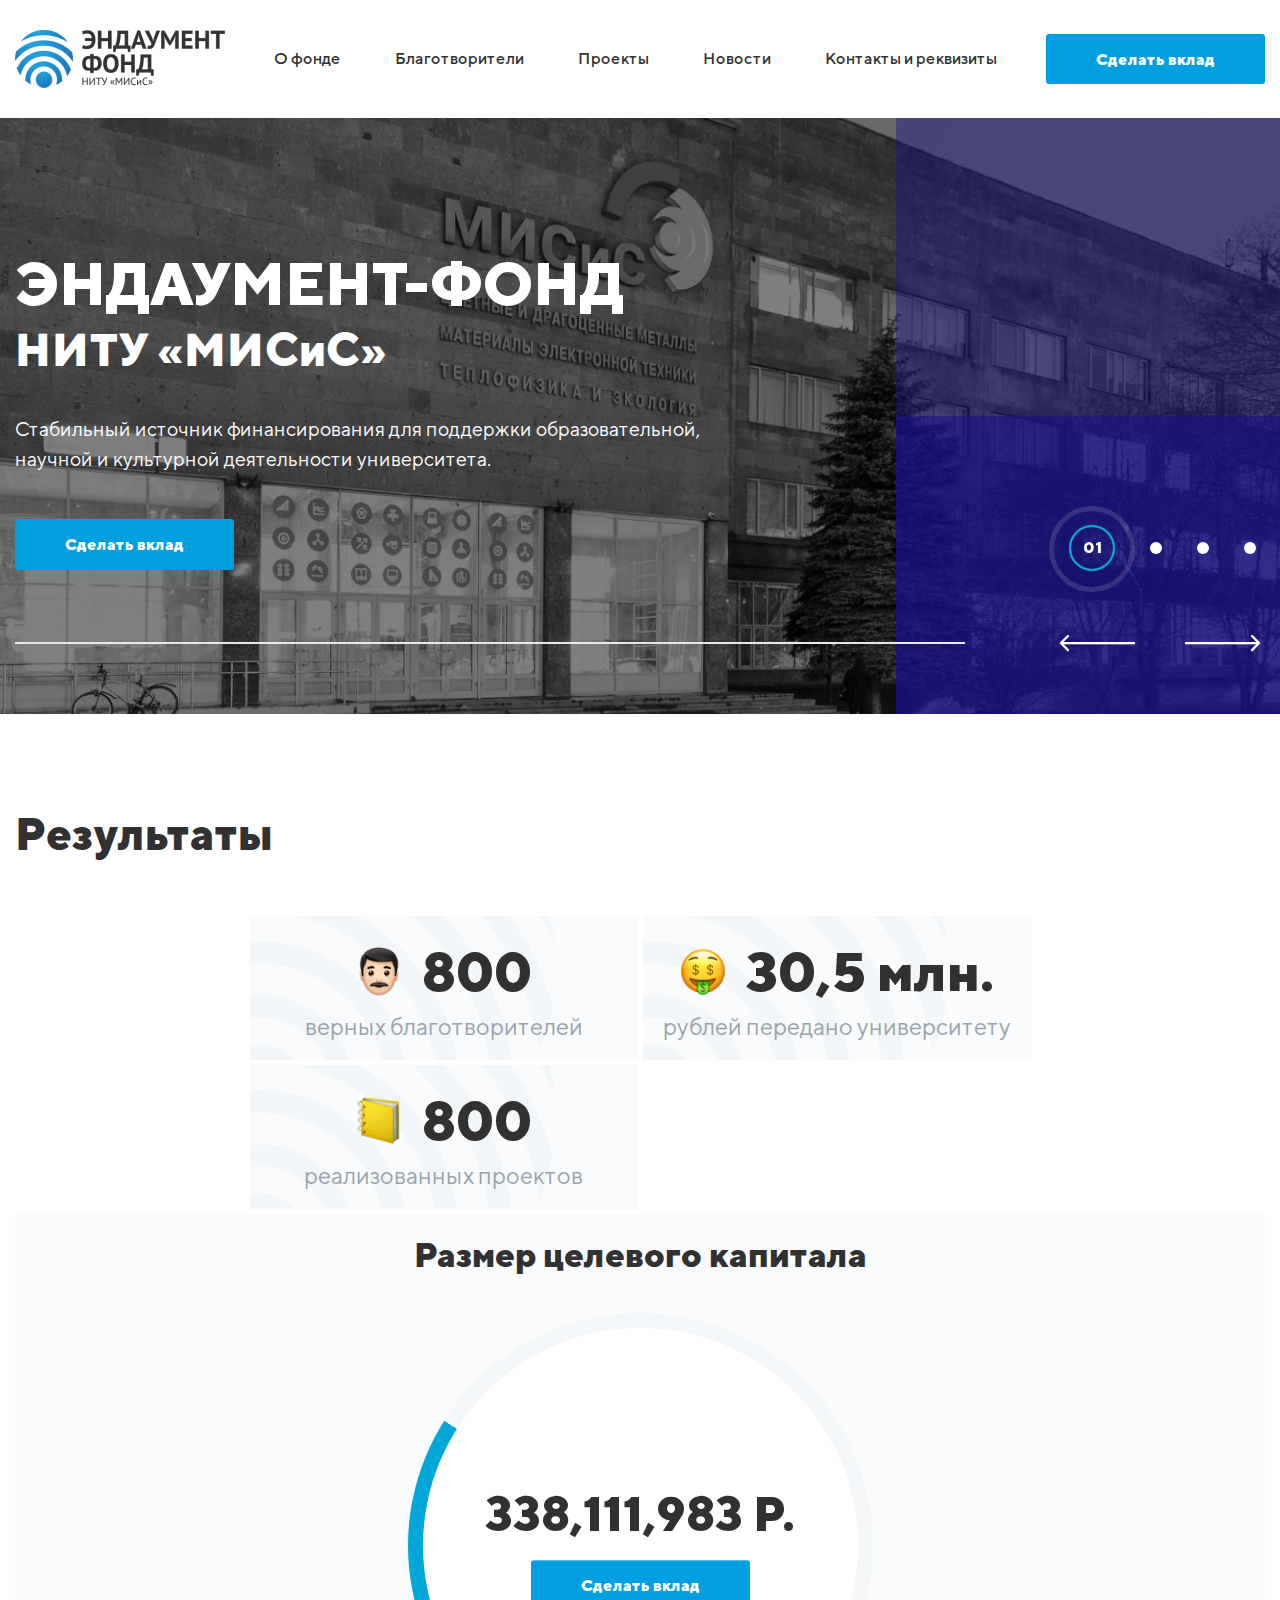
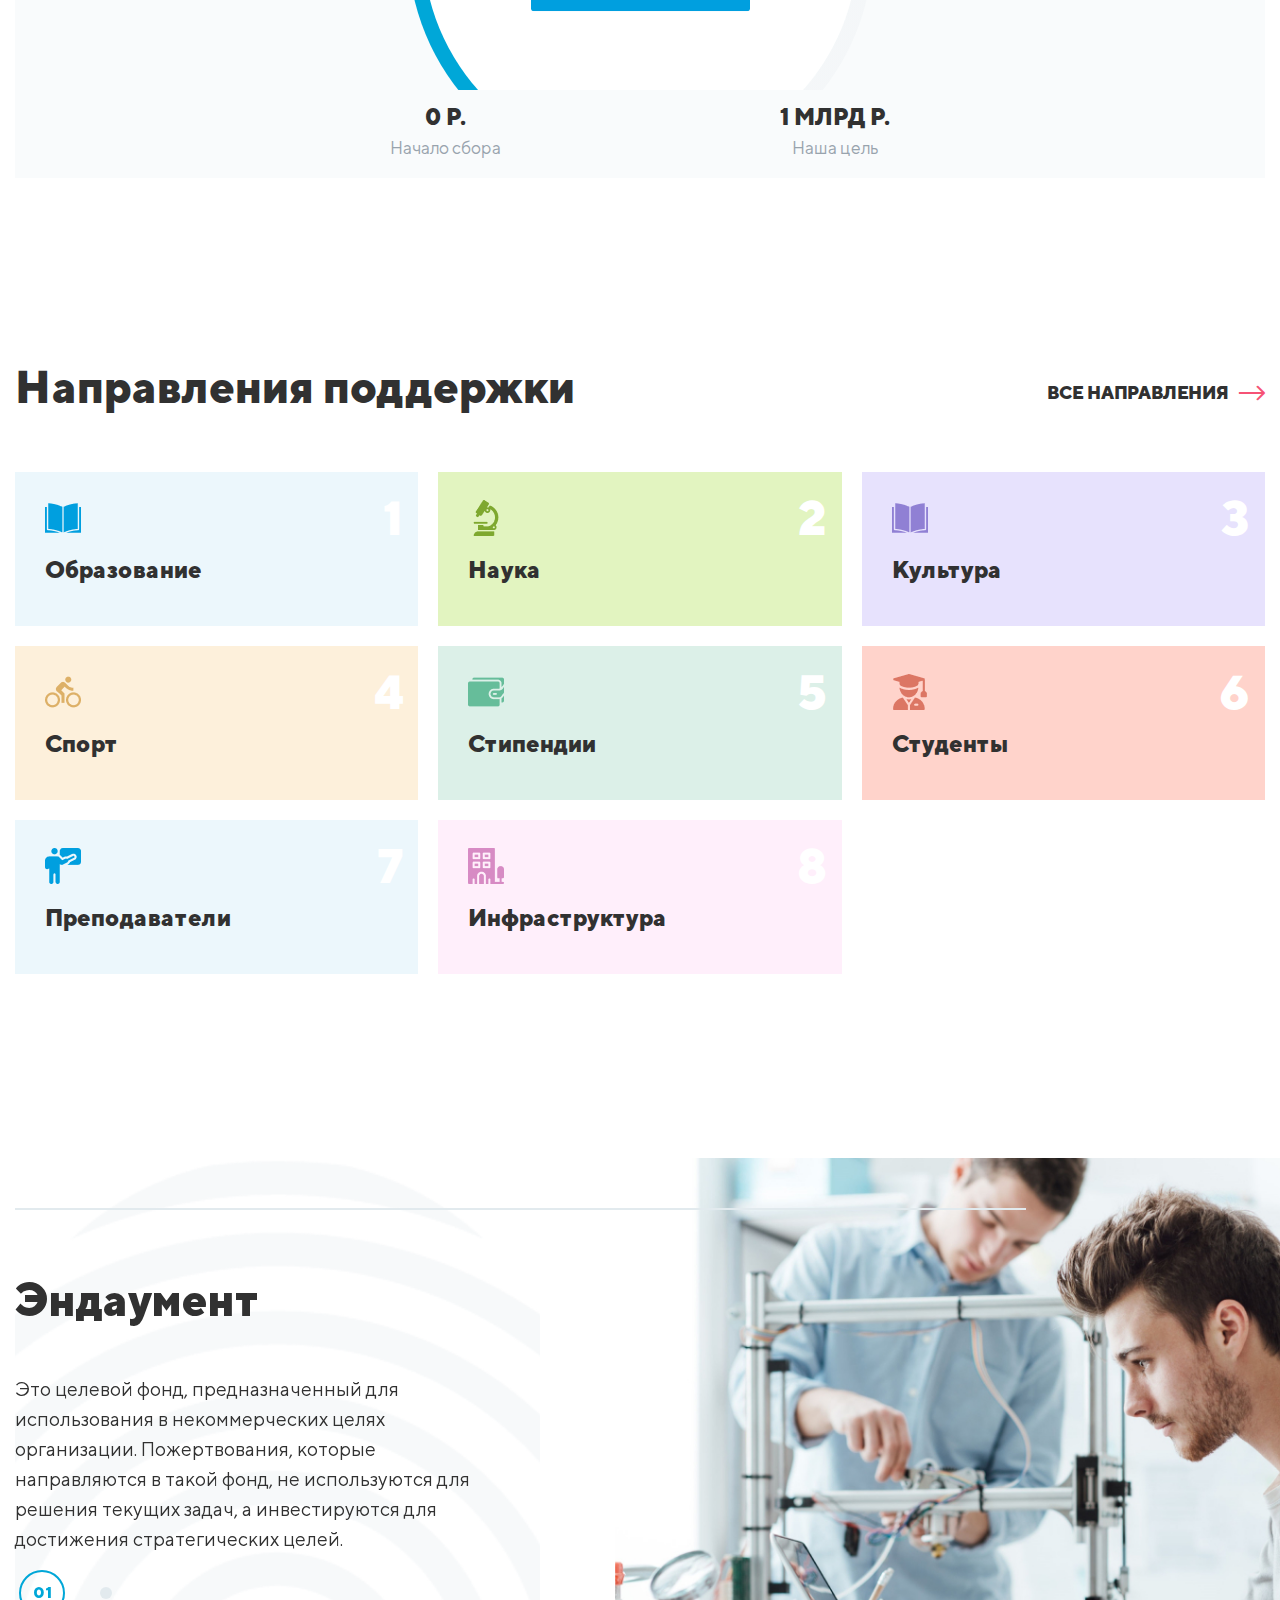
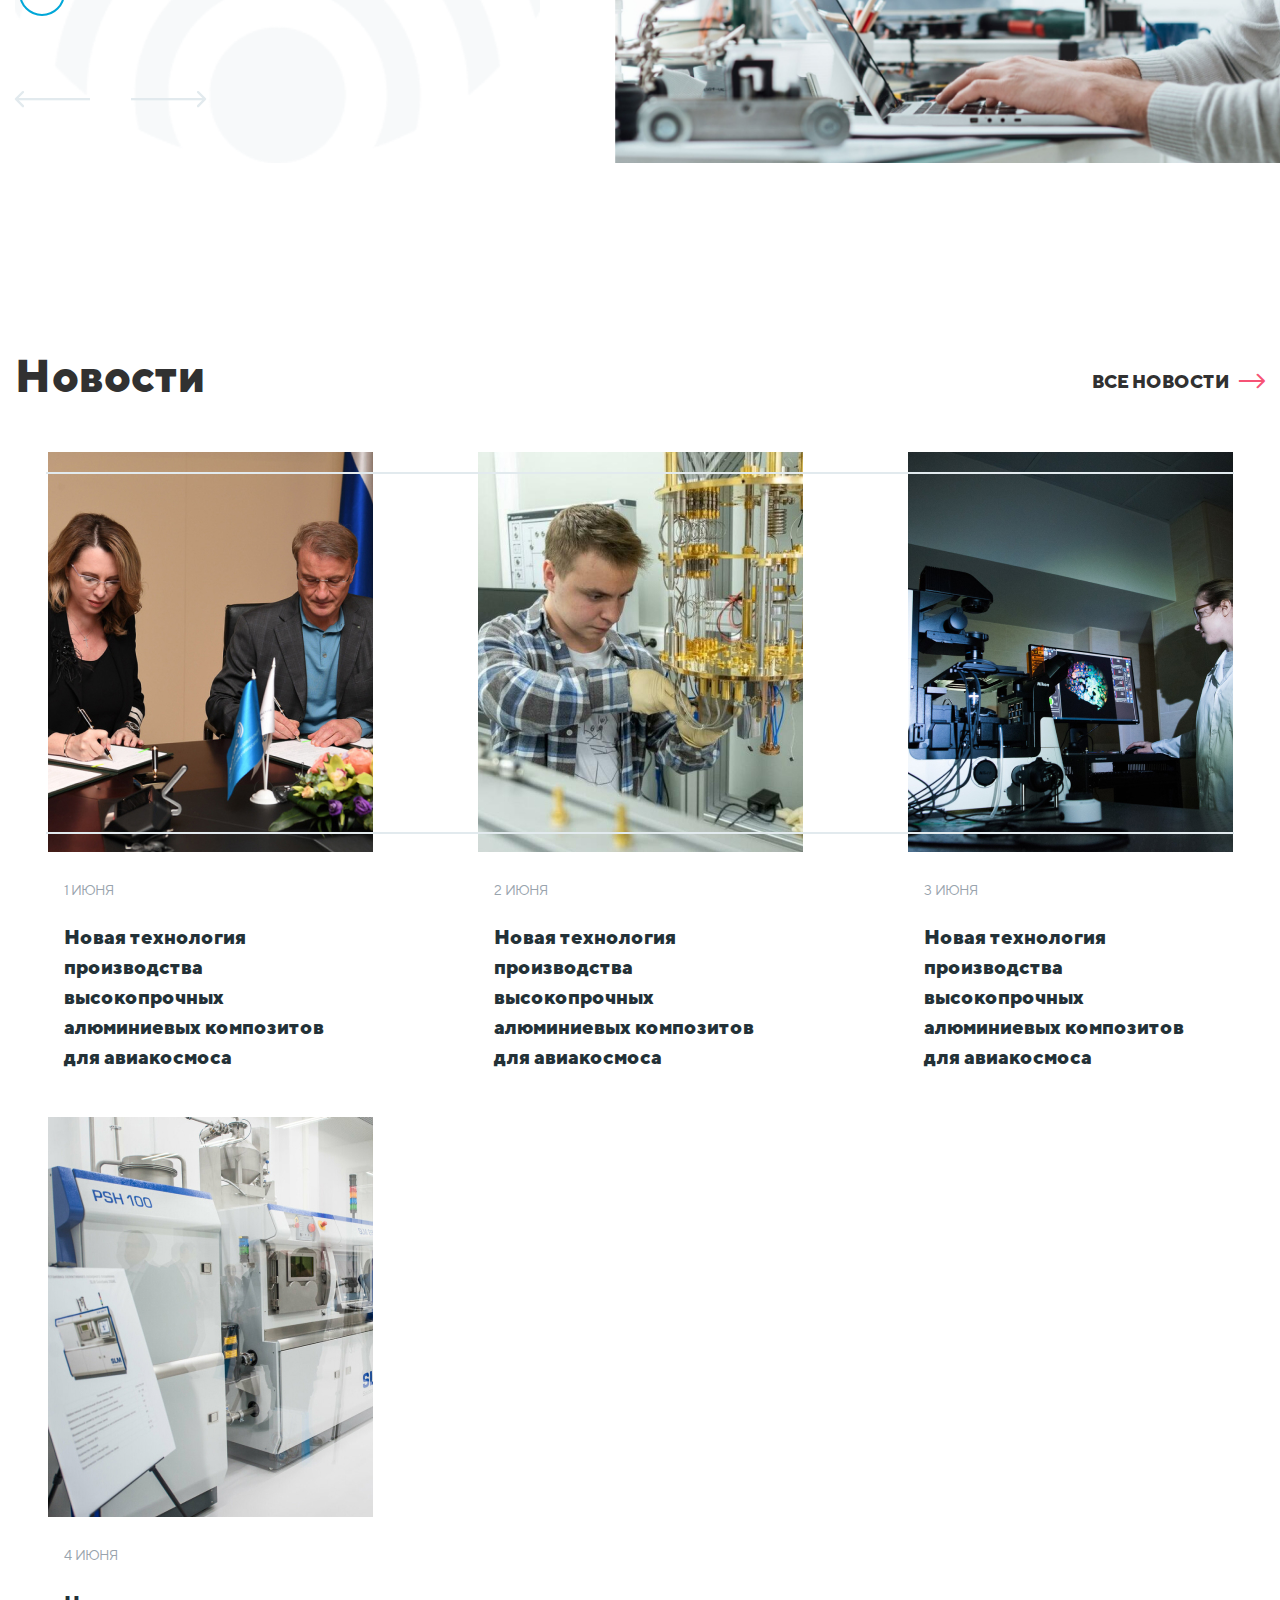
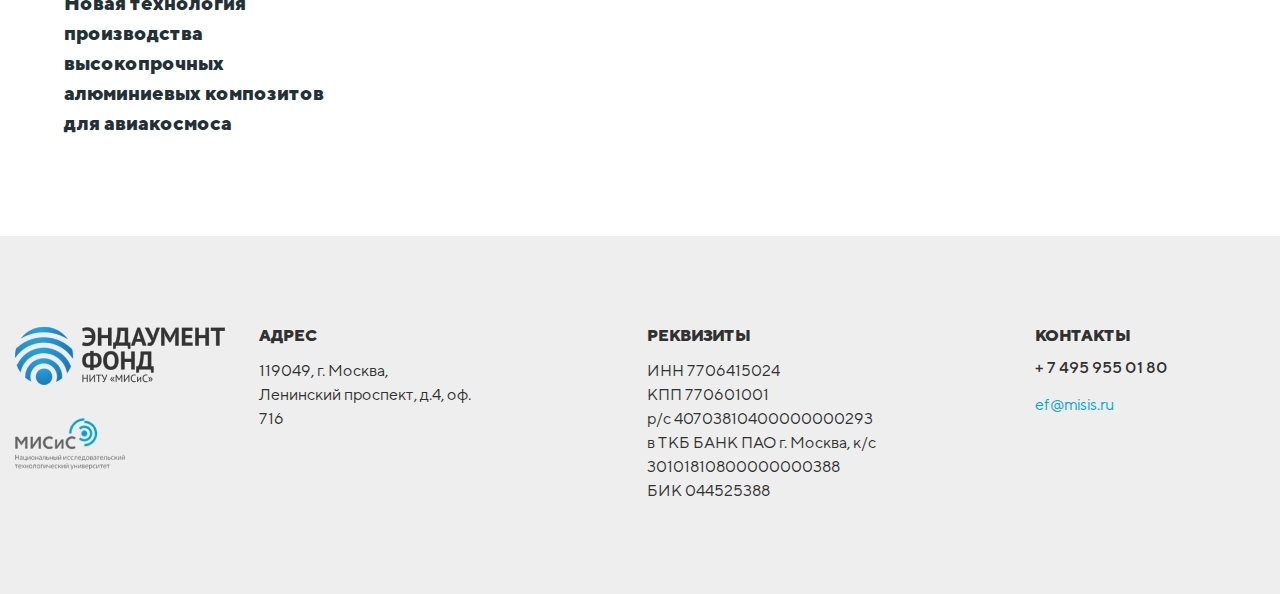
==== index.html @ 1c9c0833 "Первая версия" ====
<!DOCTYPE html>
<html lang="en">
<head>
   <meta charset="UTF-8">
   <meta name="viewport" content="width=device-width, initial-scale=1.0">
   <link rel="stylesheet" href="scss/swiper(vanilla).css">
   <link rel="stylesheet" href="scss/base.css">
   <title>Главная</title>
</head>
<body>
   <div class="wrapper">
      <header class="header">
         <div class="header__container">
            <a href="index.html" class="header__logo">
               <img src="img/common/logo.png" alt="logo">
            </a>
            <div class="header__menu menu">
               <nav class="menu__body">
                  <ul class="menu__list">
                     <li class="menu__item"><a href="html/about Us.html" class="menu__link">О фонде</a></li>
                     <li class="menu__item"><a href="html/philanthropists.html" class="menu__link">Благотворители</a></li>
                     <li class="menu__item"><a href="html/projects.html" class="menu__link">Проекты</a></li>
                     <li class="menu__item"><a href="html/news.html" class="menu__link">Новости</a></li>
                     <li class="menu__item"><a href="html/contacts.html" class="menu__link">Контакты и реквизиты</a></li>
                  </ul>
               </nav>
            </div>
            <a class="header__button button button-blue" href="html/donate.html">Сделать вклад</a>
            <button type="button" class="menu__icon icon-menu"><span></span></button>
         </div>
      </header>
      <main class="page">
         <section class="hero__slider swiper">
            <div class="hero__wrapper swiper-wrapper">
               <div class="hero__slide swiper-slide">
                  <section class="hero-content">
                     <div class="hero-content__container">
                        <div class="hero-content__body">
                           <h1 class="hero-content__title hero-title">
                              ЭНДАУМЕНТ-ФОНД
                              <span>НИТУ «МИСиС»</span>
                           </h1>
                           <div class="hero-content__text main-text">
                              <p>
                                 Стабильный источник финансирования для поддержки
                                 образовательной, научной и культурной деятельности университета.
                              </p>
                           </div>
                           <a href="html/donate.html" class="hero-content__button button-blue button">Сделать вклад</a>
                        </div>
                     </div>
                  </section>
               </div>
               <div class="hero__slide swiper-slide">
                  <section class="hero-content">
                     <div class="hero-content__container">
                        <div class="hero-content__body">
                           <h1 class="hero-content__title hero-title">
                              ЭНДАУМЕНТ-ФОНД
                              <span>НИТУ «МИСиС»2</span>
                           </h1>
                           <div class="hero-content__text main-text">
                              <p>
                                 Стабильный источник финансирования для поддержки
                                 образовательной, научной и культурной деятельности университета.
                              </p>
                           </div>
                           <a href="html/donate.html" class="hero-content__button button-blue button">Сделать вклад</a>
                        </div>
                     </div>
                  </section>
               </div>
               <div class="hero__slide swiper-slide">
                  <section class="hero-content">
                     <div class="hero-content__container">
                        <div class="hero-content__body">
                           <h1 class="hero-content__title hero-title">
                              ЭНДАУМЕНТ-ФОНД
                              <span>НИТУ «МИСиС»3</span>
                           </h1>
                           <div class="hero-content__text main-text">
                              <p>
                                 Стабильный источник финансирования для поддержки
                                 образовательной, научной и культурной деятельности университета.
                              </p>
                           </div>
                           <a href="html/donate.html" class="hero-content__button button-blue button">Сделать вклад</a>
                        </div>
                     </div>
                  </section>
               </div>
               <div class="hero__slide swiper-slide">
                  <section class="hero-content">
                     <div class="hero-content__container">
                        <div class="hero-content__body">
                           <h1 class="hero-content__title hero-title">
                              ЭНДАУМЕНТ-ФОНД
                              <span>НИТУ «МИСиС»4</span>
                           </h1>
                           <div class="hero-content__text main-text">
                              <p>
                                 Стабильный источник финансирования для поддержки
                                 образовательной, научной и культурной деятельности университета.
                              </p>
                           </div>
                           <a href="html/donate.html" class="hero-content__button button-blue button">Сделать вклад</a>
                        </div>
                     </div>
                  </section>
               </div>
            </div>
            <div class="hero-swiper-control">
               <div class="hero-swiper-control__container">
                  <div class="hero-swiper-control__body">
                     <div class="hero-swiper-control__content">
                        <div class="hero-swiper-control__pagination"></div>
                        <div class="hero-swiper-control__navigation">
                           <button type="button" class="hero-swiper-prev _icon-Arrow-m"></button>
                           <button type="button" class="hero-swiper-next _icon-Arrow-m"></button>
                        </div>
                     </div>
                     <div class="hero-swiper-control__decor"></div>
                  </div>
               </div>
            </div>
         </section>
         <section class="results">
            <div class="results__container">
               <h2 class="results__title main-title">Результаты</h2>
               <div class="results__content">
                  <div class="results__items">
                     <div class="results-item">
                        <div class="results-item__top">
                           <div class="results-item__icon">
                              <img src="img/results/results_icon-1.png" alt="icon">
                           </div>
                           <h3 class="results-item__title">800</h3>
                        </div>
                        <div class="results-item__text">
                           <p>
                              верных благотворителей
                           </p>
                        </div>
                     </div>
                     <div class="results-item">
                        <div class="results-item__top">
                           <div class="results-item__icon">
                              <img src="img/results/results_icon-2.png" alt="icon">
                           </div>
                           <h3 class="results-item__title">30,5 млн. 
                           </h3>
                        </div>
                        <div class="results-item__text">
                           <p>
                              рублей передано университету
                           </p>
                        </div>
                     </div>
                     <div class="results-item">
                        <div class="results-item__top">
                           <div class="results-item__icon">
                              <img src="img/results/results_icon-3.png" alt="icon">
                           </div>
                           <h3 class="results-item__title">800</h3>
                        </div>
                        <div class="results-item__text">
                           <p>
                              реализованных проектов
                           </p>
                        </div>
                     </div>
                  </div>
                  <div class="results-capital">
                     <h3 class="results-capital__title">Размер целевого капитала</h3>
                     <div class="results-capital__body">
                        <div class="container-diagram">
                           <div class="container-diagram__inner">
                              <div class="container-diagram__circle">
                                 <div class="diagram-progress">
                                    <span class="diagram-progress__value">0 Р.</span>
                                    <a class="diagram-progress__button button button-blue" href="html/donate.html">Сделать вклад</a>
                                 </div>
                              </div>
                           </div>
                        </div>
                        <div class="capital-footer">
                           <div class="capital-footer__item">
                              <span class="capital-footer__value">0 Р.</span>
                              <span class="capital-footer__description">Начало сбора</span>
                           </div>
                           <div class="capital-footer__item">
                              <span class="capital-footer__value">1 МЛРД Р.</span>
                              <span class="capital-footer__description">Наша цель</span>
                           </div>
                        </div>
                     </div>
                  </div>
               </div>
            </div>
         </section>
         <section class="direction">
            <div class="direction__container">
               <div class="direction__title-block">
                  <h2 class="direction__title main-title">Направления поддержки</h2>
                  <a href="html/projects.html" class="news__showmore showmore-button _icon-Arrow-s"><span>Все направления</span></a>
               </div>
               <div class="direction__items">
                  <div class="direction-item">
                     <div class="direction-item__top">
                        <div class="direction-item__icon">
                           <img src="img/direction/direction-icon__1.png" alt="icon">
                        </div>
                        <div class="direction-item__number">
                           1
                        </div>
                     </div>
                     <div class="direction-item__description">
                        <p>
                           Образование
                        </p>
                     </div>
                  </div>
                  <div class="direction-item">
                     <div class="direction-item__top">
                        <div class="direction-item__icon">
                           <img src="img/direction/direction-icon__2.png" alt="icon">
                        </div>
                        <div class="direction-item__number">
                           2
                        </div>
                     </div>
                     <div class="direction-item__description">
                        <p>
                           Наука
                        </p>
                     </div>
                  </div>
                  <div class="direction-item">
                     <div class="direction-item__top">
                        <div class="direction-item__icon">
                           <img src="img/direction/direction-icon__3.png" alt="icon">
                        </div>
                        <div class="direction-item__number">
                           3
                        </div>
                     </div>
                     <div class="direction-item__description">
                        <p>
                           Культура
                        </p>
                     </div>
                  </div>
                  <div class="direction-item">
                     <div class="direction-item__top">
                        <div class="direction-item__icon">
                           <img src="img/direction/direction-icon__4.png" alt="icon">
                        </div>
                        <div class="direction-item__number">
                           4
                        </div>
                     </div>
                     <div class="direction-item__description">
                        <p>
                           Спорт
                        </p>
                     </div>
                  </div>
                  <div class="direction-item">
                     <div class="direction-item__top">
                        <div class="direction-item__icon">
                           <img src="img/direction/direction-icon__5.png" alt="icon">
                        </div>
                        <div class="direction-item__number">
                           5
                        </div>
                     </div>
                     <div class="direction-item__description">
                        <p>
                           Стипендии
                        </p>
                     </div>
                  </div>
                  <div class="direction-item">
                     <div class="direction-item__top">
                        <div class="direction-item__icon">
                           <img src="img/direction/direction-icon__6.png" alt="icon">
                        </div>
                        <div class="direction-item__number">
                           6
                        </div>
                     </div>
                     <div class="direction-item__description">
                        <p>
                           Студенты
                        </p>
                     </div>
                  </div>
                  <div class="direction-item">
                     <div class="direction-item__top">
                        <div class="direction-item__icon">
                           <img src="img/direction/direction-icon__7.png" alt="icon">
                        </div>
                        <div class="direction-item__number">
                           7
                        </div>
                     </div>
                     <div class="direction-item__description">
                        <p>
                           Преподаватели
                        </p>
                     </div>
                  </div>
                  <div class="direction-item">
                     <div class="direction-item__top">
                        <div class="direction-item__icon">
                           <img src="img/direction/direction-icon__8.png" alt="icon">
                        </div>
                        <div class="direction-item__number">
                           8
                        </div>
                     </div>
                     <div class="direction-item__description">
                        <p>
                           Инфраструктура
                        </p>
                     </div>
                  </div>
               </div>
            </div>
         </section>
         <section class="fund">
            <div class="fund__slider swiper-fund">
               <div class="fund__wrapper swiper-wrapper">
                  <div class="fund__slide swiper-slide">
                     <div class="fund-content">
                        <div class="fund-content__container">
                           <div class="fund-content__body">
                              <h2 class="fund-content__title main-title">Эндаумент</h2>
                              <div class="fund-content__text main-text">
                                 <p>
                                    Это целевой фонд, предназначенный для использования
                                    в некоммерческих целях организации. Пожертвования,
                                    которые направляются в такой фонд, не используются
                                    для решения текущих задач, а инвестируются для достижения стратегических целей.
                                 </p>
                              </div>
                           </div>
                        </div>
                     </div>
                     <div class="fund__img">
                        <img src="img/fund/fund_1.jpg" alt="img">
                     </div>
                  </div>
                  <div class="fund__slide swiper-slide">
                     <div class="fund-content">
                        <div class="fund-content__container">
                           <div class="fund-content__body">
                              <h2 class="fund-content__title main-title">Эндаумент</h2>
                              <div class="fund-content__text main-text">
                                 <p>
                                    Это целевой фонд, предназначенный для использования
                                    в некоммерческих целях организации. Пожертвования,
                                    которые направляются в такой фонд, не используются
                                    для решения текущих задач, а инвестируются для достижения стратегических целей.
                                 </p>
                              </div>
                           </div>
                        </div>
                     </div>
                     <div class="fund__img">
                        <img src="img/fund/fund_1.jpg" alt="img">
                     </div>
                  </div>
               </div>
               <div class="fund-swiper-control">
                  <div class="fund-swiper-control__container">
                     <div class="fund-swiper-control__body">
                        <div class="fund-swiper-control__content">
                           <div class="fund-swiper-control__pagination"></div>
                           <div class="fund-swiper-control__navigation">
                              <button type="button" class="fund-swiper-prev _icon-Arrow-m"></button>
                              <button type="button" class="fund-swiper-next _icon-Arrow-m"></button>
                           </div>
                        </div>
                        <div class="fund-swiper-control__decor"></div>
                     </div>
                  </div>
               </div>
            </div>
         </section>
         <section class="news">
            <div class="news__container">
               <div class="news__title-block">
                  <h2 class="news__title main-title">Новости</h2>
                  <a href="html/news.html" class="news__showmore showmore-button _icon-Arrow-s"><span>Все новости</span></a>
               </div>
               <div class="news__items">
                  <div class="news-item">
                     <div class="news-item__img">
                        <img src="img/news/news-item__1.jpg" alt="img">
                     </div>
                     <div class="news-item__body">
                        <div class="news-item__date">
                           <span class="news-item__number">1</span>
                           <p class="news-item__month">июня</p>
                        </div>
                        <div class="news-item__text">
                           <p>
                              Новая технология производства высокопрочных алюминиевых композитов для авиакосмоса
                           </p>
                        </div>
                     </div>
                  </div>
                  <div class="news-item">
                     <div class="news-item__img">
                        <img src="img/news/news-item__2.jpg" alt="img">
                     </div>
                     <div class="news-item__body">
                        <div class="news-item__date">
                           <span class="news-item__number">2</span>
                           <p class="news-item__month">июня</p>
                        </div>
                        <div class="news-item__text">
                           <p>
                              Новая технология производства высокопрочных алюминиевых композитов для авиакосмоса
                           </p>
                        </div>
                     </div>
                  </div>
                  <div class="news-item">
                     <div class="news-item__img">
                        <img src="img/news/news-item__3.jpg" alt="img">
                     </div>
                     <div class="news-item__body">
                        <div class="news-item__date">
                           <span class="news-item__number">3</span>
                           <p class="news-item__month">июня</p>
                        </div>
                        <div class="news-item__text">
                           <p>
                              Новая технология производства высокопрочных алюминиевых композитов для авиакосмоса
                           </p>
                        </div>
                     </div>
                  </div>
                  <div class="news-item">
                     <div class="news-item__img">
                        <img src="img/news/news-item__4.jpg" alt="img">
                     </div>
                     <div class="news-item__body">
                        <div class="news-item__date">
                           <span class="news-item__number">4</span>
                           <p class="news-item__month">июня</p>
                        </div>
                        <div class="news-item__text">
                           <p>
                              Новая технология производства высокопрочных алюминиевых композитов для авиакосмоса
                           </p>
                        </div>
                     </div>
                  </div>
               </div>
            </div>
         </section> 
      </main>
      <footer class="footer">
         <div class="footer__container">
            <div class="footer__content">
               <div class="footer__logos">
                  <a href="#" class="footer__logo">
                     <img src="img/common/logo.png" alt="logo">
                  </a>
                  <div class="footer__logo">
                     <img src="img/common/logo_small.png" alt="logo">
                  </div>
               </div>
               <div class="footer__items">
                  <div class="footer-item">
                     <div class="footer-item__head">Адрес</div>
                     <div class="footer-item__content">
                        <div class="footer-item__text">
                           <p>119049, г. Москва,</p>
                           <p>Ленинский проспект, д.4, оф. 716</p>
                        </div>
                     </div>
                  </div>
                  <div class="footer-item">
                     <div class="footer-item__head">Реквизиты</div>
                     <div class="footer-item__content">
                        <div class="footer-item__text">
                           <p>ИНН 7706415024</p>
                           <p>КПП 770601001</p>
                           <p>
                              р/с 40703810400000000293
                              в ТКБ БАНК ПАО г. Москва,
                              к/с 30101810800000000388
                              БИК 044525388
                           </p>
                        </div>
                     </div>
                  </div>
                  <div class="footer-item">
                     <div class="footer-item__head">Контакты</div>
                     <div class="footer-item__content">
                        <a href="tel:74959550180" class="footer-item__phone">+ 7 495 955 01 80</a>
                        <a href="mailto:ef@misis.ru" class="footer-item__mail">ef@misis.ru</a>
                     </div>
                  </div>
               </div>
            </div>
         </div>
      </footer>
   </div>
   <script src="js/swiper-bundle.min.js"></script>
   <script src="js/sliders.js"></script>
   <script src="js/script.js"></script>
</body>
</html>
---- scss/swiper(vanilla).css ----
/**
* Swiper 11.1.5
* Most modern mobile touch slider and framework with hardware accelerated transitions
* https://swiperjs.com
*
* Copyright 2014-2024 Vladimir Kharlampidi
*
* Released under the MIT License
*
* Released on: July 15, 2024
*/
@font-face {
   font-family: swiper-icons;
   src: url('data:application/font-woff; charset=utf-8; base64, [base64] //wADZ2x5ZgAAAywAAADMAAAD2MHtryVoZWFkAAABbAAAADAAAAA2E2+eoWhoZWEAAAGcAAAAHwAAACQC9gDzaG10eAAAAigAAAAZAAAArgJkABFsb2NhAAAC0AAAAFoAAABaFQAUGG1heHAAAAG8AAAAHwAAACAAcABAbmFtZQAAA/gAAAE5AAACXvFdBwlwb3N0AAAFNAAAAGIAAACE5s74hXjaY2BkYGAAYpf5Hu/j+W2+MnAzMYDAzaX6QjD6/4//Bxj5GA8AuRwMYGkAPywL13jaY2BkYGA88P8Agx4j+/8fQDYfA1AEBWgDAIB2BOoAeNpjYGRgYNBh4GdgYgABEMnIABJzYNADCQAACWgAsQB42mNgYfzCOIGBlYGB0YcxjYGBwR1Kf2WQZGhhYGBiYGVmgAFGBiQQkOaawtDAoMBQxXjg/wEGPcYDDA4wNUA2CCgwsAAAO4EL6gAAeNpj2M0gyAACqxgGNWBkZ2D4/wMA+xkDdgAAAHjaY2BgYGaAYBkGRgYQiAHyGMF8FgYHIM3DwMHABGQrMOgyWDLEM1T9/w8UBfEMgLzE////P/5//f/V/xv+r4eaAAeMbAxwIUYmIMHEgKYAYjUcsDAwsLKxc3BycfPw8jEQA/[base64]/uznmfPFBNODM2K7MTQ45YEAZqGP81AmGGcF3iPqOop0r1SPTaTbVkfUe4HXj97wYE+yNwWYxwWu4v1ugWHgo3S1XdZEVqWM7ET0cfnLGxWfkgR42o2PvWrDMBSFj/IHLaF0zKjRgdiVMwScNRAoWUoH78Y2icB/yIY09An6AH2Bdu/UB+yxopYshQiEvnvu0dURgDt8QeC8PDw7Fpji3fEA4z/PEJ6YOB5hKh4dj3EvXhxPqH/SKUY3rJ7srZ4FZnh1PMAtPhwP6fl2PMJMPDgeQ4rY8YT6Gzao0eAEA409DuggmTnFnOcSCiEiLMgxCiTI6Cq5DZUd3Qmp10vO0LaLTd2cjN4fOumlc7lUYbSQcZFkutRG7g6JKZKy0RmdLY680CDnEJ+UMkpFFe1RN7nxdVpXrC4aTtnaurOnYercZg2YVmLN/d/gczfEimrE/fs/bOuq29Zmn8tloORaXgZgGa78yO9/cnXm2BpaGvq25Dv9S4E9+5SIc9PqupJKhYFSSl47+Qcr1mYNAAAAeNptw0cKwkAAAMDZJA8Q7OUJvkLsPfZ6zFVERPy8qHh2YER+3i/BP83vIBLLySsoKimrqKqpa2hp6+jq6RsYGhmbmJqZSy0sraxtbO3sHRydnEMU4uR6yx7JJXveP7WrDycAAAAAAAH//wACeNpjYGRgYOABYhkgZgJCZgZNBkYGLQZtIJsFLMYAAAw3ALgAeNolizEKgDAQBCchRbC2sFER0YD6qVQiBCv/H9ezGI6Z5XBAw8CBK/m5iQQVauVbXLnOrMZv2oLdKFa8Pjuru2hJzGabmOSLzNMzvutpB3N42mNgZGBg4GKQYzBhYMxJLMlj4GBgAYow/P/PAJJhLM6sSoWKfWCAAwDAjgbRAAB42mNgYGBkAIIbCZo5IPrmUn0hGA0AO8EFTQAA');
   font-weight:400;
   font-style:normal
   }

   :root {
      --swiper-theme-color:#007aff
   }

   :host {
      position:relative;
      display:block;
      margin-left:auto;
      margin-right:auto;
      z-index:1
   }

   .swiper {
      margin-left:auto;
      margin-right:auto;
      position:relative;
      overflow:hidden;
      list-style:none;
      padding:0;
      z-index:1;
      display:block
   }

   .swiper-vertical>.swiper-wrapper {
      flex-direction:column
   }

   .swiper-wrapper {
      position:relative;
      width:100%;
      height:100%;
      z-index:1;
      display:flex;
      transition-property:transform;
      transition-timing-function:var(--swiper-wrapper-transition-timing-function, initial);
      box-sizing:content-box
   }

   .swiper-android .swiper-slide, .swiper-ios .swiper-slide, .swiper-wrapper {
      transform:translate3d(0px, 0, 0)
   }

   .swiper-horizontal {
      touch-action:pan-y
   }

   .swiper-vertical {
      touch-action:pan-x
   }

   .swiper-slide {
      flex-shrink:0;
      width:100%;
      height:100%;
      position:relative;
      transition-property:transform;
      display:block
   }

   .swiper-slide-invisible-blank {
      visibility:hidden
   }

   .swiper-autoheight, .swiper-autoheight .swiper-slide {
      height:auto
   }

   .swiper-autoheight .swiper-wrapper {
      align-items:flex-start;
      transition-property:transform, height
   }

   .swiper-backface-hidden .swiper-slide {
      transform:translateZ(0);
      -webkit-backface-visibility:hidden;
      backface-visibility:hidden
   }

   .swiper-3d.swiper-css-mode .swiper-wrapper {
      perspective:1200px
   }

   .swiper-3d .swiper-wrapper {
      transform-style:preserve-3d
   }

   .swiper-3d {
      perspective:1200px
   }

   .swiper-3d .swiper-cube-shadow, .swiper-3d .swiper-slide {
      transform-style:preserve-3d
   }

   .swiper-css-mode>.swiper-wrapper {
      overflow:auto;
      scrollbar-width:none;
      -ms-overflow-style:none
   }

   .swiper-css-mode>.swiper-wrapper::-webkit-scrollbar {
      display:none
   }

   .swiper-css-mode>.swiper-wrapper>.swiper-slide {
      scroll-snap-align:start start
   }

   .swiper-css-mode.swiper-horizontal>.swiper-wrapper {
      scroll-snap-type:x mandatory
   }

   .swiper-css-mode.swiper-vertical>.swiper-wrapper {
      scroll-snap-type:y mandatory
   }

   .swiper-css-mode.swiper-free-mode>.swiper-wrapper {
      scroll-snap-type:none
   }

   .swiper-css-mode.swiper-free-mode>.swiper-wrapper>.swiper-slide {
      scroll-snap-align:none
   }

   .swiper-css-mode.swiper-centered>.swiper-wrapper::before {
      content:'';
      flex-shrink:0;
      order:9999
   }

   .swiper-css-mode.swiper-centered>.swiper-wrapper>.swiper-slide {
      scroll-snap-align:center center;
      scroll-snap-stop:always
   }

   .swiper-css-mode.swiper-centered.swiper-horizontal>.swiper-wrapper>.swiper-slide:first-child {
      margin-inline-start:var(--swiper-centered-offset-before)
   }

   .swiper-css-mode.swiper-centered.swiper-horizontal>.swiper-wrapper::before {
      height:100%;
      min-height:1px;
      width:var(--swiper-centered-offset-after)
   }

   .swiper-css-mode.swiper-centered.swiper-vertical>.swiper-wrapper>.swiper-slide:first-child {
      margin-block-start:var(--swiper-centered-offset-before)
   }

   .swiper-css-mode.swiper-centered.swiper-vertical>.swiper-wrapper::before {
      width:100%;
      min-width:1px;
      height:var(--swiper-centered-offset-after)
   }

   .swiper-3d .swiper-slide-shadow, .swiper-3d .swiper-slide-shadow-bottom, .swiper-3d .swiper-slide-shadow-left, .swiper-3d .swiper-slide-shadow-right, .swiper-3d .swiper-slide-shadow-top {
      position:absolute;
      left:0;
      top:0;
      width:100%;
      height:100%;
      pointer-events:none;
      z-index:10
   }

   .swiper-3d .swiper-slide-shadow {
      background:rgba(0, 0, 0, .15)
   }

   .swiper-3d .swiper-slide-shadow-left {
      background-image:linear-gradient(to left, rgba(0, 0, 0, .5), rgba(0, 0, 0, 0))
   }

   .swiper-3d .swiper-slide-shadow-right {
      background-image:linear-gradient(to right, rgba(0, 0, 0, .5), rgba(0, 0, 0, 0))
   }

   .swiper-3d .swiper-slide-shadow-top {
      background-image:linear-gradient(to top, rgba(0, 0, 0, .5), rgba(0, 0, 0, 0))
   }

   .swiper-3d .swiper-slide-shadow-bottom {
      background-image:linear-gradient(to bottom, rgba(0, 0, 0, .5), rgba(0, 0, 0, 0))
   }

   .swiper-lazy-preloader {
      width:42px;
      height:42px;
      position:absolute;
      left:50%;
      top:50%;
      margin-left:-21px;
      margin-top:-21px;
      z-index:10;
      transform-origin:50%;
      box-sizing:border-box;
      border:4px solid var(--swiper-preloader-color, var(--swiper-theme-color));
      border-radius:50%;
      border-top-color:transparent
   }

   .swiper-watch-progress .swiper-slide-visible .swiper-lazy-preloader, .swiper:not(.swiper-watch-progress) .swiper-lazy-preloader {
      animation:swiper-preloader-spin 1s infinite linear
   }

   .swiper-lazy-preloader-white {
      --swiper-preloader-color:#fff
   }

   .swiper-lazy-preloader-black {
      --swiper-preloader-color:#000
   }

   @keyframes swiper-preloader-spin {
      0% {
         transform:rotate(0deg)
      }

      100% {
         transform:rotate(360deg)
      }
   }

   .swiper-virtual .swiper-slide {
      -webkit-backface-visibility:hidden;
      transform:translateZ(0)
   }

   .swiper-virtual.swiper-css-mode .swiper-wrapper::after {
      content:'';
      position:absolute;
      left:0;
      top:0;
      pointer-events:none
   }

   .swiper-virtual.swiper-css-mode.swiper-horizontal .swiper-wrapper::after {
      height:1px;
      width:var(--swiper-virtual-size)
   }

   .swiper-virtual.swiper-css-mode.swiper-vertical .swiper-wrapper::after {
      width:1px;
      height:var(--swiper-virtual-size)
   }

   :root {
      --swiper-navigation-size:44px
   }

   .swiper-button-next, .swiper-button-prev {
      position:absolute;
      top:var(--swiper-navigation-top-offset, 50%);
      width:calc(var(--swiper-navigation-size)/ 44 * 27);
      height:var(--swiper-navigation-size);
      margin-top:calc(0px - (var(--swiper-navigation-size)/ 2));
      z-index:10;
      cursor:pointer;
      display:flex;
      align-items:center;
      justify-content:center;
      color:var(--swiper-navigation-color, var(--swiper-theme-color))
   }

   .swiper-button-next.swiper-button-disabled, .swiper-button-prev.swiper-button-disabled {
      opacity:.35;
      cursor:auto;
      pointer-events:none
   }

   .swiper-button-next.swiper-button-hidden, .swiper-button-prev.swiper-button-hidden {
      opacity:0;
      cursor:auto;
      pointer-events:none
   }

   .swiper-navigation-disabled .swiper-button-next, .swiper-navigation-disabled .swiper-button-prev {
      display:none !important
   }

   .swiper-button-next svg, .swiper-button-prev svg {
      width:100%;
      height:100%;
      object-fit:contain;
      transform-origin:center
   }

   .swiper-rtl .swiper-button-next svg, .swiper-rtl .swiper-button-prev svg {
      transform:rotate(180deg)
   }

   .swiper-button-prev, .swiper-rtl .swiper-button-next {
      left:var(--swiper-navigation-sides-offset, 10px);
      right:auto
   }

   .swiper-button-next, .swiper-rtl .swiper-button-prev {
      right:var(--swiper-navigation-sides-offset, 10px);
      left:auto
   }

   .swiper-button-lock {
      display:none
   }

   .swiper-button-next:after, .swiper-button-prev:after {
      font-family:swiper-icons;
      font-size:var(--swiper-navigation-size);
      text-transform:none !important;
      letter-spacing:0;
      font-variant:initial;
      line-height:1
   }

   .swiper-button-prev:after, .swiper-rtl .swiper-button-next:after {
      content:'prev'
   }

   .swiper-button-next, .swiper-rtl .swiper-button-prev {
      right:var(--swiper-navigation-sides-offset, 10px);
      left:auto
   }

   .swiper-button-next:after, .swiper-rtl .swiper-button-prev:after {
      content:'next'
   }

   .swiper-pagination {
      position:absolute;
      text-align:center;
      transition:.3s opacity;
      transform:translate3d(0, 0, 0);
      z-index:10
   }

   .swiper-pagination.swiper-pagination-hidden {
      opacity:0
   }

   .swiper-pagination-disabled>.swiper-pagination, .swiper-pagination.swiper-pagination-disabled {
      display:none !important
   }

   .swiper-horizontal>.swiper-pagination-bullets, .swiper-pagination-bullets.swiper-pagination-horizontal, .swiper-pagination-custom, .swiper-pagination-fraction {
      bottom:var(--swiper-pagination-bottom, 8px);
      top:var(--swiper-pagination-top, auto);
      left:0;
      width:100%
   }

   .swiper-pagination-bullets-dynamic {
      overflow:hidden;
      font-size:0
   }

   .swiper-pagination-bullets-dynamic .swiper-pagination-bullet {
      transform:scale(.33);
      position:relative
   }

   .swiper-pagination-bullets-dynamic .swiper-pagination-bullet-active {
      transform:scale(1)
   }

   .swiper-pagination-bullets-dynamic .swiper-pagination-bullet-active-main {
      transform:scale(1)
   }

   .swiper-pagination-bullets-dynamic .swiper-pagination-bullet-active-prev {
      transform:scale(.66)
   }

   .swiper-pagination-bullets-dynamic .swiper-pagination-bullet-active-prev-prev {
      transform:scale(.33)
   }

   .swiper-pagination-bullets-dynamic .swiper-pagination-bullet-active-next {
      transform:scale(.66)
   }

   .swiper-pagination-bullets-dynamic .swiper-pagination-bullet-active-next-next {
      transform:scale(.33)
   }

   .swiper-pagination-bullet {
      width:var(--swiper-pagination-bullet-width, var(--swiper-pagination-bullet-size, 8px));
      height:var(--swiper-pagination-bullet-height, var(--swiper-pagination-bullet-size, 8px));
      display:inline-block;
      border-radius:var(--swiper-pagination-bullet-border-radius, 50%);
      background:var(--swiper-pagination-bullet-inactive-color, #000);
      opacity:var(--swiper-pagination-bullet-inactive-opacity, .2)
   }

   button.swiper-pagination-bullet {
      border:none;
      margin:0;
      padding:0;
      box-shadow:none;
      -webkit-appearance:none;
      appearance:none
   }

   .swiper-pagination-clickable .swiper-pagination-bullet {
      cursor:pointer
   }

   .swiper-pagination-bullet:only-child {
      display:none !important
   }

   .swiper-pagination-bullet-active {
      opacity:var(--swiper-pagination-bullet-opacity, 1);
      background:var(--swiper-pagination-color, var(--swiper-theme-color))
   }

   .swiper-pagination-vertical.swiper-pagination-bullets, .swiper-vertical>.swiper-pagination-bullets {
      right:var(--swiper-pagination-right, 8px);
      left:var(--swiper-pagination-left, auto);
      top:50%;
      transform:translate3d(0px, -50%, 0)
   }

   .swiper-pagination-vertical.swiper-pagination-bullets .swiper-pagination-bullet, .swiper-vertical>.swiper-pagination-bullets .swiper-pagination-bullet {
      margin:var(--swiper-pagination-bullet-vertical-gap, 6px) 0;
      display:block
   }

   .swiper-pagination-vertical.swiper-pagination-bullets.swiper-pagination-bullets-dynamic, .swiper-vertical>.swiper-pagination-bullets.swiper-pagination-bullets-dynamic {
      top:50%;
      transform:translateY(-50%);
      width:8px
   }

   .swiper-pagination-vertical.swiper-pagination-bullets.swiper-pagination-bullets-dynamic .swiper-pagination-bullet, .swiper-vertical>.swiper-pagination-bullets.swiper-pagination-bullets-dynamic .swiper-pagination-bullet {
      display:inline-block;
      transition:.2s transform, .2s top
   }

   .swiper-horizontal>.swiper-pagination-bullets .swiper-pagination-bullet, .swiper-pagination-horizontal.swiper-pagination-bullets .swiper-pagination-bullet {
      margin:0 var(--swiper-pagination-bullet-horizontal-gap, 4px)
   }

   .swiper-horizontal>.swiper-pagination-bullets.swiper-pagination-bullets-dynamic, .swiper-pagination-horizontal.swiper-pagination-bullets.swiper-pagination-bullets-dynamic {
      left:50%;
      transform:translateX(-50%);
      white-space:nowrap
   }

   .swiper-horizontal>.swiper-pagination-bullets.swiper-pagination-bullets-dynamic .swiper-pagination-bullet, .swiper-pagination-horizontal.swiper-pagination-bullets.swiper-pagination-bullets-dynamic .swiper-pagination-bullet {
      transition:.2s transform, .2s left
   }

   .swiper-horizontal.swiper-rtl>.swiper-pagination-bullets-dynamic .swiper-pagination-bullet {
      transition:.2s transform, .2s right
   }

   .swiper-pagination-fraction {
      color:var(--swiper-pagination-fraction-color, inherit)
   }

   .swiper-pagination-progressbar {
      background:var(--swiper-pagination-progressbar-bg-color, rgba(0, 0, 0, .25));
      position:absolute
   }

   .swiper-pagination-progressbar .swiper-pagination-progressbar-fill {
      background:var(--swiper-pagination-color, var(--swiper-theme-color));
      position:absolute;
      left:0;
      top:0;
      width:100%;
      height:100%;
      transform:scale(0);
      transform-origin:left top
   }

   .swiper-rtl .swiper-pagination-progressbar .swiper-pagination-progressbar-fill {
      transform-origin:right top
   }

   .swiper-horizontal>.swiper-pagination-progressbar, .swiper-pagination-progressbar.swiper-pagination-horizontal, .swiper-pagination-progressbar.swiper-pagination-vertical.swiper-pagination-progressbar-opposite, .swiper-vertical>.swiper-pagination-progressbar.swiper-pagination-progressbar-opposite {
      width:100%;
      height:var(--swiper-pagination-progressbar-size, 4px);
      left:0;
      top:0
   }

   .swiper-horizontal>.swiper-pagination-progressbar.swiper-pagination-progressbar-opposite, .swiper-pagination-progressbar.swiper-pagination-horizontal.swiper-pagination-progressbar-opposite, .swiper-pagination-progressbar.swiper-pagination-vertical, .swiper-vertical>.swiper-pagination-progressbar {
      width:var(--swiper-pagination-progressbar-size, 4px);
      height:100%;
      left:0;
      top:0
   }

   .swiper-pagination-lock {
      display:none
   }

   .swiper-scrollbar {
      border-radius:var(--swiper-scrollbar-border-radius, 10px);
      position:relative;
      touch-action:none;
      background:var(--swiper-scrollbar-bg-color, rgba(0, 0, 0, .1))
   }

   .swiper-scrollbar-disabled>.swiper-scrollbar, .swiper-scrollbar.swiper-scrollbar-disabled {
      display:none !important
   }

   .swiper-horizontal>.swiper-scrollbar, .swiper-scrollbar.swiper-scrollbar-horizontal {
      position:absolute;
      left:var(--swiper-scrollbar-sides-offset, 1%);
      bottom:var(--swiper-scrollbar-bottom, 4px);
      top:var(--swiper-scrollbar-top, auto);
      z-index:50;
      height:var(--swiper-scrollbar-size, 4px);
      width:calc(100% - 2 * var(--swiper-scrollbar-sides-offset, 1%))
   }

   .swiper-scrollbar.swiper-scrollbar-vertical, .swiper-vertical>.swiper-scrollbar {
      position:absolute;
      left:var(--swiper-scrollbar-left, auto);
      right:var(--swiper-scrollbar-right, 4px);
      top:var(--swiper-scrollbar-sides-offset, 1%);
      z-index:50;
      width:var(--swiper-scrollbar-size, 4px);
      height:calc(100% - 2 * var(--swiper-scrollbar-sides-offset, 1%))
   }

   .swiper-scrollbar-drag {
      height:100%;
      width:100%;
      position:relative;
      background:var(--swiper-scrollbar-drag-bg-color, rgba(0, 0, 0, .5));
      border-radius:var(--swiper-scrollbar-border-radius, 10px);
      left:0;
      top:0
   }

   .swiper-scrollbar-cursor-drag {
      cursor:move
   }

   .swiper-scrollbar-lock {
      display:none
   }

   .swiper-zoom-container {
      width:100%;
      height:100%;
      display:flex;
      justify-content:center;
      align-items:center;
      text-align:center
   }

   .swiper-zoom-container>canvas, .swiper-zoom-container>img, .swiper-zoom-container>svg {
      max-width:100%;
      max-height:100%;
      object-fit:contain
   }

   .swiper-slide-zoomed {
      cursor:move;
      touch-action:none
   }

   .swiper .swiper-notification {
      position:absolute;
      left:0;
      top:0;
      pointer-events:none;
      opacity:0;
      z-index:-1000
   }

   .swiper-free-mode>.swiper-wrapper {
      transition-timing-function:ease-out;
      margin:0 auto
   }

   .swiper-grid>.swiper-wrapper {
      flex-wrap:wrap
   }

   .swiper-grid-column>.swiper-wrapper {
      flex-wrap:wrap;
      flex-direction:column
   }

   .swiper-fade.swiper-free-mode .swiper-slide {
      transition-timing-function:ease-out
   }

   .swiper-fade .swiper-slide {
      pointer-events:none;
      transition-property:opacity
   }

   .swiper-fade .swiper-slide .swiper-slide {
      pointer-events:none
   }

   .swiper-fade .swiper-slide-active {
      pointer-events:auto
   }

   .swiper-fade .swiper-slide-active .swiper-slide-active {
      pointer-events:auto
   }

   .swiper-cube {
      overflow:visible
   }

   .swiper-cube .swiper-slide {
      pointer-events:none;
      -webkit-backface-visibility:hidden;
      backface-visibility:hidden;
      z-index:1;
      visibility:hidden;
      transform-origin:0 0;
      width:100%;
      height:100%
   }

   .swiper-cube .swiper-slide .swiper-slide {
      pointer-events:none
   }

   .swiper-cube.swiper-rtl .swiper-slide {
      transform-origin:100% 0
   }

   .swiper-cube .swiper-slide-active, .swiper-cube .swiper-slide-active .swiper-slide-active {
      pointer-events:auto
   }

   .swiper-cube .swiper-slide-active, .swiper-cube .swiper-slide-next, .swiper-cube .swiper-slide-prev {
      pointer-events:auto;
      visibility:visible
   }

   .swiper-cube .swiper-cube-shadow {
      position:absolute;
      left:0;
      bottom:0px;
      width:100%;
      height:100%;
      opacity:.6;
      z-index:0
   }

   .swiper-cube .swiper-cube-shadow:before {
      content:'';
      background:#000;
      position:absolute;
      left:0;
      top:0;
      bottom:0;
      right:0;
      filter:blur(50px)
   }

   .swiper-cube .swiper-slide-next+.swiper-slide {
      pointer-events:auto;
      visibility:visible
   }

   .swiper-cube .swiper-slide-shadow-cube.swiper-slide-shadow-bottom, .swiper-cube .swiper-slide-shadow-cube.swiper-slide-shadow-left, .swiper-cube .swiper-slide-shadow-cube.swiper-slide-shadow-right, .swiper-cube .swiper-slide-shadow-cube.swiper-slide-shadow-top {
      z-index:0;
      -webkit-backface-visibility:hidden;
      backface-visibility:hidden
   }

   .swiper-flip {
      overflow:visible
   }

   .swiper-flip .swiper-slide {
      pointer-events:none;
      -webkit-backface-visibility:hidden;
      backface-visibility:hidden;
      z-index:1
   }

   .swiper-flip .swiper-slide .swiper-slide {
      pointer-events:none
   }

   .swiper-flip .swiper-slide-active, .swiper-flip .swiper-slide-active .swiper-slide-active {
      pointer-events:auto
   }

   .swiper-flip .swiper-slide-shadow-flip.swiper-slide-shadow-bottom, .swiper-flip .swiper-slide-shadow-flip.swiper-slide-shadow-left, .swiper-flip .swiper-slide-shadow-flip.swiper-slide-shadow-right, .swiper-flip .swiper-slide-shadow-flip.swiper-slide-shadow-top {
      z-index:0;
      -webkit-backface-visibility:hidden;
      backface-visibility:hidden
   }

   .swiper-creative .swiper-slide {
      -webkit-backface-visibility:hidden;
      backface-visibility:hidden;
      overflow:hidden;
      transition-property:transform, opacity, height
   }

   .swiper-cards {
      overflow:visible
   }

   .swiper-cards .swiper-slide {
      transform-origin:center bottom;
      -webkit-backface-visibility:hidden;
      backface-visibility:hidden;
      overflow:hidden
   }
---- scss/base.css ----
@charset "UTF-8";
/* Обнуление */
*,
*::before,
*::after {
  padding: 0;
  margin: 0;
  border: 0;
  box-sizing: border-box;
}

a {
  color: inherit;
  text-decoration: none;
}

ul,
ol,
li {
  list-style: none;
}

img {
  vertical-align: top;
}

h1,
h2,
h3,
h4,
h5,
h6 {
  font-weight: inherit;
  font-size: inherit;
}

html,
button,
body {
  height: 100%;
  line-height: 1;
}

input:focus,
textarea:focus {
  background-color: transparent;
  outline: none;
}

button {
  cursor: pointer;
  color: inherit;
  background-color: transparent;
}

body {
  font-family: sans-serif;
  font-size: 14px;
  color: rgba(0, 0, 0, 0);
  -ms-text-size-adjust: 100%;
  -moz-text-size-adjust: 100%;
  -webkit-text-size-adjust: 100%;
  -webkit-font-smoothing: antialiased;
  -moz-osx-font-smoothing: grayscale;
}

/*@import "_fonts";*/
/*@import "_iconsfont";*/
@font-face {
  font-family: "TTNorms";
  font-display: swap;
  src: url("../fonts/TTNorms-Bold.woff2") format("woff2"), url("../fonts/TTNorms-Bold.woff") format("woff");
  font-weight: 400;
  font-style: normal;
}
@font-face {
  font-family: "TTNorms";
  font-display: swap;
  src: url("../fonts/TTNorms-ExtraBold.woff2") format("woff2"), url("../fonts/TTNorms-ExtraBold.woff") format("woff");
  font-weight: 800;
  font-style: normal;
}
@font-face {
  font-family: "TTNorms";
  font-display: swap;
  src: url("../fonts/TTNorms-Medium.woff2") format("woff2"), url("../fonts/TTNorms-Medium.woff") format("woff");
  font-weight: 500;
  font-style: normal;
}
@font-face {
  font-family: "TTNorms";
  font-display: swap;
  src: url("../fonts/TTNorms-Regular.woff2") format("woff2"), url("../fonts/TTNorms-Regular.woff") format("woff");
  font-weight: normal;
  font-style: normal;
}
@font-face {
  font-family: "Webnar";
  font-display: swap;
  src: url("../fonts/Webnar-Regular.woff2") format("woff2"), url("../fonts/Webnar-Regular.woff") format("woff");
  font-weight: normal;
  font-style: normal;
}
@font-face {
  font-family: "Webnar";
  font-display: swap;
  src: url("../fonts/Webnar-SemiBold.woff2") format("woff2"), url("../fonts/Webnar-SemiBold.woff") format("woff");
  font-weight: 600;
  font-style: normal;
}
@font-face {
  font-family: "icons";
  src: url("../iconsfont/icons.eot?o0qki7");
  src: url("../iconsfont/icons.eot?o0qki7#iefix") format("embedded-opentype"), url("../iconsfont/icons.ttf?o0qki7") format("truetype"), url("../iconsfont/icons.woff?o0qki7") format("woff"), url("../iconsfont/icons.svg?o0qki7#icons") format("svg");
  font-weight: normal;
  font-style: normal;
  font-display: block;
}
[class^=_icon-]::before,
[class*=" _icon-"]::before {
  /* use !important to prevent issues with browser extensions that change fonts */
  font-family: "icons" !important;
  speak: never;
  font-style: normal;
  font-weight: normal;
  font-variant: normal;
  text-transform: none;
  line-height: 1;
  /* Better Font Rendering =========== */
  -webkit-font-smoothing: antialiased;
  -moz-osx-font-smoothing: grayscale;
}

._icon-Arrow-m:before {
  content: "\e900";
}

._icon-Arrow-s:before {
  content: "\e901";
}

._icon-Arrow-down:before {
  content: "\e902";
}

body {
  height: 100%;
  -webkit-user-select: none;
     -moz-user-select: none;
          user-select: none;
  color: #313131;
  font-family: "TTNorms";
}
.lock body {
  overflow: hidden;
  touch-action: none;
  overscroll-behavior: none;
}
.wrapper {
  min-height: 100%;
  display: flex;
  flex-direction: column;
  overflow: hidden;
}
@supports (overflow: clip) {
  .wrapper {
    overflow: clip;
  }
}
.wrapper > main {
  flex: 1 1 auto;
}
.wrapper > * {
  min-width: 0;
}

/*cnt*/
[class*=__container] {
  max-width: 90.625rem;
  margin: 0 auto;
  padding: 0 0.9375rem;
}

.hero-main {
  background: linear-gradient(180deg, #000000 0%, rgba(0, 0, 0, 0) 100%), url("../img/common/main-hero.jpg") center/cover no-repeat;
  position: relative;
}
@media (min-width: 90.625em) {
  .hero-main {
    padding-top: 6.625rem;
  }
}
@media (min-width: 20em) and (max-width: 90.625em) {
  @supports (padding-top: clamp( 3.125rem , 2.1338495575rem  +  4.9557522124vw , 6.625rem )) {
    .hero-main {
      padding-top: clamp( 3.125rem , 2.1338495575rem  +  4.9557522124vw , 6.625rem );
    }
  }
  @supports not (padding-top: clamp( 3.125rem , 2.1338495575rem  +  4.9557522124vw , 6.625rem )) {
    .hero-main {
      padding-top: calc(3.125rem + 3.5 * (100vw - 20rem) / 70.625);
    }
  }
}
@media (max-width: 20em) {
  .hero-main {
    padding-top: 3.125rem;
  }
}
@media (min-width: 90.625em) {
  .hero-main {
    padding-bottom: 3.625rem;
  }
}
@media (min-width: 20em) and (max-width: 90.625em) {
  @supports (padding-bottom: clamp( 2.5rem , 2.1814159292rem  +  1.592920354vw , 3.625rem )) {
    .hero-main {
      padding-bottom: clamp( 2.5rem , 2.1814159292rem  +  1.592920354vw , 3.625rem );
    }
  }
  @supports not (padding-bottom: clamp( 2.5rem , 2.1814159292rem  +  1.592920354vw , 3.625rem )) {
    .hero-main {
      padding-bottom: calc(2.5rem + 1.125 * (100vw - 20rem) / 70.625);
    }
  }
}
@media (max-width: 20em) {
  .hero-main {
    padding-bottom: 2.5rem;
  }
}
.hero-main::after {
  content: "";
  position: absolute;
  width: 28%;
  height: 100%;
  top: 0;
  left: 0;
  background-color: rgba(23, 17, 139, 0.5);
}
.hero-main::before {
  content: "";
  position: absolute;
  width: 87%;
  height: 59px;
  bottom: 0;
  left: 0;
  background-color: rgba(23, 17, 139, 0.5);
}
.hero-main__content {
  position: relative;
  z-index: 50;
  position: relative;
}
@media (min-width: 90.625em) {
  .hero-main__content {
    padding-bottom: 2.75rem;
  }
}
@media (min-width: 20em) and (max-width: 90.625em) {
  @supports (padding-bottom: clamp( 0.625rem , 0.0232300885rem  +  3.0088495575vw , 2.75rem )) {
    .hero-main__content {
      padding-bottom: clamp( 0.625rem , 0.0232300885rem  +  3.0088495575vw , 2.75rem );
    }
  }
  @supports not (padding-bottom: clamp( 0.625rem , 0.0232300885rem  +  3.0088495575vw , 2.75rem )) {
    .hero-main__content {
      padding-bottom: calc(0.625rem + 2.125 * (100vw - 20rem) / 70.625);
    }
  }
}
@media (max-width: 20em) {
  .hero-main__content {
    padding-bottom: 0.625rem;
  }
}
.hero-main__content::after {
  content: "";
  position: absolute;
  width: 93.5%;
  height: 2px;
  bottom: 0;
  left: 0;
  background-color: #E2EAEE;
}
.info-tabs__navigation {
  grid-template-columns: repeat(4, 1fr);
}
@media (min-width: 90.625em) {
  .history-tab {
    padding-left: 25.1875rem;
  }
}
@media (min-width: 20em) and (max-width: 90.625em) {
  @supports (padding-left: clamp( 0.9375rem , -5.9297566372rem  +  34.3362831858vw , 25.1875rem )) {
    .history-tab {
      padding-left: clamp( 0.9375rem , -5.9297566372rem  +  34.3362831858vw , 25.1875rem );
    }
  }
  @supports not (padding-left: clamp( 0.9375rem , -5.9297566372rem  +  34.3362831858vw , 25.1875rem )) {
    .history-tab {
      padding-left: calc(0.9375rem + 24.25 * (100vw - 20rem) / 70.625);
    }
  }
}
@media (max-width: 20em) {
  .history-tab {
    padding-left: 0.9375rem;
  }
}
@media (min-width: 90.625em) {
  .history-tab__content {
    padding-top: 5.5625rem;
  }
}
@media (min-width: 20em) and (max-width: 90.625em) {
  @supports (padding-top: clamp( 1.875rem , 0.8307522124rem  +  5.2212389381vw , 5.5625rem )) {
    .history-tab__content {
      padding-top: clamp( 1.875rem , 0.8307522124rem  +  5.2212389381vw , 5.5625rem );
    }
  }
  @supports not (padding-top: clamp( 1.875rem , 0.8307522124rem  +  5.2212389381vw , 5.5625rem )) {
    .history-tab__content {
      padding-top: calc(1.875rem + 3.6875 * (100vw - 20rem) / 70.625);
    }
  }
}
@media (max-width: 20em) {
  .history-tab__content {
    padding-top: 1.875rem;
  }
}
@media (min-width: 90.625em) {
  .history-tab__title {
    margin-bottom: 4.5rem;
  }
}
@media (min-width: 20em) and (max-width: 90.625em) {
  @supports (margin-bottom: clamp( 1.25rem , 0.3296460177rem  +  4.6017699115vw , 4.5rem )) {
    .history-tab__title {
      margin-bottom: clamp( 1.25rem , 0.3296460177rem  +  4.6017699115vw , 4.5rem );
    }
  }
  @supports not (margin-bottom: clamp( 1.25rem , 0.3296460177rem  +  4.6017699115vw , 4.5rem )) {
    .history-tab__title {
      margin-bottom: calc(1.25rem + 3.25 * (100vw - 20rem) / 70.625);
    }
  }
}
@media (max-width: 20em) {
  .history-tab__title {
    margin-bottom: 1.25rem;
  }
}
.history-tab__text {
  max-width: 723px;
}
.history-tab__text_bold {
  max-width: 623px;
  display: flex;
  margin-bottom: 17px;
  flex-direction: column;
  font-weight: 500;
  line-height: 36px;
}
@media (min-width: 90.625em) {
  .history-tab__text_bold {
    font-size: 1.5rem;
  }
}
@media (min-width: 20em) and (max-width: 90.625em) {
  @supports (font-size: clamp( 1.25rem , 1.1792035398rem  +  0.3539823009vw , 1.5rem )) {
    .history-tab__text_bold {
      font-size: clamp( 1.25rem , 1.1792035398rem  +  0.3539823009vw , 1.5rem );
    }
  }
  @supports not (font-size: clamp( 1.25rem , 1.1792035398rem  +  0.3539823009vw , 1.5rem )) {
    .history-tab__text_bold {
      font-size: calc(1.25rem + 0.25 * (100vw - 20rem) / 70.625);
    }
  }
}
@media (max-width: 20em) {
  .history-tab__text_bold {
    font-size: 1.25rem;
  }
}
.history-tab__text_bold span {
  color: #D62246;
  font-weight: 400;
}
.history-tab__text_explanation {
  font-weight: 400;
  line-height: 23.6px;
  color: #98A3AD;
}
@media (min-width: 90.625em) {
  .history-tab__text_explanation {
    font-size: 1.25rem;
  }
}
@media (min-width: 20em) and (max-width: 90.625em) {
  @supports (font-size: clamp( 1rem , 0.9292035398rem  +  0.3539823009vw , 1.25rem )) {
    .history-tab__text_explanation {
      font-size: clamp( 1rem , 0.9292035398rem  +  0.3539823009vw , 1.25rem );
    }
  }
  @supports not (font-size: clamp( 1rem , 0.9292035398rem  +  0.3539823009vw , 1.25rem )) {
    .history-tab__text_explanation {
      font-size: calc(1rem + 0.25 * (100vw - 20rem) / 70.625);
    }
  }
}
@media (max-width: 20em) {
  .history-tab__text_explanation {
    font-size: 1rem;
  }
}
@media (min-width: 90.625em) {
  .history-tab__text_explanation:not(:last-child) {
    margin-bottom: 2.0625rem;
  }
}
@media (min-width: 20em) and (max-width: 90.625em) {
  @supports (margin-bottom: clamp( 1.25rem , 1.0199115044rem  +  1.1504424779vw , 2.0625rem )) {
    .history-tab__text_explanation:not(:last-child) {
      margin-bottom: clamp( 1.25rem , 1.0199115044rem  +  1.1504424779vw , 2.0625rem );
    }
  }
  @supports not (margin-bottom: clamp( 1.25rem , 1.0199115044rem  +  1.1504424779vw , 2.0625rem )) {
    .history-tab__text_explanation:not(:last-child) {
      margin-bottom: calc(1.25rem + 0.8125 * (100vw - 20rem) / 70.625);
    }
  }
}
@media (max-width: 20em) {
  .history-tab__text_explanation:not(:last-child) {
    margin-bottom: 1.25rem;
  }
}
.history-tab__text_common {
  font-weight: 400;
  line-height: 30px;
}
@media (min-width: 90.625em) {
  .history-tab__text_common {
    font-size: 1.25rem;
  }
}
@media (min-width: 20em) and (max-width: 90.625em) {
  @supports (font-size: clamp( 1.125rem , 1.0896017699rem  +  0.1769911504vw , 1.25rem )) {
    .history-tab__text_common {
      font-size: clamp( 1.125rem , 1.0896017699rem  +  0.1769911504vw , 1.25rem );
    }
  }
  @supports not (font-size: clamp( 1.125rem , 1.0896017699rem  +  0.1769911504vw , 1.25rem )) {
    .history-tab__text_common {
      font-size: calc(1.125rem + 0.125 * (100vw - 20rem) / 70.625);
    }
  }
}
@media (max-width: 20em) {
  .history-tab__text_common {
    font-size: 1.125rem;
  }
}
@media (min-width: 90.625em) {
  .process {
    padding-top: 6.25rem;
  }
}
@media (min-width: 20em) and (max-width: 90.625em) {
  @supports (padding-top: clamp( 1.875rem , 0.6360619469rem  +  6.1946902655vw , 6.25rem )) {
    .process {
      padding-top: clamp( 1.875rem , 0.6360619469rem  +  6.1946902655vw , 6.25rem );
    }
  }
  @supports not (padding-top: clamp( 1.875rem , 0.6360619469rem  +  6.1946902655vw , 6.25rem )) {
    .process {
      padding-top: calc(1.875rem + 4.375 * (100vw - 20rem) / 70.625);
    }
  }
}
@media (max-width: 20em) {
  .process {
    padding-top: 1.875rem;
  }
}
@media (min-width: 90.625em) {
  .process {
    padding-bottom: 6.0625rem;
  }
}
@media (min-width: 20em) and (max-width: 90.625em) {
  @supports (padding-bottom: clamp( 1.875rem , 0.689159292rem  +  5.9292035398vw , 6.0625rem )) {
    .process {
      padding-bottom: clamp( 1.875rem , 0.689159292rem  +  5.9292035398vw , 6.0625rem );
    }
  }
  @supports not (padding-bottom: clamp( 1.875rem , 0.689159292rem  +  5.9292035398vw , 6.0625rem )) {
    .process {
      padding-bottom: calc(1.875rem + 4.1875 * (100vw - 20rem) / 70.625);
    }
  }
}
@media (max-width: 20em) {
  .process {
    padding-bottom: 1.875rem;
  }
}
.process__contain {
  max-width: 1100px;
  padding: 0px 15px;
  margin: 0 auto;
}
@media (min-width: 90.625em) {
  .process__title {
    margin-bottom: 3.125rem;
  }
}
@media (min-width: 20em) and (max-width: 90.625em) {
  @supports (margin-bottom: clamp( 1.5625rem , 1.1200221239rem  +  2.2123893805vw , 3.125rem )) {
    .process__title {
      margin-bottom: clamp( 1.5625rem , 1.1200221239rem  +  2.2123893805vw , 3.125rem );
    }
  }
  @supports not (margin-bottom: clamp( 1.5625rem , 1.1200221239rem  +  2.2123893805vw , 3.125rem )) {
    .process__title {
      margin-bottom: calc(1.5625rem + 1.5625 * (100vw - 20rem) / 70.625);
    }
  }
}
@media (max-width: 20em) {
  .process__title {
    margin-bottom: 1.5625rem;
  }
}
.process__items {
  display: flex;
  flex-direction: column;
  gap: 115px;
}
@media (max-width: 61.99875em) and (min-width: 90.625em) {
  .process__items {
    gap: 6.25rem;
  }
}
@media (max-width: 61.99875em) and (min-width: 20em) and (max-width: 90.625em) {
  @supports (gap: clamp( 1.875rem , 0.6360619469rem  +  6.1946902655vw , 6.25rem )) {
    .process__items {
      gap: clamp( 1.875rem , 0.6360619469rem  +  6.1946902655vw , 6.25rem );
    }
  }
  @supports not (gap: clamp( 1.875rem , 0.6360619469rem  +  6.1946902655vw , 6.25rem )) {
    .process__items {
      gap: calc(1.875rem + 4.375 * (100vw - 20rem) / 70.625);
    }
  }
}
@media (max-width: 61.99875em) and (max-width: 20em) {
  .process__items {
    gap: 1.875rem;
  }
}

.process-item {
  display: flex;
  align-items: center;
  position: relative;
}
@media (min-width: 90.625em) {
  .process-item {
    gap: 2.625rem;
  }
}
@media (min-width: 20em) and (max-width: 90.625em) {
  @supports (gap: clamp( 1.875rem , 1.6626106195rem  +  1.0619469027vw , 2.625rem )) {
    .process-item {
      gap: clamp( 1.875rem , 1.6626106195rem  +  1.0619469027vw , 2.625rem );
    }
  }
  @supports not (gap: clamp( 1.875rem , 1.6626106195rem  +  1.0619469027vw , 2.625rem )) {
    .process-item {
      gap: calc(1.875rem + 0.75 * (100vw - 20rem) / 70.625);
    }
  }
}
@media (max-width: 20em) {
  .process-item {
    gap: 1.875rem;
  }
}
@media (max-width: 47.99875em) {
  .process-item {
    align-items: stretch;
  }
}
.process-item:last-child .process-item__circle::after {
  display: none;
}
.process-item__circle {
  position: relative;
  justify-content: center;
  align-items: center;
  display: flex;
  background-color: white;
  border: 12px solid rgba(226, 234, 238, 0.3);
  width: 130px;
  height: 130px;
  border-radius: 50%;
}
@media (max-width: 61.99875em) {
  .process-item__circle {
    height: 100px;
    flex: 0 0 100px;
  }
}
@media (max-width: 29.99875em) {
  .process-item__circle {
    display: none;
  }
}
.process-item__circle::after {
  font-family: "icons";
  content: "\e902";
  display: inline-block;
  color: #E2EAEE;
  text-align: center;
  position: absolute;
  bottom: -76%;
  left: 50%;
  transform-origin: center;
  transform: translate(-50%, 30%);
}
@media (min-width: 90.625em) {
  .process-item__circle::after {
    font-size: 3.125rem;
  }
}
@media (min-width: 20em) and (max-width: 90.625em) {
  @supports (font-size: clamp( 2.5rem , 2.3230088496rem  +  0.8849557522vw , 3.125rem )) {
    .process-item__circle::after {
      font-size: clamp( 2.5rem , 2.3230088496rem  +  0.8849557522vw , 3.125rem );
    }
  }
  @supports not (font-size: clamp( 2.5rem , 2.3230088496rem  +  0.8849557522vw , 3.125rem )) {
    .process-item__circle::after {
      font-size: calc(2.5rem + 0.625 * (100vw - 20rem) / 70.625);
    }
  }
}
@media (max-width: 20em) {
  .process-item__circle::after {
    font-size: 2.5rem;
  }
}
@media (max-width: 47.99875em) {
  .process-item__circle::after {
    display: none;
  }
}
.process-item__circle::before {
  content: "";
  display: flex;
  justify-content: center;
  align-items: center;
  position: absolute;
  border: 14px solid rgba(226, 234, 238, 0.6);
  width: 160px;
  height: 160px;
  top: 50%;
  z-index: -1;
  left: 50%;
  transform: translate(-50%, -50%);
  background-color: white;
  border-radius: 50%;
}
@media (max-width: 61.99875em) {
  .process-item__circle::before {
    display: none;
  }
}
.process-item__number {
  font-weight: 400;
  color: #00A7D8;
  line-height: 30px;
  position: absolute;
  top: 50%;
  left: 50%;
  transform: translate(-50%, -50%);
}
@media (min-width: 90.625em) {
  .process-item__number {
    font-size: 1.25rem;
  }
}
@media (min-width: 20em) and (max-width: 90.625em) {
  @supports (font-size: clamp( 1.125rem , 1.0896017699rem  +  0.1769911504vw , 1.25rem )) {
    .process-item__number {
      font-size: clamp( 1.125rem , 1.0896017699rem  +  0.1769911504vw , 1.25rem );
    }
  }
  @supports not (font-size: clamp( 1.125rem , 1.0896017699rem  +  0.1769911504vw , 1.25rem )) {
    .process-item__number {
      font-size: calc(1.125rem + 0.125 * (100vw - 20rem) / 70.625);
    }
  }
}
@media (max-width: 20em) {
  .process-item__number {
    font-size: 1.125rem;
  }
}
.process-item__title {
  font-weight: 700;
  color: #00A7D8;
  line-height: 28.32px;
  margin-bottom: 20px;
  text-transform: uppercase;
}
@media (min-width: 90.625em) {
  .process-item__title {
    font-size: 1.5rem;
  }
}
@media (min-width: 20em) and (max-width: 90.625em) {
  @supports (font-size: clamp( 1.375rem , 1.3396017699rem  +  0.1769911504vw , 1.5rem )) {
    .process-item__title {
      font-size: clamp( 1.375rem , 1.3396017699rem  +  0.1769911504vw , 1.5rem );
    }
  }
  @supports not (font-size: clamp( 1.375rem , 1.3396017699rem  +  0.1769911504vw , 1.5rem )) {
    .process-item__title {
      font-size: calc(1.375rem + 0.125 * (100vw - 20rem) / 70.625);
    }
  }
}
@media (max-width: 20em) {
  .process-item__title {
    font-size: 1.375rem;
  }
}
.process-item__description {
  max-width: 750px;
  font-weight: 400;
  line-height: 30px;
}
@media (min-width: 90.625em) {
  .process-item__description {
    font-size: 1.25rem;
  }
}
@media (min-width: 20em) and (max-width: 90.625em) {
  @supports (font-size: clamp( 1.125rem , 1.0896017699rem  +  0.1769911504vw , 1.25rem )) {
    .process-item__description {
      font-size: clamp( 1.125rem , 1.0896017699rem  +  0.1769911504vw , 1.25rem );
    }
  }
  @supports not (font-size: clamp( 1.125rem , 1.0896017699rem  +  0.1769911504vw , 1.25rem )) {
    .process-item__description {
      font-size: calc(1.125rem + 0.125 * (100vw - 20rem) / 70.625);
    }
  }
}
@media (max-width: 20em) {
  .process-item__description {
    font-size: 1.125rem;
  }
}

.mission__contain {
  max-width: 1100px;
  padding: 0px 15px;
  margin: 0 auto;
}
.mission__content {
  background: url("../img/tabs/mask_1.png");
  background-repeat: no-repeat;
  position: relative;
}
@media (min-width: 90.625em) {
  .mission__content {
    padding-top: 6.25rem;
  }
}
@media (min-width: 20em) and (max-width: 90.625em) {
  @supports (padding-top: clamp( 3.125rem , 2.2400442478rem  +  4.4247787611vw , 6.25rem )) {
    .mission__content {
      padding-top: clamp( 3.125rem , 2.2400442478rem  +  4.4247787611vw , 6.25rem );
    }
  }
  @supports not (padding-top: clamp( 3.125rem , 2.2400442478rem  +  4.4247787611vw , 6.25rem )) {
    .mission__content {
      padding-top: calc(3.125rem + 3.125 * (100vw - 20rem) / 70.625);
    }
  }
}
@media (max-width: 20em) {
  .mission__content {
    padding-top: 3.125rem;
  }
}
@media (min-width: 90.625em) {
  .mission__content {
    padding-bottom: 6.25rem;
  }
}
@media (min-width: 20em) and (max-width: 90.625em) {
  @supports (padding-bottom: clamp( 2.5rem , 1.4380530973rem  +  5.3097345133vw , 6.25rem )) {
    .mission__content {
      padding-bottom: clamp( 2.5rem , 1.4380530973rem  +  5.3097345133vw , 6.25rem );
    }
  }
  @supports not (padding-bottom: clamp( 2.5rem , 1.4380530973rem  +  5.3097345133vw , 6.25rem )) {
    .mission__content {
      padding-bottom: calc(2.5rem + 3.75 * (100vw - 20rem) / 70.625);
    }
  }
}
@media (max-width: 20em) {
  .mission__content {
    padding-bottom: 2.5rem;
  }
}
.mission__content::before, .mission__content::after {
  content: "";
  position: absolute;
  left: 0;
  width: 100%;
  height: 2px;
  background-color: #E2EAEE;
}
.mission__content::before {
  top: 0;
}
.mission__content::after {
  bottom: 0;
}
@media (min-width: 90.625em) {
  .mission__title {
    margin-bottom: 3rem;
  }
}
@media (min-width: 20em) and (max-width: 90.625em) {
  @supports (margin-bottom: clamp( 0.9375rem , 0.3534292035rem  +  2.9203539823vw , 3rem )) {
    .mission__title {
      margin-bottom: clamp( 0.9375rem , 0.3534292035rem  +  2.9203539823vw , 3rem );
    }
  }
  @supports not (margin-bottom: clamp( 0.9375rem , 0.3534292035rem  +  2.9203539823vw , 3rem )) {
    .mission__title {
      margin-bottom: calc(0.9375rem + 2.0625 * (100vw - 20rem) / 70.625);
    }
  }
}
@media (max-width: 20em) {
  .mission__title {
    margin-bottom: 0.9375rem;
  }
}
.mission__text {
  max-width: 1053px;
}
.mission__text_bold {
  font-weight: 700;
  line-height: 36px;
}
@media (min-width: 90.625em) {
  .mission__text_bold {
    font-size: 4.5rem;
  }
}
@media (min-width: 20em) and (max-width: 90.625em) {
  @supports (font-size: clamp( 1.5625rem , 0.7306415929rem  +  4.1592920354vw , 4.5rem )) {
    .mission__text_bold {
      font-size: clamp( 1.5625rem , 0.7306415929rem  +  4.1592920354vw , 4.5rem );
    }
  }
  @supports not (font-size: clamp( 1.5625rem , 0.7306415929rem  +  4.1592920354vw , 4.5rem )) {
    .mission__text_bold {
      font-size: calc(1.5625rem + 2.9375 * (100vw - 20rem) / 70.625);
    }
  }
}
@media (max-width: 20em) {
  .mission__text_bold {
    font-size: 1.5625rem;
  }
}
@media (min-width: 90.625em) {
  .mission__text_bold {
    margin-bottom: 2.375rem;
  }
}
@media (min-width: 20em) and (max-width: 90.625em) {
  @supports (margin-bottom: clamp( 0.625rem , 0.1294247788rem  +  2.4778761062vw , 2.375rem )) {
    .mission__text_bold {
      margin-bottom: clamp( 0.625rem , 0.1294247788rem  +  2.4778761062vw , 2.375rem );
    }
  }
  @supports not (margin-bottom: clamp( 0.625rem , 0.1294247788rem  +  2.4778761062vw , 2.375rem )) {
    .mission__text_bold {
      margin-bottom: calc(0.625rem + 1.75 * (100vw - 20rem) / 70.625);
    }
  }
}
@media (max-width: 20em) {
  .mission__text_bold {
    margin-bottom: 0.625rem;
  }
}
.mission__text_bold span {
  color: #00A7D8;
}
.mission__text_regular {
  font-weight: 400;
  line-height: 36px;
}
@media (min-width: 90.625em) {
  .mission__text_regular {
    font-size: 1.5rem;
  }
}
@media (min-width: 20em) and (max-width: 90.625em) {
  @supports (font-size: clamp( 1.25rem , 1.1792035398rem  +  0.3539823009vw , 1.5rem )) {
    .mission__text_regular {
      font-size: clamp( 1.25rem , 1.1792035398rem  +  0.3539823009vw , 1.5rem );
    }
  }
  @supports not (font-size: clamp( 1.25rem , 1.1792035398rem  +  0.3539823009vw , 1.5rem )) {
    .mission__text_regular {
      font-size: calc(1.25rem + 0.25 * (100vw - 20rem) / 70.625);
    }
  }
}
@media (max-width: 20em) {
  .mission__text_regular {
    font-size: 1.25rem;
  }
}
.mission__text_regular span:nth-child(1), .mission__text_regular span:nth-child(2) {
  font-weight: 700;
}
@media (min-width: 90.625em) {
  .mission__text_regular span:nth-child(1), .mission__text_regular span:nth-child(2) {
    font-size: 2.25rem;
  }
}
@media (min-width: 20em) and (max-width: 90.625em) {
  @supports (font-size: clamp( 1.4375rem , 1.2074115044rem  +  1.1504424779vw , 2.25rem )) {
    .mission__text_regular span:nth-child(1), .mission__text_regular span:nth-child(2) {
      font-size: clamp( 1.4375rem , 1.2074115044rem  +  1.1504424779vw , 2.25rem );
    }
  }
  @supports not (font-size: clamp( 1.4375rem , 1.2074115044rem  +  1.1504424779vw , 2.25rem )) {
    .mission__text_regular span:nth-child(1), .mission__text_regular span:nth-child(2) {
      font-size: calc(1.4375rem + 0.8125 * (100vw - 20rem) / 70.625);
    }
  }
}
@media (max-width: 20em) {
  .mission__text_regular span:nth-child(1), .mission__text_regular span:nth-child(2) {
    font-size: 1.4375rem;
  }
}
.mission__text_regular span:nth-child(1) {
  color: #313131;
}
.mission__text_regular span:nth-child(2) {
  color: #00A7D8;
}
.mission__text_medium {
  font-weight: 700;
  line-height: 36px;
}
@media (min-width: 90.625em) {
  .mission__text_medium {
    font-size: 2.25rem;
  }
}
@media (min-width: 20em) and (max-width: 90.625em) {
  @supports (font-size: clamp( 1.4375rem , 1.2074115044rem  +  1.1504424779vw , 2.25rem )) {
    .mission__text_medium {
      font-size: clamp( 1.4375rem , 1.2074115044rem  +  1.1504424779vw , 2.25rem );
    }
  }
  @supports not (font-size: clamp( 1.4375rem , 1.2074115044rem  +  1.1504424779vw , 2.25rem )) {
    .mission__text_medium {
      font-size: calc(1.4375rem + 0.8125 * (100vw - 20rem) / 70.625);
    }
  }
}
@media (max-width: 20em) {
  .mission__text_medium {
    font-size: 1.4375rem;
  }
}
.mission__text_medium span {
  color: #00A7D8;
}
.mission__text_blue {
  font-weight: 700;
  line-height: 56.65px;
  color: #00A7D8;
}
@media (min-width: 90.625em) {
  .mission__text_blue {
    font-size: 3rem;
  }
}
@media (min-width: 20em) and (max-width: 90.625em) {
  @supports (font-size: clamp( 1.5rem , 1.0752212389rem  +  2.1238938053vw , 3rem )) {
    .mission__text_blue {
      font-size: clamp( 1.5rem , 1.0752212389rem  +  2.1238938053vw , 3rem );
    }
  }
  @supports not (font-size: clamp( 1.5rem , 1.0752212389rem  +  2.1238938053vw , 3rem )) {
    .mission__text_blue {
      font-size: calc(1.5rem + 1.5 * (100vw - 20rem) / 70.625);
    }
  }
}
@media (max-width: 20em) {
  .mission__text_blue {
    font-size: 1.5rem;
  }
}
@media (max-width: 47.99875em) {
  .mission__text_blue {
    line-height: 36px;
  }
}
.mission__text_blue span {
  color: #313131;
}

@media (min-width: 90.625em) {
  .tasks {
    padding-top: 6.25rem;
  }
}
@media (min-width: 20em) and (max-width: 90.625em) {
  @supports (padding-top: clamp( 3.125rem , 2.2400442478rem  +  4.4247787611vw , 6.25rem )) {
    .tasks {
      padding-top: clamp( 3.125rem , 2.2400442478rem  +  4.4247787611vw , 6.25rem );
    }
  }
  @supports not (padding-top: clamp( 3.125rem , 2.2400442478rem  +  4.4247787611vw , 6.25rem )) {
    .tasks {
      padding-top: calc(3.125rem + 3.125 * (100vw - 20rem) / 70.625);
    }
  }
}
@media (max-width: 20em) {
  .tasks {
    padding-top: 3.125rem;
  }
}
@media (min-width: 90.625em) {
  .tasks {
    padding-bottom: 6.25rem;
  }
}
@media (min-width: 20em) and (max-width: 90.625em) {
  @supports (padding-bottom: clamp( 2.5rem , 1.4380530973rem  +  5.3097345133vw , 6.25rem )) {
    .tasks {
      padding-bottom: clamp( 2.5rem , 1.4380530973rem  +  5.3097345133vw , 6.25rem );
    }
  }
  @supports not (padding-bottom: clamp( 2.5rem , 1.4380530973rem  +  5.3097345133vw , 6.25rem )) {
    .tasks {
      padding-bottom: calc(2.5rem + 3.75 * (100vw - 20rem) / 70.625);
    }
  }
}
@media (max-width: 20em) {
  .tasks {
    padding-bottom: 2.5rem;
  }
}
.tasks__contain {
  max-width: 1100px;
  padding: 0px 15px;
  margin: 0 auto;
}
@media (min-width: 90.625em) {
  .tasks__title {
    margin-bottom: 3.125rem;
  }
}
@media (min-width: 20em) and (max-width: 90.625em) {
  @supports (margin-bottom: clamp( 1.5625rem , 1.1200221239rem  +  2.2123893805vw , 3.125rem )) {
    .tasks__title {
      margin-bottom: clamp( 1.5625rem , 1.1200221239rem  +  2.2123893805vw , 3.125rem );
    }
  }
  @supports not (margin-bottom: clamp( 1.5625rem , 1.1200221239rem  +  2.2123893805vw , 3.125rem )) {
    .tasks__title {
      margin-bottom: calc(1.5625rem + 1.5625 * (100vw - 20rem) / 70.625);
    }
  }
}
@media (max-width: 20em) {
  .tasks__title {
    margin-bottom: 1.5625rem;
  }
}
.tasks__items {
  display: flex;
  flex-direction: column;
}
@media (min-width: 90.625em) {
  .tasks__items {
    gap: 2.5rem;
  }
}
@media (min-width: 20em) and (max-width: 90.625em) {
  @supports (gap: clamp( 1.875rem , 1.6980088496rem  +  0.8849557522vw , 2.5rem )) {
    .tasks__items {
      gap: clamp( 1.875rem , 1.6980088496rem  +  0.8849557522vw , 2.5rem );
    }
  }
  @supports not (gap: clamp( 1.875rem , 1.6980088496rem  +  0.8849557522vw , 2.5rem )) {
    .tasks__items {
      gap: calc(1.875rem + 0.625 * (100vw - 20rem) / 70.625);
    }
  }
}
@media (max-width: 20em) {
  .tasks__items {
    gap: 1.875rem;
  }
}

.tasks-item {
  display: flex;
  position: relative;
}
@media (min-width: 90.625em) {
  .tasks-item {
    gap: 1.875rem;
  }
}
@media (min-width: 20em) and (max-width: 90.625em) {
  @supports (gap: clamp( 0.3125rem , -0.1299778761rem  +  2.2123893805vw , 1.875rem )) {
    .tasks-item {
      gap: clamp( 0.3125rem , -0.1299778761rem  +  2.2123893805vw , 1.875rem );
    }
  }
  @supports not (gap: clamp( 0.3125rem , -0.1299778761rem  +  2.2123893805vw , 1.875rem )) {
    .tasks-item {
      gap: calc(0.3125rem + 1.5625 * (100vw - 20rem) / 70.625);
    }
  }
}
@media (max-width: 20em) {
  .tasks-item {
    gap: 0.3125rem;
  }
}
@media (min-width: 90.625em) {
  .tasks-item {
    padding-bottom: 2.5rem;
  }
}
@media (min-width: 20em) and (max-width: 90.625em) {
  @supports (padding-bottom: clamp( 0.625rem , 0.0940265487rem  +  2.6548672566vw , 2.5rem )) {
    .tasks-item {
      padding-bottom: clamp( 0.625rem , 0.0940265487rem  +  2.6548672566vw , 2.5rem );
    }
  }
  @supports not (padding-bottom: clamp( 0.625rem , 0.0940265487rem  +  2.6548672566vw , 2.5rem )) {
    .tasks-item {
      padding-bottom: calc(0.625rem + 1.875 * (100vw - 20rem) / 70.625);
    }
  }
}
@media (max-width: 20em) {
  .tasks-item {
    padding-bottom: 0.625rem;
  }
}
.tasks-item:last-child::before {
  display: none;
}
.tasks-item::before {
  content: "";
  position: absolute;
  width: 100%;
  height: 2px;
  bottom: 0;
  left: 0;
  background-color: #E2EAEE;
}
.tasks-item__text {
  max-width: 917px;
  font-weight: 400;
  line-height: 30px;
}
@media (min-width: 90.625em) {
  .tasks-item__text {
    font-size: 1.25rem;
  }
}
@media (min-width: 20em) and (max-width: 90.625em) {
  @supports (font-size: clamp( 1.125rem , 1.0896017699rem  +  0.1769911504vw , 1.25rem )) {
    .tasks-item__text {
      font-size: clamp( 1.125rem , 1.0896017699rem  +  0.1769911504vw , 1.25rem );
    }
  }
  @supports not (font-size: clamp( 1.125rem , 1.0896017699rem  +  0.1769911504vw , 1.25rem )) {
    .tasks-item__text {
      font-size: calc(1.125rem + 0.125 * (100vw - 20rem) / 70.625);
    }
  }
}
@media (max-width: 20em) {
  .tasks-item__text {
    font-size: 1.125rem;
  }
}

@media (min-width: 90.625em) {
  .documentation {
    padding-top: 6.25rem;
  }
}
@media (min-width: 20em) and (max-width: 90.625em) {
  @supports (padding-top: clamp( 3.125rem , 2.2400442478rem  +  4.4247787611vw , 6.25rem )) {
    .documentation {
      padding-top: clamp( 3.125rem , 2.2400442478rem  +  4.4247787611vw , 6.25rem );
    }
  }
  @supports not (padding-top: clamp( 3.125rem , 2.2400442478rem  +  4.4247787611vw , 6.25rem )) {
    .documentation {
      padding-top: calc(3.125rem + 3.125 * (100vw - 20rem) / 70.625);
    }
  }
}
@media (max-width: 20em) {
  .documentation {
    padding-top: 3.125rem;
  }
}
@media (min-width: 90.625em) {
  .documentation {
    padding-bottom: 9.8125rem;
  }
}
@media (min-width: 20em) and (max-width: 90.625em) {
  @supports (padding-bottom: clamp( 2.5rem , 0.4292035398rem  +  10.3539823009vw , 9.8125rem )) {
    .documentation {
      padding-bottom: clamp( 2.5rem , 0.4292035398rem  +  10.3539823009vw , 9.8125rem );
    }
  }
  @supports not (padding-bottom: clamp( 2.5rem , 0.4292035398rem  +  10.3539823009vw , 9.8125rem )) {
    .documentation {
      padding-bottom: calc(2.5rem + 7.3125 * (100vw - 20rem) / 70.625);
    }
  }
}
@media (max-width: 20em) {
  .documentation {
    padding-bottom: 2.5rem;
  }
}
.documentation__contain {
  max-width: 1150px;
  margin: 0 auto;
  padding: 0px 15px;
}
.documentation__blocks {
  display: flex;
  flex-direction: column;
  gap: 55px;
}

@media (min-width: 90.625em) {
  .documentation-block__title {
    margin-bottom: 3.75rem;
  }
}
@media (min-width: 20em) and (max-width: 90.625em) {
  @supports (margin-bottom: clamp( 1.875rem , 1.3440265487rem  +  2.6548672566vw , 3.75rem )) {
    .documentation-block__title {
      margin-bottom: clamp( 1.875rem , 1.3440265487rem  +  2.6548672566vw , 3.75rem );
    }
  }
  @supports not (margin-bottom: clamp( 1.875rem , 1.3440265487rem  +  2.6548672566vw , 3.75rem )) {
    .documentation-block__title {
      margin-bottom: calc(1.875rem + 1.875 * (100vw - 20rem) / 70.625);
    }
  }
}
@media (max-width: 20em) {
  .documentation-block__title {
    margin-bottom: 1.875rem;
  }
}
@media (max-width: 47.99875em) {
  .documentation-block__title {
    text-align: center;
  }
}
.documentation-block__items {
  display: grid;
  grid-template-columns: repeat(3, 1fr);
}
@media (min-width: 90.625em) {
  .documentation-block__items {
    gap: 3.8125rem;
  }
}
@media (min-width: 20em) and (max-width: 90.625em) {
  @supports (gap: clamp( 1.875rem , 1.3263274336rem  +  2.7433628319vw , 3.8125rem )) {
    .documentation-block__items {
      gap: clamp( 1.875rem , 1.3263274336rem  +  2.7433628319vw , 3.8125rem );
    }
  }
  @supports not (gap: clamp( 1.875rem , 1.3263274336rem  +  2.7433628319vw , 3.8125rem )) {
    .documentation-block__items {
      gap: calc(1.875rem + 1.9375 * (100vw - 20rem) / 70.625);
    }
  }
}
@media (max-width: 20em) {
  .documentation-block__items {
    gap: 1.875rem;
  }
}
@media (max-width: 47.99875em) {
  .documentation-block__items {
    grid-template-columns: repeat(1, 1fr);
  }
}
.documentation-block__item {
  display: flex;
  flex-direction: column;
}
@media (min-width: 90.625em) {
  .documentation-block__item {
    gap: 2rem;
  }
}
@media (min-width: 20em) and (max-width: 90.625em) {
  @supports (gap: clamp( 0.625rem , 0.235619469rem  +  1.9469026549vw , 2rem )) {
    .documentation-block__item {
      gap: clamp( 0.625rem , 0.235619469rem  +  1.9469026549vw , 2rem );
    }
  }
  @supports not (gap: clamp( 0.625rem , 0.235619469rem  +  1.9469026549vw , 2rem )) {
    .documentation-block__item {
      gap: calc(0.625rem + 1.375 * (100vw - 20rem) / 70.625);
    }
  }
}
@media (max-width: 20em) {
  .documentation-block__item {
    gap: 0.625rem;
  }
}
@media (max-width: 47.99875em) {
  .documentation-block__item {
    align-items: center;
  }
}
.documentation-block__img img {
  max-width: 100%;
  -o-object-fit: cover;
     object-fit: cover;
}
.documentation-block__description {
  display: inline-flex;
  text-align: center;
  font-weight: 700;
  line-height: 28.32px;
}
@media (min-width: 90.625em) {
  .documentation-block__description {
    font-size: 1.5rem;
  }
}
@media (min-width: 20em) and (max-width: 90.625em) {
  @supports (font-size: clamp( 1.375rem , 1.3396017699rem  +  0.1769911504vw , 1.5rem )) {
    .documentation-block__description {
      font-size: clamp( 1.375rem , 1.3396017699rem  +  0.1769911504vw , 1.5rem );
    }
  }
  @supports not (font-size: clamp( 1.375rem , 1.3396017699rem  +  0.1769911504vw , 1.5rem )) {
    .documentation-block__description {
      font-size: calc(1.375rem + 0.125 * (100vw - 20rem) / 70.625);
    }
  }
}
@media (max-width: 20em) {
  .documentation-block__description {
    font-size: 1.375rem;
  }
}

.company__contain {
  max-width: 1248px;
  margin: 0 auto;
  padding: 0px 15px;
}
.company__blocks {
  display: flex;
  flex-direction: column;
}
@media (min-width: 90.625em) {
  .company__blocks {
    gap: 6.25rem;
  }
}
@media (min-width: 20em) and (max-width: 90.625em) {
  @supports (gap: clamp( 2.5rem , 1.4380530973rem  +  5.3097345133vw , 6.25rem )) {
    .company__blocks {
      gap: clamp( 2.5rem , 1.4380530973rem  +  5.3097345133vw , 6.25rem );
    }
  }
  @supports not (gap: clamp( 2.5rem , 1.4380530973rem  +  5.3097345133vw , 6.25rem )) {
    .company__blocks {
      gap: calc(2.5rem + 3.75 * (100vw - 20rem) / 70.625);
    }
  }
}
@media (max-width: 20em) {
  .company__blocks {
    gap: 2.5rem;
  }
}

@media (min-width: 90.625em) {
  .company-block__title {
    margin-bottom: 2.75rem;
  }
}
@media (min-width: 20em) and (max-width: 90.625em) {
  @supports (margin-bottom: clamp( 1.5625rem , 1.2262168142rem  +  1.6814159292vw , 2.75rem )) {
    .company-block__title {
      margin-bottom: clamp( 1.5625rem , 1.2262168142rem  +  1.6814159292vw , 2.75rem );
    }
  }
  @supports not (margin-bottom: clamp( 1.5625rem , 1.2262168142rem  +  1.6814159292vw , 2.75rem )) {
    .company-block__title {
      margin-bottom: calc(1.5625rem + 1.1875 * (100vw - 20rem) / 70.625);
    }
  }
}
@media (max-width: 20em) {
  .company-block__title {
    margin-bottom: 1.5625rem;
  }
}
.company-block__text {
  font-weight: 400;
  line-height: 30px;
}
@media (min-width: 90.625em) {
  .company-block__text {
    font-size: 1.25rem;
  }
}
@media (min-width: 20em) and (max-width: 90.625em) {
  @supports (font-size: clamp( 1.125rem , 1.0896017699rem  +  0.1769911504vw , 1.25rem )) {
    .company-block__text {
      font-size: clamp( 1.125rem , 1.0896017699rem  +  0.1769911504vw , 1.25rem );
    }
  }
  @supports not (font-size: clamp( 1.125rem , 1.0896017699rem  +  0.1769911504vw , 1.25rem )) {
    .company-block__text {
      font-size: calc(1.125rem + 0.125 * (100vw - 20rem) / 70.625);
    }
  }
}
@media (max-width: 20em) {
  .company-block__text {
    font-size: 1.125rem;
  }
}
.company-block__text span {
  font-weight: 700;
}

.company-description {
  position: relative;
}
@media (min-width: 90.625em) {
  .company-description {
    padding-top: 6.25rem;
  }
}
@media (min-width: 20em) and (max-width: 90.625em) {
  @supports (padding-top: clamp( 3.125rem , 2.2400442478rem  +  4.4247787611vw , 6.25rem )) {
    .company-description {
      padding-top: clamp( 3.125rem , 2.2400442478rem  +  4.4247787611vw , 6.25rem );
    }
  }
  @supports not (padding-top: clamp( 3.125rem , 2.2400442478rem  +  4.4247787611vw , 6.25rem )) {
    .company-description {
      padding-top: calc(3.125rem + 3.125 * (100vw - 20rem) / 70.625);
    }
  }
}
@media (max-width: 20em) {
  .company-description {
    padding-top: 3.125rem;
  }
}
@media (min-width: 90.625em) {
  .company-description {
    padding-bottom: 6.25rem;
  }
}
@media (min-width: 20em) and (max-width: 90.625em) {
  @supports (padding-bottom: clamp( 2.5rem , 1.4380530973rem  +  5.3097345133vw , 6.25rem )) {
    .company-description {
      padding-bottom: clamp( 2.5rem , 1.4380530973rem  +  5.3097345133vw , 6.25rem );
    }
  }
  @supports not (padding-bottom: clamp( 2.5rem , 1.4380530973rem  +  5.3097345133vw , 6.25rem )) {
    .company-description {
      padding-bottom: calc(2.5rem + 3.75 * (100vw - 20rem) / 70.625);
    }
  }
}
@media (max-width: 20em) {
  .company-description {
    padding-bottom: 2.5rem;
  }
}
.company-description::before {
  content: "";
  position: absolute;
  bottom: 0;
  left: 0;
  width: 100%;
  height: 2px;
  background-color: #E2EAEE;
}

.company-gazprom {
  display: flex;
  align-items: center;
  justify-content: space-between;
}
@media (min-width: 90.625em) {
  .company-gazprom {
    padding-bottom: 5.6875rem;
  }
}
@media (min-width: 20em) and (max-width: 90.625em) {
  @supports (padding-bottom: clamp( 3.125rem , 2.3993362832rem  +  3.6283185841vw , 5.6875rem )) {
    .company-gazprom {
      padding-bottom: clamp( 3.125rem , 2.3993362832rem  +  3.6283185841vw , 5.6875rem );
    }
  }
  @supports not (padding-bottom: clamp( 3.125rem , 2.3993362832rem  +  3.6283185841vw , 5.6875rem )) {
    .company-gazprom {
      padding-bottom: calc(3.125rem + 2.5625 * (100vw - 20rem) / 70.625);
    }
  }
}
@media (max-width: 20em) {
  .company-gazprom {
    padding-bottom: 3.125rem;
  }
}
@media (min-width: 90.625em) {
  .company-gazprom {
    gap: 7.1875rem;
  }
}
@media (min-width: 20em) and (max-width: 90.625em) {
  @supports (gap: clamp( 1.875rem , 0.3705752212rem  +  7.5221238938vw , 7.1875rem )) {
    .company-gazprom {
      gap: clamp( 1.875rem , 0.3705752212rem  +  7.5221238938vw , 7.1875rem );
    }
  }
  @supports not (gap: clamp( 1.875rem , 0.3705752212rem  +  7.5221238938vw , 7.1875rem )) {
    .company-gazprom {
      gap: calc(1.875rem + 5.3125 * (100vw - 20rem) / 70.625);
    }
  }
}
@media (max-width: 20em) {
  .company-gazprom {
    gap: 1.875rem;
  }
}
@media (max-width: 47.99875em) {
  .company-gazprom {
    align-items: stretch;
    flex-direction: column;
  }
}
@media (max-width: 47.99875em) {
  .company-gazprom__img img {
    max-width: 100%;
  }
}
.company-gazprom__content {
  border-left: 1px solid #E2EAEE;
}
@media (min-width: 90.625em) {
  .company-gazprom__content {
    padding-left: 6.875rem;
  }
}
@media (min-width: 20em) and (max-width: 90.625em) {
  @supports (padding-left: clamp( 1.875rem , 0.4590707965rem  +  7.0796460177vw , 6.875rem )) {
    .company-gazprom__content {
      padding-left: clamp( 1.875rem , 0.4590707965rem  +  7.0796460177vw , 6.875rem );
    }
  }
  @supports not (padding-left: clamp( 1.875rem , 0.4590707965rem  +  7.0796460177vw , 6.875rem )) {
    .company-gazprom__content {
      padding-left: calc(1.875rem + 5 * (100vw - 20rem) / 70.625);
    }
  }
}
@media (max-width: 20em) {
  .company-gazprom__content {
    padding-left: 1.875rem;
  }
}
@media (max-width: 47.99875em) {
  .company-gazprom__content {
    padding-left: 0px;
    border-left: none;
  }
}
.company-gazprom__title {
  color: #00A7D8;
  font-weight: 700;
  line-height: 30px;
}
@media (min-width: 90.625em) {
  .company-gazprom__title {
    font-size: 1.5rem;
  }
}
@media (min-width: 20em) and (max-width: 90.625em) {
  @supports (font-size: clamp( 1.375rem , 1.3396017699rem  +  0.1769911504vw , 1.5rem )) {
    .company-gazprom__title {
      font-size: clamp( 1.375rem , 1.3396017699rem  +  0.1769911504vw , 1.5rem );
    }
  }
  @supports not (font-size: clamp( 1.375rem , 1.3396017699rem  +  0.1769911504vw , 1.5rem )) {
    .company-gazprom__title {
      font-size: calc(1.375rem + 0.125 * (100vw - 20rem) / 70.625);
    }
  }
}
@media (max-width: 20em) {
  .company-gazprom__title {
    font-size: 1.375rem;
  }
}
.company-gazprom__text {
  font-weight: 400;
  line-height: 30px;
  max-width: 730px;
}
@media (min-width: 90.625em) {
  .company-gazprom__text {
    font-size: 1.25rem;
  }
}
@media (min-width: 20em) and (max-width: 90.625em) {
  @supports (font-size: clamp( 1.125rem , 1.0896017699rem  +  0.1769911504vw , 1.25rem )) {
    .company-gazprom__text {
      font-size: clamp( 1.125rem , 1.0896017699rem  +  0.1769911504vw , 1.25rem );
    }
  }
  @supports not (font-size: clamp( 1.125rem , 1.0896017699rem  +  0.1769911504vw , 1.25rem )) {
    .company-gazprom__text {
      font-size: calc(1.125rem + 0.125 * (100vw - 20rem) / 70.625);
    }
  }
}
@media (max-width: 20em) {
  .company-gazprom__text {
    font-size: 1.125rem;
  }
}

.company-licenses {
  padding: 10px 0px;
}
.company-licenses__items {
  display: grid;
  grid-template-columns: repeat(2, 1fr);
}
@media (min-width: 90.625em) {
  .company-licenses__items {
    gap: 2.875rem;
  }
}
@media (min-width: 20em) and (max-width: 90.625em) {
  @supports (gap: clamp( 1.875rem , 1.5918141593rem  +  1.4159292035vw , 2.875rem )) {
    .company-licenses__items {
      gap: clamp( 1.875rem , 1.5918141593rem  +  1.4159292035vw , 2.875rem );
    }
  }
  @supports not (gap: clamp( 1.875rem , 1.5918141593rem  +  1.4159292035vw , 2.875rem )) {
    .company-licenses__items {
      gap: calc(1.875rem + 1 * (100vw - 20rem) / 70.625);
    }
  }
}
@media (max-width: 20em) {
  .company-licenses__items {
    gap: 1.875rem;
  }
}
@media (max-width: 47.99875em) {
  .company-licenses__items {
    grid-template-columns: repeat(1, 1fr);
  }
}
.company-licenses__item {
  background-color: rgba(152, 163, 173, 0.1);
  border-top: 2px solid #00A7D8;
  padding: 30px;
  position: relative;
  z-index: 10;
}
.company-licenses__item::before {
  content: "";
  right: 34px;
  top: 12px;
  position: absolute;
  height: 200px;
  width: 131px;
  background: url("../img/tabs/icon-png.png") no-repeat;
}
@media (max-width: 47.99875em) {
  .company-licenses__item::before {
    top: 5px;
    right: 20px;
  }
}
.company-licenses__description {
  max-width: 400px;
  position: relative;
}

@media (min-width: 90.625em) {
  .company-contacts {
    padding-bottom: 11.875rem;
  }
}
@media (min-width: 20em) and (max-width: 90.625em) {
  @supports (padding-bottom: clamp( 3.125rem , 0.6471238938rem  +  12.389380531vw , 11.875rem )) {
    .company-contacts {
      padding-bottom: clamp( 3.125rem , 0.6471238938rem  +  12.389380531vw , 11.875rem );
    }
  }
  @supports not (padding-bottom: clamp( 3.125rem , 0.6471238938rem  +  12.389380531vw , 11.875rem )) {
    .company-contacts {
      padding-bottom: calc(3.125rem + 8.75 * (100vw - 20rem) / 70.625);
    }
  }
}
@media (max-width: 20em) {
  .company-contacts {
    padding-bottom: 3.125rem;
  }
}
@media (min-width: 90.625em) {
  .company-contacts__top {
    margin-bottom: 2.9375rem;
  }
}
@media (min-width: 20em) and (max-width: 90.625em) {
  @supports (margin-bottom: clamp( 1.25rem , 0.7721238938rem  +  2.389380531vw , 2.9375rem )) {
    .company-contacts__top {
      margin-bottom: clamp( 1.25rem , 0.7721238938rem  +  2.389380531vw , 2.9375rem );
    }
  }
  @supports not (margin-bottom: clamp( 1.25rem , 0.7721238938rem  +  2.389380531vw , 2.9375rem )) {
    .company-contacts__top {
      margin-bottom: calc(1.25rem + 1.6875 * (100vw - 20rem) / 70.625);
    }
  }
}
@media (max-width: 20em) {
  .company-contacts__top {
    margin-bottom: 1.25rem;
  }
}
.company-contacts__title {
  margin-bottom: 10px;
}
.company-contacts__description {
  font-weight: 700;
  line-height: 28.32px;
}
@media (min-width: 90.625em) {
  .company-contacts__description {
    font-size: 1.5rem;
  }
}
@media (min-width: 20em) and (max-width: 90.625em) {
  @supports (font-size: clamp( 1.25rem , 1.1792035398rem  +  0.3539823009vw , 1.5rem )) {
    .company-contacts__description {
      font-size: clamp( 1.25rem , 1.1792035398rem  +  0.3539823009vw , 1.5rem );
    }
  }
  @supports not (font-size: clamp( 1.25rem , 1.1792035398rem  +  0.3539823009vw , 1.5rem )) {
    .company-contacts__description {
      font-size: calc(1.25rem + 0.25 * (100vw - 20rem) / 70.625);
    }
  }
}
@media (max-width: 20em) {
  .company-contacts__description {
    font-size: 1.25rem;
  }
}
.company-contacts__items {
  display: flex;
  align-items: center;
  justify-content: space-between;
  gap: 30px;
}
@media (max-width: 1035px) {
  .company-contacts__items {
    display: grid;
    grid-template-columns: repeat(auto-fit, minmax(300px, 1fr));
  }
}
@media (max-width: 29.99875em) {
  .company-contacts__items {
    grid-template-columns: repeat(1, 1fr);
  }
}

.company-contacts-item {
  display: flex;
  width: -moz-fit-content;
  width: fit-content;
}
@media (min-width: 90.625em) {
  .company-contacts-item {
    gap: 1.25rem;
  }
}
@media (min-width: 20em) and (max-width: 90.625em) {
  @supports (gap: clamp( 0.625rem , 0.4480088496rem  +  0.8849557522vw , 1.25rem )) {
    .company-contacts-item {
      gap: clamp( 0.625rem , 0.4480088496rem  +  0.8849557522vw , 1.25rem );
    }
  }
  @supports not (gap: clamp( 0.625rem , 0.4480088496rem  +  0.8849557522vw , 1.25rem )) {
    .company-contacts-item {
      gap: calc(0.625rem + 0.625 * (100vw - 20rem) / 70.625);
    }
  }
}
@media (max-width: 20em) {
  .company-contacts-item {
    gap: 0.625rem;
  }
}
@media (max-width: 47.99875em) {
  .company-contacts-item {
    justify-content: space-between;
  }
}
.company-contacts-item__img {
  display: flex;
  justify-content: center;
  align-items: center;
  border-radius: 50%;
  width: 54px;
  height: 54px;
  border: 1px solid #00A7D8;
  flex: 0 0 54px;
}
.company-contacts-item__content {
  display: flex;
  flex-direction: column;
  width: -moz-fit-content;
  width: fit-content;
}
.company-contacts-item__address {
  max-width: 316px;
}
@media (min-width: 90.625em) {
  .financialplan {
    padding-top: 6.25rem;
  }
}
@media (min-width: 20em) and (max-width: 90.625em) {
  @supports (padding-top: clamp( 3.125rem , 2.2400442478rem  +  4.4247787611vw , 6.25rem )) {
    .financialplan {
      padding-top: clamp( 3.125rem , 2.2400442478rem  +  4.4247787611vw , 6.25rem );
    }
  }
  @supports not (padding-top: clamp( 3.125rem , 2.2400442478rem  +  4.4247787611vw , 6.25rem )) {
    .financialplan {
      padding-top: calc(3.125rem + 3.125 * (100vw - 20rem) / 70.625);
    }
  }
}
@media (max-width: 20em) {
  .financialplan {
    padding-top: 3.125rem;
  }
}
@media (min-width: 90.625em) {
  .financialplan {
    padding-bottom: 12.5rem;
  }
}
@media (min-width: 20em) and (max-width: 90.625em) {
  @supports (padding-bottom: clamp( 2.5rem , -0.3318584071rem  +  14.1592920354vw , 12.5rem )) {
    .financialplan {
      padding-bottom: clamp( 2.5rem , -0.3318584071rem  +  14.1592920354vw , 12.5rem );
    }
  }
  @supports not (padding-bottom: clamp( 2.5rem , -0.3318584071rem  +  14.1592920354vw , 12.5rem )) {
    .financialplan {
      padding-bottom: calc(2.5rem + 10 * (100vw - 20rem) / 70.625);
    }
  }
}
@media (max-width: 20em) {
  .financialplan {
    padding-bottom: 2.5rem;
  }
}
.financialplan__contain {
  padding: 0px 15px;
}
.projects__body {
  display: flex;
  flex-direction: column;
}
@media (min-width: 90.625em) {
  .projects__body {
    gap: 3.125rem;
  }
}
@media (min-width: 20em) and (max-width: 90.625em) {
  @supports (gap: clamp( 1.875rem , 1.5210176991rem  +  1.7699115044vw , 3.125rem )) {
    .projects__body {
      gap: clamp( 1.875rem , 1.5210176991rem  +  1.7699115044vw , 3.125rem );
    }
  }
  @supports not (gap: clamp( 1.875rem , 1.5210176991rem  +  1.7699115044vw , 3.125rem )) {
    .projects__body {
      gap: calc(1.875rem + 1.25 * (100vw - 20rem) / 70.625);
    }
  }
}
@media (max-width: 20em) {
  .projects__body {
    gap: 1.875rem;
  }
}
@media (min-width: 90.625em) {
  .projects__title {
    padding-left: 5.25rem;
  }
}
@media (min-width: 20em) and (max-width: 90.625em) {
  @supports (padding-left: clamp( 0.0625rem , -1.4065265487rem  +  7.3451327434vw , 5.25rem )) {
    .projects__title {
      padding-left: clamp( 0.0625rem , -1.4065265487rem  +  7.3451327434vw , 5.25rem );
    }
  }
  @supports not (padding-left: clamp( 0.0625rem , -1.4065265487rem  +  7.3451327434vw , 5.25rem )) {
    .projects__title {
      padding-left: calc(0.0625rem + 5.1875 * (100vw - 20rem) / 70.625);
    }
  }
}
@media (max-width: 20em) {
  .projects__title {
    padding-left: 0.0625rem;
  }
}
@media (min-width: 90.625em) {
  .projects__title {
    margin-bottom: 2.6875rem;
  }
}
@media (min-width: 20em) and (max-width: 90.625em) {
  @supports (margin-bottom: clamp( 1.25rem , 0.842920354rem  +  2.0353982301vw , 2.6875rem )) {
    .projects__title {
      margin-bottom: clamp( 1.25rem , 0.842920354rem  +  2.0353982301vw , 2.6875rem );
    }
  }
  @supports not (margin-bottom: clamp( 1.25rem , 0.842920354rem  +  2.0353982301vw , 2.6875rem )) {
    .projects__title {
      margin-bottom: calc(1.25rem + 1.4375 * (100vw - 20rem) / 70.625);
    }
  }
}
@media (max-width: 20em) {
  .projects__title {
    margin-bottom: 1.25rem;
  }
}
@media (max-width: 47.99875em) {
  .projects__title {
    padding-left: 0px;
  }
}
.projects__section {
  max-width: 1140px;
  margin: 0 auto;
  padding: 0px 15px;
}
.projects__items {
  display: grid;
  grid-template-columns: repeat(3, 1fr);
  padding: 0px 15px;
  row-gap: 30px;
}
@media (min-width: 90.625em) {
  .projects__items {
    -moz-column-gap: 5.125rem;
         column-gap: 5.125rem;
  }
}
@media (min-width: 20em) and (max-width: 90.625em) {
  @supports ((-moz-column-gap: clamp( 1.875rem , 0.9546460177rem  +  4.6017699115vw , 5.125rem )) or (column-gap: clamp( 1.875rem , 0.9546460177rem  +  4.6017699115vw , 5.125rem ))) {
    .projects__items {
      -moz-column-gap: clamp( 1.875rem , 0.9546460177rem  +  4.6017699115vw , 5.125rem );
           column-gap: clamp( 1.875rem , 0.9546460177rem  +  4.6017699115vw , 5.125rem );
    }
  }
  @supports not ((-moz-column-gap: clamp( 1.875rem , 0.9546460177rem  +  4.6017699115vw , 5.125rem )) or (column-gap: clamp( 1.875rem , 0.9546460177rem  +  4.6017699115vw , 5.125rem ))) {
    .projects__items {
      -moz-column-gap: calc(1.875rem + 3.25 * (100vw - 20rem) / 70.625);
           column-gap: calc(1.875rem + 3.25 * (100vw - 20rem) / 70.625);
    }
  }
}
@media (max-width: 20em) {
  .projects__items {
    -moz-column-gap: 1.875rem;
         column-gap: 1.875rem;
  }
}
@media (min-width: 90.625em) {
  .projects__items {
    margin-bottom: 3.125rem;
  }
}
@media (min-width: 20em) and (max-width: 90.625em) {
  @supports (margin-bottom: clamp( 2.5rem , 2.3230088496rem  +  0.8849557522vw , 3.125rem )) {
    .projects__items {
      margin-bottom: clamp( 2.5rem , 2.3230088496rem  +  0.8849557522vw , 3.125rem );
    }
  }
  @supports not (margin-bottom: clamp( 2.5rem , 2.3230088496rem  +  0.8849557522vw , 3.125rem )) {
    .projects__items {
      margin-bottom: calc(2.5rem + 0.625 * (100vw - 20rem) / 70.625);
    }
  }
}
@media (max-width: 20em) {
  .projects__items {
    margin-bottom: 2.5rem;
  }
}
@media (max-width: 61.99875em) {
  .projects__items {
    padding: 0px;
    grid-template-columns: repeat(auto-fit, minmax(325px, 1fr));
  }
}
@media (max-width: 29.99875em) {
  .projects__items {
    grid-template-columns: repeat(1, 1fr);
  }
}
.projects__cards {
  display: grid;
  grid-template-columns: repeat(3, 1fr);
}
@media (min-width: 90.625em) {
  .projects__cards {
    -moz-column-gap: 3.6875rem;
         column-gap: 3.6875rem;
  }
}
@media (min-width: 20em) and (max-width: 90.625em) {
  @supports ((-moz-column-gap: clamp( 1.875rem , 1.3617256637rem  +  2.5663716814vw , 3.6875rem )) or (column-gap: clamp( 1.875rem , 1.3617256637rem  +  2.5663716814vw , 3.6875rem ))) {
    .projects__cards {
      -moz-column-gap: clamp( 1.875rem , 1.3617256637rem  +  2.5663716814vw , 3.6875rem );
           column-gap: clamp( 1.875rem , 1.3617256637rem  +  2.5663716814vw , 3.6875rem );
    }
  }
  @supports not ((-moz-column-gap: clamp( 1.875rem , 1.3617256637rem  +  2.5663716814vw , 3.6875rem )) or (column-gap: clamp( 1.875rem , 1.3617256637rem  +  2.5663716814vw , 3.6875rem ))) {
    .projects__cards {
      -moz-column-gap: calc(1.875rem + 1.8125 * (100vw - 20rem) / 70.625);
           column-gap: calc(1.875rem + 1.8125 * (100vw - 20rem) / 70.625);
    }
  }
}
@media (max-width: 20em) {
  .projects__cards {
    -moz-column-gap: 1.875rem;
         column-gap: 1.875rem;
  }
}
@media (min-width: 90.625em) {
  .projects__cards {
    row-gap: 3.125rem;
  }
}
@media (min-width: 20em) and (max-width: 90.625em) {
  @supports (row-gap: clamp( 1.875rem , 1.5210176991rem  +  1.7699115044vw , 3.125rem )) {
    .projects__cards {
      row-gap: clamp( 1.875rem , 1.5210176991rem  +  1.7699115044vw , 3.125rem );
    }
  }
  @supports not (row-gap: clamp( 1.875rem , 1.5210176991rem  +  1.7699115044vw , 3.125rem )) {
    .projects__cards {
      row-gap: calc(1.875rem + 1.25 * (100vw - 20rem) / 70.625);
    }
  }
}
@media (max-width: 20em) {
  .projects__cards {
    row-gap: 1.875rem;
  }
}
@media (max-width: 47.99875em) {
  .projects__cards {
    grid-template-columns: repeat(auto-fit, minmax(350px, 1fr));
  }
}
@media (max-width: 29.99875em) {
  .projects__cards {
    gap: 30px;
    grid-template-columns: repeat(1, 1fr);
  }
}

@media (min-width: 90.625em) {
  .projects-tabs {
    padding-bottom: 15.625rem;
  }
}
@media (min-width: 20em) and (max-width: 90.625em) {
  @supports (padding-bottom: clamp( 3.125rem , -0.4148230088rem  +  17.6991150442vw , 15.625rem )) {
    .projects-tabs {
      padding-bottom: clamp( 3.125rem , -0.4148230088rem  +  17.6991150442vw , 15.625rem );
    }
  }
  @supports not (padding-bottom: clamp( 3.125rem , -0.4148230088rem  +  17.6991150442vw , 15.625rem )) {
    .projects-tabs {
      padding-bottom: calc(3.125rem + 12.5 * (100vw - 20rem) / 70.625);
    }
  }
}
@media (max-width: 20em) {
  .projects-tabs {
    padding-bottom: 3.125rem;
  }
}
@media (min-width: 90.625em) {
  .projects-tabs__content {
    padding-top: 6.25rem;
  }
}
@media (min-width: 20em) and (max-width: 90.625em) {
  @supports (padding-top: clamp( 3.125rem , 2.2400442478rem  +  4.4247787611vw , 6.25rem )) {
    .projects-tabs__content {
      padding-top: clamp( 3.125rem , 2.2400442478rem  +  4.4247787611vw , 6.25rem );
    }
  }
  @supports not (padding-top: clamp( 3.125rem , 2.2400442478rem  +  4.4247787611vw , 6.25rem )) {
    .projects-tabs__content {
      padding-top: calc(3.125rem + 3.125 * (100vw - 20rem) / 70.625);
    }
  }
}
@media (max-width: 20em) {
  .projects-tabs__content {
    padding-top: 3.125rem;
  }
}
.projects-card__img {
  display: flex;
}
@media (min-width: 90.625em) {
  .projects-card__img {
    margin-bottom: 1.875rem;
  }
}
@media (min-width: 20em) and (max-width: 90.625em) {
  @supports (margin-bottom: clamp( 1.25rem , 1.0730088496rem  +  0.8849557522vw , 1.875rem )) {
    .projects-card__img {
      margin-bottom: clamp( 1.25rem , 1.0730088496rem  +  0.8849557522vw , 1.875rem );
    }
  }
  @supports not (margin-bottom: clamp( 1.25rem , 1.0730088496rem  +  0.8849557522vw , 1.875rem )) {
    .projects-card__img {
      margin-bottom: calc(1.25rem + 0.625 * (100vw - 20rem) / 70.625);
    }
  }
}
@media (max-width: 20em) {
  .projects-card__img {
    margin-bottom: 1.25rem;
  }
}
.projects-card__img img {
  max-width: 100%;
  -o-object-fit: cover;
     object-fit: cover;
  width: 100%;
  height: 100%;
}
.projects-card__titleblock {
  display: flex;
  gap: 10px;
  flex: 0 1 100%;
}
.projects-card__icon {
  padding-top: 3px;
}
.projects-card__body {
  display: flex;
  flex-direction: column;
}
@media (min-width: 90.625em) {
  .projects-card__body {
    gap: 1.875rem;
  }
}
@media (min-width: 20em) and (max-width: 90.625em) {
  @supports (gap: clamp( 1.25rem , 1.0730088496rem  +  0.8849557522vw , 1.875rem )) {
    .projects-card__body {
      gap: clamp( 1.25rem , 1.0730088496rem  +  0.8849557522vw , 1.875rem );
    }
  }
  @supports not (gap: clamp( 1.25rem , 1.0730088496rem  +  0.8849557522vw , 1.875rem )) {
    .projects-card__body {
      gap: calc(1.25rem + 0.625 * (100vw - 20rem) / 70.625);
    }
  }
}
@media (max-width: 20em) {
  .projects-card__body {
    gap: 1.25rem;
  }
}
.projects-card__content {
  display: flex;
  flex: 1 1 100%;
  flex-direction: column;
  padding: 20px 0px;
  position: relative;
}
.projects-card__content::before, .projects-card__content::after {
  content: "";
  width: 100%;
  height: 1px;
  background-color: #E2EAEE;
  position: absolute;
  left: 0;
}
.projects-card__content::before {
  content: "";
  top: 0;
}
.projects-card__content::after {
  content: "";
  bottom: 0;
}
.projects-card__progressline {
  display: flex;
}
.projects-card__title {
  flex: 1 0 100%;
  font-weight: 700;
  line-height: 23.6px;
}
@media (min-width: 90.625em) {
  .projects-card__title {
    font-size: 1.25rem;
  }
}
@media (min-width: 20em) and (max-width: 90.625em) {
  @supports (font-size: clamp( 1.125rem , 1.0896017699rem  +  0.1769911504vw , 1.25rem )) {
    .projects-card__title {
      font-size: clamp( 1.125rem , 1.0896017699rem  +  0.1769911504vw , 1.25rem );
    }
  }
  @supports not (font-size: clamp( 1.125rem , 1.0896017699rem  +  0.1769911504vw , 1.25rem )) {
    .projects-card__title {
      font-size: calc(1.125rem + 0.125 * (100vw - 20rem) / 70.625);
    }
  }
}
@media (max-width: 20em) {
  .projects-card__title {
    font-size: 1.125rem;
  }
}
@media (min-width: 90.625em) {
  .projects-card__title {
    margin-bottom: 1.5625rem;
  }
}
@media (min-width: 20em) and (max-width: 90.625em) {
  @supports (margin-bottom: clamp( 1.25rem , 1.1615044248rem  +  0.4424778761vw , 1.5625rem )) {
    .projects-card__title {
      margin-bottom: clamp( 1.25rem , 1.1615044248rem  +  0.4424778761vw , 1.5625rem );
    }
  }
  @supports not (margin-bottom: clamp( 1.25rem , 1.1615044248rem  +  0.4424778761vw , 1.5625rem )) {
    .projects-card__title {
      margin-bottom: calc(1.25rem + 0.3125 * (100vw - 20rem) / 70.625);
    }
  }
}
@media (max-width: 20em) {
  .projects-card__title {
    margin-bottom: 1.25rem;
  }
}
.projects-card__button {
  flex: 1 1 100%;
  color: #00A7D8 !important;
  background-color: inherit;
  padding: 16px 40px;
  border: 2px solid #00A7D8;
}
@media (any-hover: hover) {
  .projects-card__button:hover {
    background-color: #00A7D8;
    color: white !important;
  }
}
.projects-card__button_grey {
  color: #98A3AD !important;
  border: 2px solid #98A3AD;
}
@media (any-hover: hover) {
  .projects-card__button_grey:hover {
    border: 2px solid #a8ccee;
  }
}

.currentprojects-tabs__navigation {
  grid-template-columns: repeat(4, 1fr);
}
@media (min-width: 90.625em) {
  .cases-donate {
    padding-left: 18.75rem;
  }
}
@media (min-width: 20em) and (max-width: 90.625em) {
  @supports (padding-left: clamp( 0.9375rem , -4.1067477876rem  +  25.2212389381vw , 18.75rem )) {
    .cases-donate {
      padding-left: clamp( 0.9375rem , -4.1067477876rem  +  25.2212389381vw , 18.75rem );
    }
  }
  @supports not (padding-left: clamp( 0.9375rem , -4.1067477876rem  +  25.2212389381vw , 18.75rem )) {
    .cases-donate {
      padding-left: calc(0.9375rem + 17.8125 * (100vw - 20rem) / 70.625);
    }
  }
}
@media (max-width: 20em) {
  .cases-donate {
    padding-left: 0.9375rem;
  }
}
@media (min-width: 90.625em) {
  .cases-donate__title {
    margin-bottom: 2.5rem;
  }
}
@media (min-width: 20em) and (max-width: 90.625em) {
  @supports (margin-bottom: clamp( 1.875rem , 1.6980088496rem  +  0.8849557522vw , 2.5rem )) {
    .cases-donate__title {
      margin-bottom: clamp( 1.875rem , 1.6980088496rem  +  0.8849557522vw , 2.5rem );
    }
  }
  @supports not (margin-bottom: clamp( 1.875rem , 1.6980088496rem  +  0.8849557522vw , 2.5rem )) {
    .cases-donate__title {
      margin-bottom: calc(1.875rem + 0.625 * (100vw - 20rem) / 70.625);
    }
  }
}
@media (max-width: 20em) {
  .cases-donate__title {
    margin-bottom: 1.875rem;
  }
}
.cases-donate__text {
  max-width: 739px;
}
.donate-progress {
  padding: 30px 40px;
  border: 1px solid #E2EAEE;
}
@media (min-width: 90.625em) {
  .donate-progress {
    margin-bottom: 2.8125rem;
  }
}
@media (min-width: 20em) and (max-width: 90.625em) {
  @supports (margin-bottom: clamp( 1.5625rem , 1.2085176991rem  +  1.7699115044vw , 2.8125rem )) {
    .donate-progress {
      margin-bottom: clamp( 1.5625rem , 1.2085176991rem  +  1.7699115044vw , 2.8125rem );
    }
  }
  @supports not (margin-bottom: clamp( 1.5625rem , 1.2085176991rem  +  1.7699115044vw , 2.8125rem )) {
    .donate-progress {
      margin-bottom: calc(1.5625rem + 1.25 * (100vw - 20rem) / 70.625);
    }
  }
}
@media (max-width: 20em) {
  .donate-progress {
    margin-bottom: 1.5625rem;
  }
}
@media (max-width: 47.99875em) {
  .donate-progress {
    padding: 10px;
  }
}
.donate-progress__title {
  font-weight: 700;
  line-height: 28.32px;
}
@media (min-width: 90.625em) {
  .donate-progress__title {
    font-size: 1.5rem;
  }
}
@media (min-width: 20em) and (max-width: 90.625em) {
  @supports (font-size: clamp( 1.25rem , 1.1792035398rem  +  0.3539823009vw , 1.5rem )) {
    .donate-progress__title {
      font-size: clamp( 1.25rem , 1.1792035398rem  +  0.3539823009vw , 1.5rem );
    }
  }
  @supports not (font-size: clamp( 1.25rem , 1.1792035398rem  +  0.3539823009vw , 1.5rem )) {
    .donate-progress__title {
      font-size: calc(1.25rem + 0.25 * (100vw - 20rem) / 70.625);
    }
  }
}
@media (max-width: 20em) {
  .donate-progress__title {
    font-size: 1.25rem;
  }
}
@media (min-width: 90.625em) {
  .donate-progress__title {
    margin-bottom: 1.875rem;
  }
}
@media (min-width: 20em) and (max-width: 90.625em) {
  @supports (margin-bottom: clamp( 1.25rem , 1.0730088496rem  +  0.8849557522vw , 1.875rem )) {
    .donate-progress__title {
      margin-bottom: clamp( 1.25rem , 1.0730088496rem  +  0.8849557522vw , 1.875rem );
    }
  }
  @supports not (margin-bottom: clamp( 1.25rem , 1.0730088496rem  +  0.8849557522vw , 1.875rem )) {
    .donate-progress__title {
      margin-bottom: calc(1.25rem + 0.625 * (100vw - 20rem) / 70.625);
    }
  }
}
@media (max-width: 20em) {
  .donate-progress__title {
    margin-bottom: 1.25rem;
  }
}
@media (min-width: 90.625em) {
  .donate-block {
    padding-bottom: 12.5rem;
  }
}
@media (min-width: 20em) and (max-width: 90.625em) {
  @supports (padding-bottom: clamp( 3.125rem , 0.4701327434rem  +  13.2743362832vw , 12.5rem )) {
    .donate-block {
      padding-bottom: clamp( 3.125rem , 0.4701327434rem  +  13.2743362832vw , 12.5rem );
    }
  }
  @supports not (padding-bottom: clamp( 3.125rem , 0.4701327434rem  +  13.2743362832vw , 12.5rem )) {
    .donate-block {
      padding-bottom: calc(3.125rem + 9.375 * (100vw - 20rem) / 70.625);
    }
  }
}
@media (max-width: 20em) {
  .donate-block {
    padding-bottom: 3.125rem;
  }
}
.donate-block__contain {
  max-width: 1030px;
  margin: 0 auto;
  padding: 0px 15px;
}
.donate-block__title {
  margin-bottom: 10px;
}

.donate-tabs__navigation {
  grid-template-columns: repeat(3, 1fr);
}
.donate-tabs__title {
  text-align: left;
}
.sms-donate {
  border: 1px solid #E2EAEE;
}
.sms-donate__body {
  padding-top: 50px;
  padding-bottom: 52px;
}
@media (min-width: 90.625em) {
  .sms-donate__content {
    padding-top: 3.125rem;
  }
}
@media (min-width: 20em) and (max-width: 90.625em) {
  @supports (padding-top: clamp( 1.875rem , 1.5210176991rem  +  1.7699115044vw , 3.125rem )) {
    .sms-donate__content {
      padding-top: clamp( 1.875rem , 1.5210176991rem  +  1.7699115044vw , 3.125rem );
    }
  }
  @supports not (padding-top: clamp( 1.875rem , 1.5210176991rem  +  1.7699115044vw , 3.125rem )) {
    .sms-donate__content {
      padding-top: calc(1.875rem + 1.25 * (100vw - 20rem) / 70.625);
    }
  }
}
@media (max-width: 20em) {
  .sms-donate__content {
    padding-top: 1.875rem;
  }
}
@media (min-width: 90.625em) {
  .sms-donate__content {
    padding-left: 6.25rem;
  }
}
@media (min-width: 20em) and (max-width: 90.625em) {
  @supports (padding-left: clamp( 1.875rem , 0.6360619469rem  +  6.1946902655vw , 6.25rem )) {
    .sms-donate__content {
      padding-left: clamp( 1.875rem , 0.6360619469rem  +  6.1946902655vw , 6.25rem );
    }
  }
  @supports not (padding-left: clamp( 1.875rem , 0.6360619469rem  +  6.1946902655vw , 6.25rem )) {
    .sms-donate__content {
      padding-left: calc(1.875rem + 4.375 * (100vw - 20rem) / 70.625);
    }
  }
}
@media (max-width: 20em) {
  .sms-donate__content {
    padding-left: 1.875rem;
  }
}
@media (min-width: 90.625em) {
  .sms-donate__content {
    padding-right: 6.25rem;
  }
}
@media (min-width: 20em) and (max-width: 90.625em) {
  @supports (padding-right: clamp( 1.875rem , 0.6360619469rem  +  6.1946902655vw , 6.25rem )) {
    .sms-donate__content {
      padding-right: clamp( 1.875rem , 0.6360619469rem  +  6.1946902655vw , 6.25rem );
    }
  }
  @supports not (padding-right: clamp( 1.875rem , 0.6360619469rem  +  6.1946902655vw , 6.25rem )) {
    .sms-donate__content {
      padding-right: calc(1.875rem + 4.375 * (100vw - 20rem) / 70.625);
    }
  }
}
@media (max-width: 20em) {
  .sms-donate__content {
    padding-right: 1.875rem;
  }
}
@media (max-width: 47.99875em) {
  .sms-donate__content {
    padding: 30px 10px 0px 10px;
  }
}
.sms-donate__smscode {
  display: flex;
  flex-direction: column;
  justify-content: center;
  align-items: center;
  gap: 23px;
}
.sms-donate__title {
  font-weight: 700;
  line-height: 42px;
  text-align: center;
}
@media (min-width: 90.625em) {
  .sms-donate__title {
    font-size: 1.5rem;
  }
}
@media (min-width: 20em) and (max-width: 90.625em) {
  @supports (font-size: clamp( 1.25rem , 1.1792035398rem  +  0.3539823009vw , 1.5rem )) {
    .sms-donate__title {
      font-size: clamp( 1.25rem , 1.1792035398rem  +  0.3539823009vw , 1.5rem );
    }
  }
  @supports not (font-size: clamp( 1.25rem , 1.1792035398rem  +  0.3539823009vw , 1.5rem )) {
    .sms-donate__title {
      font-size: calc(1.25rem + 0.25 * (100vw - 20rem) / 70.625);
    }
  }
}
@media (max-width: 20em) {
  .sms-donate__title {
    font-size: 1.25rem;
  }
}
.sms-donate__number {
  padding: 19px 33px;
  display: flex;
  align-items: center;
  gap: 13px;
  border: 1px solid #00A7D8;
  background-color: rgba(0, 167, 216, 0.1);
  margin-bottom: 30px;
}
@media (min-width: 90.625em) {
  .sms-donate__number {
    margin-right: 0.625rem;
  }
}
@media (min-width: 20em) and (max-width: 90.625em) {
  @supports (margin-right: clamp( 0.0625rem , -0.0967920354rem  +  0.796460177vw , 0.625rem )) {
    .sms-donate__number {
      margin-right: clamp( 0.0625rem , -0.0967920354rem  +  0.796460177vw , 0.625rem );
    }
  }
  @supports not (margin-right: clamp( 0.0625rem , -0.0967920354rem  +  0.796460177vw , 0.625rem )) {
    .sms-donate__number {
      margin-right: calc(0.0625rem + 0.5625 * (100vw - 20rem) / 70.625);
    }
  }
}
@media (max-width: 20em) {
  .sms-donate__number {
    margin-right: 0.0625rem;
  }
}
.sms-donate__number span {
  font-weight: 700;
  line-height: 28px;
  color: #00A7D8;
}
@media (min-width: 90.625em) {
  .sms-donate__number span {
    font-size: 2.25rem;
  }
}
@media (min-width: 20em) and (max-width: 90.625em) {
  @supports (font-size: clamp( 1.5625rem , 1.3678097345rem  +  0.9734513274vw , 2.25rem )) {
    .sms-donate__number span {
      font-size: clamp( 1.5625rem , 1.3678097345rem  +  0.9734513274vw , 2.25rem );
    }
  }
  @supports not (font-size: clamp( 1.5625rem , 1.3678097345rem  +  0.9734513274vw , 2.25rem )) {
    .sms-donate__number span {
      font-size: calc(1.5625rem + 0.6875 * (100vw - 20rem) / 70.625);
    }
  }
}
@media (max-width: 20em) {
  .sms-donate__number span {
    font-size: 1.5625rem;
  }
}
.sms-donate__number img {
  width: 36px;
  height: 18px;
}
.sms-donate__description {
  text-align: center;
  font-size: 20px;
  font-weight: 400;
  line-height: 30px;
  position: relative;
  margin-bottom: 30px;
}
@media (min-width: 90.625em) {
  .sms-donate__description {
    padding-bottom: 1.875rem;
  }
}
@media (min-width: 20em) and (max-width: 90.625em) {
  @supports (padding-bottom: clamp( 0.9375rem , 0.6720132743rem  +  1.3274336283vw , 1.875rem )) {
    .sms-donate__description {
      padding-bottom: clamp( 0.9375rem , 0.6720132743rem  +  1.3274336283vw , 1.875rem );
    }
  }
  @supports not (padding-bottom: clamp( 0.9375rem , 0.6720132743rem  +  1.3274336283vw , 1.875rem )) {
    .sms-donate__description {
      padding-bottom: calc(0.9375rem + 0.9375 * (100vw - 20rem) / 70.625);
    }
  }
}
@media (max-width: 20em) {
  .sms-donate__description {
    padding-bottom: 0.9375rem;
  }
}
.sms-donate__description::before {
  content: "";
  width: 26%;
  height: 2px;
  background-color: #E2EAEE;
  position: absolute;
  bottom: 0;
  left: 38%;
}
.sms-donate__description_red {
  font-weight: 500;
  color: #D62246;
}
.sms-donate__description_bold {
  font-weight: 500;
}
.sms-donate__rules {
  text-align: left;
  font-size: 16px;
  font-weight: 400;
  line-height: 24px;
  color: rgb(152, 163, 173);
  display: flex;
  flex-direction: column;
  gap: 20px;
}

.sms-donate-operators {
  display: grid;
  grid-template-columns: repeat(auto-fit, minmax(150px, 1fr));
  gap: 15px;
  position: relative;
}
@media (min-width: 90.625em) {
  .sms-donate-operators {
    padding-bottom: 3.125rem;
  }
}
@media (min-width: 20em) and (max-width: 90.625em) {
  @supports (padding-bottom: clamp( 1.875rem , 1.5210176991rem  +  1.7699115044vw , 3.125rem )) {
    .sms-donate-operators {
      padding-bottom: clamp( 1.875rem , 1.5210176991rem  +  1.7699115044vw , 3.125rem );
    }
  }
  @supports not (padding-bottom: clamp( 1.875rem , 1.5210176991rem  +  1.7699115044vw , 3.125rem )) {
    .sms-donate-operators {
      padding-bottom: calc(1.875rem + 1.25 * (100vw - 20rem) / 70.625);
    }
  }
}
@media (max-width: 20em) {
  .sms-donate-operators {
    padding-bottom: 1.875rem;
  }
}
.sms-donate-operators::before {
  content: "";
  width: 90%;
  height: 2px;
  background-color: #E2EAEE;
  bottom: 0;
  left: 5%;
  position: absolute;
}
@media (max-width: 400px) {
  .sms-donate-operators {
    justify-items: center;
    gap: 30px;
    grid-template-columns: repeat(1, 1fr);
  }
}
.sms-donate-operators__item {
  display: flex;
  justify-content: center;
  align-items: center;
  border-right: 2px solid #E2EAEE;
}
@media (max-width: 400px) {
  .sms-donate-operators__item {
    border-right: none;
    justify-content: stretch;
    align-content: center;
  }
}
@media (min-width: 90.625em) {
  .sms-donate-operators__item:not(:last-child) {
    padding-right: 4rem;
  }
}
@media (min-width: 20em) and (max-width: 90.625em) {
  @supports (padding-right: clamp( 1.25rem , 0.4712389381rem  +  3.8938053097vw , 4rem )) {
    .sms-donate-operators__item:not(:last-child) {
      padding-right: clamp( 1.25rem , 0.4712389381rem  +  3.8938053097vw , 4rem );
    }
  }
  @supports not (padding-right: clamp( 1.25rem , 0.4712389381rem  +  3.8938053097vw , 4rem )) {
    .sms-donate-operators__item:not(:last-child) {
      padding-right: calc(1.25rem + 2.75 * (100vw - 20rem) / 70.625);
    }
  }
}
@media (max-width: 20em) {
  .sms-donate-operators__item:not(:last-child) {
    padding-right: 1.25rem;
  }
}
.sms-donate-operators__item img {
  max-width: 100%;
}

@media (min-width: 90.625em) {
  .donate-tabs__body {
    padding-top: 3.125rem;
  }
}
@media (min-width: 20em) and (max-width: 90.625em) {
  @supports (padding-top: clamp( 1.875rem , 1.5210176991rem  +  1.7699115044vw , 3.125rem )) {
    .donate-tabs__body {
      padding-top: clamp( 1.875rem , 1.5210176991rem  +  1.7699115044vw , 3.125rem );
    }
  }
  @supports not (padding-top: clamp( 1.875rem , 1.5210176991rem  +  1.7699115044vw , 3.125rem )) {
    .donate-tabs__body {
      padding-top: calc(1.875rem + 1.25 * (100vw - 20rem) / 70.625);
    }
  }
}
@media (max-width: 20em) {
  .donate-tabs__body {
    padding-top: 1.875rem;
  }
}

.donate-form {
  padding: 50px;
  display: grid;
  grid-template-columns: repeat(2, 1fr);
  grid-auto-flow: row;
  border: 1px solid rgb(226, 234, 238);
}
@media (max-width: 47.99875em) {
  .donate-form {
    padding: 15px;
    gap: 50px;
    grid-template-columns: repeat(1, 1fr);
  }
}

/*Левая сторона формы*/
.form-left {
  border-right: 1px solid #E2EAEE;
}
@media (min-width: 90.625em) {
  .form-left {
    padding-right: 3.125rem;
  }
}
@media (min-width: 20em) and (max-width: 90.625em) {
  @supports (padding-right: clamp( 1.25rem , 0.7190265487rem  +  2.6548672566vw , 3.125rem )) {
    .form-left {
      padding-right: clamp( 1.25rem , 0.7190265487rem  +  2.6548672566vw , 3.125rem );
    }
  }
  @supports not (padding-right: clamp( 1.25rem , 0.7190265487rem  +  2.6548672566vw , 3.125rem )) {
    .form-left {
      padding-right: calc(1.25rem + 1.875 * (100vw - 20rem) / 70.625);
    }
  }
}
@media (max-width: 20em) {
  .form-left {
    padding-right: 1.25rem;
  }
}
@media (max-width: 47.99875em) {
  .form-left {
    padding-right: 0px;
    border-right: 0px;
  }
}
.form-left__content {
  display: flex;
  flex-direction: column;
}
@media (max-width: 47.99875em) {
  .form-left__content {
    align-items: center;
  }
}

@media (max-width: 47.99875em) {
  .donation-form-sum {
    display: flex;
    flex-direction: column;
    justify-content: center;
    align-items: center;
  }
}
.donation-form-sum__label {
  font-size: 16px;
  font-weight: 400;
  line-height: 18.88px;
  color: rgb(152, 163, 173);
  margin-bottom: 14px;
  display: block;
}
.donation-form-sum__field {
  padding: 13px;
  display: flex;
  width: -moz-fit-content;
  width: fit-content;
  align-items: center;
  border: 1px solid rgb(152, 163, 173);
  margin-bottom: 20px;
}
.donation-form-sum__field input {
  width: 100%;
  padding: 0px;
  border: 0px;
}
.donation-form-sum__currency {
  font-weight: 700;
  line-height: 21.24px;
  border-left: 1px solid rgb(152, 163, 173);
}
@media (min-width: 90.625em) {
  .donation-form-sum__currency {
    font-size: 1.125rem;
  }
}
@media (min-width: 20em) and (max-width: 90.625em) {
  @supports (font-size: clamp( 1rem , 0.9646017699rem  +  0.1769911504vw , 1.125rem )) {
    .donation-form-sum__currency {
      font-size: clamp( 1rem , 0.9646017699rem  +  0.1769911504vw , 1.125rem );
    }
  }
  @supports not (font-size: clamp( 1rem , 0.9646017699rem  +  0.1769911504vw , 1.125rem )) {
    .donation-form-sum__currency {
      font-size: calc(1rem + 0.125 * (100vw - 20rem) / 70.625);
    }
  }
}
@media (max-width: 20em) {
  .donation-form-sum__currency {
    font-size: 1rem;
  }
}
@media (min-width: 90.625em) {
  .donation-form-sum__currency {
    padding-left: 0.8125rem;
  }
}
@media (min-width: 20em) and (max-width: 90.625em) {
  @supports (padding-left: clamp( 0.5rem , 0.4115044248rem  +  0.4424778761vw , 0.8125rem )) {
    .donation-form-sum__currency {
      padding-left: clamp( 0.5rem , 0.4115044248rem  +  0.4424778761vw , 0.8125rem );
    }
  }
  @supports not (padding-left: clamp( 0.5rem , 0.4115044248rem  +  0.4424778761vw , 0.8125rem )) {
    .donation-form-sum__currency {
      padding-left: calc(0.5rem + 0.3125 * (100vw - 20rem) / 70.625);
    }
  }
}
@media (max-width: 20em) {
  .donation-form-sum__currency {
    padding-left: 0.5rem;
  }
}
.donation-form-sum__options {
  display: flex;
  flex-wrap: wrap;
  gap: 5px;
}
@media (min-width: 90.625em) {
  .donation-form-sum__options {
    margin-bottom: 1.75rem;
  }
}
@media (min-width: 20em) and (max-width: 90.625em) {
  @supports (margin-bottom: clamp( 1.25rem , 1.1084070796rem  +  0.7079646018vw , 1.75rem )) {
    .donation-form-sum__options {
      margin-bottom: clamp( 1.25rem , 1.1084070796rem  +  0.7079646018vw , 1.75rem );
    }
  }
  @supports not (margin-bottom: clamp( 1.25rem , 1.1084070796rem  +  0.7079646018vw , 1.75rem )) {
    .donation-form-sum__options {
      margin-bottom: calc(1.25rem + 0.5 * (100vw - 20rem) / 70.625);
    }
  }
}
@media (max-width: 20em) {
  .donation-form-sum__options {
    margin-bottom: 1.25rem;
  }
}
@media (max-width: 29.99875em) {
  .donation-form-sum__options {
    justify-content: center;
    align-items: center;
  }
}
.donation-form-sum__btn {
  background: rgb(0, 167, 216);
  font-weight: 700;
  line-height: 21.24px;
  color: white;
  width: 67px;
  height: 33px;
}
@media (min-width: 90.625em) {
  .donation-form-sum__btn {
    font-size: 1.125rem;
  }
}
@media (min-width: 20em) and (max-width: 90.625em) {
  @supports (font-size: clamp( 1rem , 0.9646017699rem  +  0.1769911504vw , 1.125rem )) {
    .donation-form-sum__btn {
      font-size: clamp( 1rem , 0.9646017699rem  +  0.1769911504vw , 1.125rem );
    }
  }
  @supports not (font-size: clamp( 1rem , 0.9646017699rem  +  0.1769911504vw , 1.125rem )) {
    .donation-form-sum__btn {
      font-size: calc(1rem + 0.125 * (100vw - 20rem) / 70.625);
    }
  }
}
@media (max-width: 20em) {
  .donation-form-sum__btn {
    font-size: 1rem;
  }
}
.donation-form-sum__btn_active {
  background-color: inherit;
  color: #D62246;
  border: 2px solid #D62246;
}
.donation-form-sum__frequency {
  display: flex;
  align-items: center;
}
@media (min-width: 90.625em) {
  .donation-form-sum__frequency {
    gap: 3.875rem;
  }
}
@media (min-width: 20em) and (max-width: 90.625em) {
  @supports (gap: clamp( 1.875rem , 1.3086283186rem  +  2.8318584071vw , 3.875rem )) {
    .donation-form-sum__frequency {
      gap: clamp( 1.875rem , 1.3086283186rem  +  2.8318584071vw , 3.875rem );
    }
  }
  @supports not (gap: clamp( 1.875rem , 1.3086283186rem  +  2.8318584071vw , 3.875rem )) {
    .donation-form-sum__frequency {
      gap: calc(1.875rem + 2 * (100vw - 20rem) / 70.625);
    }
  }
}
@media (max-width: 20em) {
  .donation-form-sum__frequency {
    gap: 1.875rem;
  }
}
.donation-form-sum__frequency label {
  display: flex;
  gap: 10px;
  align-items: center;
}
.donation-form-sum__frequency input {
  width: 24px;
  height: 24px;
  background-color: 1px solid rgb(0, 167, 216);
}
.donation-form-sum__frequency span {
  font-weight: 400;
  line-height: 30px;
}
@media (min-width: 90.625em) {
  .donation-form-sum__frequency span {
    font-size: 1.25rem;
  }
}
@media (min-width: 20em) and (max-width: 90.625em) {
  @supports (font-size: clamp( 1rem , 0.9292035398rem  +  0.3539823009vw , 1.25rem )) {
    .donation-form-sum__frequency span {
      font-size: clamp( 1rem , 0.9292035398rem  +  0.3539823009vw , 1.25rem );
    }
  }
  @supports not (font-size: clamp( 1rem , 0.9292035398rem  +  0.3539823009vw , 1.25rem )) {
    .donation-form-sum__frequency span {
      font-size: calc(1rem + 0.25 * (100vw - 20rem) / 70.625);
    }
  }
}
@media (max-width: 20em) {
  .donation-form-sum__frequency span {
    font-size: 1rem;
  }
}

.form-left-progress {
  padding: 0px 0px 30px 0px;
  border: 0px;
  position: relative;
}
@media (max-width: 47.99875em) {
  .form-left-progress {
    display: none;
  }
}
.form-left-progress::before {
  content: "";
  width: 100%;
  height: 2px;
  position: absolute;
  background-color: #E2EAEE;
  bottom: 0;
  left: 0;
}
/*Правая сторона формы*/
.form-right {
  border-left: 1px solid #E2EAEE;
}
@media (min-width: 90.625em) {
  .form-right {
    padding-left: 3.125rem;
  }
}
@media (min-width: 20em) and (max-width: 90.625em) {
  @supports (padding-left: clamp( 1.25rem , 0.7190265487rem  +  2.6548672566vw , 3.125rem )) {
    .form-right {
      padding-left: clamp( 1.25rem , 0.7190265487rem  +  2.6548672566vw , 3.125rem );
    }
  }
  @supports not (padding-left: clamp( 1.25rem , 0.7190265487rem  +  2.6548672566vw , 3.125rem )) {
    .form-right {
      padding-left: calc(1.25rem + 1.875 * (100vw - 20rem) / 70.625);
    }
  }
}
@media (max-width: 20em) {
  .form-right {
    padding-left: 1.25rem;
  }
}
@media (max-width: 47.99875em) {
  .form-right {
    padding-left: 0px;
    border-left: 0px;
  }
}
.form-right__body {
  display: flex;
  flex-direction: column;
  align-items: center;
}
@media (min-width: 90.625em) {
  .form-right__body {
    gap: 2.0625rem;
  }
}
@media (min-width: 20em) and (max-width: 90.625em) {
  @supports (gap: clamp( 1.875rem , 1.8219026549rem  +  0.2654867257vw , 2.0625rem )) {
    .form-right__body {
      gap: clamp( 1.875rem , 1.8219026549rem  +  0.2654867257vw , 2.0625rem );
    }
  }
  @supports not (gap: clamp( 1.875rem , 1.8219026549rem  +  0.2654867257vw , 2.0625rem )) {
    .form-right__body {
      gap: calc(1.875rem + 0.1875 * (100vw - 20rem) / 70.625);
    }
  }
}
@media (max-width: 20em) {
  .form-right__body {
    gap: 1.875rem;
  }
}
@media (min-width: 90.625em) {
  .form-right__body {
    margin-bottom: 2.3125rem;
  }
}
@media (min-width: 20em) and (max-width: 90.625em) {
  @supports (margin-bottom: clamp( 1.5625rem , 1.3501106195rem  +  1.0619469027vw , 2.3125rem )) {
    .form-right__body {
      margin-bottom: clamp( 1.5625rem , 1.3501106195rem  +  1.0619469027vw , 2.3125rem );
    }
  }
  @supports not (margin-bottom: clamp( 1.5625rem , 1.3501106195rem  +  1.0619469027vw , 2.3125rem )) {
    .form-right__body {
      margin-bottom: calc(1.5625rem + 0.75 * (100vw - 20rem) / 70.625);
    }
  }
}
@media (max-width: 20em) {
  .form-right__body {
    margin-bottom: 1.5625rem;
  }
}
.form-right__items {
  display: flex;
  flex-direction: column;
  gap: 20px;
}
.form-right__item {
  display: flex;
  flex-direction: column;
  gap: 20px;
}
@media (min-width: 90.625em) {
  .form-right__item {
    width: 24.875rem;
  }
}
@media (min-width: 20em) and (max-width: 90.625em) {
  @supports (width: clamp( 6.25rem , 0.9756637168rem  +  26.3716814159vw , 24.875rem )) {
    .form-right__item {
      width: clamp( 6.25rem , 0.9756637168rem  +  26.3716814159vw , 24.875rem );
    }
  }
  @supports not (width: clamp( 6.25rem , 0.9756637168rem  +  26.3716814159vw , 24.875rem )) {
    .form-right__item {
      width: calc(6.25rem + 18.625 * (100vw - 20rem) / 70.625);
    }
  }
}
@media (max-width: 20em) {
  .form-right__item {
    width: 6.25rem;
  }
}
@media (max-width: 47.99875em) {
  .form-right__item {
    width: 100%;
  }
}
.form-right__input {
  width: 100%;
}
.form-right__banks {
  display: flex;
  gap: 15px;
}
@media (max-width: 61.99875em) {
  .form-right__banks {
    flex-wrap: wrap;
    justify-content: center;
    align-items: center;
  }
}
.form-right-agreement__input {
  display: none;
}
.form-right-agreement__input:checked + .form-right-agreement__label::after {
  transform: scale(1);
}
.form-right-agreement__label {
  cursor: pointer;
  position: relative;
  display: flex;
  justify-content: center;
  align-items: center;
}
.form-right-agreement__label:checked + .popup-form-agreement__label::after {
  transform: scale(1);
}
.form-right-agreement__label::before {
  content: "";
  flex: 0 0 24px;
  height: 24px;
  background-color: #fff;
  border: 1px solid rgb(152, 163, 173);
  margin: 0px 10px 0px 0px;
}
.form-right-agreement__label::after {
  transition: all 0.3s;
  content: "";
  width: 16px;
  height: 16px;
  position: absolute;
  left: 4px;
  background-color: #B0B0B0;
  display: inline-block;
  transform: scale(0);
  transition: all 0.3s ease 0s;
  background: url("../img/common/checkbox.svg") center/100% no-repeat;
}
.form-right-agreement__label span {
  width: 100%;
  display: block;
  font-size: 16px;
  font-weight: 400;
  line-height: 18.88px;
}
.form-right-agreement__label a {
  color: #00A7D8;
}

/*Текст снизу*/
@media (min-width: 90.625em) {
  .payment-terms {
    padding-top: 3.125rem;
  }
}
@media (min-width: 20em) and (max-width: 90.625em) {
  @supports (padding-top: clamp( 2.5rem , 2.3230088496rem  +  0.8849557522vw , 3.125rem )) {
    .payment-terms {
      padding-top: clamp( 2.5rem , 2.3230088496rem  +  0.8849557522vw , 3.125rem );
    }
  }
  @supports not (padding-top: clamp( 2.5rem , 2.3230088496rem  +  0.8849557522vw , 3.125rem )) {
    .payment-terms {
      padding-top: calc(2.5rem + 0.625 * (100vw - 20rem) / 70.625);
    }
  }
}
@media (max-width: 20em) {
  .payment-terms {
    padding-top: 2.5rem;
  }
}
.payment-terms__body {
  display: flex;
  flex-direction: column;
}
@media (min-width: 90.625em) {
  .payment-terms__body {
    gap: 3.125rem;
  }
}
@media (min-width: 20em) and (max-width: 90.625em) {
  @supports (gap: clamp( 1.875rem , 1.5210176991rem  +  1.7699115044vw , 3.125rem )) {
    .payment-terms__body {
      gap: clamp( 1.875rem , 1.5210176991rem  +  1.7699115044vw , 3.125rem );
    }
  }
  @supports not (gap: clamp( 1.875rem , 1.5210176991rem  +  1.7699115044vw , 3.125rem )) {
    .payment-terms__body {
      gap: calc(1.875rem + 1.25 * (100vw - 20rem) / 70.625);
    }
  }
}
@media (max-width: 20em) {
  .payment-terms__body {
    gap: 1.875rem;
  }
}

.payment-terms-item {
  display: flex;
  flex-direction: column;
  gap: 16px;
}
.payment-terms-item__title {
  color: rgb(152, 163, 173) !important;
}
@media (min-width: 90.625em) {
  .payment-terms-item__title {
    margin-bottom: 1.5625rem;
  }
}
@media (min-width: 20em) and (max-width: 90.625em) {
  @supports (margin-bottom: clamp( 0.625rem , 0.3595132743rem  +  1.3274336283vw , 1.5625rem )) {
    .payment-terms-item__title {
      margin-bottom: clamp( 0.625rem , 0.3595132743rem  +  1.3274336283vw , 1.5625rem );
    }
  }
  @supports not (margin-bottom: clamp( 0.625rem , 0.3595132743rem  +  1.3274336283vw , 1.5625rem )) {
    .payment-terms-item__title {
      margin-bottom: calc(0.625rem + 0.9375 * (100vw - 20rem) / 70.625);
    }
  }
}
@media (max-width: 20em) {
  .payment-terms-item__title {
    margin-bottom: 0.625rem;
  }
}
.payment-terms-item__description {
  font-size: 16px;
  font-weight: 400;
  line-height: 24px;
  color: rgb(152, 163, 173);
}
.payment-terms-item__disclaimer {
  background-color: rgb(226, 234, 238);
  font-size: 16px;
  font-weight: 400;
  line-height: 24px;
}
@media (min-width: 90.625em) {
  .payment-terms-item__disclaimer {
    padding: 1.5625rem;
  }
}
@media (min-width: 20em) and (max-width: 90.625em) {
  @supports (padding: clamp( 0.3125rem , -0.0414823009rem  +  1.7699115044vw , 1.5625rem )) {
    .payment-terms-item__disclaimer {
      padding: clamp( 0.3125rem , -0.0414823009rem  +  1.7699115044vw , 1.5625rem );
    }
  }
  @supports not (padding: clamp( 0.3125rem , -0.0414823009rem  +  1.7699115044vw , 1.5625rem )) {
    .payment-terms-item__disclaimer {
      padding: calc(0.3125rem + 1.25 * (100vw - 20rem) / 70.625);
    }
  }
}
@media (max-width: 20em) {
  .payment-terms-item__disclaimer {
    padding: 0.3125rem;
  }
}
.payment-terms-item__disclaimer span {
  font-weight: 700;
}

@media (min-width: 90.625em) {
  .news-page {
    padding-top: 6.25rem;
  }
}
@media (min-width: 20em) and (max-width: 90.625em) {
  @supports (padding-top: clamp( 3.125rem , 2.2400442478rem  +  4.4247787611vw , 6.25rem )) {
    .news-page {
      padding-top: clamp( 3.125rem , 2.2400442478rem  +  4.4247787611vw , 6.25rem );
    }
  }
  @supports not (padding-top: clamp( 3.125rem , 2.2400442478rem  +  4.4247787611vw , 6.25rem )) {
    .news-page {
      padding-top: calc(3.125rem + 3.125 * (100vw - 20rem) / 70.625);
    }
  }
}
@media (max-width: 20em) {
  .news-page {
    padding-top: 3.125rem;
  }
}
@media (min-width: 90.625em) {
  .news-page {
    padding-bottom: 12.5rem;
  }
}
@media (min-width: 20em) and (max-width: 90.625em) {
  @supports (padding-bottom: clamp( 3.125rem , 0.4701327434rem  +  13.2743362832vw , 12.5rem )) {
    .news-page {
      padding-bottom: clamp( 3.125rem , 0.4701327434rem  +  13.2743362832vw , 12.5rem );
    }
  }
  @supports not (padding-bottom: clamp( 3.125rem , 0.4701327434rem  +  13.2743362832vw , 12.5rem )) {
    .news-page {
      padding-bottom: calc(3.125rem + 9.375 * (100vw - 20rem) / 70.625);
    }
  }
}
@media (max-width: 20em) {
  .news-page {
    padding-bottom: 3.125rem;
  }
}
@media (min-width: 90.625em) {
  .news-page__title {
    margin-bottom: 3.125rem;
  }
}
@media (min-width: 20em) and (max-width: 90.625em) {
  @supports (margin-bottom: clamp( 1.875rem , 1.5210176991rem  +  1.7699115044vw , 3.125rem )) {
    .news-page__title {
      margin-bottom: clamp( 1.875rem , 1.5210176991rem  +  1.7699115044vw , 3.125rem );
    }
  }
  @supports not (margin-bottom: clamp( 1.875rem , 1.5210176991rem  +  1.7699115044vw , 3.125rem )) {
    .news-page__title {
      margin-bottom: calc(1.875rem + 1.25 * (100vw - 20rem) / 70.625);
    }
  }
}
@media (max-width: 20em) {
  .news-page__title {
    margin-bottom: 1.875rem;
  }
}

@media (min-width: 90.625em) {
  .swiper-news__wrapper {
    margin-bottom: 6.5rem;
  }
}
@media (min-width: 20em) and (max-width: 90.625em) {
  @supports (margin-bottom: clamp( 2.5rem , 1.3672566372rem  +  5.6637168142vw , 6.5rem )) {
    .swiper-news__wrapper {
      margin-bottom: clamp( 2.5rem , 1.3672566372rem  +  5.6637168142vw , 6.5rem );
    }
  }
  @supports not (margin-bottom: clamp( 2.5rem , 1.3672566372rem  +  5.6637168142vw , 6.5rem )) {
    .swiper-news__wrapper {
      margin-bottom: calc(2.5rem + 4 * (100vw - 20rem) / 70.625);
    }
  }
}
@media (max-width: 20em) {
  .swiper-news__wrapper {
    margin-bottom: 2.5rem;
  }
}
.swiper-news__slide {
  display: flex;
  overflow: hidden;
}

.swiper-news-body {
  width: 100%;
}
.swiper-news-body__container {
  padding: 0px;
}
.swiper-news-body__content {
  display: flex;
  flex-direction: column;
}
@media (min-width: 90.625em) {
  .swiper-news-body__content {
    gap: 4.5625rem;
  }
}
@media (min-width: 20em) and (max-width: 90.625em) {
  @supports (gap: clamp( 2.5rem , 1.9159292035rem  +  2.9203539823vw , 4.5625rem )) {
    .swiper-news-body__content {
      gap: clamp( 2.5rem , 1.9159292035rem  +  2.9203539823vw , 4.5625rem );
    }
  }
  @supports not (gap: clamp( 2.5rem , 1.9159292035rem  +  2.9203539823vw , 4.5625rem )) {
    .swiper-news-body__content {
      gap: calc(2.5rem + 2.0625 * (100vw - 20rem) / 70.625);
    }
  }
}
@media (max-width: 20em) {
  .swiper-news-body__content {
    gap: 2.5rem;
  }
}

.swipertabs-control__container {
  justify-content: center;
  align-items: center;
  display: flex;
}
.swipertabs-control__content {
  display: flex;
  align-items: center;
}
@media (min-width: 90.625em) {
  .swipertabs-control__content {
    gap: 5.0625rem;
  }
}
@media (min-width: 20em) and (max-width: 90.625em) {
  @supports (gap: clamp( 1.875rem , 0.9723451327rem  +  4.5132743363vw , 5.0625rem )) {
    .swipertabs-control__content {
      gap: clamp( 1.875rem , 0.9723451327rem  +  4.5132743363vw , 5.0625rem );
    }
  }
  @supports not (gap: clamp( 1.875rem , 0.9723451327rem  +  4.5132743363vw , 5.0625rem )) {
    .swipertabs-control__content {
      gap: calc(1.875rem + 3.1875 * (100vw - 20rem) / 70.625);
    }
  }
}
@media (max-width: 20em) {
  .swipertabs-control__content {
    gap: 1.875rem;
  }
}
.swipertabs-control__pagination {
  display: flex;
}
@media (min-width: 90.625em) {
  .swipertabs-control__pagination {
    gap: 1.25rem;
  }
}
@media (min-width: 20em) and (max-width: 90.625em) {
  @supports (gap: clamp( 0.625rem , 0.4480088496rem  +  0.8849557522vw , 1.25rem )) {
    .swipertabs-control__pagination {
      gap: clamp( 0.625rem , 0.4480088496rem  +  0.8849557522vw , 1.25rem );
    }
  }
  @supports not (gap: clamp( 0.625rem , 0.4480088496rem  +  0.8849557522vw , 1.25rem )) {
    .swipertabs-control__pagination {
      gap: calc(0.625rem + 0.625 * (100vw - 20rem) / 70.625);
    }
  }
}
@media (max-width: 20em) {
  .swipertabs-control__pagination {
    gap: 0.625rem;
  }
}
@media (max-width: 29.99875em) {
  .swipertabs-control__pagination {
    display: none;
  }
}
.swipertabs-control__pagination .swipetabs-pagination-bullet {
  cursor: pointer;
  width: 45px;
  height: 45px;
  text-align: center;
  display: flex;
  justify-content: center;
  align-items: center;
  border-radius: 50%;
  background-color: white;
  color: #313131;
  font-size: 20px;
  font-weight: 500;
  line-height: 23.6px;
  font-family: "TTNorms";
}
.swipertabs-control__pagination .swipetabs-pagination-bullet-active {
  color: white;
  background-color: #00A7D8;
}
.swipertabs-control__prev {
  transform: scaleX(-1);
}
.swipertabs-control__prev, .swipertabs-control__next {
  color: rgb(226, 234, 238);
}
@media (min-width: 90.625em) {
  .swipertabs-control__prev, .swipertabs-control__next {
    font-size: 1.3125rem;
  }
}
@media (min-width: 20em) and (max-width: 90.625em) {
  @supports (font-size: clamp( 1.125rem , 1.0719026549rem  +  0.2654867257vw , 1.3125rem )) {
    .swipertabs-control__prev, .swipertabs-control__next {
      font-size: clamp( 1.125rem , 1.0719026549rem  +  0.2654867257vw , 1.3125rem );
    }
  }
  @supports not (font-size: clamp( 1.125rem , 1.0719026549rem  +  0.2654867257vw , 1.3125rem )) {
    .swipertabs-control__prev, .swipertabs-control__next {
      font-size: calc(1.125rem + 0.1875 * (100vw - 20rem) / 70.625);
    }
  }
}
@media (max-width: 20em) {
  .swipertabs-control__prev, .swipertabs-control__next {
    font-size: 1.125rem;
  }
}
.contacts {
  display: flex;
  justify-content: center;
  align-items: center;
}
@media (min-width: 90.625em) {
  .contacts {
    padding-top: 6.25rem;
  }
}
@media (min-width: 20em) and (max-width: 90.625em) {
  @supports (padding-top: clamp( 3.125rem , 2.2400442478rem  +  4.4247787611vw , 6.25rem )) {
    .contacts {
      padding-top: clamp( 3.125rem , 2.2400442478rem  +  4.4247787611vw , 6.25rem );
    }
  }
  @supports not (padding-top: clamp( 3.125rem , 2.2400442478rem  +  4.4247787611vw , 6.25rem )) {
    .contacts {
      padding-top: calc(3.125rem + 3.125 * (100vw - 20rem) / 70.625);
    }
  }
}
@media (max-width: 20em) {
  .contacts {
    padding-top: 3.125rem;
  }
}
@media (min-width: 90.625em) {
  .contacts {
    padding-bottom: 12.5rem;
  }
}
@media (min-width: 20em) and (max-width: 90.625em) {
  @supports (padding-bottom: clamp( 3.125rem , 0.4701327434rem  +  13.2743362832vw , 12.5rem )) {
    .contacts {
      padding-bottom: clamp( 3.125rem , 0.4701327434rem  +  13.2743362832vw , 12.5rem );
    }
  }
  @supports not (padding-bottom: clamp( 3.125rem , 0.4701327434rem  +  13.2743362832vw , 12.5rem )) {
    .contacts {
      padding-bottom: calc(3.125rem + 9.375 * (100vw - 20rem) / 70.625);
    }
  }
}
@media (max-width: 20em) {
  .contacts {
    padding-bottom: 3.125rem;
  }
}
@media (max-width: 47.99875em) {
  .contacts {
    display: block;
  }
}
@media (min-width: 90.625em) {
  .contacts__title {
    margin-bottom: 4.1875rem;
  }
}
@media (min-width: 20em) and (max-width: 90.625em) {
  @supports (margin-bottom: clamp( 1.875rem , 1.2201327434rem  +  3.2743362832vw , 4.1875rem )) {
    .contacts__title {
      margin-bottom: clamp( 1.875rem , 1.2201327434rem  +  3.2743362832vw , 4.1875rem );
    }
  }
  @supports not (margin-bottom: clamp( 1.875rem , 1.2201327434rem  +  3.2743362832vw , 4.1875rem )) {
    .contacts__title {
      margin-bottom: calc(1.875rem + 2.3125 * (100vw - 20rem) / 70.625);
    }
  }
}
@media (max-width: 20em) {
  .contacts__title {
    margin-bottom: 1.875rem;
  }
}
.contacts__content {
  display: flex;
}
@media (max-width: 47.99875em) {
  .contacts__content {
    flex-direction: column;
    gap: 30px;
  }
}
@media (min-width: 90.625em) {
  .contacts__content:not(:last-child) {
    margin-bottom: 7.75rem;
  }
}
@media (min-width: 20em) and (max-width: 90.625em) {
  @supports (margin-bottom: clamp( 2.5rem , 1.0132743363rem  +  7.4336283186vw , 7.75rem )) {
    .contacts__content:not(:last-child) {
      margin-bottom: clamp( 2.5rem , 1.0132743363rem  +  7.4336283186vw , 7.75rem );
    }
  }
  @supports not (margin-bottom: clamp( 2.5rem , 1.0132743363rem  +  7.4336283186vw , 7.75rem )) {
    .contacts__content:not(:last-child) {
      margin-bottom: calc(2.5rem + 5.25 * (100vw - 20rem) / 70.625);
    }
  }
}
@media (max-width: 20em) {
  .contacts__content:not(:last-child) {
    margin-bottom: 2.5rem;
  }
}

.contacts-info {
  display: flex;
  flex-direction: column;
}
@media (min-width: 90.625em) {
  .contacts-info {
    padding-right: 3.4375rem;
  }
}
@media (min-width: 20em) and (max-width: 90.625em) {
  @supports (padding-right: clamp( 0.0625rem , -0.8932522124rem  +  4.7787610619vw , 3.4375rem )) {
    .contacts-info {
      padding-right: clamp( 0.0625rem , -0.8932522124rem  +  4.7787610619vw , 3.4375rem );
    }
  }
  @supports not (padding-right: clamp( 0.0625rem , -0.8932522124rem  +  4.7787610619vw , 3.4375rem )) {
    .contacts-info {
      padding-right: calc(0.0625rem + 3.375 * (100vw - 20rem) / 70.625);
    }
  }
}
@media (max-width: 20em) {
  .contacts-info {
    padding-right: 0.0625rem;
  }
}
@media (max-width: 47.99875em) {
  .contacts-info {
    padding-right: 0px;
  }
}
.contacts-info__title {
  font-weight: 700;
  line-height: 28.32px;
}
@media (min-width: 90.625em) {
  .contacts-info__title {
    font-size: 1.5rem;
  }
}
@media (min-width: 20em) and (max-width: 90.625em) {
  @supports (font-size: clamp( 1.25rem , 1.1792035398rem  +  0.3539823009vw , 1.5rem )) {
    .contacts-info__title {
      font-size: clamp( 1.25rem , 1.1792035398rem  +  0.3539823009vw , 1.5rem );
    }
  }
  @supports not (font-size: clamp( 1.25rem , 1.1792035398rem  +  0.3539823009vw , 1.5rem )) {
    .contacts-info__title {
      font-size: calc(1.25rem + 0.25 * (100vw - 20rem) / 70.625);
    }
  }
}
@media (max-width: 20em) {
  .contacts-info__title {
    font-size: 1.25rem;
  }
}
@media (min-width: 90.625em) {
  .contacts-info__title {
    margin-bottom: 1.875rem;
  }
}
@media (min-width: 20em) and (max-width: 90.625em) {
  @supports (margin-bottom: clamp( 1.25rem , 1.0730088496rem  +  0.8849557522vw , 1.875rem )) {
    .contacts-info__title {
      margin-bottom: clamp( 1.25rem , 1.0730088496rem  +  0.8849557522vw , 1.875rem );
    }
  }
  @supports not (margin-bottom: clamp( 1.25rem , 1.0730088496rem  +  0.8849557522vw , 1.875rem )) {
    .contacts-info__title {
      margin-bottom: calc(1.25rem + 0.625 * (100vw - 20rem) / 70.625);
    }
  }
}
@media (max-width: 20em) {
  .contacts-info__title {
    margin-bottom: 1.25rem;
  }
}
.contacts-info__body {
  display: flex;
  flex-direction: column;
}
@media (min-width: 90.625em) {
  .contacts-info__body {
    gap: 2.5625rem;
  }
}
@media (min-width: 20em) and (max-width: 90.625em) {
  @supports (gap: clamp( 1.25rem , 0.8783185841rem  +  1.8584070796vw , 2.5625rem )) {
    .contacts-info__body {
      gap: clamp( 1.25rem , 0.8783185841rem  +  1.8584070796vw , 2.5625rem );
    }
  }
  @supports not (gap: clamp( 1.25rem , 0.8783185841rem  +  1.8584070796vw , 2.5625rem )) {
    .contacts-info__body {
      gap: calc(1.25rem + 1.3125 * (100vw - 20rem) / 70.625);
    }
  }
}
@media (max-width: 20em) {
  .contacts-info__body {
    gap: 1.25rem;
  }
}
.contacts-info__item {
  display: flex;
  align-items: center;
  gap: 20px;
}
.contacts-info__icon {
  flex: 0 0 64px;
  height: 64px;
  border-radius: 50%;
  border: 1px solid #00A7D8;
  display: flex;
  justify-content: center;
  align-items: center;
}
.contacts-info__description, .contacts-info__phone, .contacts-info__mail {
  max-width: 300px;
  font-weight: 400;
  line-height: 30px;
}
@media (min-width: 90.625em) {
  .contacts-info__description, .contacts-info__phone, .contacts-info__mail {
    font-size: 1.25rem;
  }
}
@media (min-width: 20em) and (max-width: 90.625em) {
  @supports (font-size: clamp( 1rem , 0.9292035398rem  +  0.3539823009vw , 1.25rem )) {
    .contacts-info__description, .contacts-info__phone, .contacts-info__mail {
      font-size: clamp( 1rem , 0.9292035398rem  +  0.3539823009vw , 1.25rem );
    }
  }
  @supports not (font-size: clamp( 1rem , 0.9292035398rem  +  0.3539823009vw , 1.25rem )) {
    .contacts-info__description, .contacts-info__phone, .contacts-info__mail {
      font-size: calc(1rem + 0.25 * (100vw - 20rem) / 70.625);
    }
  }
}
@media (max-width: 20em) {
  .contacts-info__description, .contacts-info__phone, .contacts-info__mail {
    font-size: 1rem;
  }
}
.contacts-info__text {
  max-width: 488px;
}

.contacts-details {
  flex-direction: column;
  display: flex;
  border-left: 2px solid #E2EAEE;
}
@media (min-width: 90.625em) {
  .contacts-details {
    padding-left: 3.4375rem;
  }
}
@media (min-width: 20em) and (max-width: 90.625em) {
  @supports (padding-left: clamp( 0.0625rem , -0.8932522124rem  +  4.7787610619vw , 3.4375rem )) {
    .contacts-details {
      padding-left: clamp( 0.0625rem , -0.8932522124rem  +  4.7787610619vw , 3.4375rem );
    }
  }
  @supports not (padding-left: clamp( 0.0625rem , -0.8932522124rem  +  4.7787610619vw , 3.4375rem )) {
    .contacts-details {
      padding-left: calc(0.0625rem + 3.375 * (100vw - 20rem) / 70.625);
    }
  }
}
@media (max-width: 20em) {
  .contacts-details {
    padding-left: 0.0625rem;
  }
}
@media (max-width: 47.99875em) {
  .contacts-details {
    border-left: 0px;
    padding-left: 0px;
  }
}
.contacts-details__name {
  font-weight: 500;
  line-height: 30px;
  color: #00A7D8;
  margin-bottom: 10px;
}
@media (min-width: 90.625em) {
  .contacts-details__name {
    font-size: 1.25rem;
  }
}
@media (min-width: 20em) and (max-width: 90.625em) {
  @supports (font-size: clamp( 1.125rem , 1.0896017699rem  +  0.1769911504vw , 1.25rem )) {
    .contacts-details__name {
      font-size: clamp( 1.125rem , 1.0896017699rem  +  0.1769911504vw , 1.25rem );
    }
  }
  @supports not (font-size: clamp( 1.125rem , 1.0896017699rem  +  0.1769911504vw , 1.25rem )) {
    .contacts-details__name {
      font-size: calc(1.125rem + 0.125 * (100vw - 20rem) / 70.625);
    }
  }
}
@media (max-width: 20em) {
  .contacts-details__name {
    font-size: 1.125rem;
  }
}
.contacts-details__description {
  font-weight: 400;
  line-height: 30px;
  max-width: 420px;
}
@media (min-width: 90.625em) {
  .contacts-details__description {
    font-size: 1.25rem;
  }
}
@media (min-width: 20em) and (max-width: 90.625em) {
  @supports (font-size: clamp( 1rem , 0.9292035398rem  +  0.3539823009vw , 1.25rem )) {
    .contacts-details__description {
      font-size: clamp( 1rem , 0.9292035398rem  +  0.3539823009vw , 1.25rem );
    }
  }
  @supports not (font-size: clamp( 1rem , 0.9292035398rem  +  0.3539823009vw , 1.25rem )) {
    .contacts-details__description {
      font-size: calc(1rem + 0.25 * (100vw - 20rem) / 70.625);
    }
  }
}
@media (max-width: 20em) {
  .contacts-details__description {
    font-size: 1rem;
  }
}

@media (min-width: 90.625em) {
  .company-slider {
    padding-top: 6.25rem;
  }
}
@media (min-width: 20em) and (max-width: 90.625em) {
  @supports (padding-top: clamp( 3.125rem , 2.2400442478rem  +  4.4247787611vw , 6.25rem )) {
    .company-slider {
      padding-top: clamp( 3.125rem , 2.2400442478rem  +  4.4247787611vw , 6.25rem );
    }
  }
  @supports not (padding-top: clamp( 3.125rem , 2.2400442478rem  +  4.4247787611vw , 6.25rem )) {
    .company-slider {
      padding-top: calc(3.125rem + 3.125 * (100vw - 20rem) / 70.625);
    }
  }
}
@media (max-width: 20em) {
  .company-slider {
    padding-top: 3.125rem;
  }
}
@media (min-width: 90.625em) {
  .company-slider {
    padding-bottom: 6.25rem;
  }
}
@media (min-width: 20em) and (max-width: 90.625em) {
  @supports (padding-bottom: clamp( 3.125rem , 2.2400442478rem  +  4.4247787611vw , 6.25rem )) {
    .company-slider {
      padding-bottom: clamp( 3.125rem , 2.2400442478rem  +  4.4247787611vw , 6.25rem );
    }
  }
  @supports not (padding-bottom: clamp( 3.125rem , 2.2400442478rem  +  4.4247787611vw , 6.25rem )) {
    .company-slider {
      padding-bottom: calc(3.125rem + 3.125 * (100vw - 20rem) / 70.625);
    }
  }
}
@media (max-width: 20em) {
  .company-slider {
    padding-bottom: 3.125rem;
  }
}
.company-slider__content {
  position: relative;
}
.company-slider__body {
  display: flex;
}

@media (min-width: 90.625em) {
  .company-slider-top {
    margin-bottom: 7.0625rem;
  }
}
@media (min-width: 20em) and (max-width: 90.625em) {
  @supports (margin-bottom: clamp( 5rem , 4.4159292035rem  +  2.9203539823vw , 7.0625rem )) {
    .company-slider-top {
      margin-bottom: clamp( 5rem , 4.4159292035rem  +  2.9203539823vw , 7.0625rem );
    }
  }
  @supports not (margin-bottom: clamp( 5rem , 4.4159292035rem  +  2.9203539823vw , 7.0625rem )) {
    .company-slider-top {
      margin-bottom: calc(5rem + 2.0625 * (100vw - 20rem) / 70.625);
    }
  }
}
@media (max-width: 20em) {
  .company-slider-top {
    margin-bottom: 5rem;
  }
}
.company-slider-top__container {
  display: flex;
  justify-content: space-between;
}
.company-slider-top__pagination .company-swiper-pagination-bullet {
  background-color: rgb(226, 234, 238);
}
.company-slider-top__pagination .company-swiper-pagination-bullet-active {
  background-color: inherit;
  border: 2px solid rgb(226, 234, 238);
}
.company-slider-top__pagination .company-swiper-pagination-bullet-active::before {
  content: "";
  display: none;
}
.company-slider-top__pagination .swiper-pagination-bullet-active .hero-bullet-number_blue {
  color: #00A7D8;
}

.company-philanthropists {
  display: grid;
  grid-template-columns: repeat(auto-fit, minmax(258px, 1fr));
}
@media (min-width: 90.625em) {
  .company-philanthropists {
    gap: 4.0625rem;
  }
}
@media (min-width: 20em) and (max-width: 90.625em) {
  @supports (gap: clamp( 1.875rem , 1.2555309735rem  +  3.0973451327vw , 4.0625rem )) {
    .company-philanthropists {
      gap: clamp( 1.875rem , 1.2555309735rem  +  3.0973451327vw , 4.0625rem );
    }
  }
  @supports not (gap: clamp( 1.875rem , 1.2555309735rem  +  3.0973451327vw , 4.0625rem )) {
    .company-philanthropists {
      gap: calc(1.875rem + 2.1875 * (100vw - 20rem) / 70.625);
    }
  }
}
@media (max-width: 20em) {
  .company-philanthropists {
    gap: 1.875rem;
  }
}
@media (max-width: 29.99875em) {
  .company-philanthropists {
    grid-template-columns: repeat(1, 1fr);
  }
}
.company-philanthropists__item {
  display: flex;
  align-items: center;
  flex-direction: column;
}
@media (min-width: 90.625em) {
  .company-philanthropists__item {
    gap: 2.8125rem;
  }
}
@media (min-width: 20em) and (max-width: 90.625em) {
  @supports (gap: clamp( 1.25rem , 0.8075221239rem  +  2.2123893805vw , 2.8125rem )) {
    .company-philanthropists__item {
      gap: clamp( 1.25rem , 0.8075221239rem  +  2.2123893805vw , 2.8125rem );
    }
  }
  @supports not (gap: clamp( 1.25rem , 0.8075221239rem  +  2.2123893805vw , 2.8125rem )) {
    .company-philanthropists__item {
      gap: calc(1.25rem + 1.5625 * (100vw - 20rem) / 70.625);
    }
  }
}
@media (max-width: 20em) {
  .company-philanthropists__item {
    gap: 1.25rem;
  }
}
.company-philanthropists__img {
  display: flex;
  flex: 1 1 auto;
  min-height: 70px;
}
.company-philanthropists__img img {
  max-width: 100%;
}
.company-philanthropists__description {
  display: flex;
  flex: 1 1 100%;
  text-align: center;
  font-weight: 400;
  line-height: 21.24px;
  color: rgb(152, 163, 173);
}
@media (min-width: 90.625em) {
  .company-philanthropists__description {
    font-size: 1.125rem;
  }
}
@media (min-width: 20em) and (max-width: 90.625em) {
  @supports (font-size: clamp( 1rem , 0.9646017699rem  +  0.1769911504vw , 1.125rem )) {
    .company-philanthropists__description {
      font-size: clamp( 1rem , 0.9646017699rem  +  0.1769911504vw , 1.125rem );
    }
  }
  @supports not (font-size: clamp( 1rem , 0.9646017699rem  +  0.1769911504vw , 1.125rem )) {
    .company-philanthropists__description {
      font-size: calc(1rem + 0.125 * (100vw - 20rem) / 70.625);
    }
  }
}
@media (max-width: 20em) {
  .company-philanthropists__description {
    font-size: 1rem;
  }
}

.company-slider-navigation {
  position: absolute;
  width: 100%;
  top: 70%;
  left: 0;
}
@media (max-width: 1230px) {
  .company-slider-navigation {
    top: 28%;
  }
}
@media (max-width: 47.99875em) {
  .company-slider-navigation {
    top: 25%;
  }
}
@media (max-width: 29.99875em) {
  .company-slider-navigation {
    top: 15%;
  }
}
.company-slider-navigation__container {
  max-width: 1650px;
  margin: 0 auto;
}
.company-slider-navigation__content {
  position: relative;
  display: flex;
}
.company-slider-navigation__prev, .company-slider-navigation__next {
  position: absolute;
  z-index: 10;
  font-size: 15px;
  top: 0%;
  cursor: pointer;
  display: flex;
  align-items: center;
  justify-content: center;
  color: #E2EAEE;
}
.company-slider-navigation__prev {
  transform: scaleX(-1);
  left: 0%;
}
.company-slider-navigation__next {
  right: 0%;
}

@media (min-width: 90.625em) {
  .philanthropists-slider {
    padding-bottom: 12.5rem;
  }
}
@media (min-width: 20em) and (max-width: 90.625em) {
  @supports (padding-bottom: clamp( 3.125rem , 0.4701327434rem  +  13.2743362832vw , 12.5rem )) {
    .philanthropists-slider {
      padding-bottom: clamp( 3.125rem , 0.4701327434rem  +  13.2743362832vw , 12.5rem );
    }
  }
  @supports not (padding-bottom: clamp( 3.125rem , 0.4701327434rem  +  13.2743362832vw , 12.5rem )) {
    .philanthropists-slider {
      padding-bottom: calc(3.125rem + 9.375 * (100vw - 20rem) / 70.625);
    }
  }
}
@media (max-width: 20em) {
  .philanthropists-slider {
    padding-bottom: 3.125rem;
  }
}
.philanthropists-slider__slide .management {
  padding-top: 0px;
}

.how-to-invest__container {
  max-width: 1550px;
}
@media (min-width: 90.625em) {
  .how-to-invest__title {
    margin-bottom: 3.5625rem;
  }
}
@media (min-width: 20em) and (max-width: 90.625em) {
  @supports (margin-bottom: clamp( 1.875rem , 1.3971238938rem  +  2.389380531vw , 3.5625rem )) {
    .how-to-invest__title {
      margin-bottom: clamp( 1.875rem , 1.3971238938rem  +  2.389380531vw , 3.5625rem );
    }
  }
  @supports not (margin-bottom: clamp( 1.875rem , 1.3971238938rem  +  2.389380531vw , 3.5625rem )) {
    .how-to-invest__title {
      margin-bottom: calc(1.875rem + 1.6875 * (100vw - 20rem) / 70.625);
    }
  }
}
@media (max-width: 20em) {
  .how-to-invest__title {
    margin-bottom: 1.875rem;
  }
}
@media (min-width: 90.625em) {
  .how-to-invest__title {
    margin-left: 15.8125rem;
  }
}
@media (min-width: 20em) and (max-width: 90.625em) {
  @supports (margin-left: clamp( 0.0625rem , -4.3976769912rem  +  22.3008849558vw , 15.8125rem )) {
    .how-to-invest__title {
      margin-left: clamp( 0.0625rem , -4.3976769912rem  +  22.3008849558vw , 15.8125rem );
    }
  }
  @supports not (margin-left: clamp( 0.0625rem , -4.3976769912rem  +  22.3008849558vw , 15.8125rem )) {
    .how-to-invest__title {
      margin-left: calc(0.0625rem + 15.75 * (100vw - 20rem) / 70.625);
    }
  }
}
@media (max-width: 20em) {
  .how-to-invest__title {
    margin-left: 0.0625rem;
  }
}
@media (max-width: 47.99875em) {
  .how-to-invest__title {
    margin-left: 0px;
  }
}
.how-to-invest__inner {
  display: flex;
  justify-content: center;
  overflow: hidden;
  height: 530px;
  position: relative;
}
@media (max-width: 61.99875em) {
  .how-to-invest__inner {
    height: auto;
    overflow: auto;
  }
}
.how-to-invest__circle {
  width: 69vw;
  height: 69vw;
  border: 1px solid rgb(226, 234, 238);
  border-radius: 50%;
}
@media (max-width: 61.99875em) {
  .how-to-invest__circle {
    border: none;
    width: 100%;
    height: auto;
  }
}
@media (max-width: 61.99875em) {
  .how-to-invest__blocks {
    margin-top: 10px;
    display: grid;
    grid-template-columns: repeat(auto-fit, minmax(342.88px, 1fr));
    justify-items: center;
  }
}
@media (max-width: 61.99875em) and (min-width: 90.625em) {
  .how-to-invest__blocks {
    gap: 2.5rem;
  }
}
@media (max-width: 61.99875em) and (min-width: 20em) and (max-width: 90.625em) {
  @supports (gap: clamp( 1.875rem , 1.6980088496rem  +  0.8849557522vw , 2.5rem )) {
    .how-to-invest__blocks {
      gap: clamp( 1.875rem , 1.6980088496rem  +  0.8849557522vw , 2.5rem );
    }
  }
  @supports not (gap: clamp( 1.875rem , 1.6980088496rem  +  0.8849557522vw , 2.5rem )) {
    .how-to-invest__blocks {
      gap: calc(1.875rem + 0.625 * (100vw - 20rem) / 70.625);
    }
  }
}
@media (max-width: 61.99875em) and (max-width: 20em) {
  .how-to-invest__blocks {
    gap: 1.875rem;
  }
}
@media (max-width: 29.99875em) {
  .how-to-invest__blocks {
    grid-template-columns: 1fr;
  }
}

.howtoinvest-blocks-item {
  position: absolute;
  z-index: 5;
  display: inline-flex;
  flex-direction: column;
  justify-content: center;
  width: -moz-fit-content;
  width: fit-content;
}
@media (max-width: 61.99875em) {
  .howtoinvest-blocks-item {
    position: static;
    display: flex;
    align-items: center;
    justify-content: stretch;
  }
}
.howtoinvest-blocks-item:nth-child(1) {
  left: 9%;
  bottom: 18%;
}
.howtoinvest-blocks-item:nth-child(2) {
  left: 25%;
  top: 8px;
}
.howtoinvest-blocks-item:nth-child(3) {
  left: 66%;
  top: 8px;
}
.howtoinvest-blocks-item:nth-child(4) {
  /*
  right: percent(10, 1200);
  bottom: percent(84, 1200);
  */
  right: 3%;
  bottom: 18%;
}
.howtoinvest-blocks-item:nth-child(4) .howtoinvest-blocks-item__text {
  max-width: 150px;
}
@media (max-width: 1100px) {
  .howtoinvest-blocks-item:nth-child(2) {
    left: 23%;
  }
}
.howtoinvest-blocks-item__img-block {
  width: 110px;
  height: 110px;
  border-radius: 50%;
  background-color: white;
  position: relative;
  border: 12px solid rgba(226, 234, 238, 0.3);
}
.howtoinvest-blocks-item__img-block::before {
  content: "";
  width: 130px;
  height: 130px;
  position: absolute;
  background: rgba(226, 234, 238, 0.2);
  top: 50%;
  left: 50%;
  transform: translate(-50%, -50%);
  display: flex;
  justify-content: center;
  align-items: center;
  text-align: center;
  border-radius: 50%;
}
.howtoinvest-blocks-item__icon {
  position: absolute;
  top: 50%;
  left: 50%;
  transform: translate(-50%, -50%);
}
.howtoinvest-blocks-item__number {
  position: absolute;
  top: -13px;
  right: 0;
  width: 30px;
  height: 30px;
  background-color: #f7f7f7;
  justify-content: center;
  align-items: center;
  text-align: center;
  display: flex;
  border-radius: 50%;
  font-size: 16px;
  font-weight: 700;
  line-height: 18.88px;
  color: white;
  background-color: #D62246;
}
.howtoinvest-blocks-item__text-block {
  position: relative;
}
@media (min-width: 90.625em) {
  .howtoinvest-blocks-item__text-block {
    margin-top: -2.5rem;
  }
}
@media (min-width: 20em) and (max-width: 90.625em) {
  @supports (margin-top: clamp( -2.5rem , 0.7881637168rem  +  -3.6283185841vw , 0.0625rem )) {
    .howtoinvest-blocks-item__text-block {
      margin-top: clamp( -2.5rem , 0.7881637168rem  +  -3.6283185841vw , 0.0625rem );
    }
  }
  @supports not (margin-top: clamp( -2.5rem , 0.7881637168rem  +  -3.6283185841vw , 0.0625rem )) {
    .howtoinvest-blocks-item__text-block {
      margin-top: calc(0.0625rem + -2.5625 * (100vw - 20rem) / 70.625);
    }
  }
}
@media (max-width: 20em) {
  .howtoinvest-blocks-item__text-block {
    margin-top: 0.0625rem;
  }
}
@media (min-width: 90.625em) {
  .howtoinvest-blocks-item__text-block {
    margin-left: 5rem;
  }
}
@media (min-width: 20em) and (max-width: 90.625em) {
  @supports (margin-left: clamp( 0.0625rem , -1.3357300885rem  +  6.9911504425vw , 5rem )) {
    .howtoinvest-blocks-item__text-block {
      margin-left: clamp( 0.0625rem , -1.3357300885rem  +  6.9911504425vw , 5rem );
    }
  }
  @supports not (margin-left: clamp( 0.0625rem , -1.3357300885rem  +  6.9911504425vw , 5rem )) {
    .howtoinvest-blocks-item__text-block {
      margin-left: calc(0.0625rem + 4.9375 * (100vw - 20rem) / 70.625);
    }
  }
}
@media (max-width: 20em) {
  .howtoinvest-blocks-item__text-block {
    margin-left: 0.0625rem;
  }
}
@media (max-width: 61.99875em) {
  .howtoinvest-blocks-item__text-block {
    text-align: center;
    margin-top: 10px;
    margin-left: 0px;
  }
}
.howtoinvest-blocks-item__text {
  max-width: 264px;
  font-weight: 400;
  line-height: 24px;
  min-height: 72px;
}
@media (min-width: 90.625em) {
  .howtoinvest-blocks-item__text {
    font-size: 1rem;
  }
}
@media (min-width: 20em) and (max-width: 90.625em) {
  @supports (font-size: clamp( 0.8125rem , 0.7594026549rem  +  0.2654867257vw , 1rem )) {
    .howtoinvest-blocks-item__text {
      font-size: clamp( 0.8125rem , 0.7594026549rem  +  0.2654867257vw , 1rem );
    }
  }
  @supports not (font-size: clamp( 0.8125rem , 0.7594026549rem  +  0.2654867257vw , 1rem )) {
    .howtoinvest-blocks-item__text {
      font-size: calc(0.8125rem + 0.1875 * (100vw - 20rem) / 70.625);
    }
  }
}
@media (max-width: 20em) {
  .howtoinvest-blocks-item__text {
    font-size: 0.8125rem;
  }
}

.howtoinvest-blocks-foncircle {
  position: absolute;
  top: 50%;
  left: 50%;
  transform: translate(-50%, -50%);
  background: url("../img/results/mask_1.png") center/cover no-repeat;
}
@media (max-width: 61.99875em) {
  .howtoinvest-blocks-foncircle {
    display: none;
  }
}
.button {
  font-family: TTNorms;
  font-weight: 700;
  line-height: 18.88px;
  display: flex;
  justify-content: center;
  align-items: center;
  text-align: center;
  color: #fff;
  border-radius: 3px;
  transition: background-color 0.3s;
}
@media (min-width: 90.625em) {
  .button {
    font-size: 1rem;
  }
}
@media (min-width: 20em) and (max-width: 90.625em) {
  @supports (font-size: clamp( 0.875rem , 0.8396017699rem  +  0.1769911504vw , 1rem )) {
    .button {
      font-size: clamp( 0.875rem , 0.8396017699rem  +  0.1769911504vw , 1rem );
    }
  }
  @supports not (font-size: clamp( 0.875rem , 0.8396017699rem  +  0.1769911504vw , 1rem )) {
    .button {
      font-size: calc(0.875rem + 0.125 * (100vw - 20rem) / 70.625);
    }
  }
}
@media (max-width: 20em) {
  .button {
    font-size: 0.875rem;
  }
}

.button-blue {
  background-color: #009FDF;
  padding: 16px 50px;
}
@media (any-hover: hover) {
  .button-blue:hover {
    background-color: #017fb1;
  }
}
@media (max-width: 400px) {
  .button-blue {
    width: 100%;
  }
}

.hero-title {
  font-family: "TTNorms";
  color: white;
  text-transform: uppercase;
  font-weight: 700;
  display: flex;
  flex-direction: column;
  line-height: 75.53px;
}
@media (min-width: 90.625em) {
  .hero-title {
    font-size: 4rem;
  }
}
@media (min-width: 20em) and (max-width: 90.625em) {
  @supports (font-size: clamp( 1.875rem , 1.2732300885rem  +  3.0088495575vw , 4rem )) {
    .hero-title {
      font-size: clamp( 1.875rem , 1.2732300885rem  +  3.0088495575vw , 4rem );
    }
  }
  @supports not (font-size: clamp( 1.875rem , 1.2732300885rem  +  3.0088495575vw , 4rem )) {
    .hero-title {
      font-size: calc(1.875rem + 2.125 * (100vw - 20rem) / 70.625);
    }
  }
}
@media (max-width: 20em) {
  .hero-title {
    font-size: 1.875rem;
  }
}
@media (max-width: 47.99875em) {
  .hero-title {
    line-height: 40px;
  }
  .hero-title span {
    line-height: 30px;
  }
}
.hero-title span {
  text-transform: none;
  font-weight: 700;
  line-height: 56.65px;
}
@media (min-width: 90.625em) {
  .hero-title span {
    font-size: 3rem;
  }
}
@media (min-width: 20em) and (max-width: 90.625em) {
  @supports (font-size: clamp( 1.6875rem , 1.3158185841rem  +  1.8584070796vw , 3rem )) {
    .hero-title span {
      font-size: clamp( 1.6875rem , 1.3158185841rem  +  1.8584070796vw , 3rem );
    }
  }
  @supports not (font-size: clamp( 1.6875rem , 1.3158185841rem  +  1.8584070796vw , 3rem )) {
    .hero-title span {
      font-size: calc(1.6875rem + 1.3125 * (100vw - 20rem) / 70.625);
    }
  }
}
@media (max-width: 20em) {
  .hero-title span {
    font-size: 1.6875rem;
  }
}

.main-text {
  font-family: "TTNorms";
  font-weight: 400;
  line-height: 30px;
}
@media (min-width: 90.625em) {
  .main-text {
    font-size: 1.25rem;
  }
}
@media (min-width: 20em) and (max-width: 90.625em) {
  @supports (font-size: clamp( 1.0625rem , 1.0094026549rem  +  0.2654867257vw , 1.25rem )) {
    .main-text {
      font-size: clamp( 1.0625rem , 1.0094026549rem  +  0.2654867257vw , 1.25rem );
    }
  }
  @supports not (font-size: clamp( 1.0625rem , 1.0094026549rem  +  0.2654867257vw , 1.25rem )) {
    .main-text {
      font-size: calc(1.0625rem + 0.1875 * (100vw - 20rem) / 70.625);
    }
  }
}
@media (max-width: 20em) {
  .main-text {
    font-size: 1.0625rem;
  }
}
@media (max-width: 47.99875em) {
  .main-text {
    line-height: 25px;
  }
}

.main-title {
  color: #313131;
  font-weight: 700;
  line-height: 56.65px;
}
@media (min-width: 90.625em) {
  .main-title {
    font-size: 3rem;
  }
}
@media (min-width: 20em) and (max-width: 90.625em) {
  @supports (font-size: clamp( 1.6875rem , 1.3158185841rem  +  1.8584070796vw , 3rem )) {
    .main-title {
      font-size: clamp( 1.6875rem , 1.3158185841rem  +  1.8584070796vw , 3rem );
    }
  }
  @supports not (font-size: clamp( 1.6875rem , 1.3158185841rem  +  1.8584070796vw , 3rem )) {
    .main-title {
      font-size: calc(1.6875rem + 1.3125 * (100vw - 20rem) / 70.625);
    }
  }
}
@media (max-width: 20em) {
  .main-title {
    font-size: 1.6875rem;
  }
}
@media (max-width: 47.99875em) {
  .main-title {
    line-height: 41px;
  }
}

.showmore-button {
  padding-top: 10px;
  display: flex;
  flex-direction: row-reverse;
  gap: 10px;
  align-items: center;
}
.showmore-button span {
  font-weight: 700;
  line-height: 21.24px;
  text-transform: uppercase;
}
@media (min-width: 90.625em) {
  .showmore-button span {
    font-size: 1.125rem;
  }
}
@media (min-width: 20em) and (max-width: 90.625em) {
  @supports (font-size: clamp( 1rem , 0.9646017699rem  +  0.1769911504vw , 1.125rem )) {
    .showmore-button span {
      font-size: clamp( 1rem , 0.9646017699rem  +  0.1769911504vw , 1.125rem );
    }
  }
  @supports not (font-size: clamp( 1rem , 0.9646017699rem  +  0.1769911504vw , 1.125rem )) {
    .showmore-button span {
      font-size: calc(1rem + 0.125 * (100vw - 20rem) / 70.625);
    }
  }
}
@media (max-width: 20em) {
  .showmore-button span {
    font-size: 1rem;
  }
}
.showmore-button::before {
  font-size: 1rem;
  color: #F65275;
}
@media (any-hover: hover) {
  .showmore-button:hover span {
    text-decoration: underline;
  }
}
@media (max-width: 47.99875em) {
  .showmore-button {
    flex-direction: row-reverse;
    padding-top: 0px;
  }
}

.aboutUs-title {
  max-width: 829px;
}

/*-------------------Табы-------------------*/
.tabs__navigation {
  padding-top: 30px;
  display: grid;
  grid-auto-flow: row;
  position: relative;
  z-index: 5;
}
@media (min-width: 90.625em) {
  .tabs__navigation {
    gap: 6.25rem;
  }
}
@media (min-width: 20em) and (max-width: 90.625em) {
  @supports (gap: clamp( 0.625rem , -0.967920354rem  +  7.9646017699vw , 6.25rem )) {
    .tabs__navigation {
      gap: clamp( 0.625rem , -0.967920354rem  +  7.9646017699vw , 6.25rem );
    }
  }
  @supports not (gap: clamp( 0.625rem , -0.967920354rem  +  7.9646017699vw , 6.25rem )) {
    .tabs__navigation {
      gap: calc(0.625rem + 5.625 * (100vw - 20rem) / 70.625);
    }
  }
}
@media (max-width: 20em) {
  .tabs__navigation {
    gap: 0.625rem;
  }
}
@media (max-width: 500px) {
  .tabs__navigation {
    grid-template-columns: repeat(auto-fit, minmax(280px, 1fr));
    margin-bottom: 10px;
    gap: 25px;
  }
}
.tabs__navigation::after {
  content: "";
  width: 100%;
  height: 2px;
  position: absolute;
  bottom: 0;
  left: 0;
  background-color: #E2EAEE;
}
.tabs__title {
  text-align: left;
  max-width: 350px;
  display: grid;
  font-weight: 700;
  color: #313131;
  font-family: "TTNorms";
  position: relative;
  z-index: 10;
  transition: all 0.3s;
  line-height: 133%;
  width: -moz-fit-content;
  width: fit-content;
}
@media (min-width: 90.625em) {
  .tabs__title {
    font-size: 1.25rem;
  }
}
@media (min-width: 20em) and (max-width: 90.625em) {
  @supports (font-size: clamp( 1.125rem , 1.0896017699rem  +  0.1769911504vw , 1.25rem )) {
    .tabs__title {
      font-size: clamp( 1.125rem , 1.0896017699rem  +  0.1769911504vw , 1.25rem );
    }
  }
  @supports not (font-size: clamp( 1.125rem , 1.0896017699rem  +  0.1769911504vw , 1.25rem )) {
    .tabs__title {
      font-size: calc(1.125rem + 0.125 * (100vw - 20rem) / 70.625);
    }
  }
}
@media (max-width: 20em) {
  .tabs__title {
    font-size: 1.125rem;
  }
}
@media (min-width: 90.625em) {
  .tabs__title {
    margin-bottom: 1.875rem;
  }
}
@media (min-width: 20em) and (max-width: 90.625em) {
  @supports (margin-bottom: clamp( 0.0625rem , -0.4507743363rem  +  2.5663716814vw , 1.875rem )) {
    .tabs__title {
      margin-bottom: clamp( 0.0625rem , -0.4507743363rem  +  2.5663716814vw , 1.875rem );
    }
  }
  @supports not (margin-bottom: clamp( 0.0625rem , -0.4507743363rem  +  2.5663716814vw , 1.875rem )) {
    .tabs__title {
      margin-bottom: calc(0.0625rem + 1.8125 * (100vw - 20rem) / 70.625);
    }
  }
}
@media (max-width: 20em) {
  .tabs__title {
    margin-bottom: 0.0625rem;
  }
}
.tabs__title::after {
  content: "";
  position: absolute;
  width: 0rem;
  left: 50%;
  bottom: 0;
  height: 0.125rem;
  background-color: #00A7D8;
  transition: all 0.3s;
}
.tabs__title:hover {
  color: #00A7D8;
}
.tabs__title:hover::after {
  left: 0;
  width: 100%;
}
@media (max-width: 47.99875em) {
  .tabs__title {
    text-align: left;
    margin-bottom: 10px;
    display: block;
    width: 100px;
    white-space: nowrap;
    overflow: hidden;
    text-overflow: ellipsis;
  }
}
@media (max-width: 29.99875em) {
  .tabs__title {
    width: 150px;
  }
}
/*--------------------------------------------------------------*/
.padding-left {
  padding-right: 15px;
}
@media (min-width: 90.625em) {
  .padding-left {
    padding-left: 25.1875rem;
  }
}
@media (min-width: 20em) and (max-width: 90.625em) {
  @supports (padding-left: clamp( 0.9375rem , -5.9297566372rem  +  34.3362831858vw , 25.1875rem )) {
    .padding-left {
      padding-left: clamp( 0.9375rem , -5.9297566372rem  +  34.3362831858vw , 25.1875rem );
    }
  }
  @supports not (padding-left: clamp( 0.9375rem , -5.9297566372rem  +  34.3362831858vw , 25.1875rem )) {
    .padding-left {
      padding-left: calc(0.9375rem + 24.25 * (100vw - 20rem) / 70.625);
    }
  }
}
@media (max-width: 20em) {
  .padding-left {
    padding-left: 0.9375rem;
  }
}
@media (max-width: 61.99875em) {
  .padding-left {
    padding: 0px 15px;
  }
}

@media (min-width: 90.625em) {
  .info-tabs-title {
    padding-left: 9.5625rem;
  }
}
@media (min-width: 20em) and (max-width: 90.625em) {
  @supports (padding-left: clamp( 0.0625rem , -2.6277654867rem  +  13.4513274336vw , 9.5625rem )) {
    .info-tabs-title {
      padding-left: clamp( 0.0625rem , -2.6277654867rem  +  13.4513274336vw , 9.5625rem );
    }
  }
  @supports not (padding-left: clamp( 0.0625rem , -2.6277654867rem  +  13.4513274336vw , 9.5625rem )) {
    .info-tabs-title {
      padding-left: calc(0.0625rem + 9.5 * (100vw - 20rem) / 70.625);
    }
  }
}
@media (max-width: 20em) {
  .info-tabs-title {
    padding-left: 0.0625rem;
  }
}
@media (max-width: 61.99875em) {
  .info-tabs-title {
    padding-left: 0px;
  }
}

.direction-item {
  padding: 18px 15px 41px 30px;
}
.direction-item:nth-child(1) {
  background-color: #ECF7FC;
}
.direction-item:nth-child(2) {
  background-color: #E2F4C0;
}
.direction-item:nth-child(3) {
  background-color: #E7E2FD;
}
.direction-item:nth-child(4) {
  background-color: #FDF0DB;
}
.direction-item:nth-child(5) {
  background-color: #DCF0E8;
}
.direction-item:nth-child(6) {
  background-color: #FFD3CB;
}
.direction-item:nth-child(7) {
  background-color: #ECF7FC;
}
.direction-item:nth-child(8) {
  background-color: #FFEFFB;
}
.direction-item:nth-child(9) {
  background-color: rgba(47, 128, 237, 0.1);
}
.direction-item:nth-child(9) .direction-item__icon {
  opacity: 0;
}
@media (max-width: 61.99875em) {
  .direction-item {
    padding: 15px 10px;
  }
}
.direction-item__top {
  display: flex;
  justify-content: space-between;
  align-items: center;
  gap: 10px;
  margin-bottom: 10px;
}
.direction-item__number {
  font-size: 48px;
  font-weight: 700;
  line-height: 56.65px;
  color: white;
}
.direction-item__description {
  font-weight: 700;
  line-height: 28.32px;
}
@media (min-width: 90.625em) {
  .direction-item__description {
    font-size: 1.5rem;
  }
}
@media (min-width: 20em) and (max-width: 90.625em) {
  @supports (font-size: clamp( 1.25rem , 1.1792035398rem  +  0.3539823009vw , 1.5rem )) {
    .direction-item__description {
      font-size: clamp( 1.25rem , 1.1792035398rem  +  0.3539823009vw , 1.5rem );
    }
  }
  @supports not (font-size: clamp( 1.25rem , 1.1792035398rem  +  0.3539823009vw , 1.5rem )) {
    .direction-item__description {
      font-size: calc(1.25rem + 0.25 * (100vw - 20rem) / 70.625);
    }
  }
}
@media (max-width: 20em) {
  .direction-item__description {
    font-size: 1.25rem;
  }
}

/*------------------Прогрессбар линейный------------------------*/
.progressline__collection {
  flex: 1 1 auto;
  display: flex;
  justify-content: space-between;
  align-items: center;
  gap: 10px;
}
.progressline__target {
  text-align: right;
}
.progressline__description {
  color: #98A3AD;
  font-weight: 400;
  line-height: 18.88px;
  margin-bottom: 5px;
}
@media (min-width: 90.625em) {
  .progressline__description {
    font-size: 1rem;
  }
}
@media (min-width: 20em) and (max-width: 90.625em) {
  @supports (font-size: clamp( 0.875rem , 0.8396017699rem  +  0.1769911504vw , 1rem )) {
    .progressline__description {
      font-size: clamp( 0.875rem , 0.8396017699rem  +  0.1769911504vw , 1rem );
    }
  }
  @supports not (font-size: clamp( 0.875rem , 0.8396017699rem  +  0.1769911504vw , 1rem )) {
    .progressline__description {
      font-size: calc(0.875rem + 0.125 * (100vw - 20rem) / 70.625);
    }
  }
}
@media (max-width: 20em) {
  .progressline__description {
    font-size: 0.875rem;
  }
}
.progressline__sum {
  font-weight: 700;
  line-height: 21.24px;
  color: #313131;
}
@media (min-width: 90.625em) {
  .progressline__sum {
    font-size: 1.125rem;
  }
}
@media (min-width: 20em) and (max-width: 90.625em) {
  @supports (font-size: clamp( 0.8125rem , 0.7240044248rem  +  0.4424778761vw , 1.125rem )) {
    .progressline__sum {
      font-size: clamp( 0.8125rem , 0.7240044248rem  +  0.4424778761vw , 1.125rem );
    }
  }
  @supports not (font-size: clamp( 0.8125rem , 0.7240044248rem  +  0.4424778761vw , 1.125rem )) {
    .progressline__sum {
      font-size: calc(0.8125rem + 0.3125 * (100vw - 20rem) / 70.625);
    }
  }
}
@media (max-width: 20em) {
  .progressline__sum {
    font-size: 0.8125rem;
  }
}

.progressbar__line {
  margin-bottom: 10px;
  background: #E2EAEE;
  width: 100%;
  border-radius: 5px;
  height: 5px;
  position: relative;
  overflow: hidden;
}
.progressbar__progressbar-fill {
  height: 100%;
  width: 0;
  background-color: #00A7D8;
  transition: width 0.4s ease-in-out;
  border-radius: 4px;
}

/*------------------------Новости-------------------------------*/
@media (min-width: 90.625em) {
  .news {
    padding-top: 6.25rem;
  }
}
@media (min-width: 20em) and (max-width: 90.625em) {
  @supports (padding-top: clamp( 3.125rem , 2.2400442478rem  +  4.4247787611vw , 6.25rem )) {
    .news {
      padding-top: clamp( 3.125rem , 2.2400442478rem  +  4.4247787611vw , 6.25rem );
    }
  }
  @supports not (padding-top: clamp( 3.125rem , 2.2400442478rem  +  4.4247787611vw , 6.25rem )) {
    .news {
      padding-top: calc(3.125rem + 3.125 * (100vw - 20rem) / 70.625);
    }
  }
}
@media (max-width: 20em) {
  .news {
    padding-top: 3.125rem;
  }
}
@media (min-width: 90.625em) {
  .news {
    padding-bottom: 6.25rem;
  }
}
@media (min-width: 20em) and (max-width: 90.625em) {
  @supports (padding-bottom: clamp( 3.125rem , 2.2400442478rem  +  4.4247787611vw , 6.25rem )) {
    .news {
      padding-bottom: clamp( 3.125rem , 2.2400442478rem  +  4.4247787611vw , 6.25rem );
    }
  }
  @supports not (padding-bottom: clamp( 3.125rem , 2.2400442478rem  +  4.4247787611vw , 6.25rem )) {
    .news {
      padding-bottom: calc(3.125rem + 3.125 * (100vw - 20rem) / 70.625);
    }
  }
}
@media (max-width: 20em) {
  .news {
    padding-bottom: 3.125rem;
  }
}
.news__title-block {
  display: flex;
  align-items: center;
  justify-content: space-between;
  gap: 20px;
}
@media (min-width: 90.625em) {
  .news__title-block {
    margin-bottom: 3.125rem;
  }
}
@media (min-width: 20em) and (max-width: 90.625em) {
  @supports (margin-bottom: clamp( 1.875rem , 1.5210176991rem  +  1.7699115044vw , 3.125rem )) {
    .news__title-block {
      margin-bottom: clamp( 1.875rem , 1.5210176991rem  +  1.7699115044vw , 3.125rem );
    }
  }
  @supports not (margin-bottom: clamp( 1.875rem , 1.5210176991rem  +  1.7699115044vw , 3.125rem )) {
    .news__title-block {
      margin-bottom: calc(1.875rem + 1.25 * (100vw - 20rem) / 70.625);
    }
  }
}
@media (max-width: 20em) {
  .news__title-block {
    margin-bottom: 1.875rem;
  }
}
@media (max-width: 47.99875em) {
  .news__title-block {
    align-items: center;
    text-align: center;
    flex-direction: column;
  }
}
.news__items {
  display: grid;
  grid-template-columns: repeat(auto-fit, minmax(300px, 1fr));
  justify-items: center;
  width: 100%;
  gap: 40px;
  position: relative;
}
@media (max-width: 1000px) {
  .news__items::before, .news__items::after {
    opacity: 0;
  }
}
@media (max-width: 650px) {
  .news__items {
    grid-template-columns: 1fr;
    justify-items: center;
  }
}
.news__items::after {
  content: "";
  position: absolute;
  width: 95%;
  height: 2px;
  top: 20px;
  background-color: #E2EAEE;
}
.news__items::before {
  content: "";
  position: absolute;
  width: 95%;
  height: 2px;
  top: 380px;
  background-color: #E2EAEE;
}

.news-item__img img {
  max-width: 100%;
  -o-object-fit: cover;
     object-fit: cover;
}
.news-item__body {
  /*@include adaptiveValue("margin-top", 30, 15);*/
  padding: 30px 16px 5px 16px;
}
@media (max-width: 47.99875em) {
  .news-item__body {
    padding: 20px 10px 5px 10px;
  }
}
.news-item__date {
  display: flex;
  gap: 3px;
  font-size: 14px;
  font-weight: 400;
  line-height: 16.52px;
  text-transform: uppercase;
  color: #98A3AD;
}
@media (min-width: 90.625em) {
  .news-item__date {
    margin-bottom: 1.625rem;
  }
}
@media (min-width: 20em) and (max-width: 90.625em) {
  @supports (margin-bottom: clamp( 0.9375rem , 0.7428097345rem  +  0.9734513274vw , 1.625rem )) {
    .news-item__date {
      margin-bottom: clamp( 0.9375rem , 0.7428097345rem  +  0.9734513274vw , 1.625rem );
    }
  }
  @supports not (margin-bottom: clamp( 0.9375rem , 0.7428097345rem  +  0.9734513274vw , 1.625rem )) {
    .news-item__date {
      margin-bottom: calc(0.9375rem + 0.6875 * (100vw - 20rem) / 70.625);
    }
  }
}
@media (max-width: 20em) {
  .news-item__date {
    margin-bottom: 0.9375rem;
  }
}
.news-item__text {
  font-size: 20px;
  font-weight: 700;
  line-height: 30px;
  color: #233137;
  max-width: 289px;
}

/*-----------------------Img вне контейнера--------------------------------------*/
.contain-out {
  display: flex;
  overflow: hidden;
}
@media (min-width: 90.625em) {
  .contain-out {
    padding-top: 5.8125rem;
  }
}
@media (min-width: 20em) and (max-width: 90.625em) {
  @supports (padding-top: clamp( 0.0625rem , -1.5658185841rem  +  8.1415929204vw , 5.8125rem )) {
    .contain-out {
      padding-top: clamp( 0.0625rem , -1.5658185841rem  +  8.1415929204vw , 5.8125rem );
    }
  }
  @supports not (padding-top: clamp( 0.0625rem , -1.5658185841rem  +  8.1415929204vw , 5.8125rem )) {
    .contain-out {
      padding-top: calc(0.0625rem + 5.75 * (100vw - 20rem) / 70.625);
    }
  }
}
@media (max-width: 20em) {
  .contain-out {
    padding-top: 0.0625rem;
  }
}
@media (min-width: 90.625em) {
  .contain-out {
    padding-bottom: 6.25rem;
  }
}
@media (min-width: 20em) and (max-width: 90.625em) {
  @supports (padding-bottom: clamp( 1.875rem , 0.6360619469rem  +  6.1946902655vw , 6.25rem )) {
    .contain-out {
      padding-bottom: clamp( 1.875rem , 0.6360619469rem  +  6.1946902655vw , 6.25rem );
    }
  }
  @supports not (padding-bottom: clamp( 1.875rem , 0.6360619469rem  +  6.1946902655vw , 6.25rem )) {
    .contain-out {
      padding-bottom: calc(1.875rem + 4.375 * (100vw - 20rem) / 70.625);
    }
  }
}
@media (max-width: 20em) {
  .contain-out {
    padding-bottom: 1.875rem;
  }
}
@media (max-width: 1250px) {
  .contain-out {
    padding-left: 15px;
    padding-right: 15px;
  }
}
.contain-out__content {
  flex: 0 0 100%;
  display: flex;
  flex-direction: column;
  position: relative;
}
@media (min-width: 90.625em) {
  .contain-out__content {
    padding-top: 5.5625rem;
  }
}
@media (min-width: 20em) and (max-width: 90.625em) {
  @supports (padding-top: clamp( 1.875rem , 0.8307522124rem  +  5.2212389381vw , 5.5625rem )) {
    .contain-out__content {
      padding-top: clamp( 1.875rem , 0.8307522124rem  +  5.2212389381vw , 5.5625rem );
    }
  }
  @supports not (padding-top: clamp( 1.875rem , 0.8307522124rem  +  5.2212389381vw , 5.5625rem )) {
    .contain-out__content {
      padding-top: calc(1.875rem + 3.6875 * (100vw - 20rem) / 70.625);
    }
  }
}
@media (max-width: 20em) {
  .contain-out__content {
    padding-top: 1.875rem;
  }
}
.contain-out__content::after {
  z-index: 10;
  content: "";
  position: absolute;
  top: 50px;
  left: 0;
  height: 2px;
  width: 75%;
  background-color: #E2EAEE;
}
@media (max-width: 47.99875em) {
  .contain-out__content::after {
    opacity: 0;
  }
}
.contain-out__body {
  width: 56%;
}
@media (max-width: 47.99875em) {
  .contain-out__body {
    width: 100%;
  }
}
.contain-out__img img {
  max-width: 100%;
}
@media (min-width: 1360px) {
  .contain-out__img {
    /*flex: 0 0 calc(100vw - (((100vw - 1360px) / 2) + ((1360px - 40px) * 0.4) + 20px));*/
    flex: 0 0 calc(50vw + 142px);
  }
}
@media (min-width: 767px) {
  .contain-out__img {
    position: relative;
    flex: 0 0 calc((100vw - 40px) * 0.3 + 20px);
    padding: 0 0 35.2% 0;
    transform: translate(-100%, 0px);
  }
  .contain-out__img img {
    position: absolute;
    width: 100%;
    height: 100%;
    top: 0;
    left: 0;
    -o-object-fit: cover;
       object-fit: cover;
  }
}

/*-----------------------------Мэнэджмент--------------------------------------------------*/
.management {
  display: flex;
  justify-content: center;
  align-items: center;
  padding-left: 15px;
  padding-right: 15px;
}
@media (min-width: 90.625em) {
  .management {
    padding-top: 6.25rem;
  }
}
@media (min-width: 20em) and (max-width: 90.625em) {
  @supports (padding-top: clamp( 3.125rem , 2.2400442478rem  +  4.4247787611vw , 6.25rem )) {
    .management {
      padding-top: clamp( 3.125rem , 2.2400442478rem  +  4.4247787611vw , 6.25rem );
    }
  }
  @supports not (padding-top: clamp( 3.125rem , 2.2400442478rem  +  4.4247787611vw , 6.25rem )) {
    .management {
      padding-top: calc(3.125rem + 3.125 * (100vw - 20rem) / 70.625);
    }
  }
}
@media (max-width: 20em) {
  .management {
    padding-top: 3.125rem;
  }
}
@media (min-width: 90.625em) {
  .management {
    padding-bottom: 5.125rem;
  }
}
@media (min-width: 20em) and (max-width: 90.625em) {
  @supports (padding-bottom: clamp( 2.5rem , 1.7566371681rem  +  3.7168141593vw , 5.125rem )) {
    .management {
      padding-bottom: clamp( 2.5rem , 1.7566371681rem  +  3.7168141593vw , 5.125rem );
    }
  }
  @supports not (padding-bottom: clamp( 2.5rem , 1.7566371681rem  +  3.7168141593vw , 5.125rem )) {
    .management {
      padding-bottom: calc(2.5rem + 2.625 * (100vw - 20rem) / 70.625);
    }
  }
}
@media (max-width: 20em) {
  .management {
    padding-bottom: 2.5rem;
  }
}
@media (max-width: 61.99875em) {
  .management {
    width: 100%;
  }
}
.management__titleblock {
  display: flex;
}
.management__body .showmore-button {
  padding-top: 0px;
}
@media (min-width: 90.625em) {
  .management__body .showmore-button {
    gap: 1.9375rem;
  }
}
@media (min-width: 20em) and (max-width: 90.625em) {
  @supports (gap: clamp( 0.625rem , 0.2533185841rem  +  1.8584070796vw , 1.9375rem )) {
    .management__body .showmore-button {
      gap: clamp( 0.625rem , 0.2533185841rem  +  1.8584070796vw , 1.9375rem );
    }
  }
  @supports not (gap: clamp( 0.625rem , 0.2533185841rem  +  1.8584070796vw , 1.9375rem )) {
    .management__body .showmore-button {
      gap: calc(0.625rem + 1.3125 * (100vw - 20rem) / 70.625);
    }
  }
}
@media (max-width: 20em) {
  .management__body .showmore-button {
    gap: 0.625rem;
  }
}
.management__title {
  display: flex;
  align-items: center;
}
@media (min-width: 90.625em) {
  .management__title {
    margin-bottom: 3.3125rem;
  }
}
@media (min-width: 20em) and (max-width: 90.625em) {
  @supports (margin-bottom: clamp( 1.5625rem , 1.0669247788rem  +  2.4778761062vw , 3.3125rem )) {
    .management__title {
      margin-bottom: clamp( 1.5625rem , 1.0669247788rem  +  2.4778761062vw , 3.3125rem );
    }
  }
  @supports not (margin-bottom: clamp( 1.5625rem , 1.0669247788rem  +  2.4778761062vw , 3.3125rem )) {
    .management__title {
      margin-bottom: calc(1.5625rem + 1.75 * (100vw - 20rem) / 70.625);
    }
  }
}
@media (max-width: 20em) {
  .management__title {
    margin-bottom: 1.5625rem;
  }
}
.management__blocks {
  display: grid;
}
@media (min-width: 90.625em) {
  .management__blocks {
    gap: 6.25rem;
  }
}
@media (min-width: 20em) and (max-width: 90.625em) {
  @supports (gap: clamp( 3.75rem , 3.0420353982rem  +  3.5398230088vw , 6.25rem )) {
    .management__blocks {
      gap: clamp( 3.75rem , 3.0420353982rem  +  3.5398230088vw , 6.25rem );
    }
  }
  @supports not (gap: clamp( 3.75rem , 3.0420353982rem  +  3.5398230088vw , 6.25rem )) {
    .management__blocks {
      gap: calc(3.75rem + 2.5 * (100vw - 20rem) / 70.625);
    }
  }
}
@media (max-width: 20em) {
  .management__blocks {
    gap: 3.75rem;
  }
}

.management-content__top {
  display: flex;
  align-items: center;
}
@media (min-width: 90.625em) {
  .management-content__top {
    gap: 2.4375rem;
  }
}
@media (min-width: 20em) and (max-width: 90.625em) {
  @supports (gap: clamp( 0.9375rem , 0.5127212389rem  +  2.1238938053vw , 2.4375rem )) {
    .management-content__top {
      gap: clamp( 0.9375rem , 0.5127212389rem  +  2.1238938053vw , 2.4375rem );
    }
  }
  @supports not (gap: clamp( 0.9375rem , 0.5127212389rem  +  2.1238938053vw , 2.4375rem )) {
    .management-content__top {
      gap: calc(0.9375rem + 1.5 * (100vw - 20rem) / 70.625);
    }
  }
}
@media (max-width: 20em) {
  .management-content__top {
    gap: 0.9375rem;
  }
}
@media (min-width: 90.625em) {
  .management-content__top {
    margin-bottom: 2.1875rem;
  }
}
@media (min-width: 20em) and (max-width: 90.625em) {
  @supports (margin-bottom: clamp( 0.9375rem , 0.5835176991rem  +  1.7699115044vw , 2.1875rem )) {
    .management-content__top {
      margin-bottom: clamp( 0.9375rem , 0.5835176991rem  +  1.7699115044vw , 2.1875rem );
    }
  }
  @supports not (margin-bottom: clamp( 0.9375rem , 0.5835176991rem  +  1.7699115044vw , 2.1875rem )) {
    .management-content__top {
      margin-bottom: calc(0.9375rem + 1.25 * (100vw - 20rem) / 70.625);
    }
  }
}
@media (max-width: 20em) {
  .management-content__top {
    margin-bottom: 0.9375rem;
  }
}
@media (max-width: 47.99875em) {
  .management-content__top {
    flex-direction: column;
    align-items: stretch;
  }
}
.management-content__title {
  font-weight: 700;
  line-height: 28.32px;
  max-width: 276px;
}
@media (min-width: 90.625em) {
  .management-content__title {
    font-size: 1.5rem;
  }
}
@media (min-width: 20em) and (max-width: 90.625em) {
  @supports (font-size: clamp( 1.375rem , 1.3396017699rem  +  0.1769911504vw , 1.5rem )) {
    .management-content__title {
      font-size: clamp( 1.375rem , 1.3396017699rem  +  0.1769911504vw , 1.5rem );
    }
  }
  @supports not (font-size: clamp( 1.375rem , 1.3396017699rem  +  0.1769911504vw , 1.5rem )) {
    .management-content__title {
      font-size: calc(1.375rem + 0.125 * (100vw - 20rem) / 70.625);
    }
  }
}
@media (max-width: 20em) {
  .management-content__title {
    font-size: 1.375rem;
  }
}
.management-content__items {
  display: grid;
  grid-template-columns: repeat(4, 1fr);
  grid-template-rows: 1fr;
  -moz-column-gap: 20px;
       column-gap: 20px;
  grid-auto-flow: row;
  justify-content: center;
}
@media (min-width: 90.625em) {
  .management-content__items {
    row-gap: 3.4375rem;
  }
}
@media (min-width: 20em) and (max-width: 90.625em) {
  @supports (row-gap: clamp( 1.25rem , 0.6305309735rem  +  3.0973451327vw , 3.4375rem )) {
    .management-content__items {
      row-gap: clamp( 1.25rem , 0.6305309735rem  +  3.0973451327vw , 3.4375rem );
    }
  }
  @supports not (row-gap: clamp( 1.25rem , 0.6305309735rem  +  3.0973451327vw , 3.4375rem )) {
    .management-content__items {
      row-gap: calc(1.25rem + 2.1875 * (100vw - 20rem) / 70.625);
    }
  }
}
@media (max-width: 20em) {
  .management-content__items {
    row-gap: 1.25rem;
  }
}
@media (max-width: 61.99875em) {
  .management-content__items {
    grid-template-columns: repeat(auto-fit, minmax(285px, 1fr));
  }
}
@media (max-width: 29.99875em) {
  .management-content__items {
    grid-template-columns: repeat(1, 1fr);
  }
}

.management-content-item {
  display: flex;
  flex-direction: column;
}
@media (min-width: 90.625em) {
  .management-content-item__img {
    margin-bottom: 1.25rem;
  }
}
@media (min-width: 20em) and (max-width: 90.625em) {
  @supports (margin-bottom: clamp( 0.625rem , 0.4480088496rem  +  0.8849557522vw , 1.25rem )) {
    .management-content-item__img {
      margin-bottom: clamp( 0.625rem , 0.4480088496rem  +  0.8849557522vw , 1.25rem );
    }
  }
  @supports not (margin-bottom: clamp( 0.625rem , 0.4480088496rem  +  0.8849557522vw , 1.25rem )) {
    .management-content-item__img {
      margin-bottom: calc(0.625rem + 0.625 * (100vw - 20rem) / 70.625);
    }
  }
}
@media (max-width: 20em) {
  .management-content-item__img {
    margin-bottom: 0.625rem;
  }
}
.management-content-item__img img {
  width: 100%;
  height: 100%;
  max-width: 100%;
}
.management-content-item__body {
  display: grid;
}
.management-content-item__name {
  font-weight: 700;
  line-height: 28.32px;
  max-width: 269px;
  display: flex;
  flex: 1 1 100%;
}
@media (min-width: 90.625em) {
  .management-content-item__name {
    font-size: 1.5rem;
  }
}
@media (min-width: 20em) and (max-width: 90.625em) {
  @supports (font-size: clamp( 1.25rem , 1.1792035398rem  +  0.3539823009vw , 1.5rem )) {
    .management-content-item__name {
      font-size: clamp( 1.25rem , 1.1792035398rem  +  0.3539823009vw , 1.5rem );
    }
  }
  @supports not (font-size: clamp( 1.25rem , 1.1792035398rem  +  0.3539823009vw , 1.5rem )) {
    .management-content-item__name {
      font-size: calc(1.25rem + 0.25 * (100vw - 20rem) / 70.625);
    }
  }
}
@media (max-width: 20em) {
  .management-content-item__name {
    font-size: 1.25rem;
  }
}
.management-content-item__name:not(:last-child) {
  margin-bottom: 0.625rem;
}
.management-content-item__description {
  flex: 1 1 auto;
  display: flex;
  max-width: 285px;
  font-size: 18px;
  font-weight: 400;
  line-height: 21.24px;
  color: #98A3AD;
}

/*-------------------------------------------------------------------------------*/
/*-------------------------------------------------------------------------------*/
.contracts__сontain {
  max-width: 1200px;
  margin: 0 auto;
}
.contracts__blocks {
  display: flex;
  flex-direction: column;
}
@media (min-width: 90.625em) {
  .contracts__blocks {
    gap: 6.25rem;
  }
}
@media (min-width: 20em) and (max-width: 90.625em) {
  @supports (gap: clamp( 2.5rem , 1.4380530973rem  +  5.3097345133vw , 6.25rem )) {
    .contracts__blocks {
      gap: clamp( 2.5rem , 1.4380530973rem  +  5.3097345133vw , 6.25rem );
    }
  }
  @supports not (gap: clamp( 2.5rem , 1.4380530973rem  +  5.3097345133vw , 6.25rem )) {
    .contracts__blocks {
      gap: calc(2.5rem + 3.75 * (100vw - 20rem) / 70.625);
    }
  }
}
@media (max-width: 20em) {
  .contracts__blocks {
    gap: 2.5rem;
  }
}

@media (min-width: 90.625em) {
  .contracts-block__title {
    margin-bottom: 2rem;
  }
}
@media (min-width: 20em) and (max-width: 90.625em) {
  @supports (margin-bottom: clamp( 1.5625rem , 1.4386061947rem  +  0.6194690265vw , 2rem )) {
    .contracts-block__title {
      margin-bottom: clamp( 1.5625rem , 1.4386061947rem  +  0.6194690265vw , 2rem );
    }
  }
  @supports not (margin-bottom: clamp( 1.5625rem , 1.4386061947rem  +  0.6194690265vw , 2rem )) {
    .contracts-block__title {
      margin-bottom: calc(1.5625rem + 0.4375 * (100vw - 20rem) / 70.625);
    }
  }
}
@media (max-width: 20em) {
  .contracts-block__title {
    margin-bottom: 1.5625rem;
  }
}
.contracts-block__items {
  display: flex;
  flex-direction: column;
  gap: 20px;
}

.contracts-block-item {
  padding: 10px 28px 10px 24px;
  display: flex;
  align-items: center;
  justify-content: space-between;
  gap: 15px;
  border: 3px dashed #98A3AD;
}
@media (max-width: 61.99875em) {
  .contracts-block-item {
    padding: 10px;
    align-items: stretch;
  }
}
@media (max-width: 29.99875em) {
  .contracts-block-item {
    flex-direction: column;
  }
}
.contracts-block-item__left {
  display: flex;
  align-items: center;
}
@media (min-width: 90.625em) {
  .contracts-block-item__left {
    gap: 2.5rem;
  }
}
@media (min-width: 20em) and (max-width: 90.625em) {
  @supports (gap: clamp( 0.625rem , 0.0940265487rem  +  2.6548672566vw , 2.5rem )) {
    .contracts-block-item__left {
      gap: clamp( 0.625rem , 0.0940265487rem  +  2.6548672566vw , 2.5rem );
    }
  }
  @supports not (gap: clamp( 0.625rem , 0.0940265487rem  +  2.6548672566vw , 2.5rem )) {
    .contracts-block-item__left {
      gap: calc(0.625rem + 1.875 * (100vw - 20rem) / 70.625);
    }
  }
}
@media (max-width: 20em) {
  .contracts-block-item__left {
    gap: 0.625rem;
  }
}
.contracts-block-item__name {
  font-weight: 700;
  line-height: 30px;
}
@media (min-width: 90.625em) {
  .contracts-block-item__name {
    font-size: 1.25rem;
  }
}
@media (min-width: 20em) and (max-width: 90.625em) {
  @supports (font-size: clamp( 1.125rem , 1.0896017699rem  +  0.1769911504vw , 1.25rem )) {
    .contracts-block-item__name {
      font-size: clamp( 1.125rem , 1.0896017699rem  +  0.1769911504vw , 1.25rem );
    }
  }
  @supports not (font-size: clamp( 1.125rem , 1.0896017699rem  +  0.1769911504vw , 1.25rem )) {
    .contracts-block-item__name {
      font-size: calc(1.125rem + 0.125 * (100vw - 20rem) / 70.625);
    }
  }
}
@media (max-width: 20em) {
  .contracts-block-item__name {
    font-size: 1.125rem;
  }
}
.contracts-block-item__right {
  display: flex;
  align-items: center;
}
@media (min-width: 90.625em) {
  .contracts-block-item__right {
    gap: 1.875rem;
  }
}
@media (min-width: 20em) and (max-width: 90.625em) {
  @supports (gap: clamp( 0.625rem , 0.2710176991rem  +  1.7699115044vw , 1.875rem )) {
    .contracts-block-item__right {
      gap: clamp( 0.625rem , 0.2710176991rem  +  1.7699115044vw , 1.875rem );
    }
  }
  @supports not (gap: clamp( 0.625rem , 0.2710176991rem  +  1.7699115044vw , 1.875rem )) {
    .contracts-block-item__right {
      gap: calc(0.625rem + 1.25 * (100vw - 20rem) / 70.625);
    }
  }
}
@media (max-width: 20em) {
  .contracts-block-item__right {
    gap: 0.625rem;
  }
}
.contracts-block-item__download {
  border-left: 1px solid #E2EAEE;
  min-height: 80px;
  display: flex;
  align-items: center;
}
@media (min-width: 90.625em) {
  .contracts-block-item__download {
    padding-left: 1.8125rem;
  }
}
@media (min-width: 20em) and (max-width: 90.625em) {
  @supports (padding-left: clamp( 0.5625rem , 0.2085176991rem  +  1.7699115044vw , 1.8125rem )) {
    .contracts-block-item__download {
      padding-left: clamp( 0.5625rem , 0.2085176991rem  +  1.7699115044vw , 1.8125rem );
    }
  }
  @supports not (padding-left: clamp( 0.5625rem , 0.2085176991rem  +  1.7699115044vw , 1.8125rem )) {
    .contracts-block-item__download {
      padding-left: calc(0.5625rem + 1.25 * (100vw - 20rem) / 70.625);
    }
  }
}
@media (max-width: 20em) {
  .contracts-block-item__download {
    padding-left: 0.5625rem;
  }
}
@media (min-width: 90.625em) {
  .contracts-block-item__download {
    gap: 0.9375rem;
  }
}
@media (min-width: 20em) and (max-width: 90.625em) {
  @supports (gap: clamp( 0.3125rem , 0.1355088496rem  +  0.8849557522vw , 0.9375rem )) {
    .contracts-block-item__download {
      gap: clamp( 0.3125rem , 0.1355088496rem  +  0.8849557522vw , 0.9375rem );
    }
  }
  @supports not (gap: clamp( 0.3125rem , 0.1355088496rem  +  0.8849557522vw , 0.9375rem )) {
    .contracts-block-item__download {
      gap: calc(0.3125rem + 0.625 * (100vw - 20rem) / 70.625);
    }
  }
}
@media (max-width: 20em) {
  .contracts-block-item__download {
    gap: 0.3125rem;
  }
}
.contracts-block-item__download span {
  font-weight: 700;
  line-height: 18.88px;
  color: #00A7D8;
}
@media (min-width: 90.625em) {
  .contracts-block-item__download span {
    font-size: 1rem;
  }
}
@media (min-width: 20em) and (max-width: 90.625em) {
  @supports (font-size: clamp( 0.875rem , 0.8396017699rem  +  0.1769911504vw , 1rem )) {
    .contracts-block-item__download span {
      font-size: clamp( 0.875rem , 0.8396017699rem  +  0.1769911504vw , 1rem );
    }
  }
  @supports not (font-size: clamp( 0.875rem , 0.8396017699rem  +  0.1769911504vw , 1rem )) {
    .contracts-block-item__download span {
      font-size: calc(0.875rem + 0.125 * (100vw - 20rem) / 70.625);
    }
  }
}
@media (max-width: 20em) {
  .contracts-block-item__download span {
    font-size: 0.875rem;
  }
}
@media (max-width: 47.99875em) {
  .contracts-block-item__download {
    min-height: auto;
  }
}
@media (max-width: 29.99875em) {
  .contracts-block-item__download {
    border-left: none;
  }
}

.contracts-block-item-infofile {
  display: flex;
  align-items: center;
  font-weight: 400;
  line-height: 21.24px;
  color: #98A3AD;
}
@media (min-width: 90.625em) {
  .contracts-block-item-infofile {
    gap: 0.9375rem;
  }
}
@media (min-width: 20em) and (max-width: 90.625em) {
  @supports (gap: clamp( 0.3125rem , 0.1355088496rem  +  0.8849557522vw , 0.9375rem )) {
    .contracts-block-item-infofile {
      gap: clamp( 0.3125rem , 0.1355088496rem  +  0.8849557522vw , 0.9375rem );
    }
  }
  @supports not (gap: clamp( 0.3125rem , 0.1355088496rem  +  0.8849557522vw , 0.9375rem )) {
    .contracts-block-item-infofile {
      gap: calc(0.3125rem + 0.625 * (100vw - 20rem) / 70.625);
    }
  }
}
@media (max-width: 20em) {
  .contracts-block-item-infofile {
    gap: 0.3125rem;
  }
}
@media (min-width: 90.625em) {
  .contracts-block-item-infofile {
    font-size: 1.125rem;
  }
}
@media (min-width: 20em) and (max-width: 90.625em) {
  @supports (font-size: clamp( 0.9375rem , 0.8844026549rem  +  0.2654867257vw , 1.125rem )) {
    .contracts-block-item-infofile {
      font-size: clamp( 0.9375rem , 0.8844026549rem  +  0.2654867257vw , 1.125rem );
    }
  }
  @supports not (font-size: clamp( 0.9375rem , 0.8844026549rem  +  0.2654867257vw , 1.125rem )) {
    .contracts-block-item-infofile {
      font-size: calc(0.9375rem + 0.1875 * (100vw - 20rem) / 70.625);
    }
  }
}
@media (max-width: 20em) {
  .contracts-block-item-infofile {
    font-size: 0.9375rem;
  }
}
.contracts-block-item-infofile__size {
  border-left: 1px solid #E2EAEE;
  display: flex;
  align-items: center;
  max-width: 80px;
}
@media (min-width: 90.625em) {
  .contracts-block-item-infofile__size {
    padding-left: 0.875rem;
  }
}
@media (min-width: 20em) and (max-width: 90.625em) {
  @supports (padding-left: clamp( 0.25rem , 0.0730088496rem  +  0.8849557522vw , 0.875rem )) {
    .contracts-block-item-infofile__size {
      padding-left: clamp( 0.25rem , 0.0730088496rem  +  0.8849557522vw , 0.875rem );
    }
  }
  @supports not (padding-left: clamp( 0.25rem , 0.0730088496rem  +  0.8849557522vw , 0.875rem )) {
    .contracts-block-item-infofile__size {
      padding-left: calc(0.25rem + 0.625 * (100vw - 20rem) / 70.625);
    }
  }
}
@media (max-width: 20em) {
  .contracts-block-item-infofile__size {
    padding-left: 0.25rem;
  }
}
@media (max-width: 29.99875em) {
  .contracts-block-item-infofile__size {
    border-left: none;
  }
}

.input {
  border: 1px solid rgba(152, 163, 173, 0.5);
  font-family: "TTNorms";
  color: rgb(152, 163, 173);
  font-size: 16px;
  font-weight: 400;
  line-height: 18.88px;
  padding: 13px 0px 14px 23px;
}

/*-------------------------------------------------------------------------------*/
@media (min-width: 90.625em) {
  .donate-page-navigation {
    padding-top: 3.125rem;
  }
}
@media (min-width: 20em) and (max-width: 90.625em) {
  @supports (padding-top: clamp( 1.875rem , 1.5210176991rem  +  1.7699115044vw , 3.125rem )) {
    .donate-page-navigation {
      padding-top: clamp( 1.875rem , 1.5210176991rem  +  1.7699115044vw , 3.125rem );
    }
  }
  @supports not (padding-top: clamp( 1.875rem , 1.5210176991rem  +  1.7699115044vw , 3.125rem )) {
    .donate-page-navigation {
      padding-top: calc(1.875rem + 1.25 * (100vw - 20rem) / 70.625);
    }
  }
}
@media (max-width: 20em) {
  .donate-page-navigation {
    padding-top: 1.875rem;
  }
}

/*-------------------------------------------------------------------------------*/
._error {
  border: 1px solid red;
}

.form-right-agreement__conditions._error {
  padding-bottom: 5px;
  border: none;
  border-bottom: 1px solid red;
}

/*-------------------------------------------------------------------------------*/
.donation-form-sum__field._error .donation-form-sum__input {
  border: none;
}

/*-------------------------------------------------------------------------------*/
.footer {
  background-color: #EEEEEE;
}
@media (min-width: 90.625em) {
  .footer {
    padding-top: 6.25rem;
  }
}
@media (min-width: 20em) and (max-width: 90.625em) {
  @supports (padding-top: clamp( 2.5rem , 1.4380530973rem  +  5.3097345133vw , 6.25rem )) {
    .footer {
      padding-top: clamp( 2.5rem , 1.4380530973rem  +  5.3097345133vw , 6.25rem );
    }
  }
  @supports not (padding-top: clamp( 2.5rem , 1.4380530973rem  +  5.3097345133vw , 6.25rem )) {
    .footer {
      padding-top: calc(2.5rem + 3.75 * (100vw - 20rem) / 70.625);
    }
  }
}
@media (max-width: 20em) {
  .footer {
    padding-top: 2.5rem;
  }
}
@media (min-width: 90.625em) {
  .footer {
    padding-bottom: 6.25rem;
  }
}
@media (min-width: 20em) and (max-width: 90.625em) {
  @supports (padding-bottom: clamp( 2.5rem , 1.4380530973rem  +  5.3097345133vw , 6.25rem )) {
    .footer {
      padding-bottom: clamp( 2.5rem , 1.4380530973rem  +  5.3097345133vw , 6.25rem );
    }
  }
  @supports not (padding-bottom: clamp( 2.5rem , 1.4380530973rem  +  5.3097345133vw , 6.25rem )) {
    .footer {
      padding-bottom: calc(2.5rem + 3.75 * (100vw - 20rem) / 70.625);
    }
  }
}
@media (max-width: 20em) {
  .footer {
    padding-bottom: 2.5rem;
  }
}
.footer__content {
  display: flex;
  justify-content: space-between;
  gap: 30px;
}
@media (max-width: 47.99875em) {
  .footer__content {
    flex-direction: column;
  }
}
.footer__logos {
  display: flex;
  flex-direction: column;
}
@media (min-width: 90.625em) {
  .footer__logos {
    gap: 2.1875rem;
  }
}
@media (min-width: 20em) and (max-width: 90.625em) {
  @supports (gap: clamp( 0.9375rem , 0.5835176991rem  +  1.7699115044vw , 2.1875rem )) {
    .footer__logos {
      gap: clamp( 0.9375rem , 0.5835176991rem  +  1.7699115044vw , 2.1875rem );
    }
  }
  @supports not (gap: clamp( 0.9375rem , 0.5835176991rem  +  1.7699115044vw , 2.1875rem )) {
    .footer__logos {
      gap: calc(0.9375rem + 1.25 * (100vw - 20rem) / 70.625);
    }
  }
}
@media (max-width: 20em) {
  .footer__logos {
    gap: 0.9375rem;
  }
}
.footer__logo img {
  max-width: 100%;
}
.footer__items {
  display: grid;
  justify-content: center;
  grid-template-columns: repeat(3, 1fr);
}
@media (min-width: 90.625em) {
  .footer__items {
    gap: 11.25rem;
  }
}
@media (min-width: 20em) and (max-width: 90.625em) {
  @supports (gap: clamp( 2.1875rem , -0.3788716814rem  +  12.8318584071vw , 11.25rem )) {
    .footer__items {
      gap: clamp( 2.1875rem , -0.3788716814rem  +  12.8318584071vw , 11.25rem );
    }
  }
  @supports not (gap: clamp( 2.1875rem , -0.3788716814rem  +  12.8318584071vw , 11.25rem )) {
    .footer__items {
      gap: calc(2.1875rem + 9.0625 * (100vw - 20rem) / 70.625);
    }
  }
}
@media (max-width: 20em) {
  .footer__items {
    gap: 2.1875rem;
  }
}
@media (max-width: 47.99875em) {
  .footer__items {
    gap: 30px;
    grid-template-columns: repeat(auto-fit, minmax(230px, 1fr));
  }
}
@media (max-width: 29.99875em) {
  .footer__items {
    grid-template-columns: 1fr;
  }
}

.footer-item__head {
  font-size: 16px;
  font-weight: 700;
  line-height: 18.88px;
  color: #313131;
  margin-bottom: 0.8125rem;
  text-transform: uppercase;
}
.footer-item__content {
  display: flex;
  flex-direction: column;
}
@media (min-width: 90.625em) {
  .footer-item__content {
    gap: 1.25rem;
  }
}
@media (min-width: 20em) and (max-width: 90.625em) {
  @supports (gap: clamp( 0.625rem , 0.4480088496rem  +  0.8849557522vw , 1.25rem )) {
    .footer-item__content {
      gap: clamp( 0.625rem , 0.4480088496rem  +  0.8849557522vw , 1.25rem );
    }
  }
  @supports not (gap: clamp( 0.625rem , 0.4480088496rem  +  0.8849557522vw , 1.25rem )) {
    .footer-item__content {
      gap: calc(0.625rem + 0.625 * (100vw - 20rem) / 70.625);
    }
  }
}
@media (max-width: 20em) {
  .footer-item__content {
    gap: 0.625rem;
  }
}
.footer-item__text {
  display: flex;
  flex-direction: column;
  max-width: 230px;
  font-size: 16px;
  font-weight: 400;
  line-height: 24px;
}
.footer-item__phone {
  font-weight: 500;
}
.footer-item__mail {
  color: #00A7D8;
  font-weight: 400;
}
.footer-item .footer-item__phone,
.footer-item .footer-item__mail {
  font-size: 16px;
  line-height: 18.88px;
}

.header {
  min-height: 118px;
  padding: 30px 0px;
}
.header__container {
  display: flex;
  justify-content: space-between;
  gap: 10px;
  align-items: center;
  font-family: "TTNorms";
}
@media (max-width: 47.99875em) {
  .header__logo {
    width: 150px;
  }
}
.header__logo img {
  max-width: 100%;
}
@media (max-width: 1000px) {
  .header__button {
    padding: 16px 10px;
  }
}
@media (max-width: 47.99875em) {
  .header__button {
    width: auto;
    padding: 16px 15px;
  }
}
@media (max-width: 29.99875em) {
  .header__button {
    padding: 5px;
  }
}

.menu {
  display: flex;
  justify-content: center;
  align-items: center;
}
@media (max-width: 47.99875em) {
  .menu__body {
    width: 100%;
    height: 100%;
    overflow: auto;
    position: fixed;
    top: 0;
    left: -100%;
    transition: all 0.3s ease 0s;
    background-color: rgba(0, 77, 107, 0.9);
    padding: 70px 40px;
    z-index: 100;
  }
  .menu__body::before {
    content: "";
    position: fixed;
    width: 100%;
    top: 0;
    left: 0;
    height: 50px;
    z-index: 100;
  }
  .menu-open .menu__body {
    left: 0;
  }
  .menu-open .menu__body::before {
    left: 0;
  }
}
.menu__list {
  display: flex;
  align-items: center;
}
@media (min-width: 90.625em) {
  .menu__list {
    gap: 3.75rem;
  }
}
@media (min-width: 20em) and (max-width: 90.625em) {
  @supports (gap: clamp( 1.25rem , 0.5420353982rem  +  3.5398230088vw , 3.75rem )) {
    .menu__list {
      gap: clamp( 1.25rem , 0.5420353982rem  +  3.5398230088vw , 3.75rem );
    }
  }
  @supports not (gap: clamp( 1.25rem , 0.5420353982rem  +  3.5398230088vw , 3.75rem )) {
    .menu__list {
      gap: calc(1.25rem + 2.5 * (100vw - 20rem) / 70.625);
    }
  }
}
@media (max-width: 20em) {
  .menu__list {
    gap: 1.25rem;
  }
}
@media (max-width: 61.99875em) {
  .menu__list {
    gap: 20px;
  }
}
@media (max-width: 47.99875em) {
  .menu__list {
    flex-direction: column;
    gap: 30px;
    display: flex;
    justify-content: stretch;
    align-items: stretch;
  }
}
.menu__link {
  color: #313131;
  font-size: 1rem;
  font-weight: 500;
  line-height: 18.88px;
}
@media (any-hover: hover) {
  .menu__link:hover {
    text-decoration: underline;
  }
}
@media (max-width: 47.99875em) {
  .menu__link {
    color: white;
    font-size: 1.25rem;
  }
}

.icon-menu {
  display: none;
}
@media (max-width: 47.99875em) and (max-width: 47.99875em) {
  .icon-menu {
    display: block;
    position: relative;
    width: 30px;
    height: 18px;
    z-index: 100;
  }
}
@media (max-width: 47.99875em) and (max-width: 47.99875em) and (any-hover: none) {
  .icon-menu {
    cursor: default;
  }
}
@media (max-width: 47.99875em) and (max-width: 47.99875em) {
  .icon-menu span, .icon-menu::before, .icon-menu::after {
    content: "";
    transition: all 0.3s ease 0s;
    right: 0;
    position: absolute;
    width: 100%;
    height: 0.125rem;
    background-color: #00A7D8;
  }
  .icon-menu::before {
    top: 0;
  }
  .icon-menu::after {
    bottom: 0;
  }
  .icon-menu span {
    top: calc(50% - 0.0625rem);
  }
  .menu-open .icon-menu::before, .menu-open .icon-menu::after {
    height: 0.125rem;
    background-color: white;
  }
  .menu-open .icon-menu span {
    width: 0;
  }
  .menu-open .icon-menu::before, .menu-open .icon-menu::after {
    width: 100%;
  }
  .menu-open .icon-menu::before {
    color: white;
    top: calc(50% - 0.0625rem);
    transform: rotate(-45deg);
  }
  .menu-open .icon-menu::after {
    color: white;
    bottom: calc(50% - 0.0625rem);
    transform: rotate(45deg);
  }
}

.hero__slider {
  position: relative;
}
.hero__slider::after {
  content: "";
  width: 676px;
  height: 50%;
  top: 0;
  right: 0;
  position: absolute;
  z-index: 30;
  background-color: rgba(23, 17, 139, 0.4);
}
.hero__slider::before {
  content: "";
  width: 676px;
  height: 50%;
  bottom: 0;
  right: 0;
  position: absolute;
  z-index: 30;
  background-color: rgba(23, 17, 139, 0.75);
}
@media (max-width: 1370px) {
  .hero__slider::after, .hero__slider::before {
    width: 30%;
  }
}
@media (max-width: 47.99875em) {
  .hero__slider::after, .hero__slider::before {
    width: 0px;
  }
}

.hero-content {
  position: relative;
  z-index: 35;
  background: url("../img/hero/hero.jpg") center/cover no-repeat;
  /*background: linear-gradient(180deg, #000000 0%, rgba(0, 0, 0, 0) 100%);*/
  /*
  position: relative;
  &__bg {
     position: absolute;
     width: 100%;
     height: 100%;
     top: 0;
     left: 0;
     img {
        position: absolute;
        width: 100%;
        height: 100%;
        top: 0;
        left: 0;
        object-fit: cover;
     }
  }

  &__container {
     position: relative;
     z-index: 5;
  }
  */
}
@media (min-width: 90.625em) {
  .hero-content {
    padding-top: 8.875rem;
  }
}
@media (min-width: 20em) and (max-width: 90.625em) {
  @supports (padding-top: clamp( 3.125rem , 1.4966814159rem  +  8.1415929204vw , 8.875rem )) {
    .hero-content {
      padding-top: clamp( 3.125rem , 1.4966814159rem  +  8.1415929204vw , 8.875rem );
    }
  }
  @supports not (padding-top: clamp( 3.125rem , 1.4966814159rem  +  8.1415929204vw , 8.875rem )) {
    .hero-content {
      padding-top: calc(3.125rem + 5.75 * (100vw - 20rem) / 70.625);
    }
  }
}
@media (max-width: 20em) {
  .hero-content {
    padding-top: 3.125rem;
  }
}
@media (min-width: 90.625em) {
  .hero-content {
    padding-bottom: 9.4375rem;
  }
}
@media (min-width: 20em) and (max-width: 90.625em) {
  @supports (padding-bottom: clamp( 6.25rem , 5.3473451327rem  +  4.5132743363vw , 9.4375rem )) {
    .hero-content {
      padding-bottom: clamp( 6.25rem , 5.3473451327rem  +  4.5132743363vw , 9.4375rem );
    }
  }
  @supports not (padding-bottom: clamp( 6.25rem , 5.3473451327rem  +  4.5132743363vw , 9.4375rem )) {
    .hero-content {
      padding-bottom: calc(6.25rem + 3.1875 * (100vw - 20rem) / 70.625);
    }
  }
}
@media (max-width: 20em) {
  .hero-content {
    padding-bottom: 6.25rem;
  }
}
.hero-content__body {
  position: relative;
  z-index: 100;
  max-width: 700px;
}
@media (max-width: 61.99875em) {
  .hero-content__body {
    max-width: 500px;
  }
}
@media (max-width: 29.99875em) {
  .hero-content__body {
    display: flex;
    flex-direction: column;
    align-items: center;
    text-align: center;
  }
}
.hero-content__title {
  max-width: 755px;
}
@media (min-width: 90.625em) {
  .hero-content__title {
    font-size: 4rem;
  }
}
@media (min-width: 20em) and (max-width: 90.625em) {
  @supports (font-size: clamp( 1.875rem , 1.2732300885rem  +  3.0088495575vw , 4rem )) {
    .hero-content__title {
      font-size: clamp( 1.875rem , 1.2732300885rem  +  3.0088495575vw , 4rem );
    }
  }
  @supports not (font-size: clamp( 1.875rem , 1.2732300885rem  +  3.0088495575vw , 4rem )) {
    .hero-content__title {
      font-size: calc(1.875rem + 2.125 * (100vw - 20rem) / 70.625);
    }
  }
}
@media (max-width: 20em) {
  .hero-content__title {
    font-size: 1.875rem;
  }
}
@media (min-width: 90.625em) {
  .hero-content__title {
    margin-bottom: 2.5rem;
  }
}
@media (min-width: 20em) and (max-width: 90.625em) {
  @supports (margin-bottom: clamp( 0.625rem , 0.0940265487rem  +  2.6548672566vw , 2.5rem )) {
    .hero-content__title {
      margin-bottom: clamp( 0.625rem , 0.0940265487rem  +  2.6548672566vw , 2.5rem );
    }
  }
  @supports not (margin-bottom: clamp( 0.625rem , 0.0940265487rem  +  2.6548672566vw , 2.5rem )) {
    .hero-content__title {
      margin-bottom: calc(0.625rem + 1.875 * (100vw - 20rem) / 70.625);
    }
  }
}
@media (max-width: 20em) {
  .hero-content__title {
    margin-bottom: 0.625rem;
  }
}
@media (max-width: 61.99875em) {
  .hero-content__title {
    max-width: 580px;
  }
}
.hero-content__text {
  color: white;
}
@media (min-width: 90.625em) {
  .hero-content__text {
    margin-bottom: 3.125rem;
  }
}
@media (min-width: 20em) and (max-width: 90.625em) {
  @supports (margin-bottom: clamp( 1.25rem , 0.7190265487rem  +  2.6548672566vw , 3.125rem )) {
    .hero-content__text {
      margin-bottom: clamp( 1.25rem , 0.7190265487rem  +  2.6548672566vw , 3.125rem );
    }
  }
  @supports not (margin-bottom: clamp( 1.25rem , 0.7190265487rem  +  2.6548672566vw , 3.125rem )) {
    .hero-content__text {
      margin-bottom: calc(1.25rem + 1.875 * (100vw - 20rem) / 70.625);
    }
  }
}
@media (max-width: 20em) {
  .hero-content__text {
    margin-bottom: 1.25rem;
  }
}
.hero-content__button {
  display: flex;
  width: -moz-fit-content;
  width: fit-content;
}

.hero-swiper-control__container {
  width: 100%;
  position: relative;
  z-index: 100;
}
.hero-swiper-control__container::before {
  position: absolute;
  content: "";
  left: 15px;
  height: 2px;
  background-color: #E2EAEE;
}
@media (min-width: 90.625em) {
  .hero-swiper-control__container::before {
    width: 69.6875rem;
  }
}
@media (min-width: 20em) and (max-width: 90.625em) {
  @supports (width: clamp( 1.25rem , -18.1305309735rem  +  96.9026548673vw , 69.6875rem )) {
    .hero-swiper-control__container::before {
      width: clamp( 1.25rem , -18.1305309735rem  +  96.9026548673vw , 69.6875rem );
    }
  }
  @supports not (width: clamp( 1.25rem , -18.1305309735rem  +  96.9026548673vw , 69.6875rem )) {
    .hero-swiper-control__container::before {
      width: calc(1.25rem + 68.4375 * (100vw - 20rem) / 70.625);
    }
  }
}
@media (max-width: 20em) {
  .hero-swiper-control__container::before {
    width: 1.25rem;
  }
}
@media (min-width: 90.625em) {
  .hero-swiper-control__container::before {
    bottom: 4.5625rem;
  }
}
@media (min-width: 20em) and (max-width: 90.625em) {
  @supports (bottom: clamp( 3.125rem , 2.717920354rem  +  2.0353982301vw , 4.5625rem )) {
    .hero-swiper-control__container::before {
      bottom: clamp( 3.125rem , 2.717920354rem  +  2.0353982301vw , 4.5625rem );
    }
  }
  @supports not (bottom: clamp( 3.125rem , 2.717920354rem  +  2.0353982301vw , 4.5625rem )) {
    .hero-swiper-control__container::before {
      bottom: calc(3.125rem + 1.4375 * (100vw - 20rem) / 70.625);
    }
  }
}
@media (max-width: 20em) {
  .hero-swiper-control__container::before {
    bottom: 3.125rem;
  }
}
@media (max-width: 47.99875em) {
  .hero-swiper-control__container::before {
    display: none;
  }
}
.hero-swiper-control__body {
  max-width: 430px;
  position: absolute;
  bottom: 0px;
  right: 20px;
  z-index: 50;
}
@media (min-width: 90.625em) {
  .hero-swiper-control__body {
    margin-bottom: 4rem;
  }
}
@media (min-width: 20em) and (max-width: 90.625em) {
  @supports (margin-bottom: clamp( 2.5rem , 2.0752212389rem  +  2.1238938053vw , 4rem )) {
    .hero-swiper-control__body {
      margin-bottom: clamp( 2.5rem , 2.0752212389rem  +  2.1238938053vw , 4rem );
    }
  }
  @supports not (margin-bottom: clamp( 2.5rem , 2.0752212389rem  +  2.1238938053vw , 4rem )) {
    .hero-swiper-control__body {
      margin-bottom: calc(2.5rem + 1.5 * (100vw - 20rem) / 70.625);
    }
  }
}
@media (max-width: 20em) {
  .hero-swiper-control__body {
    margin-bottom: 2.5rem;
  }
}
@media (max-width: 47.99875em) {
  .hero-swiper-control__body {
    right: 0;
    width: 100%;
    justify-content: center;
    align-items: center;
    max-width: none;
  }
}
.hero-swiper-control__decor {
  /*
  display: flex;
  position: absolute;
  justify-content: space-between;
  gap: 10px;
  margin-left: 35px;
  bottom: 10px;
  @include adaptiveValue("width", 1130, 20);
  height: 2px;
  background-color: $whiteColor;
  @media (max-width:$mobile){
     display: none;
  }
     */
}
.hero-swiper-control__content {
  max-height: 220px;
  background-color: transparent;
  display: flex;
  justify-content: end;
  flex-direction: column;
}
@media (min-width: 90.625em) {
  .hero-swiper-control__content {
    gap: 4.375rem;
  }
}
@media (min-width: 20em) and (max-width: 90.625em) {
  @supports (gap: clamp( 1.875rem , 1.1670353982rem  +  3.5398230088vw , 4.375rem )) {
    .hero-swiper-control__content {
      gap: clamp( 1.875rem , 1.1670353982rem  +  3.5398230088vw , 4.375rem );
    }
  }
  @supports not (gap: clamp( 1.875rem , 1.1670353982rem  +  3.5398230088vw , 4.375rem )) {
    .hero-swiper-control__content {
      gap: calc(1.875rem + 2.5 * (100vw - 20rem) / 70.625);
    }
  }
}
@media (max-width: 20em) {
  .hero-swiper-control__content {
    gap: 1.875rem;
  }
}
.hero-swiper-control__pagination {
  display: flex;
  justify-content: end;
  align-items: center;
  /*Буллет общий*/
  /*Буллет на hero*/
}
@media (min-width: 90.625em) {
  .hero-swiper-control__pagination {
    gap: 1.875rem;
  }
}
@media (min-width: 20em) and (max-width: 90.625em) {
  @supports (gap: clamp( 0.625rem , 0.2710176991rem  +  1.7699115044vw , 1.875rem )) {
    .hero-swiper-control__pagination {
      gap: clamp( 0.625rem , 0.2710176991rem  +  1.7699115044vw , 1.875rem );
    }
  }
  @supports not (gap: clamp( 0.625rem , 0.2710176991rem  +  1.7699115044vw , 1.875rem )) {
    .hero-swiper-control__pagination {
      gap: calc(0.625rem + 1.25 * (100vw - 20rem) / 70.625);
    }
  }
}
@media (max-width: 20em) {
  .hero-swiper-control__pagination {
    gap: 0.625rem;
  }
}
@media (max-width: 47.99875em) {
  .hero-swiper-control__pagination {
    display: none;
  }
}
.hero-swiper-control__pagination .swiper-pagination-bullet {
  width: 12px;
  height: 12px;
  margin: 0;
  display: flex;
  align-items: center;
  justify-content: center;
  position: relative;
  font-size: 1.2em;
  color: transparent;
  border-radius: 50%;
  opacity: 1;
}
.hero-swiper-control__pagination .swiper-pagination-bullet-active {
  --borderW: 2px;
  width: 46px;
  height: 46px;
  position: relative;
  display: inline-grid;
  place-content: center;
}
.hero-swiper-control__pagination .swiper-pagination-bullet-active::before {
  content: "";
  border: 5px solid rgba(226, 234, 238, 0.15);
  background-color: inherit;
  border-radius: 50%;
  width: 86px;
  height: 86px;
  position: absolute;
  top: -50%;
  left: -52%;
}
.hero-swiper-control__pagination .swiper-pagination-bullet-active::after {
  content: "";
  position: absolute;
  inset: calc(-1 * var(--borderW));
  border: var(--borderW) solid #00A7D8;
  border-radius: 50%;
  animation: progress 5s cubic-bezier(0.25, 0.4, 0.75, 0.6) infinite;
}
@media (max-width: 47.99875em) {
  .hero-swiper-control__pagination .swiper-pagination-bullet-active::after {
    position: static;
    width: 0px;
    height: 0px;
  }
}
.hero-swiper-control__pagination .swiper-pagination-bullet-active .hero-bullet-number {
  text-align: center;
  text-align: center;
  display: flex;
  justify-content: center;
  align-items: center;
  font-size: 16px;
  font-weight: 700;
  font-family: "TTNorms";
}
.hero-swiper-control__pagination .hero-swiper-pagination-bullet {
  background-color: white;
}
.hero-swiper-control__pagination .hero-swiper-pagination-bullet-active {
  border: var(--borderW) solid rgba(133, 134, 134, 0.8);
  background-color: transparent;
}
.hero-swiper-control__pagination .swiper-pagination-bullet-active .hero-bullet-number_white {
  color: white;
}
@keyframes progress {
  0% {
    -webkit-clip-path: polygon(50% 50%, 50% -21%, 50% -21%, 50% -21%, 50% -21%, 50% -21%);
            clip-path: polygon(50% 50%, 50% -21%, 50% -21%, 50% -21%, 50% -21%, 50% -21%);
  }
  25% {
    -webkit-clip-path: polygon(50% 50%, 50% -21%, 121% 50%, 121% 50%, 121% 50%, 121% 50%);
            clip-path: polygon(50% 50%, 50% -21%, 121% 50%, 121% 50%, 121% 50%, 121% 50%);
  }
  50% {
    -webkit-clip-path: polygon(50% 50%, 50% -21%, 121% 50%, 50% 121%, 50% 121%, 50% 121%);
            clip-path: polygon(50% 50%, 50% -21%, 121% 50%, 50% 121%, 50% 121%, 50% 121%);
  }
  75% {
    -webkit-clip-path: polygon(50% 50%, 50% -21%, 121% 50%, 50% 121%, -21% 50%, -21% 50%);
            clip-path: polygon(50% 50%, 50% -21%, 121% 50%, 50% 121%, -21% 50%, -21% 50%);
  }
  100% {
    -webkit-clip-path: polygon(50% 50%, 50% -21%, 121% 50%, 50% 121%, -21% 50%, 50% -21%);
            clip-path: polygon(50% 50%, 50% -21%, 121% 50%, 50% 121%, -21% 50%, 50% -21%);
  }
}
.hero-swiper-control__navigation {
  display: flex;
  justify-content: end;
  align-items: center;
  max-height: 50px;
  flex-direction: row;
}
@media (min-width: 90.625em) {
  .hero-swiper-control__navigation {
    gap: 3.4375rem;
  }
}
@media (min-width: 20em) and (max-width: 90.625em) {
  @supports (gap: clamp( 1.25rem , 0.6305309735rem  +  3.0973451327vw , 3.4375rem )) {
    .hero-swiper-control__navigation {
      gap: clamp( 1.25rem , 0.6305309735rem  +  3.0973451327vw , 3.4375rem );
    }
  }
  @supports not (gap: clamp( 1.25rem , 0.6305309735rem  +  3.0973451327vw , 3.4375rem )) {
    .hero-swiper-control__navigation {
      gap: calc(1.25rem + 2.1875 * (100vw - 20rem) / 70.625);
    }
  }
}
@media (max-width: 20em) {
  .hero-swiper-control__navigation {
    gap: 1.25rem;
  }
}
@media (max-width: 47.99875em) {
  .hero-swiper-control__navigation {
    justify-content: center;
    align-items: center;
  }
}
.hero-swiper-control__navigation .hero-swiper-prev,
.hero-swiper-control__navigation .hero-swiper-next {
  color: white;
  cursor: pointer;
  display: flex;
  justify-content: center;
  align-items: center;
}
@media (min-width: 90.625em) {
  .hero-swiper-control__navigation .hero-swiper-prev,
  .hero-swiper-control__navigation .hero-swiper-next {
    font-size: 1.125rem;
  }
}
@media (min-width: 20em) and (max-width: 90.625em) {
  @supports (font-size: clamp( 1rem , 0.9646017699rem  +  0.1769911504vw , 1.125rem )) {
    .hero-swiper-control__navigation .hero-swiper-prev,
    .hero-swiper-control__navigation .hero-swiper-next {
      font-size: clamp( 1rem , 0.9646017699rem  +  0.1769911504vw , 1.125rem );
    }
  }
  @supports not (font-size: clamp( 1rem , 0.9646017699rem  +  0.1769911504vw , 1.125rem )) {
    .hero-swiper-control__navigation .hero-swiper-prev,
    .hero-swiper-control__navigation .hero-swiper-next {
      font-size: calc(1rem + 0.125 * (100vw - 20rem) / 70.625);
    }
  }
}
@media (max-width: 20em) {
  .hero-swiper-control__navigation .hero-swiper-prev,
  .hero-swiper-control__navigation .hero-swiper-next {
    font-size: 1rem;
  }
}
@media (max-width: 29.99875em) {
  .hero-swiper-control__navigation .hero-swiper-prev,
  .hero-swiper-control__navigation .hero-swiper-next {
    font-size: 20px;
  }
}
.hero-swiper-control__navigation .hero-swiper-prev {
  transform: scaleX(-1);
}

@media (min-width: 90.625em) {
  .results {
    padding-top: 6.25rem;
  }
}
@media (min-width: 20em) and (max-width: 90.625em) {
  @supports (padding-top: clamp( 3.125rem , 2.2400442478rem  +  4.4247787611vw , 6.25rem )) {
    .results {
      padding-top: clamp( 3.125rem , 2.2400442478rem  +  4.4247787611vw , 6.25rem );
    }
  }
  @supports not (padding-top: clamp( 3.125rem , 2.2400442478rem  +  4.4247787611vw , 6.25rem )) {
    .results {
      padding-top: calc(3.125rem + 3.125 * (100vw - 20rem) / 70.625);
    }
  }
}
@media (max-width: 20em) {
  .results {
    padding-top: 3.125rem;
  }
}
@media (min-width: 90.625em) {
  .results {
    padding-bottom: 6.25rem;
  }
}
@media (min-width: 20em) and (max-width: 90.625em) {
  @supports (padding-bottom: clamp( 1.5625rem , 0.2350663717rem  +  6.6371681416vw , 6.25rem )) {
    .results {
      padding-bottom: clamp( 1.5625rem , 0.2350663717rem  +  6.6371681416vw , 6.25rem );
    }
  }
  @supports not (padding-bottom: clamp( 1.5625rem , 0.2350663717rem  +  6.6371681416vw , 6.25rem )) {
    .results {
      padding-bottom: calc(1.5625rem + 4.6875 * (100vw - 20rem) / 70.625);
    }
  }
}
@media (max-width: 20em) {
  .results {
    padding-bottom: 1.5625rem;
  }
}
@media (min-width: 90.625em) {
  .results__title {
    margin-bottom: 3.5rem;
  }
}
@media (min-width: 20em) and (max-width: 90.625em) {
  @supports (margin-bottom: clamp( 2.5rem , 2.2168141593rem  +  1.4159292035vw , 3.5rem )) {
    .results__title {
      margin-bottom: clamp( 2.5rem , 2.2168141593rem  +  1.4159292035vw , 3.5rem );
    }
  }
  @supports not (margin-bottom: clamp( 2.5rem , 2.2168141593rem  +  1.4159292035vw , 3.5rem )) {
    .results__title {
      margin-bottom: calc(2.5rem + 1 * (100vw - 20rem) / 70.625);
    }
  }
}
@media (max-width: 20em) {
  .results__title {
    margin-bottom: 2.5rem;
  }
}
.results__content {
  display: flex;
  gap: 5px;
  justify-content: space-between;
}
@media (max-width: 1330px) {
  .results__content {
    justify-content: center;
    align-items: center;
    flex-direction: column;
  }
}
@media (max-width: 47.99875em) {
  .results__content {
    gap: 25px;
  }
}
.results__items {
  display: flex;
  flex-direction: column;
  gap: 5px;
}
@media (max-width: 47.99875em) {
  .results__items {
    gap: 25px;
  }
}
@media (max-width: 1330px) {
  .results__items {
    display: grid;
    grid-template-columns: repeat(2, 1fr);
  }
}
@media (max-width: 560px) {
  .results__items {
    grid-template-columns: repeat(1, 1fr);
  }
}

.results-item {
  padding: 79px 30px 48px 65px;
  display: flex;
  min-width: 447px;
  flex-direction: column;
}
@media (min-width: 90.625em) {
  .results-item {
    gap: 0.25rem;
  }
}
@media (min-width: 20em) and (max-width: 90.625em) {
  @supports (gap: clamp( 0.25rem , 0.7311946903rem  +  -0.5309734513vw , 0.625rem )) {
    .results-item {
      gap: clamp( 0.25rem , 0.7311946903rem  +  -0.5309734513vw , 0.625rem );
    }
  }
  @supports not (gap: clamp( 0.25rem , 0.7311946903rem  +  -0.5309734513vw , 0.625rem )) {
    .results-item {
      gap: calc(0.625rem + -0.375 * (100vw - 20rem) / 70.625);
    }
  }
}
@media (max-width: 20em) {
  .results-item {
    gap: 0.625rem;
  }
}
.results-item:nth-child(1) {
  background: rgba(226, 234, 238, 0.2) url("../img/results/mask_1.png") center/cover no-repeat;
}
.results-item:nth-child(2) {
  background: rgba(226, 234, 238, 0.2) url("../img/results/mask_1.png") center/cover no-repeat;
}
.results-item:nth-child(3) {
  background: rgba(226, 234, 238, 0.2) url("../img/results/mask_1.png") center/cover no-repeat;
}
@media (max-width: 1330px) {
  .results-item {
    min-width: auto;
    padding: 20px;
    align-items: center;
  }
  .results-item .results-item__text {
    max-width: auto;
    text-align: center;
  }
}
.results-item__top {
  display: flex;
  align-items: center;
  flex: 1 1 auto;
}
@media (min-width: 90.625em) {
  .results-item__top {
    gap: 1.25rem;
  }
}
@media (min-width: 20em) and (max-width: 90.625em) {
  @supports (gap: clamp( 0.625rem , 0.4480088496rem  +  0.8849557522vw , 1.25rem )) {
    .results-item__top {
      gap: clamp( 0.625rem , 0.4480088496rem  +  0.8849557522vw , 1.25rem );
    }
  }
  @supports not (gap: clamp( 0.625rem , 0.4480088496rem  +  0.8849557522vw , 1.25rem )) {
    .results-item__top {
      gap: calc(0.625rem + 0.625 * (100vw - 20rem) / 70.625);
    }
  }
}
@media (max-width: 20em) {
  .results-item__top {
    gap: 0.625rem;
  }
}
.results-item__title {
  flex: 1 1 100%;
  font-weight: 700;
  line-height: 70.81px;
  text-align: left;
}
@media (min-width: 90.625em) {
  .results-item__title {
    font-size: 3.75rem;
  }
}
@media (min-width: 20em) and (max-width: 90.625em) {
  @supports (font-size: clamp( 1.5625rem , 0.9430309735rem  +  3.0973451327vw , 3.75rem )) {
    .results-item__title {
      font-size: clamp( 1.5625rem , 0.9430309735rem  +  3.0973451327vw , 3.75rem );
    }
  }
  @supports not (font-size: clamp( 1.5625rem , 0.9430309735rem  +  3.0973451327vw , 3.75rem )) {
    .results-item__title {
      font-size: calc(1.5625rem + 2.1875 * (100vw - 20rem) / 70.625);
    }
  }
}
@media (max-width: 20em) {
  .results-item__title {
    font-size: 1.5625rem;
  }
}
.results-item__text {
  font-weight: 400;
  line-height: 28.32px;
  color: #98A3AD;
  max-width: 355px;
}
@media (min-width: 90.625em) {
  .results-item__text {
    font-size: 1.5rem;
  }
}
@media (min-width: 20em) and (max-width: 90.625em) {
  @supports (font-size: clamp( 1.3125rem , 1.2594026549rem  +  0.2654867257vw , 1.5rem )) {
    .results-item__text {
      font-size: clamp( 1.3125rem , 1.2594026549rem  +  0.2654867257vw , 1.5rem );
    }
  }
  @supports not (font-size: clamp( 1.3125rem , 1.2594026549rem  +  0.2654867257vw , 1.5rem )) {
    .results-item__text {
      font-size: calc(1.3125rem + 0.1875 * (100vw - 20rem) / 70.625);
    }
  }
}
@media (max-width: 20em) {
  .results-item__text {
    font-size: 1.3125rem;
  }
}

.results-capital {
  padding-left: 191px;
  padding-right: 191px;
  background-color: rgba(226, 234, 238, 0.2);
  display: flex;
  width: 100%;
  flex-direction: column;
}
@media (min-width: 90.625em) {
  .results-capital {
    padding-top: 2.75rem;
  }
}
@media (min-width: 20em) and (max-width: 90.625em) {
  @supports (padding-top: clamp( 1.875rem , 1.6272123894rem  +  1.2389380531vw , 2.75rem )) {
    .results-capital {
      padding-top: clamp( 1.875rem , 1.6272123894rem  +  1.2389380531vw , 2.75rem );
    }
  }
  @supports not (padding-top: clamp( 1.875rem , 1.6272123894rem  +  1.2389380531vw , 2.75rem )) {
    .results-capital {
      padding-top: calc(1.875rem + 0.875 * (100vw - 20rem) / 70.625);
    }
  }
}
@media (max-width: 20em) {
  .results-capital {
    padding-top: 1.875rem;
  }
}
@media (min-width: 90.625em) {
  .results-capital {
    padding-bottom: 2.5rem;
  }
}
@media (min-width: 20em) and (max-width: 90.625em) {
  @supports (padding-bottom: clamp( 1.875rem , 1.6980088496rem  +  0.8849557522vw , 2.5rem )) {
    .results-capital {
      padding-bottom: clamp( 1.875rem , 1.6980088496rem  +  0.8849557522vw , 2.5rem );
    }
  }
  @supports not (padding-bottom: clamp( 1.875rem , 1.6980088496rem  +  0.8849557522vw , 2.5rem )) {
    .results-capital {
      padding-bottom: calc(1.875rem + 0.625 * (100vw - 20rem) / 70.625);
    }
  }
}
@media (max-width: 20em) {
  .results-capital {
    padding-bottom: 1.875rem;
  }
}
@media (min-width: 90.625em) {
  .results-capital {
    gap: 2.375rem;
  }
}
@media (min-width: 20em) and (max-width: 90.625em) {
  @supports (gap: clamp( 1.5625rem , 1.3324115044rem  +  1.1504424779vw , 2.375rem )) {
    .results-capital {
      gap: clamp( 1.5625rem , 1.3324115044rem  +  1.1504424779vw , 2.375rem );
    }
  }
  @supports not (gap: clamp( 1.5625rem , 1.3324115044rem  +  1.1504424779vw , 2.375rem )) {
    .results-capital {
      gap: calc(1.5625rem + 0.8125 * (100vw - 20rem) / 70.625);
    }
  }
}
@media (max-width: 20em) {
  .results-capital {
    gap: 1.5625rem;
  }
}
@media (max-width: 1330px) {
  .results-capital {
    padding: 20px;
  }
}
.results-capital__title {
  font-weight: 700;
  line-height: 42.49px;
  text-align: center;
}
@media (min-width: 90.625em) {
  .results-capital__title {
    font-size: 2.25rem;
  }
}
@media (min-width: 20em) and (max-width: 90.625em) {
  @supports (font-size: clamp( 1.625rem , 1.4480088496rem  +  0.8849557522vw , 2.25rem )) {
    .results-capital__title {
      font-size: clamp( 1.625rem , 1.4480088496rem  +  0.8849557522vw , 2.25rem );
    }
  }
  @supports not (font-size: clamp( 1.625rem , 1.4480088496rem  +  0.8849557522vw , 2.25rem )) {
    .results-capital__title {
      font-size: calc(1.625rem + 0.625 * (100vw - 20rem) / 70.625);
    }
  }
}
@media (max-width: 20em) {
  .results-capital__title {
    font-size: 1.625rem;
  }
}
/*
.capital-inside {
   padding: 50px 0px;
   display: flex;
   background: #fff;
   flex-direction: column;
   align-items: center;
   row-gap: 30px;
   &__progress {
      position: relative;
      height: 465px;
      width: 465px;
      border-radius: 50%;
      display: flex;
      align-items: center;
      justify-content: center;
      background: conic-gradient((180deg, #D62246 0%, #00A7D8 100%) 0deg, #E2EAEE 360deg);
      transition: background 0.3s linear;
      transform: rotate(180deg);
      &::before{
         content: '';
            position: absolute;
            height: 435px;
            width: 435px;
            background-color: #fff;
            border-radius: 50%;
            z-index: 1;
      }
   }

   &__sum {
      transform: rotate(180deg);
      position: relative;
      font-size: 24px;
      font-weight: 600;
      color: #7d2ea8;
      text-align: center;
      z-index: 2;
   }

   &__button {}
}
*/
.capital-footer {
  display: flex;
  justify-content: space-between;
  max-width: 500px;
  margin: 0 auto;
}
@media (max-width: 47.99875em) {
  .capital-footer {
    max-width: 300px;
  }
}
@media (max-width: 29.99875em) {
  .capital-footer {
    max-width: 200px;
  }
}
.capital-footer__item {
  display: flex;
  flex-direction: column;
  align-items: center;
}
.capital-footer__value {
  font-weight: 700;
  line-height: 28.32px;
  margin-bottom: 6px;
}
@media (min-width: 90.625em) {
  .capital-footer__value {
    font-size: 1.5rem;
  }
}
@media (min-width: 20em) and (max-width: 90.625em) {
  @supports (font-size: clamp( 1rem , 0.8584070796rem  +  0.7079646018vw , 1.5rem )) {
    .capital-footer__value {
      font-size: clamp( 1rem , 0.8584070796rem  +  0.7079646018vw , 1.5rem );
    }
  }
  @supports not (font-size: clamp( 1rem , 0.8584070796rem  +  0.7079646018vw , 1.5rem )) {
    .capital-footer__value {
      font-size: calc(1rem + 0.5 * (100vw - 20rem) / 70.625);
    }
  }
}
@media (max-width: 20em) {
  .capital-footer__value {
    font-size: 1rem;
  }
}
.capital-footer__description {
  font-weight: 400;
  line-height: 21.24px;
  color: rgb(152, 163, 173);
}
@media (min-width: 90.625em) {
  .capital-footer__description {
    font-size: 1.125rem;
  }
}
@media (min-width: 20em) and (max-width: 90.625em) {
  @supports (font-size: clamp( 0.875rem , 0.8042035398rem  +  0.3539823009vw , 1.125rem )) {
    .capital-footer__description {
      font-size: clamp( 0.875rem , 0.8042035398rem  +  0.3539823009vw , 1.125rem );
    }
  }
  @supports not (font-size: clamp( 0.875rem , 0.8042035398rem  +  0.3539823009vw , 1.125rem )) {
    .capital-footer__description {
      font-size: calc(0.875rem + 0.25 * (100vw - 20rem) / 70.625);
    }
  }
}
@media (max-width: 20em) {
  .capital-footer__description {
    font-size: 0.875rem;
  }
}

.container-diagram {
  display: flex;
  flex-direction: column;
  align-items: center;
}
@media (min-width: 90.625em) {
  .container-diagram {
    margin-bottom: 0.625rem;
  }
}
@media (min-width: 20em) and (max-width: 90.625em) {
  @supports (margin-bottom: clamp( 0.625rem , 2.2289823009rem  +  -1.7699115044vw , 1.875rem )) {
    .container-diagram {
      margin-bottom: clamp( 0.625rem , 2.2289823009rem  +  -1.7699115044vw , 1.875rem );
    }
  }
  @supports not (margin-bottom: clamp( 0.625rem , 2.2289823009rem  +  -1.7699115044vw , 1.875rem )) {
    .container-diagram {
      margin-bottom: calc(1.875rem + -1.25 * (100vw - 20rem) / 70.625);
    }
  }
}
@media (max-width: 20em) {
  .container-diagram {
    margin-bottom: 1.875rem;
  }
}
.container-diagram__inner {
  display: flex;
  justify-content: center;
  overflow: hidden;
  height: 377px;
  position: relative;
}
@media (max-width: 47.99875em) {
  .container-diagram__inner {
    height: 230px;
  }
}
@media (max-width: 29.99875em) {
  .container-diagram__inner {
    height: 150px;
  }
}
.diagram-progress {
  position: relative;
  height: 465px;
  width: 465px;
  border-radius: 50%;
  display: flex;
  align-items: center;
  justify-content: center;
  gap: 10px;
  flex-direction: column-reverse;
  transition: background 0.3s linear;
  transform: rotate(180deg);
}
.diagram-progress::before {
  content: "";
  position: absolute;
  height: 435px;
  width: 435px;
  background-color: white;
  z-index: 0;
  border-radius: 50%;
  z-index: 1;
}
.diagram-progress__value {
  transform: rotate(180deg);
  position: relative;
  font-weight: 700;
  line-height: 70.81px;
  color: #313131;
  text-align: center;
  z-index: 2;
}
@media (min-width: 90.625em) {
  .diagram-progress__value {
    font-size: 3.125rem;
  }
}
@media (min-width: 20em) and (max-width: 90.625em) {
  @supports (font-size: clamp( 1.875rem , 1.5210176991rem  +  1.7699115044vw , 3.125rem )) {
    .diagram-progress__value {
      font-size: clamp( 1.875rem , 1.5210176991rem  +  1.7699115044vw , 3.125rem );
    }
  }
  @supports not (font-size: clamp( 1.875rem , 1.5210176991rem  +  1.7699115044vw , 3.125rem )) {
    .diagram-progress__value {
      font-size: calc(1.875rem + 1.25 * (100vw - 20rem) / 70.625);
    }
  }
}
@media (max-width: 20em) {
  .diagram-progress__value {
    font-size: 1.875rem;
  }
}
.diagram-progress__button {
  transform: rotate(180deg);
  z-index: 10;
}
@media (max-width: 29.99875em) {
  .diagram-progress__button {
    display: none;
  }
}
@media (max-width: 47.99875em) {
  .diagram-progress {
    height: 300px;
    width: 300px;
  }
}
@media (max-width: 47.99875em) and (min-width: 90.625em) {
  .diagram-progress__value {
    font-size: 1.5625rem;
  }
}
@media (max-width: 47.99875em) and (min-width: 20em) and (max-width: 90.625em) {
  @supports (font-size: clamp( 1.3125rem , 1.2417035398rem  +  0.3539823009vw , 1.5625rem )) {
    .diagram-progress__value {
      font-size: clamp( 1.3125rem , 1.2417035398rem  +  0.3539823009vw , 1.5625rem );
    }
  }
  @supports not (font-size: clamp( 1.3125rem , 1.2417035398rem  +  0.3539823009vw , 1.5625rem )) {
    .diagram-progress__value {
      font-size: calc(1.3125rem + 0.25 * (100vw - 20rem) / 70.625);
    }
  }
}
@media (max-width: 47.99875em) and (max-width: 20em) {
  .diagram-progress__value {
    font-size: 1.3125rem;
  }
}
@media (max-width: 47.99875em) {
  .diagram-progress::before {
    height: 270px;
    width: 270px;
  }
}
@media (max-width: 29.99875em) {
  .diagram-progress {
    height: 200px;
    width: 200px;
  }
  .diagram-progress::before {
    height: 170px;
    width: 170px;
  }
}

@media (min-width: 90.625em) {
  .direction {
    padding-top: 6.25rem;
  }
}
@media (min-width: 20em) and (max-width: 90.625em) {
  @supports (padding-top: clamp( 3.125rem , 2.2400442478rem  +  4.4247787611vw , 6.25rem )) {
    .direction {
      padding-top: clamp( 3.125rem , 2.2400442478rem  +  4.4247787611vw , 6.25rem );
    }
  }
  @supports not (padding-top: clamp( 3.125rem , 2.2400442478rem  +  4.4247787611vw , 6.25rem )) {
    .direction {
      padding-top: calc(3.125rem + 3.125 * (100vw - 20rem) / 70.625);
    }
  }
}
@media (max-width: 20em) {
  .direction {
    padding-top: 3.125rem;
  }
}
@media (min-width: 90.625em) {
  .direction {
    padding-bottom: 6.25rem;
  }
}
@media (min-width: 20em) and (max-width: 90.625em) {
  @supports (padding-bottom: clamp( 3.125rem , 2.2400442478rem  +  4.4247787611vw , 6.25rem )) {
    .direction {
      padding-bottom: clamp( 3.125rem , 2.2400442478rem  +  4.4247787611vw , 6.25rem );
    }
  }
  @supports not (padding-bottom: clamp( 3.125rem , 2.2400442478rem  +  4.4247787611vw , 6.25rem )) {
    .direction {
      padding-bottom: calc(3.125rem + 3.125 * (100vw - 20rem) / 70.625);
    }
  }
}
@media (max-width: 20em) {
  .direction {
    padding-bottom: 3.125rem;
  }
}
.direction__title-block {
  display: flex;
  align-items: center;
  justify-content: space-between;
  gap: 20px;
}
@media (min-width: 90.625em) {
  .direction__title-block {
    margin-bottom: 3.75rem;
  }
}
@media (min-width: 20em) and (max-width: 90.625em) {
  @supports (margin-bottom: clamp( 1.875rem , 1.3440265487rem  +  2.6548672566vw , 3.75rem )) {
    .direction__title-block {
      margin-bottom: clamp( 1.875rem , 1.3440265487rem  +  2.6548672566vw , 3.75rem );
    }
  }
  @supports not (margin-bottom: clamp( 1.875rem , 1.3440265487rem  +  2.6548672566vw , 3.75rem )) {
    .direction__title-block {
      margin-bottom: calc(1.875rem + 1.875 * (100vw - 20rem) / 70.625);
    }
  }
}
@media (max-width: 20em) {
  .direction__title-block {
    margin-bottom: 1.875rem;
  }
}
@media (max-width: 47.99875em) {
  .direction__title-block {
    align-items: center;
    text-align: center;
    flex-direction: column;
  }
}
.direction__items {
  display: grid;
  grid-template-columns: repeat(auto-fit, minmax(325px, 1fr));
  gap: 20px;
}
@media (max-width: 29.99875em) {
  .direction__items {
    grid-template-columns: 1fr;
  }
}

@media (min-width: 90.625em) {
  .fund {
    padding-top: 6.25rem;
  }
}
@media (min-width: 20em) and (max-width: 90.625em) {
  @supports (padding-top: clamp( 3.125rem , 2.2400442478rem  +  4.4247787611vw , 6.25rem )) {
    .fund {
      padding-top: clamp( 3.125rem , 2.2400442478rem  +  4.4247787611vw , 6.25rem );
    }
  }
  @supports not (padding-top: clamp( 3.125rem , 2.2400442478rem  +  4.4247787611vw , 6.25rem )) {
    .fund {
      padding-top: calc(3.125rem + 3.125 * (100vw - 20rem) / 70.625);
    }
  }
}
@media (max-width: 20em) {
  .fund {
    padding-top: 3.125rem;
  }
}
@media (min-width: 90.625em) {
  .fund {
    padding-bottom: 6.25rem;
  }
}
@media (min-width: 20em) and (max-width: 90.625em) {
  @supports (padding-bottom: clamp( 3.125rem , 2.2400442478rem  +  4.4247787611vw , 6.25rem )) {
    .fund {
      padding-bottom: clamp( 3.125rem , 2.2400442478rem  +  4.4247787611vw , 6.25rem );
    }
  }
  @supports not (padding-bottom: clamp( 3.125rem , 2.2400442478rem  +  4.4247787611vw , 6.25rem )) {
    .fund {
      padding-bottom: calc(3.125rem + 3.125 * (100vw - 20rem) / 70.625);
    }
  }
}
@media (max-width: 20em) {
  .fund {
    padding-bottom: 3.125rem;
  }
}
.fund__slide {
  display: flex;
  overflow: hidden;
}
.fund__img img {
  max-width: 100%;
}
@media (max-width: 1360px) {
  .fund__img {
    /*flex: 0 0 calc(100vw - (((100vw - 1360px) / 2) + ((1360px - 40px) * 0.4) + 20px));*/
    flex: 0 0 calc(50vw + 142px);
  }
}
@media (min-width: 767px) {
  .fund__img {
    position: relative;
    flex: 0 0 calc((100vw - 40px) * 0.52 + 20px);
    padding: 0 0 35.2% 0;
    transform: translate(-100%, 0px);
  }
  .fund__img img {
    position: absolute;
    width: 100%;
    height: 100%;
    top: 0;
    left: 0;
    -o-object-fit: cover;
       object-fit: cover;
  }
}

.fund-content {
  flex: 0 0 100%;
  display: flex;
}
.fund-content__container {
  z-index: 50;
  position: relative;
}
.fund-content__container::before {
  content: "";
  position: absolute;
  width: 79%;
  height: 2px;
  background-color: #E2EAEE;
  top: 50px;
  left: 15px;
}
@media (max-width: 61.99875em) {
  .fund-content__container::before {
    opacity: 0;
  }
}
.fund-content__body {
  width: 42%;
  padding-right: 50px;
  background: url("../img/fund/mask-1.png") center/cover no-repeat;
}
@media (min-width: 90.625em) {
  .fund-content__body {
    padding-top: 8.25rem;
  }
}
@media (min-width: 20em) and (max-width: 90.625em) {
  @supports (padding-top: clamp( 0.625rem , -1.5342920354rem  +  10.796460177vw , 8.25rem )) {
    .fund-content__body {
      padding-top: clamp( 0.625rem , -1.5342920354rem  +  10.796460177vw , 8.25rem );
    }
  }
  @supports not (padding-top: clamp( 0.625rem , -1.5342920354rem  +  10.796460177vw , 8.25rem )) {
    .fund-content__body {
      padding-top: calc(0.625rem + 7.625 * (100vw - 20rem) / 70.625);
    }
  }
}
@media (max-width: 20em) {
  .fund-content__body {
    padding-top: 0.625rem;
  }
}
@media (min-width: 90.625em) {
  .fund-content__body {
    padding-bottom: 15.25rem;
  }
}
@media (min-width: 20em) and (max-width: 90.625em) {
  @supports (padding-bottom: clamp( 0.625rem , -3.5165929204rem  +  20.7079646018vw , 15.25rem )) {
    .fund-content__body {
      padding-bottom: clamp( 0.625rem , -3.5165929204rem  +  20.7079646018vw , 15.25rem );
    }
  }
  @supports not (padding-bottom: clamp( 0.625rem , -3.5165929204rem  +  20.7079646018vw , 15.25rem )) {
    .fund-content__body {
      padding-bottom: calc(0.625rem + 14.625 * (100vw - 20rem) / 70.625);
    }
  }
}
@media (max-width: 20em) {
  .fund-content__body {
    padding-bottom: 0.625rem;
  }
}
@media (max-width: 47.99875em) {
  .fund-content__body {
    display: flex;
    justify-content: center;
    align-items: center;
    flex-direction: column;
    text-align: center;
    padding-right: 0px;
    width: 100%;
  }
}
@media (min-width: 90.625em) {
  .fund-content__title {
    margin-bottom: 3.125rem;
  }
}
@media (min-width: 20em) and (max-width: 90.625em) {
  @supports (margin-bottom: clamp( 1.25rem , 0.7190265487rem  +  2.6548672566vw , 3.125rem )) {
    .fund-content__title {
      margin-bottom: clamp( 1.25rem , 0.7190265487rem  +  2.6548672566vw , 3.125rem );
    }
  }
  @supports not (margin-bottom: clamp( 1.25rem , 0.7190265487rem  +  2.6548672566vw , 3.125rem )) {
    .fund-content__title {
      margin-bottom: calc(1.25rem + 1.875 * (100vw - 20rem) / 70.625);
    }
  }
}
@media (max-width: 20em) {
  .fund-content__title {
    margin-bottom: 1.25rem;
  }
}
.fund-content__text {
  color: #313131;
}

.fund-swiper-control__container {
  position: relative;
  width: 100%;
}
.fund-swiper-control__body {
  width: 50%;
  position: absolute;
  bottom: 0;
  z-index: 50;
}
@media (min-width: 90.625em) {
  .fund-swiper-control__body {
    margin-bottom: 4rem;
  }
}
@media (min-width: 20em) and (max-width: 90.625em) {
  @supports (margin-bottom: clamp( 0.0625rem , -1.0525442478rem  +  5.5752212389vw , 4rem )) {
    .fund-swiper-control__body {
      margin-bottom: clamp( 0.0625rem , -1.0525442478rem  +  5.5752212389vw , 4rem );
    }
  }
  @supports not (margin-bottom: clamp( 0.0625rem , -1.0525442478rem  +  5.5752212389vw , 4rem )) {
    .fund-swiper-control__body {
      margin-bottom: calc(0.0625rem + 3.9375 * (100vw - 20rem) / 70.625);
    }
  }
}
@media (max-width: 20em) {
  .fund-swiper-control__body {
    margin-bottom: 0.0625rem;
  }
}
@media (max-width: 1220px) {
  .fund-swiper-control__body {
    margin-bottom: 0rem;
  }
}
@media (max-width: 47.99875em) {
  .fund-swiper-control__body {
    left: 0;
    top: 0;
    width: 100%;
    justify-content: center;
    align-items: center;
  }
}
.fund-swiper-control__content {
  max-height: 220px;
  background-color: transparent;
  display: flex;
  justify-content: stretch;
  flex-direction: column;
}
@media (min-width: 90.625em) {
  .fund-swiper-control__content {
    gap: 5.3125rem;
  }
}
@media (min-width: 20em) and (max-width: 90.625em) {
  @supports (gap: clamp( 1.25rem , 0.0995575221rem  +  5.7522123894vw , 5.3125rem )) {
    .fund-swiper-control__content {
      gap: clamp( 1.25rem , 0.0995575221rem  +  5.7522123894vw , 5.3125rem );
    }
  }
  @supports not (gap: clamp( 1.25rem , 0.0995575221rem  +  5.7522123894vw , 5.3125rem )) {
    .fund-swiper-control__content {
      gap: calc(1.25rem + 4.0625 * (100vw - 20rem) / 70.625);
    }
  }
}
@media (max-width: 20em) {
  .fund-swiper-control__content {
    gap: 1.25rem;
  }
}
@media (max-width: 61.99875em) {
  .fund-swiper-control__content {
    gap: 20px;
  }
}
.fund-swiper-control__pagination {
  display: flex;
  justify-content: stretch;
  align-items: center;
}
@media (min-width: 90.625em) {
  .fund-swiper-control__pagination {
    gap: 1.875rem;
  }
}
@media (min-width: 20em) and (max-width: 90.625em) {
  @supports (gap: clamp( 0.625rem , 0.2710176991rem  +  1.7699115044vw , 1.875rem )) {
    .fund-swiper-control__pagination {
      gap: clamp( 0.625rem , 0.2710176991rem  +  1.7699115044vw , 1.875rem );
    }
  }
  @supports not (gap: clamp( 0.625rem , 0.2710176991rem  +  1.7699115044vw , 1.875rem )) {
    .fund-swiper-control__pagination {
      gap: calc(0.625rem + 1.25 * (100vw - 20rem) / 70.625);
    }
  }
}
@media (max-width: 20em) {
  .fund-swiper-control__pagination {
    gap: 0.625rem;
  }
}
@media (max-width: 47.99875em) {
  .fund-swiper-control__pagination {
    display: none;
  }
}
.fund-swiper-control__pagination .swiper-pagination-bullet {
  display: block;
  width: 12px;
  height: 12px;
  margin: 0;
  display: flex;
  background-color: rgb(226, 234, 238);
  align-items: center;
  justify-content: center;
  position: relative;
  font-size: 1.2em;
  color: transparent;
  border-radius: 50%;
  opacity: 100%;
}
.fund-swiper-control__pagination .swiper-pagination-bullet-active {
  --borderW: 2px;
  width: 46px;
  height: 46px;
  position: relative;
  display: inline-grid;
  place-content: center;
  border: var(--borderW) solid rgba(226, 234, 238, 0.4);
  background-color: transparent;
}
.fund-swiper-control__pagination .swiper-pagination-bullet-active::after {
  content: "";
  position: absolute;
  inset: calc(-1 * var(--borderW));
  border: var(--borderW) solid #00A7D8;
  border-radius: 50%;
  animation: progress 5s cubic-bezier(0.25, 0.4, 0.75, 0.6) infinite;
}
@media (max-width: 47.99875em) {
  .fund-swiper-control__pagination .swiper-pagination-bullet-active::after {
    position: static;
    width: 0px;
    height: 0px;
  }
}
.fund-swiper-control__pagination .swiper-pagination-bullet-active .fund-bullet-number {
  text-align: center;
  text-align: center;
  display: flex;
  justify-content: center;
  align-items: center;
  font-size: 16px;
  font-weight: 700;
  color: #00A7D8;
  font-family: "TTNorms";
}
@keyframes progress {
  0% {
    -webkit-clip-path: polygon(50% 50%, 50% -21%, 50% -21%, 50% -21%, 50% -21%, 50% -21%);
            clip-path: polygon(50% 50%, 50% -21%, 50% -21%, 50% -21%, 50% -21%, 50% -21%);
  }
  25% {
    -webkit-clip-path: polygon(50% 50%, 50% -21%, 121% 50%, 121% 50%, 121% 50%, 121% 50%);
            clip-path: polygon(50% 50%, 50% -21%, 121% 50%, 121% 50%, 121% 50%, 121% 50%);
  }
  50% {
    -webkit-clip-path: polygon(50% 50%, 50% -21%, 121% 50%, 50% 121%, 50% 121%, 50% 121%);
            clip-path: polygon(50% 50%, 50% -21%, 121% 50%, 50% 121%, 50% 121%, 50% 121%);
  }
  75% {
    -webkit-clip-path: polygon(50% 50%, 50% -21%, 121% 50%, 50% 121%, -21% 50%, -21% 50%);
            clip-path: polygon(50% 50%, 50% -21%, 121% 50%, 50% 121%, -21% 50%, -21% 50%);
  }
  100% {
    -webkit-clip-path: polygon(50% 50%, 50% -21%, 121% 50%, 50% 121%, -21% 50%, 50% -21%);
            clip-path: polygon(50% 50%, 50% -21%, 121% 50%, 50% 121%, -21% 50%, 50% -21%);
  }
}
.fund-swiper-control__navigation {
  display: flex;
  justify-content: stretch;
  align-items: center;
  max-height: 50px;
  flex-direction: row;
}
@media (min-width: 90.625em) {
  .fund-swiper-control__navigation {
    gap: 2.8125rem;
  }
}
@media (min-width: 20em) and (max-width: 90.625em) {
  @supports (gap: clamp( 1.25rem , 0.8075221239rem  +  2.2123893805vw , 2.8125rem )) {
    .fund-swiper-control__navigation {
      gap: clamp( 1.25rem , 0.8075221239rem  +  2.2123893805vw , 2.8125rem );
    }
  }
  @supports not (gap: clamp( 1.25rem , 0.8075221239rem  +  2.2123893805vw , 2.8125rem )) {
    .fund-swiper-control__navigation {
      gap: calc(1.25rem + 1.5625 * (100vw - 20rem) / 70.625);
    }
  }
}
@media (max-width: 20em) {
  .fund-swiper-control__navigation {
    gap: 1.25rem;
  }
}
@media (max-width: 47.99875em) {
  .fund-swiper-control__navigation {
    justify-content: center;
    align-items: center;
  }
}
.fund-swiper-control__navigation .fund-swiper-prev,
.fund-swiper-control__navigation .fund-swiper-next {
  color: white;
  cursor: pointer;
  display: flex;
  justify-content: center;
  align-items: center;
}
@media (min-width: 90.625em) {
  .fund-swiper-control__navigation .fund-swiper-prev,
  .fund-swiper-control__navigation .fund-swiper-next {
    font-size: 1.125rem;
  }
}
@media (min-width: 20em) and (max-width: 90.625em) {
  @supports (font-size: clamp( 1rem , 0.9646017699rem  +  0.1769911504vw , 1.125rem )) {
    .fund-swiper-control__navigation .fund-swiper-prev,
    .fund-swiper-control__navigation .fund-swiper-next {
      font-size: clamp( 1rem , 0.9646017699rem  +  0.1769911504vw , 1.125rem );
    }
  }
  @supports not (font-size: clamp( 1rem , 0.9646017699rem  +  0.1769911504vw , 1.125rem )) {
    .fund-swiper-control__navigation .fund-swiper-prev,
    .fund-swiper-control__navigation .fund-swiper-next {
      font-size: calc(1rem + 0.125 * (100vw - 20rem) / 70.625);
    }
  }
}
@media (max-width: 20em) {
  .fund-swiper-control__navigation .fund-swiper-prev,
  .fund-swiper-control__navigation .fund-swiper-next {
    font-size: 1rem;
  }
}
@media (max-width: 29.99875em) {
  .fund-swiper-control__navigation .fund-swiper-prev,
  .fund-swiper-control__navigation .fund-swiper-next {
    font-size: 20px;
  }
}
.fund-swiper-control__navigation .fund-swiper-prev::before,
.fund-swiper-control__navigation .fund-swiper-next::before {
  color: rgb(226, 234, 238);
}
.fund-swiper-control__navigation .fund-swiper-prev {
  transform: scaleX(-1);
}/*# sourceMappingURL=base.css.map */
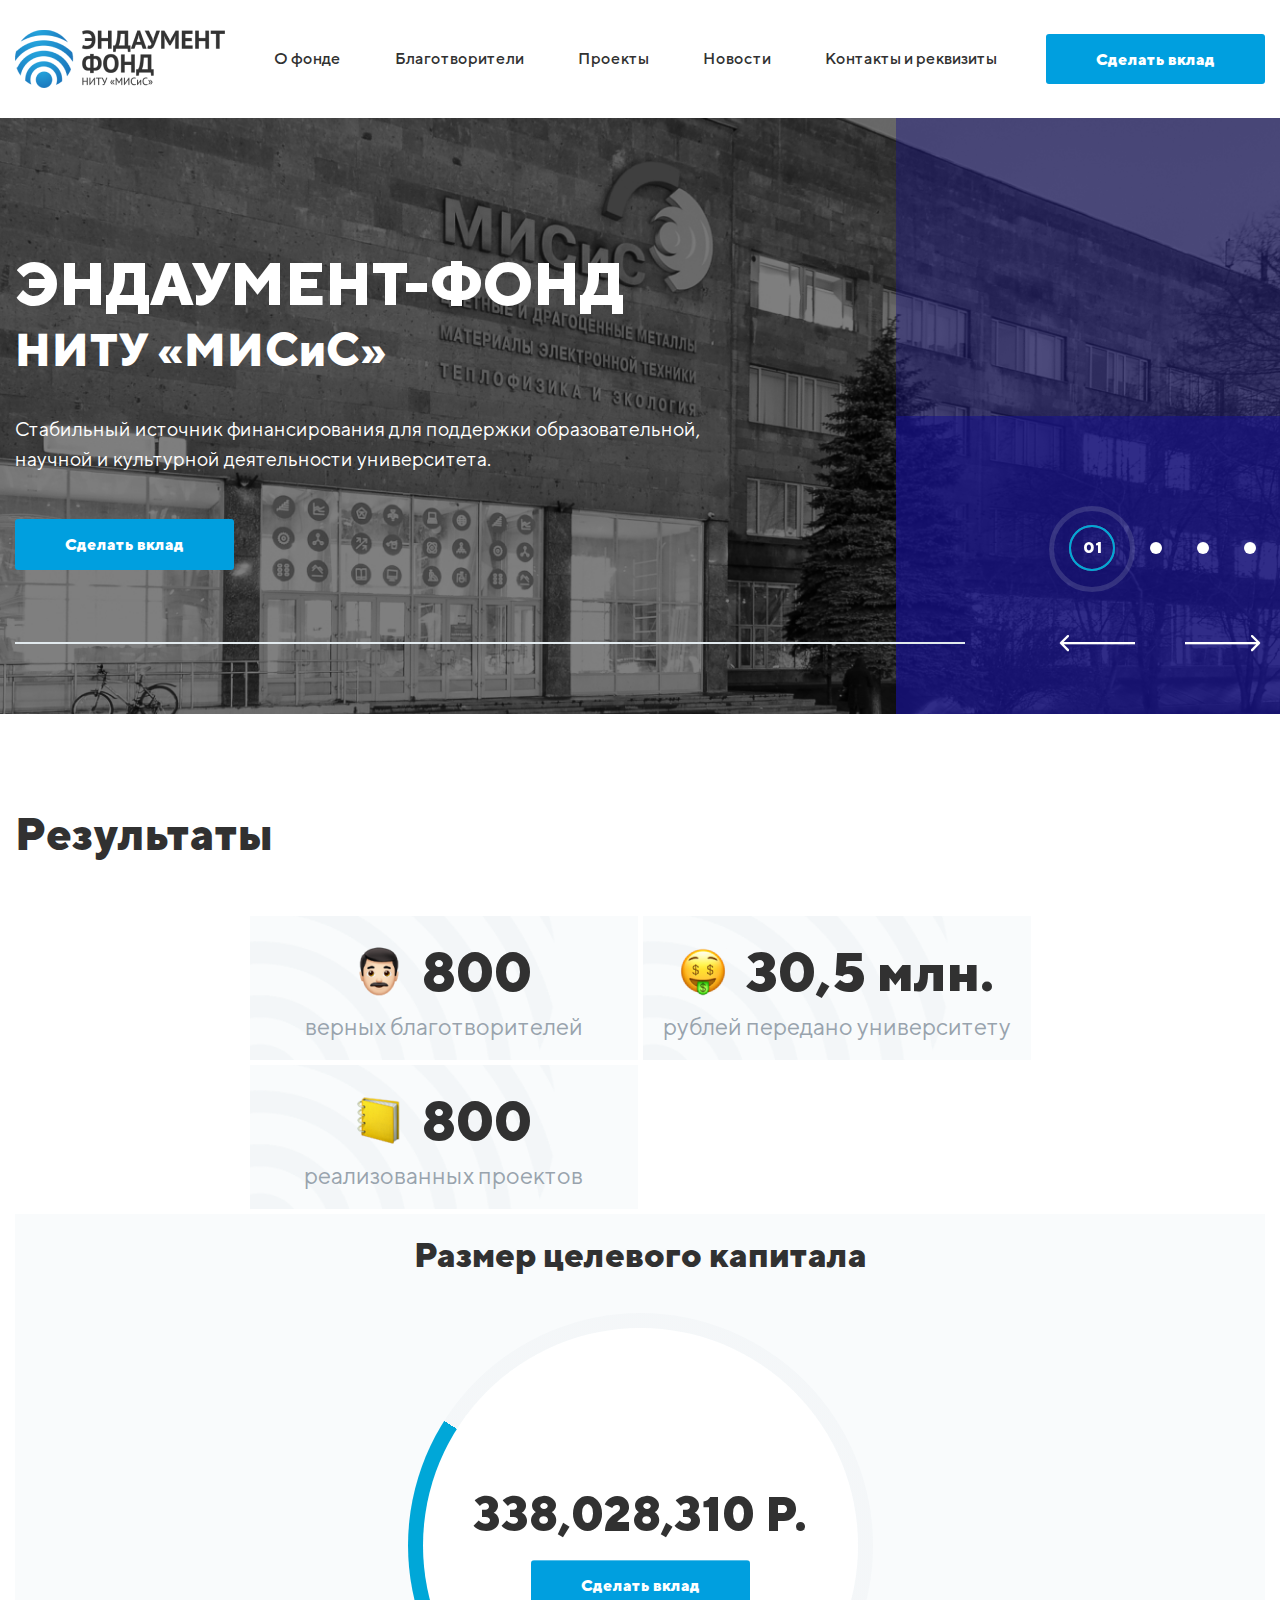
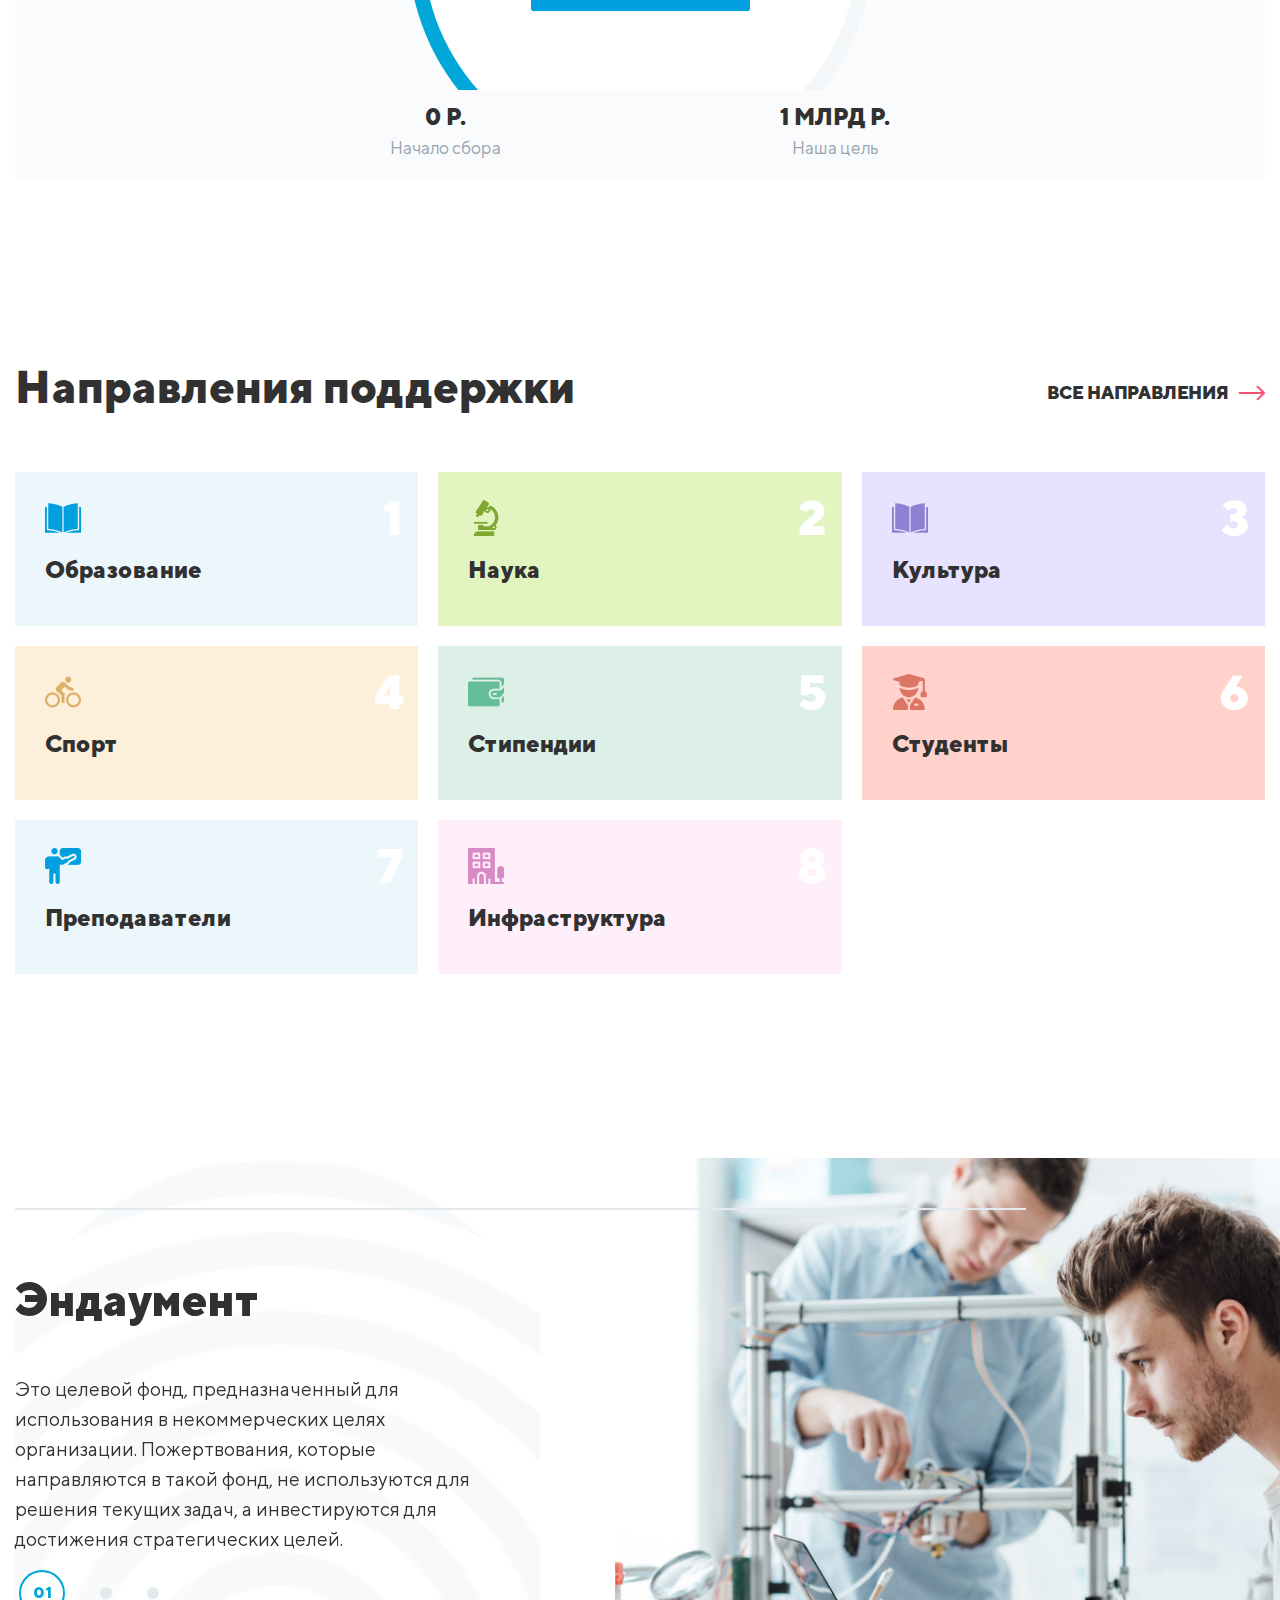
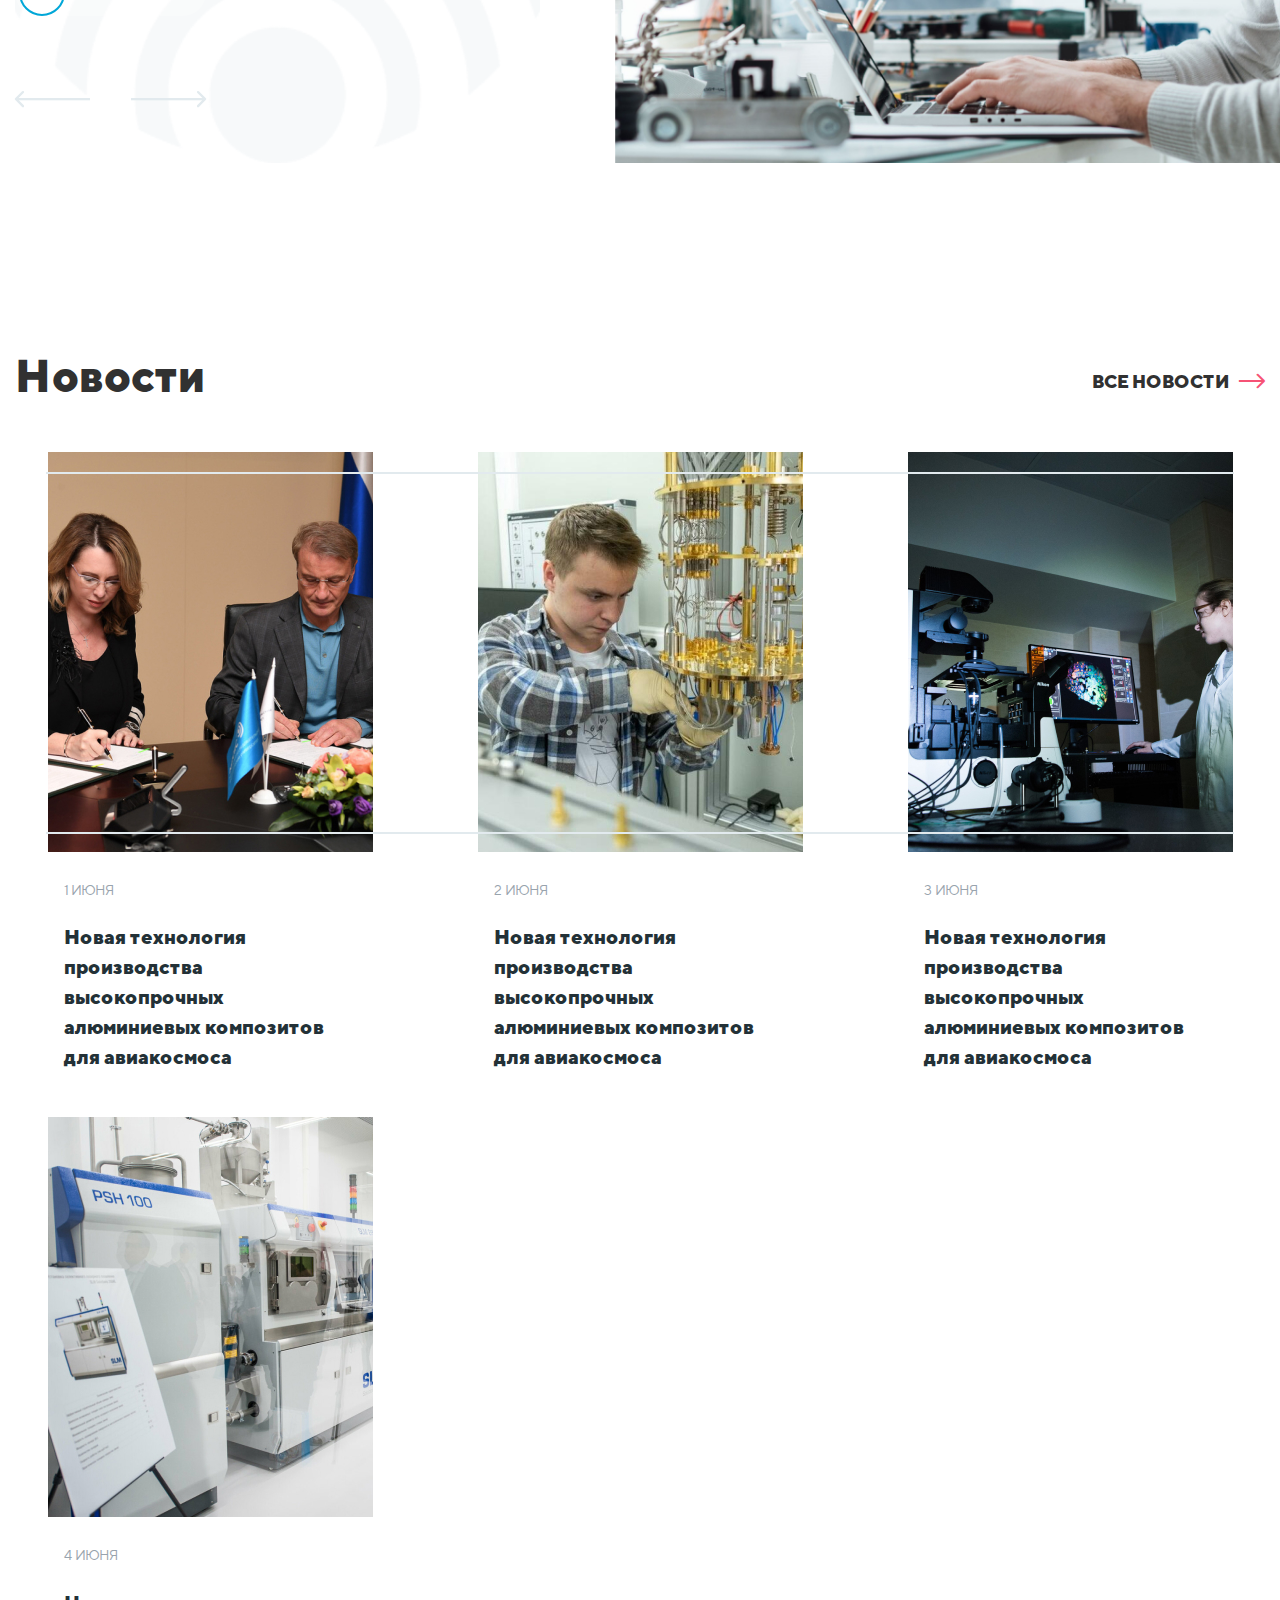
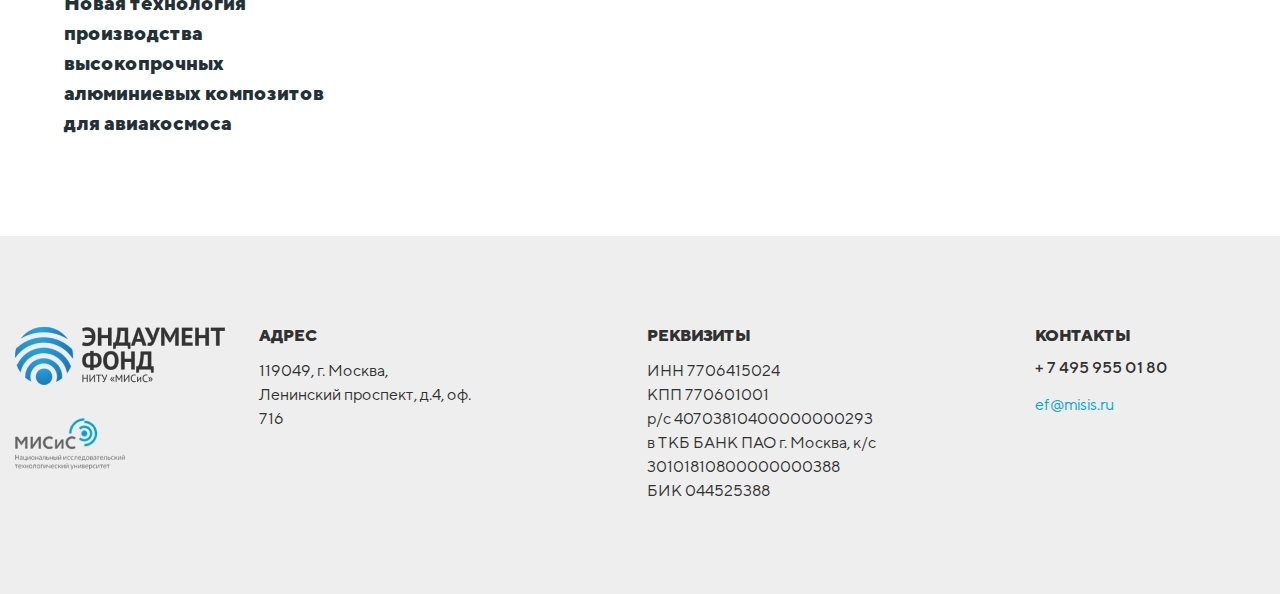
==== commit d55bdffd: "Первая версия 1.0" ====
--- a/index.html
+++ b/index.html
@@ -355,7 +355,27 @@
                      <div class="fund-content">
                         <div class="fund-content__container">
                            <div class="fund-content__body">
-                              <h2 class="fund-content__title main-title">Эндаумент</h2>
+                              <h2 class="fund-content__title main-title">Эндаумент 2</h2>
+                              <div class="fund-content__text main-text">
+                                 <p>
+                                    Это целевой фонд, предназначенный для использования
+                                    в некоммерческих целях организации. Пожертвования,
+                                    которые направляются в такой фонд, не используются
+                                    для решения текущих задач, а инвестируются для достижения стратегических целей.
+                                 </p>
+                              </div>
+                           </div>
+                        </div>
+                     </div>
+                     <div class="fund__img">
+                        <img src="img/fund/fund_1.jpg" alt="img">
+                     </div>
+                  </div>
+                  <div class="fund__slide swiper-slide">
+                     <div class="fund-content">
+                        <div class="fund-content__container">
+                           <div class="fund-content__body">
+                              <h2 class="fund-content__title main-title">Эндаумент 3</h2>
                               <div class="fund-content__text main-text">
                                  <p>
                                     Это целевой фонд, предназначенный для использования
--- a/scss/base.css
+++ b/scss/base.css
@@ -283,9 +283,11 @@
   left: 0;
   background-color: #E2EAEE;
 }
+
 .info-tabs__navigation {
   grid-template-columns: repeat(4, 1fr);
 }
+
 @media (min-width: 90.625em) {
   .history-tab {
     padding-left: 25.1875rem;
@@ -464,6 +466,7 @@
     font-size: 1.125rem;
   }
 }
+
 @media (min-width: 90.625em) {
   .process {
     padding-top: 6.25rem;
@@ -1888,6 +1891,7 @@
 .company-contacts-item__address {
   max-width: 316px;
 }
+
 @media (min-width: 90.625em) {
   .financialplan {
     padding-top: 6.25rem;
@@ -1935,6 +1939,7 @@
 .financialplan__contain {
   padding: 0px 15px;
 }
+
 .projects__body {
   display: flex;
   flex-direction: column;
@@ -2146,18 +2151,18 @@
 
 @media (min-width: 90.625em) {
   .projects-tabs {
-    padding-bottom: 15.625rem;
-  }
-}
-@media (min-width: 20em) and (max-width: 90.625em) {
-  @supports (padding-bottom: clamp( 3.125rem , -0.4148230088rem  +  17.6991150442vw , 15.625rem )) {
+    padding-bottom: 6.25rem;
+  }
+}
+@media (min-width: 20em) and (max-width: 90.625em) {
+  @supports (padding-bottom: clamp( 3.125rem , 2.2400442478rem  +  4.4247787611vw , 6.25rem )) {
     .projects-tabs {
-      padding-bottom: clamp( 3.125rem , -0.4148230088rem  +  17.6991150442vw , 15.625rem );
-    }
-  }
-  @supports not (padding-bottom: clamp( 3.125rem , -0.4148230088rem  +  17.6991150442vw , 15.625rem )) {
+      padding-bottom: clamp( 3.125rem , 2.2400442478rem  +  4.4247787611vw , 6.25rem );
+    }
+  }
+  @supports not (padding-bottom: clamp( 3.125rem , 2.2400442478rem  +  4.4247787611vw , 6.25rem )) {
     .projects-tabs {
-      padding-bottom: calc(3.125rem + 12.5 * (100vw - 20rem) / 70.625);
+      padding-bottom: calc(3.125rem + 3.125 * (100vw - 20rem) / 70.625);
     }
   }
 }
@@ -2188,29 +2193,31 @@
     padding-top: 3.125rem;
   }
 }
-.projects-card__img {
-  display: flex;
-}
-@media (min-width: 90.625em) {
-  .projects-card__img {
-    margin-bottom: 1.875rem;
-  }
-}
-@media (min-width: 20em) and (max-width: 90.625em) {
-  @supports (margin-bottom: clamp( 1.25rem , 1.0730088496rem  +  0.8849557522vw , 1.875rem )) {
-    .projects-card__img {
-      margin-bottom: clamp( 1.25rem , 1.0730088496rem  +  0.8849557522vw , 1.875rem );
-    }
-  }
-  @supports not (margin-bottom: clamp( 1.25rem , 1.0730088496rem  +  0.8849557522vw , 1.875rem )) {
-    .projects-card__img {
-      margin-bottom: calc(1.25rem + 0.625 * (100vw - 20rem) / 70.625);
-    }
-  }
-}
-@media (max-width: 20em) {
+
+.projects-card {
+  display: flex;
+  flex-direction: column;
+}
+@media (min-width: 90.625em) {
   .projects-card__img {
     margin-bottom: 1.25rem;
+  }
+}
+@media (min-width: 20em) and (max-width: 90.625em) {
+  @supports (margin-bottom: clamp( 0.625rem , 0.4480088496rem  +  0.8849557522vw , 1.25rem )) {
+    .projects-card__img {
+      margin-bottom: clamp( 0.625rem , 0.4480088496rem  +  0.8849557522vw , 1.25rem );
+    }
+  }
+  @supports not (margin-bottom: clamp( 0.625rem , 0.4480088496rem  +  0.8849557522vw , 1.25rem )) {
+    .projects-card__img {
+      margin-bottom: calc(0.625rem + 0.625 * (100vw - 20rem) / 70.625);
+    }
+  }
+}
+@media (max-width: 20em) {
+  .projects-card__img {
+    margin-bottom: 0.625rem;
   }
 }
 .projects-card__img img {
@@ -2223,13 +2230,13 @@
 .projects-card__titleblock {
   display: flex;
   gap: 10px;
-  flex: 0 1 100%;
 }
 .projects-card__icon {
   padding-top: 3px;
 }
 .projects-card__body {
   display: flex;
+  flex: 1 1 100%;
   flex-direction: column;
 }
 @media (min-width: 90.625em) {
@@ -2258,7 +2265,7 @@
   display: flex;
   flex: 1 1 100%;
   flex-direction: column;
-  padding: 20px 0px;
+  padding: 10px 0px;
   position: relative;
 }
 .projects-card__content::before, .projects-card__content::after {
@@ -2277,12 +2284,10 @@
   content: "";
   bottom: 0;
 }
-.projects-card__progressline {
-  display: flex;
-}
 .projects-card__title {
-  flex: 1 0 100%;
   font-weight: 700;
+  display: flex;
+  flex: 1 1 100%;
   line-height: 23.6px;
 }
 @media (min-width: 90.625em) {
@@ -2309,28 +2314,27 @@
 }
 @media (min-width: 90.625em) {
   .projects-card__title {
-    margin-bottom: 1.5625rem;
-  }
-}
-@media (min-width: 20em) and (max-width: 90.625em) {
-  @supports (margin-bottom: clamp( 1.25rem , 1.1615044248rem  +  0.4424778761vw , 1.5625rem )) {
+    margin-bottom: 0.9375rem;
+  }
+}
+@media (min-width: 20em) and (max-width: 90.625em) {
+  @supports (margin-bottom: clamp( 0.625rem , 0.5365044248rem  +  0.4424778761vw , 0.9375rem )) {
     .projects-card__title {
-      margin-bottom: clamp( 1.25rem , 1.1615044248rem  +  0.4424778761vw , 1.5625rem );
-    }
-  }
-  @supports not (margin-bottom: clamp( 1.25rem , 1.1615044248rem  +  0.4424778761vw , 1.5625rem )) {
+      margin-bottom: clamp( 0.625rem , 0.5365044248rem  +  0.4424778761vw , 0.9375rem );
+    }
+  }
+  @supports not (margin-bottom: clamp( 0.625rem , 0.5365044248rem  +  0.4424778761vw , 0.9375rem )) {
     .projects-card__title {
-      margin-bottom: calc(1.25rem + 0.3125 * (100vw - 20rem) / 70.625);
+      margin-bottom: calc(0.625rem + 0.3125 * (100vw - 20rem) / 70.625);
     }
   }
 }
 @media (max-width: 20em) {
   .projects-card__title {
-    margin-bottom: 1.25rem;
+    margin-bottom: 0.625rem;
   }
 }
 .projects-card__button {
-  flex: 1 1 100%;
   color: #00A7D8 !important;
   background-color: inherit;
   padding: 16px 40px;
@@ -2355,6 +2359,7 @@
 .currentprojects-tabs__navigation {
   grid-template-columns: repeat(4, 1fr);
 }
+
 @media (min-width: 90.625em) {
   .cases-donate {
     padding-left: 18.75rem;
@@ -2402,6 +2407,7 @@
 .cases-donate__text {
   max-width: 739px;
 }
+
 .donate-progress {
   padding: 30px 40px;
   border: 1px solid #E2EAEE;
@@ -2481,20 +2487,21 @@
     margin-bottom: 1.25rem;
   }
 }
+
 @media (min-width: 90.625em) {
   .donate-block {
-    padding-bottom: 12.5rem;
-  }
-}
-@media (min-width: 20em) and (max-width: 90.625em) {
-  @supports (padding-bottom: clamp( 3.125rem , 0.4701327434rem  +  13.2743362832vw , 12.5rem )) {
+    padding-bottom: 9.375rem;
+  }
+}
+@media (min-width: 20em) and (max-width: 90.625em) {
+  @supports (padding-bottom: clamp( 3.125rem , 1.3550884956rem  +  8.8495575221vw , 9.375rem )) {
     .donate-block {
-      padding-bottom: clamp( 3.125rem , 0.4701327434rem  +  13.2743362832vw , 12.5rem );
-    }
-  }
-  @supports not (padding-bottom: clamp( 3.125rem , 0.4701327434rem  +  13.2743362832vw , 12.5rem )) {
+      padding-bottom: clamp( 3.125rem , 1.3550884956rem  +  8.8495575221vw , 9.375rem );
+    }
+  }
+  @supports not (padding-bottom: clamp( 3.125rem , 1.3550884956rem  +  8.8495575221vw , 9.375rem )) {
     .donate-block {
-      padding-bottom: calc(3.125rem + 9.375 * (100vw - 20rem) / 70.625);
+      padding-bottom: calc(3.125rem + 6.25 * (100vw - 20rem) / 70.625);
     }
   }
 }
@@ -2518,6 +2525,7 @@
 .donate-tabs__title {
   text-align: left;
 }
+
 .sms-donate {
   border: 1px solid #E2EAEE;
 }
@@ -3141,6 +3149,7 @@
   bottom: 0;
   left: 0;
 }
+
 /*Правая сторона формы*/
 .form-right {
   border-left: 1px solid #E2EAEE;
@@ -3675,6 +3684,7 @@
     font-size: 1.125rem;
   }
 }
+
 .contacts {
   display: flex;
   justify-content: center;
@@ -4586,6 +4596,7 @@
     display: none;
   }
 }
+
 .button {
   font-family: TTNorms;
   font-weight: 700;
@@ -4855,7 +4866,7 @@
 }
 @media (max-width: 500px) {
   .tabs__navigation {
-    grid-template-columns: repeat(auto-fit, minmax(280px, 1fr));
+    grid-template-columns: repeat(1, 1fr);
     margin-bottom: 10px;
     gap: 25px;
   }
@@ -4957,9 +4968,14 @@
 }
 @media (max-width: 29.99875em) {
   .tabs__title {
-    width: 150px;
-  }
-}
+    width: -moz-fit-content;
+    width: fit-content;
+    overflow: auto;
+    text-overflow: clip;
+    white-space: wrap;
+  }
+}
+
 /*--------------------------------------------------------------*/
 .padding-left {
   padding-right: 15px;
@@ -8014,7 +8030,8 @@
   width: 100%;
 }
 .fund-swiper-control__body {
-  width: 50%;
+  width: -moz-fit-content;
+  width: fit-content;
   position: absolute;
   bottom: 0;
   z-index: 50;
@@ -8093,6 +8110,8 @@
   display: flex;
   justify-content: stretch;
   align-items: center;
+  border-radius: 40px;
+  background-color: rgba(255, 255, 255, 0.3);
 }
 @media (min-width: 90.625em) {
   .fund-swiper-control__pagination {
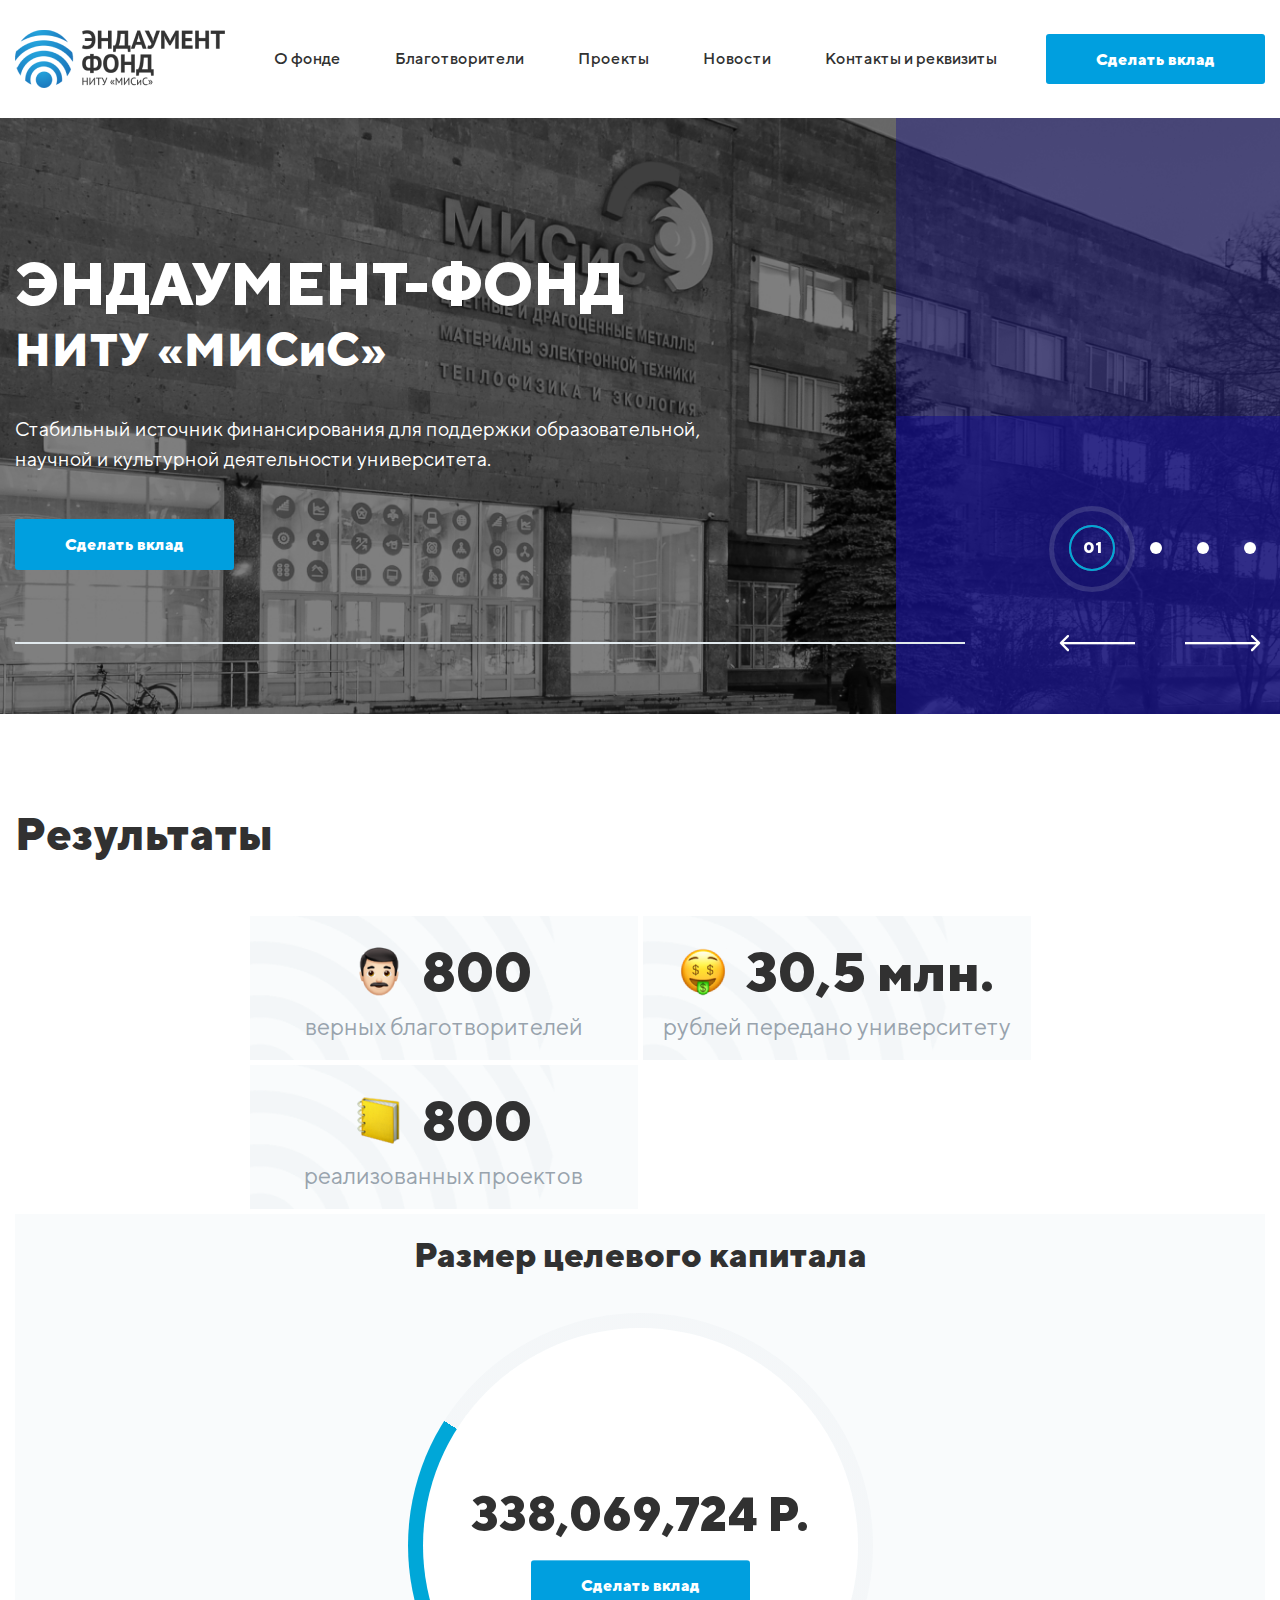
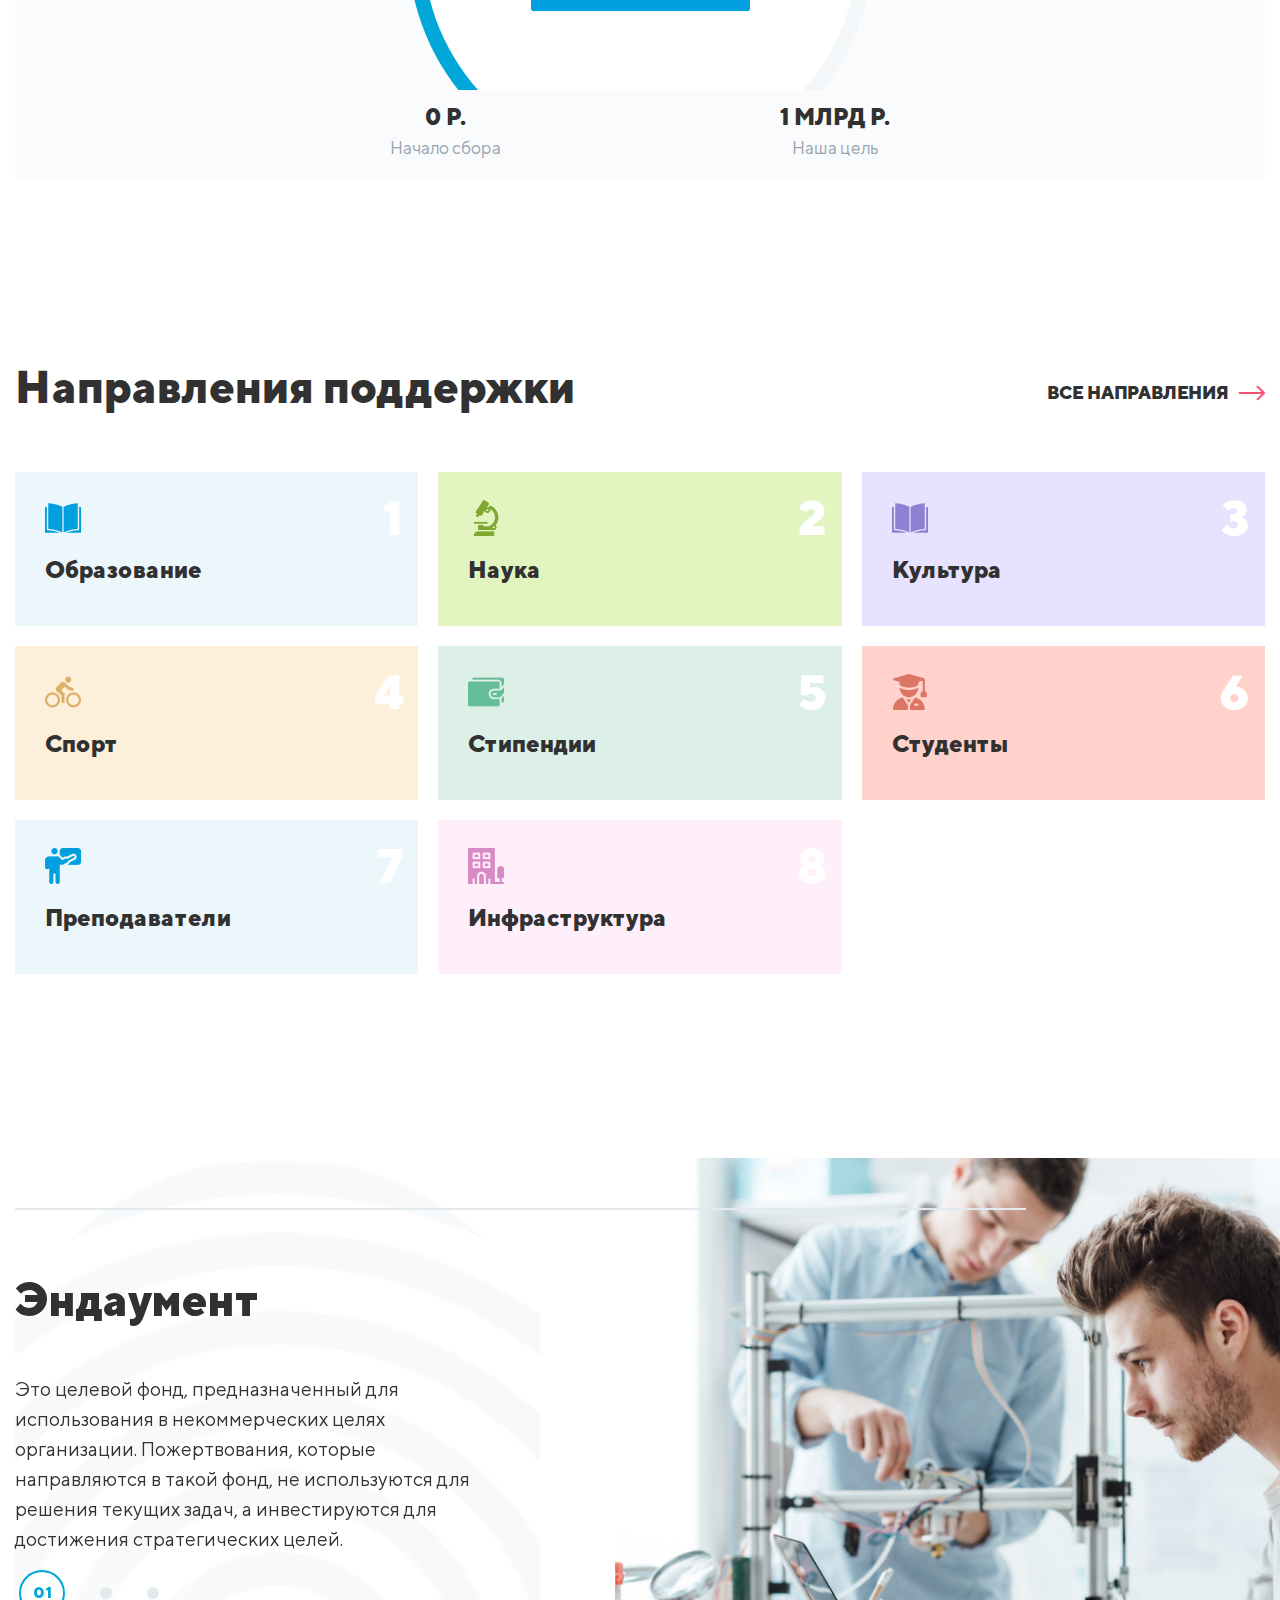
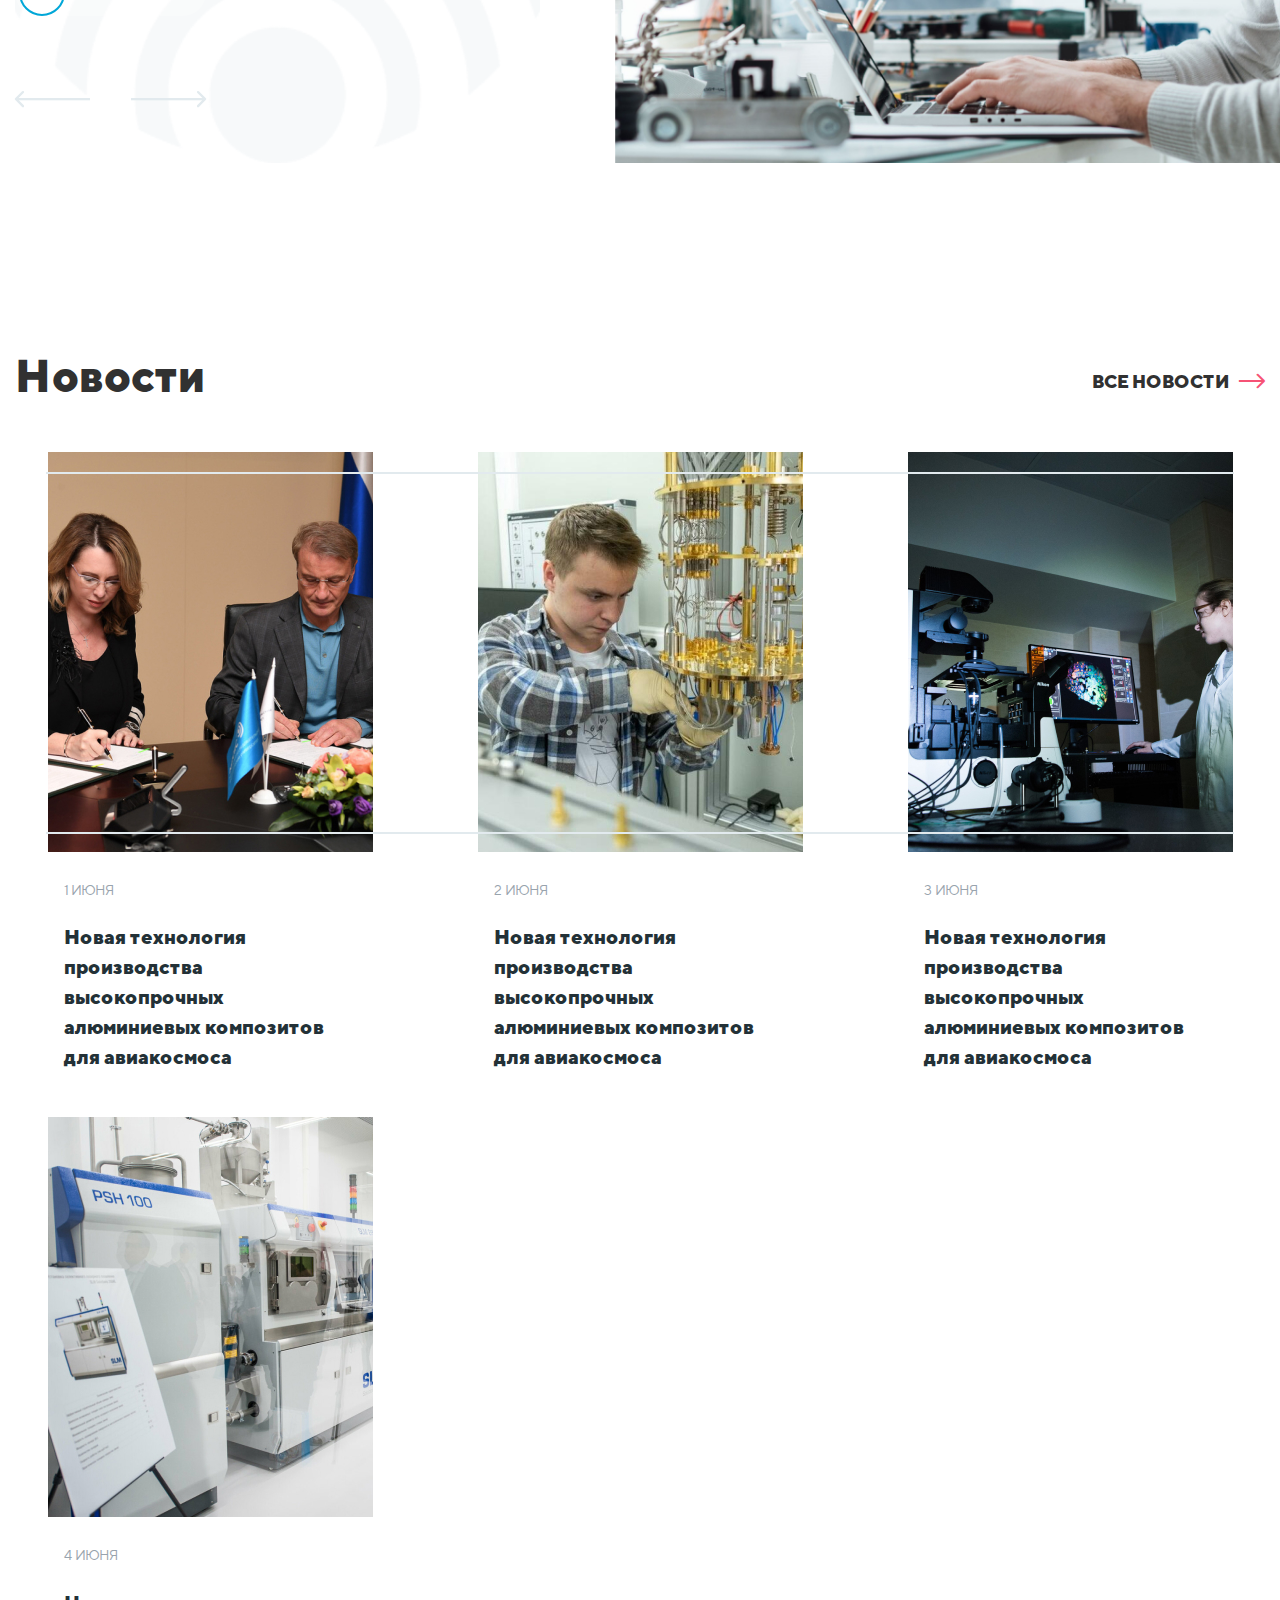
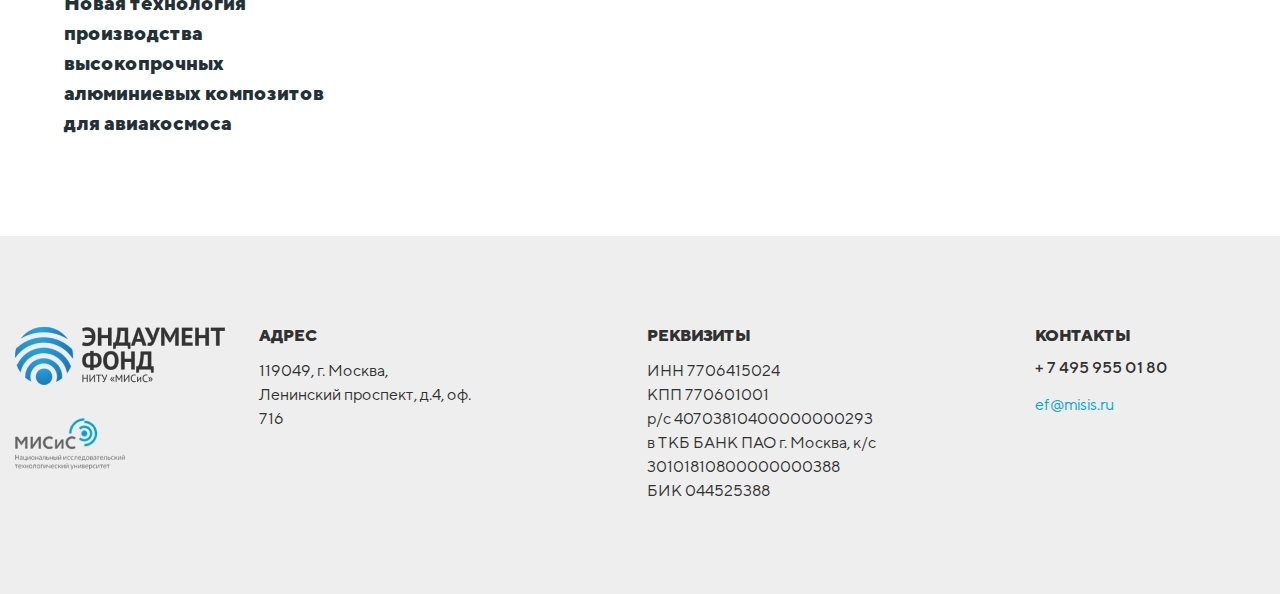
==== commit a3d8fc38: "🍻 (feat): Changed title" ====
--- a/index.html
+++ b/index.html
@@ -5,7 +5,7 @@
    <meta name="viewport" content="width=device-width, initial-scale=1.0">
    <link rel="stylesheet" href="scss/swiper(vanilla).css">
    <link rel="stylesheet" href="scss/base.css">
-   <title>Главная</title>
+   <title>Главная страница сайта</title>
 </head>
 <body>
    <div class="wrapper">
--- a/scss/base.css
+++ b/scss/base.css
@@ -4960,19 +4960,10 @@
     text-align: left;
     margin-bottom: 10px;
     display: block;
-    width: 100px;
+    width: 100%;
     white-space: nowrap;
     overflow: hidden;
     text-overflow: ellipsis;
-  }
-}
-@media (max-width: 29.99875em) {
-  .tabs__title {
-    width: -moz-fit-content;
-    width: fit-content;
-    overflow: auto;
-    text-overflow: clip;
-    white-space: wrap;
   }
 }
 
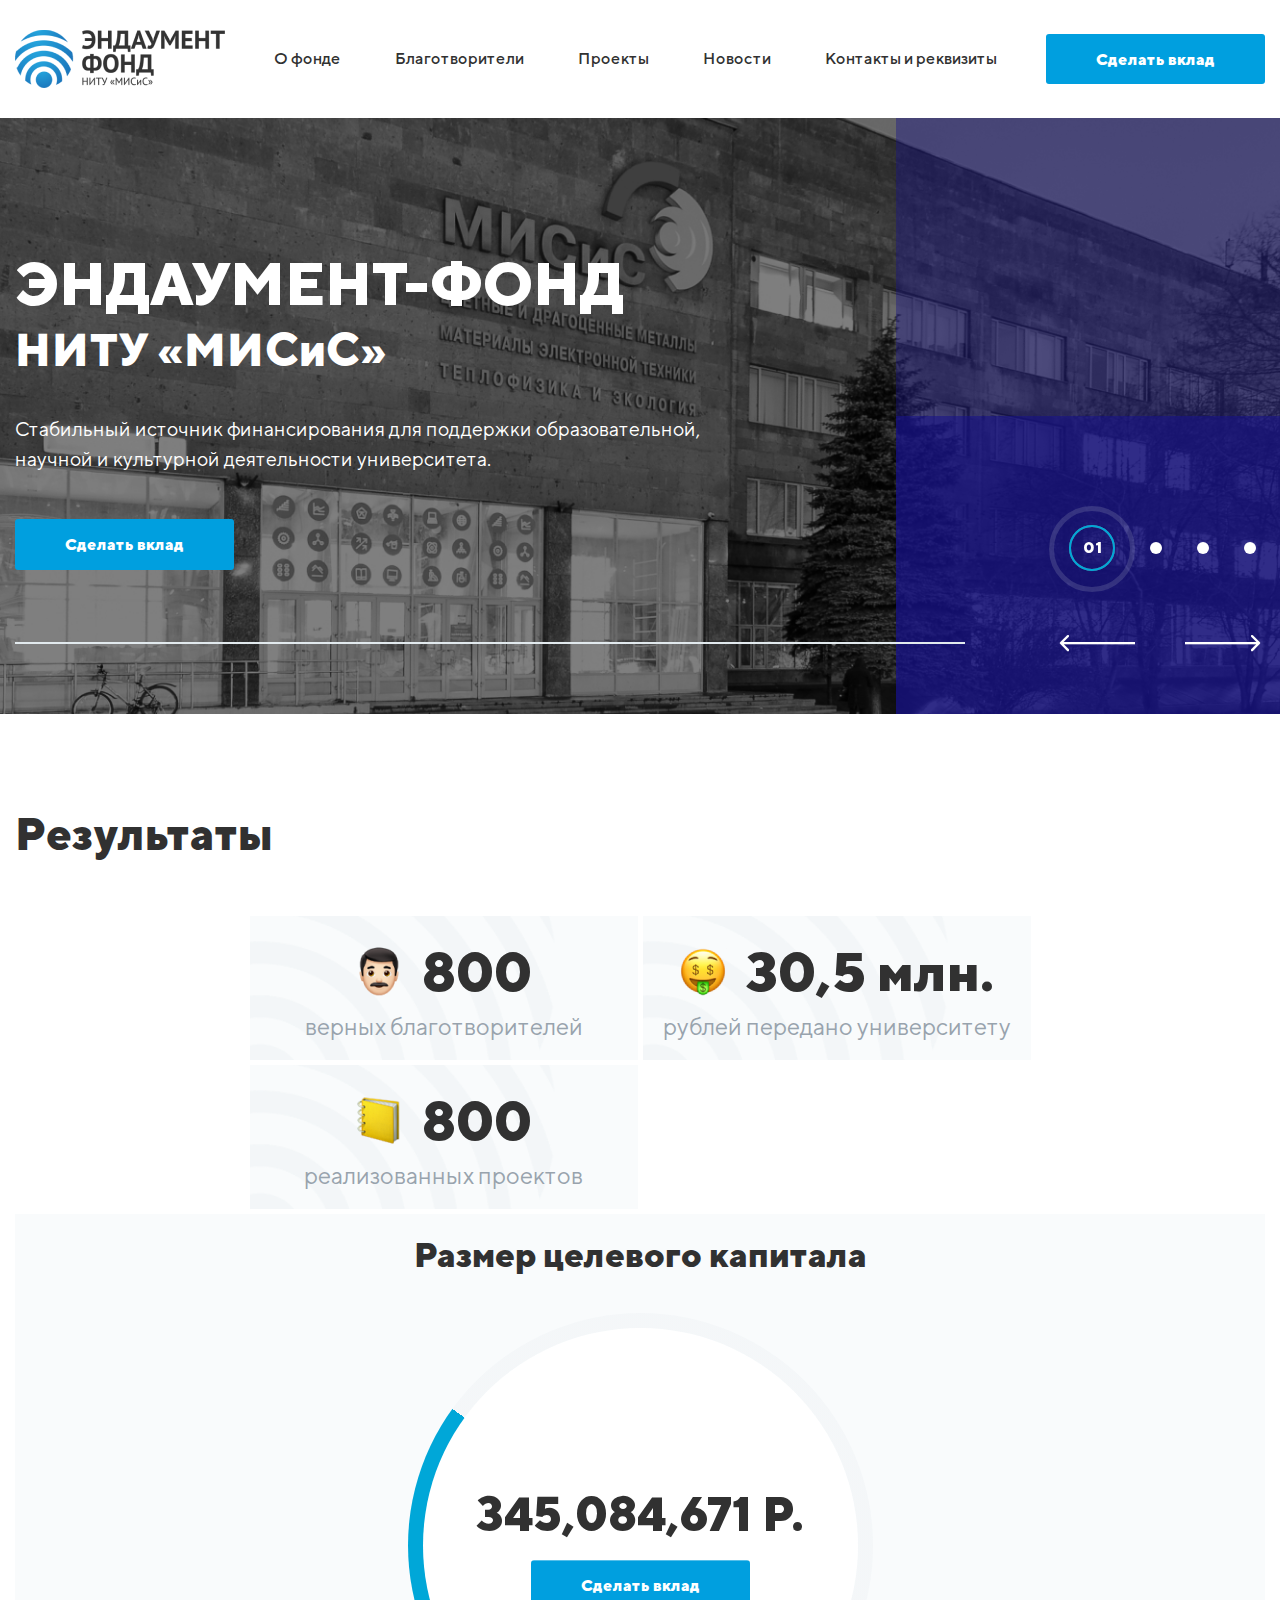
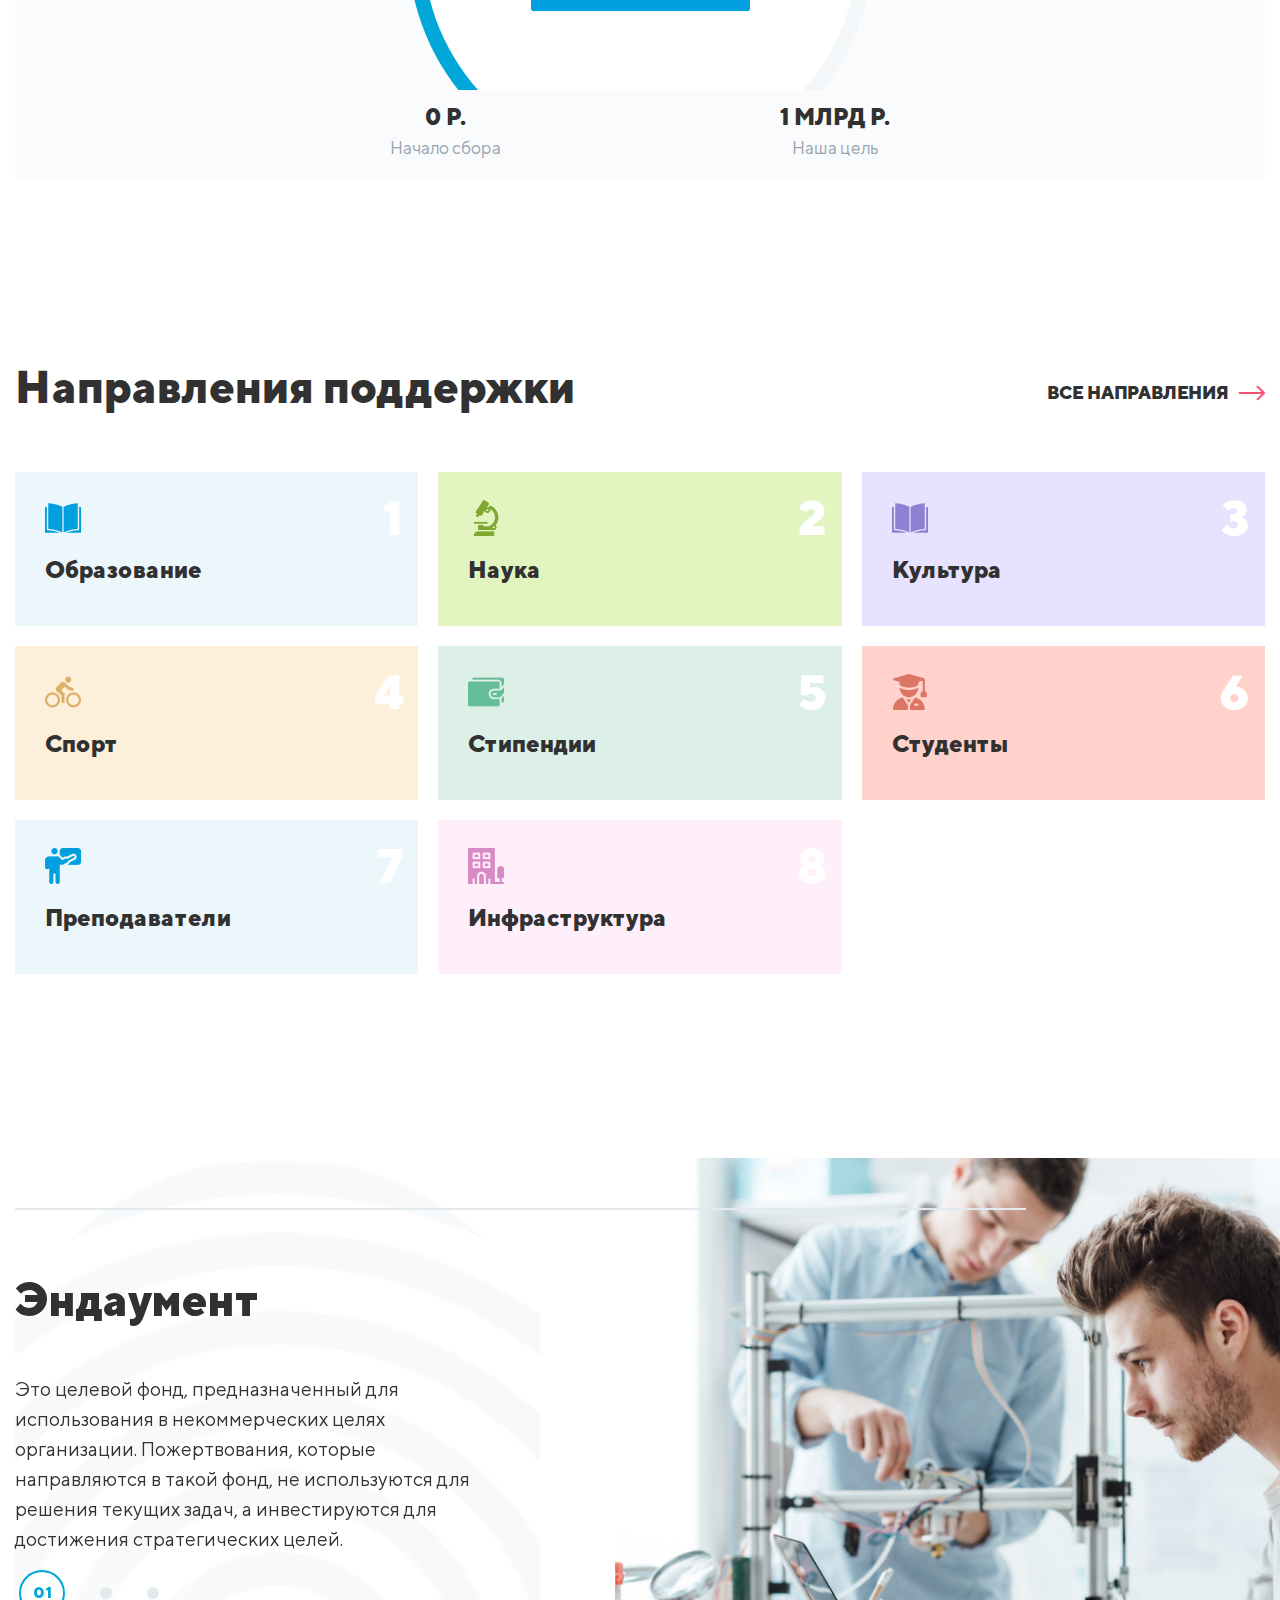
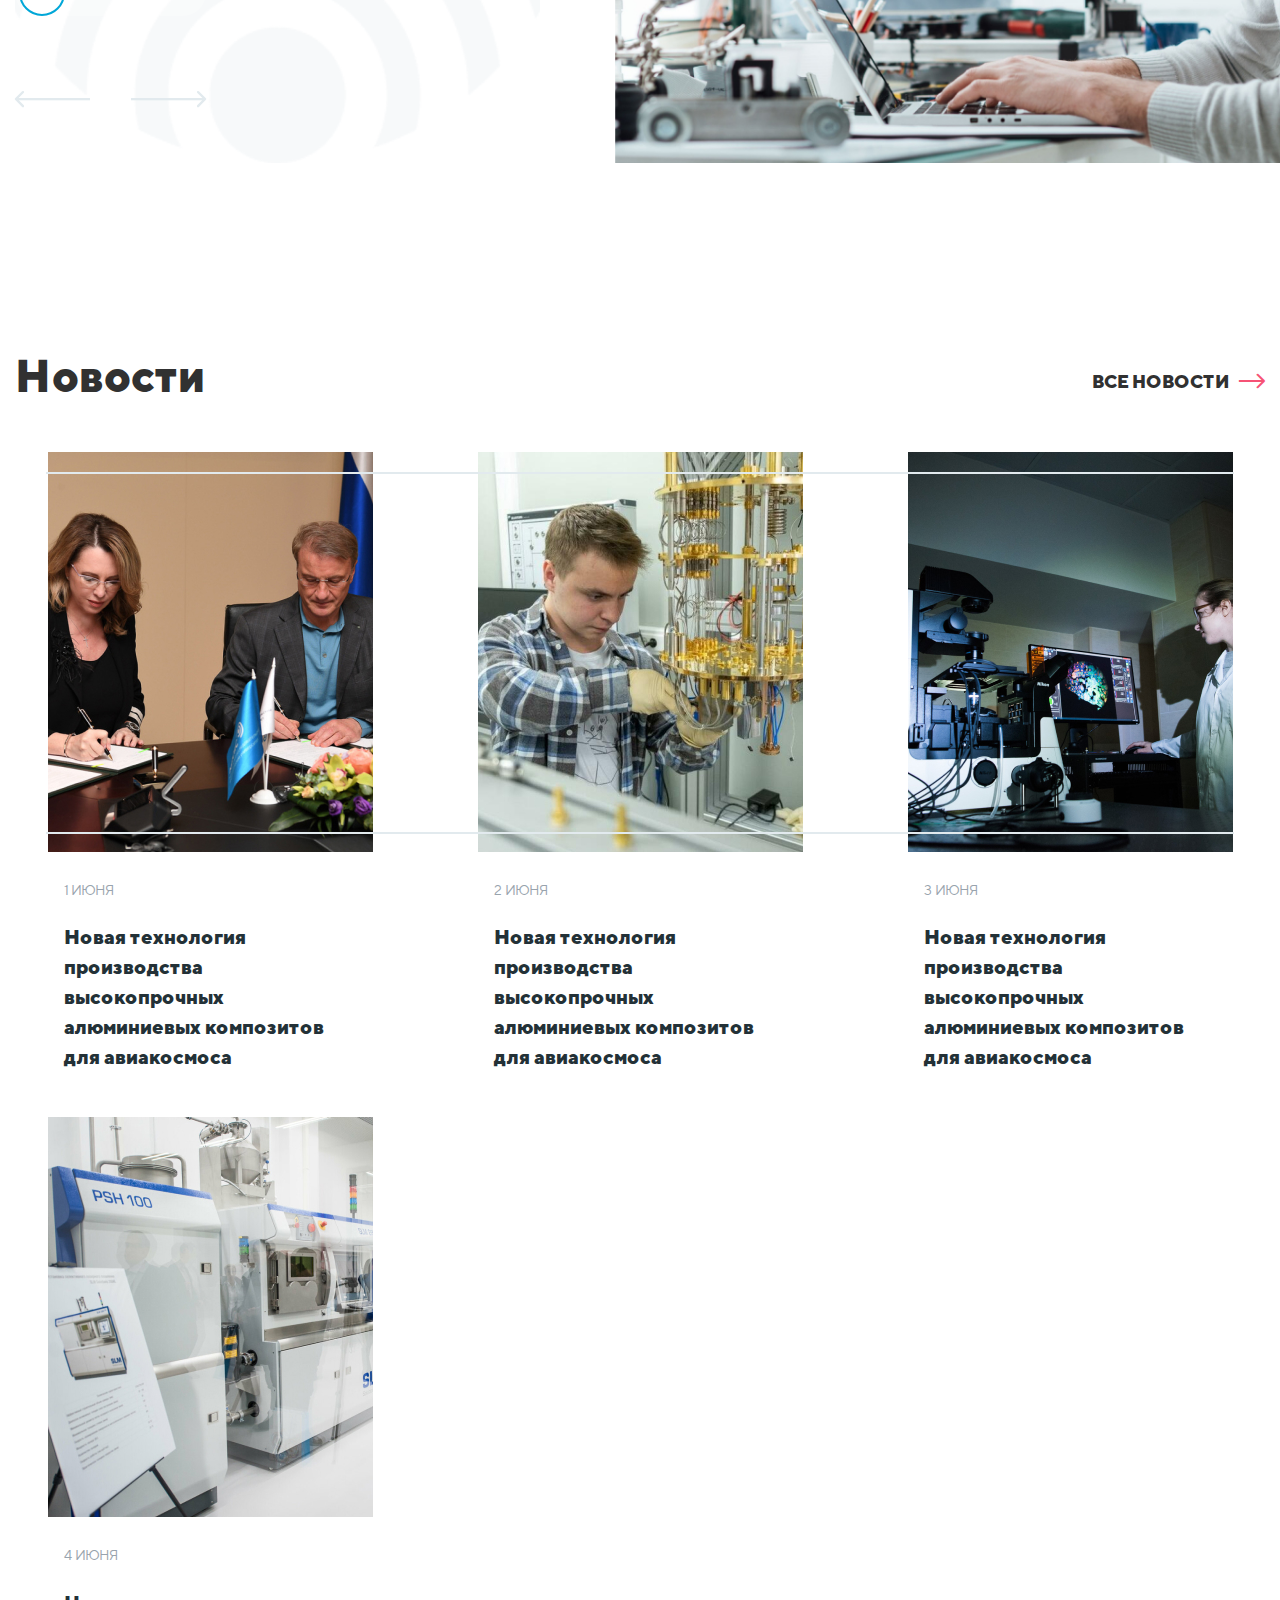
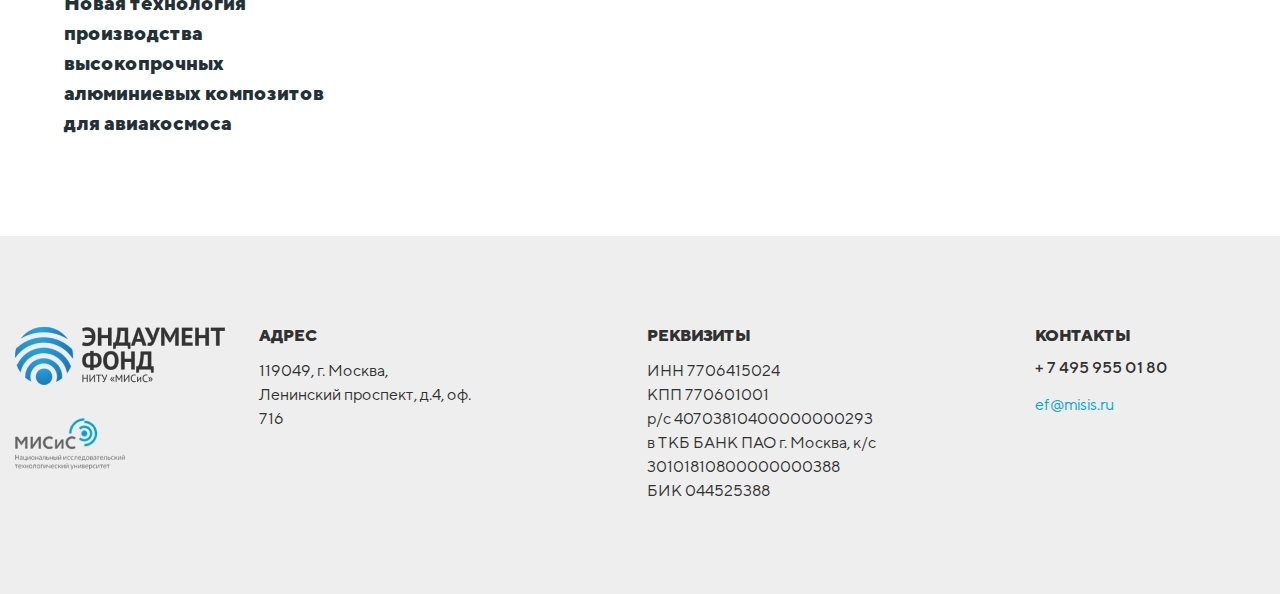
==== commit 6ff52b42: "feat/title 234" ====
--- a/index.html
+++ b/index.html
@@ -5,7 +5,7 @@
    <meta name="viewport" content="width=device-width, initial-scale=1.0">
    <link rel="stylesheet" href="scss/swiper(vanilla).css">
    <link rel="stylesheet" href="scss/base.css">
-   <title>Главная страница сайта</title>
+   <title>Главная страница сайта 234</title>
 </head>
 <body>
    <div class="wrapper">
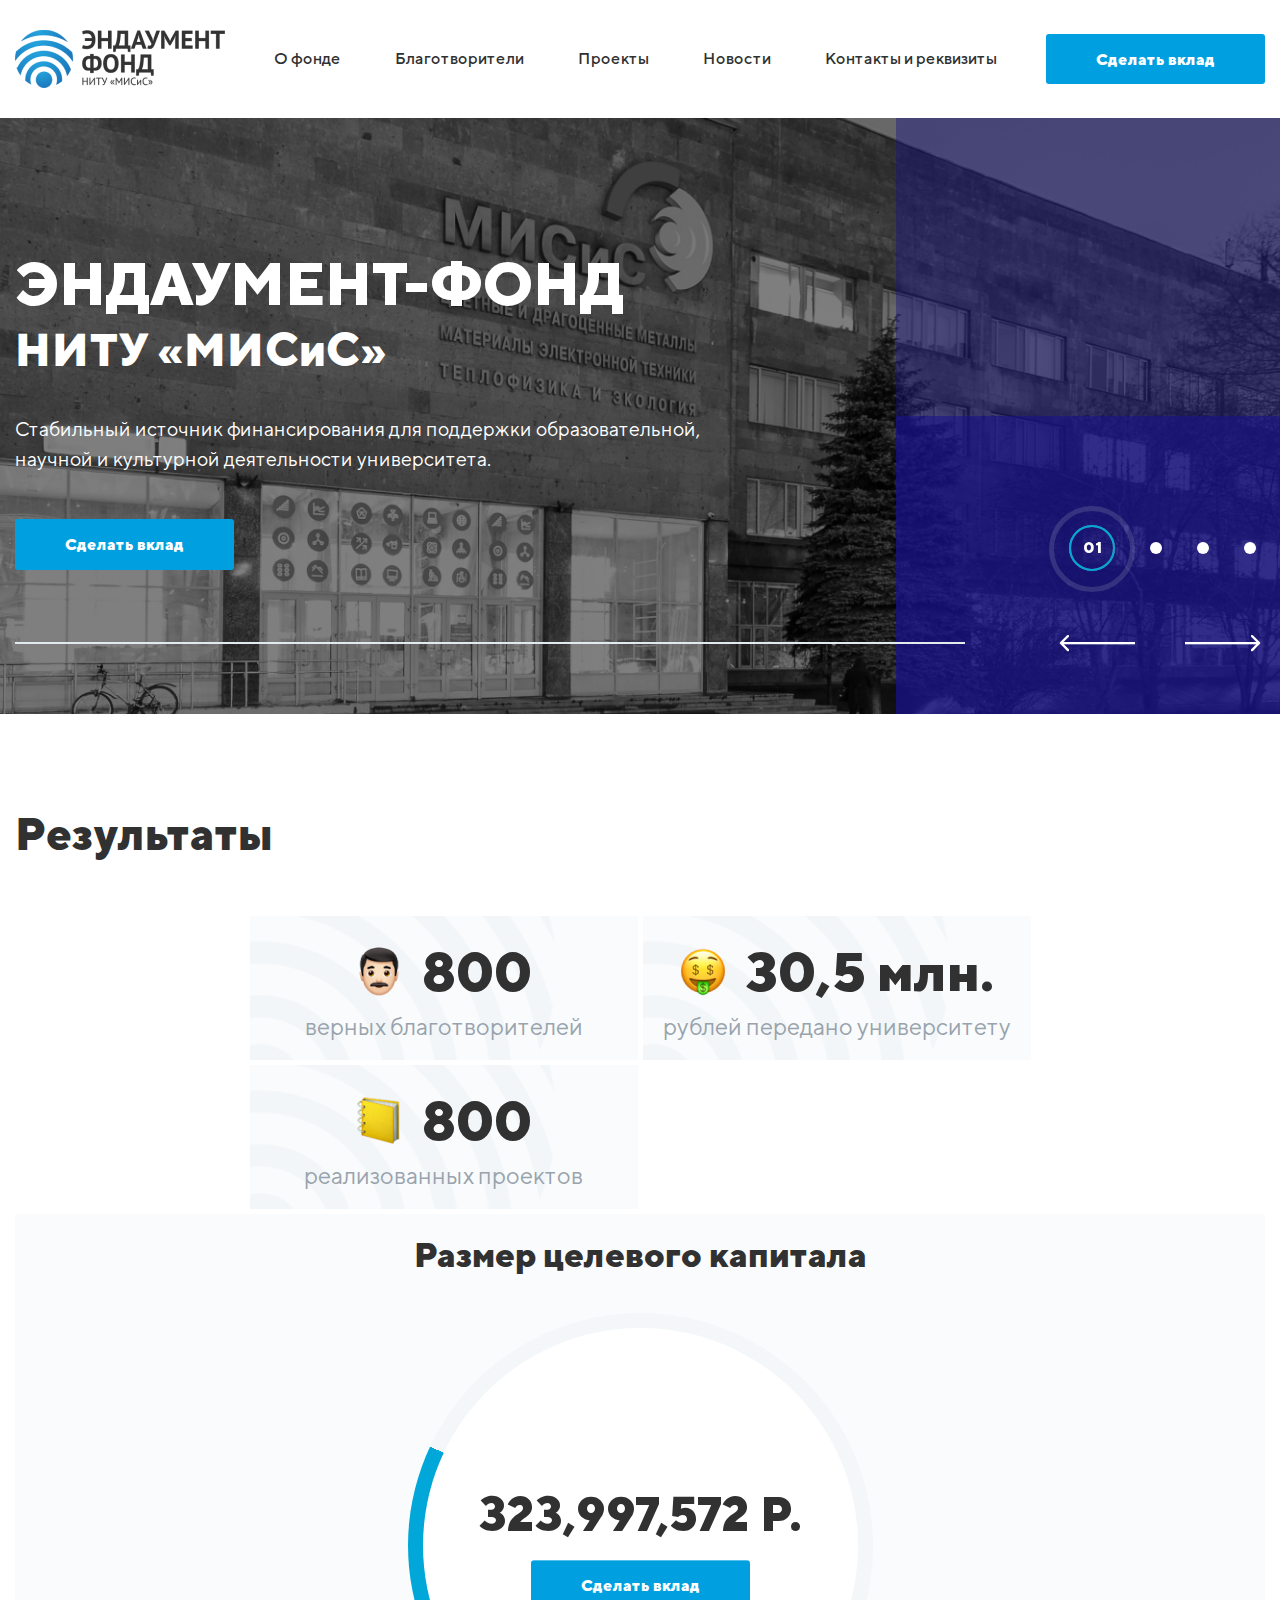
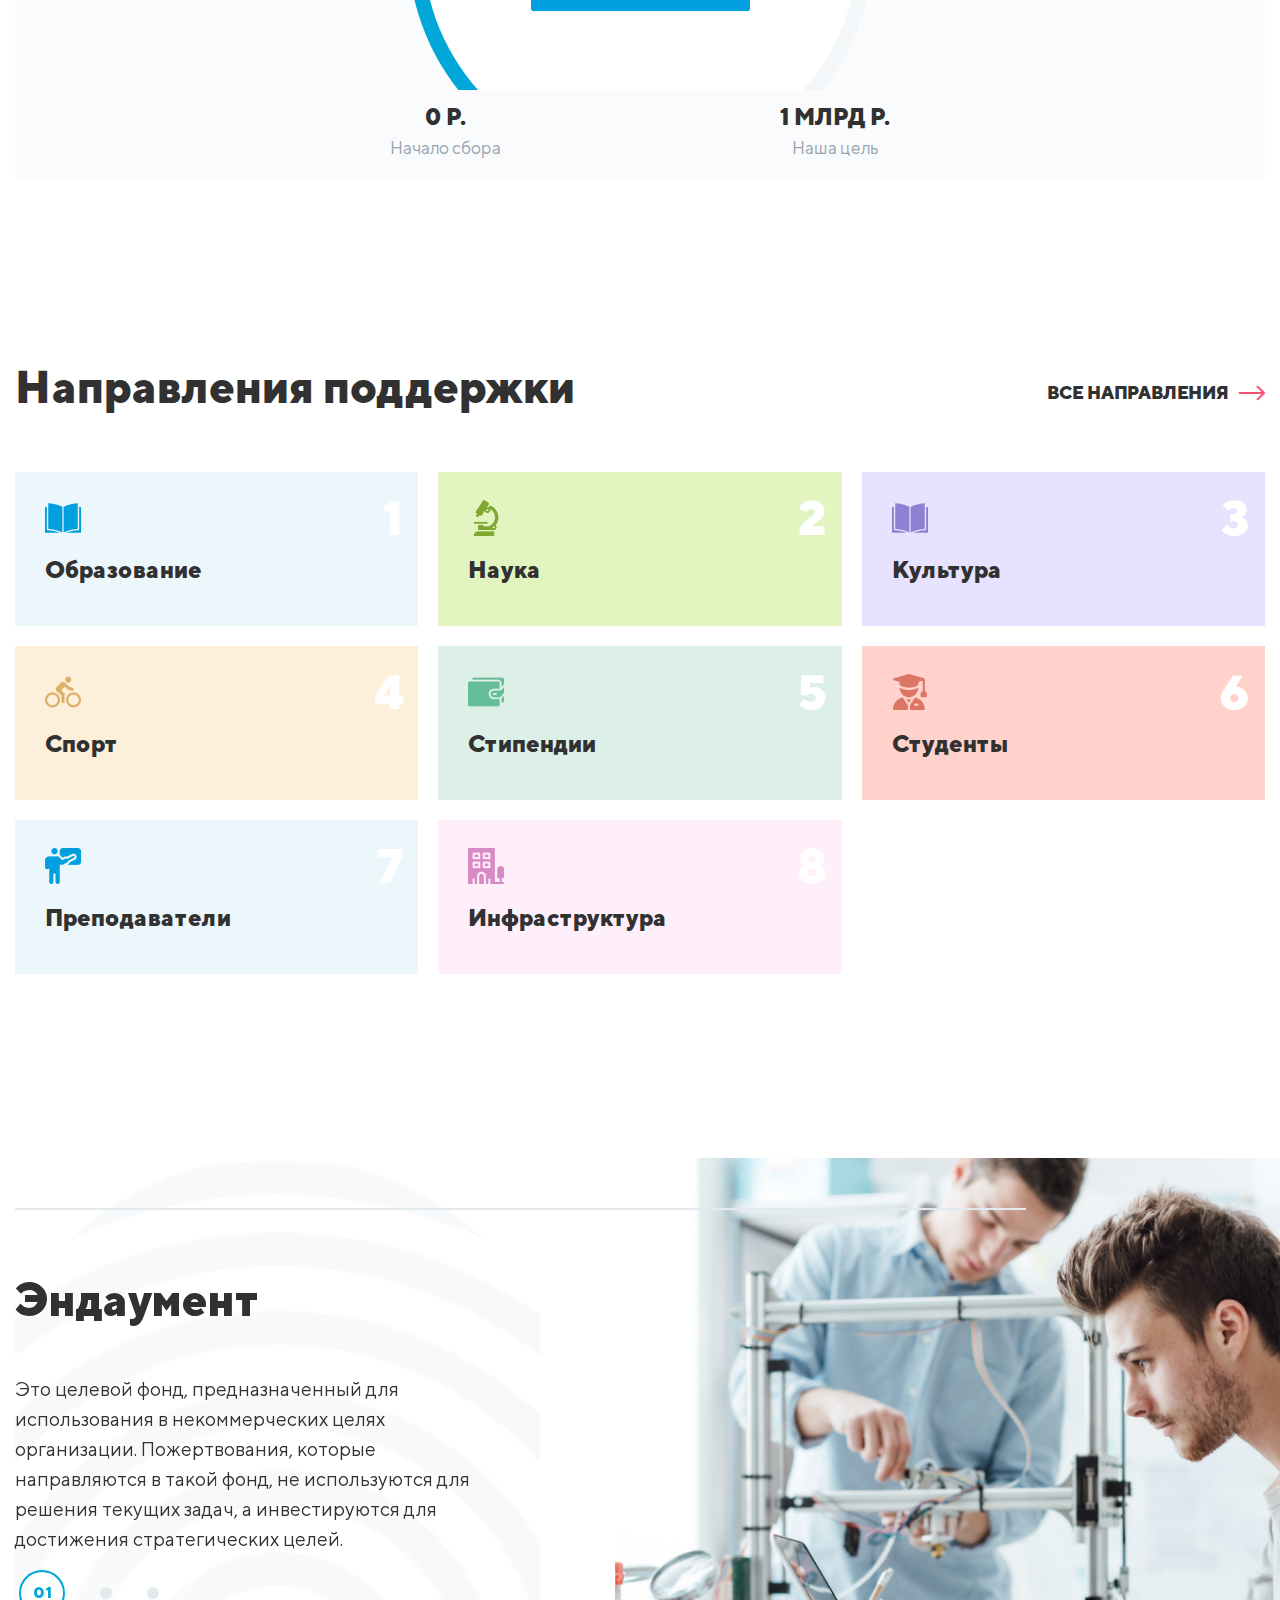
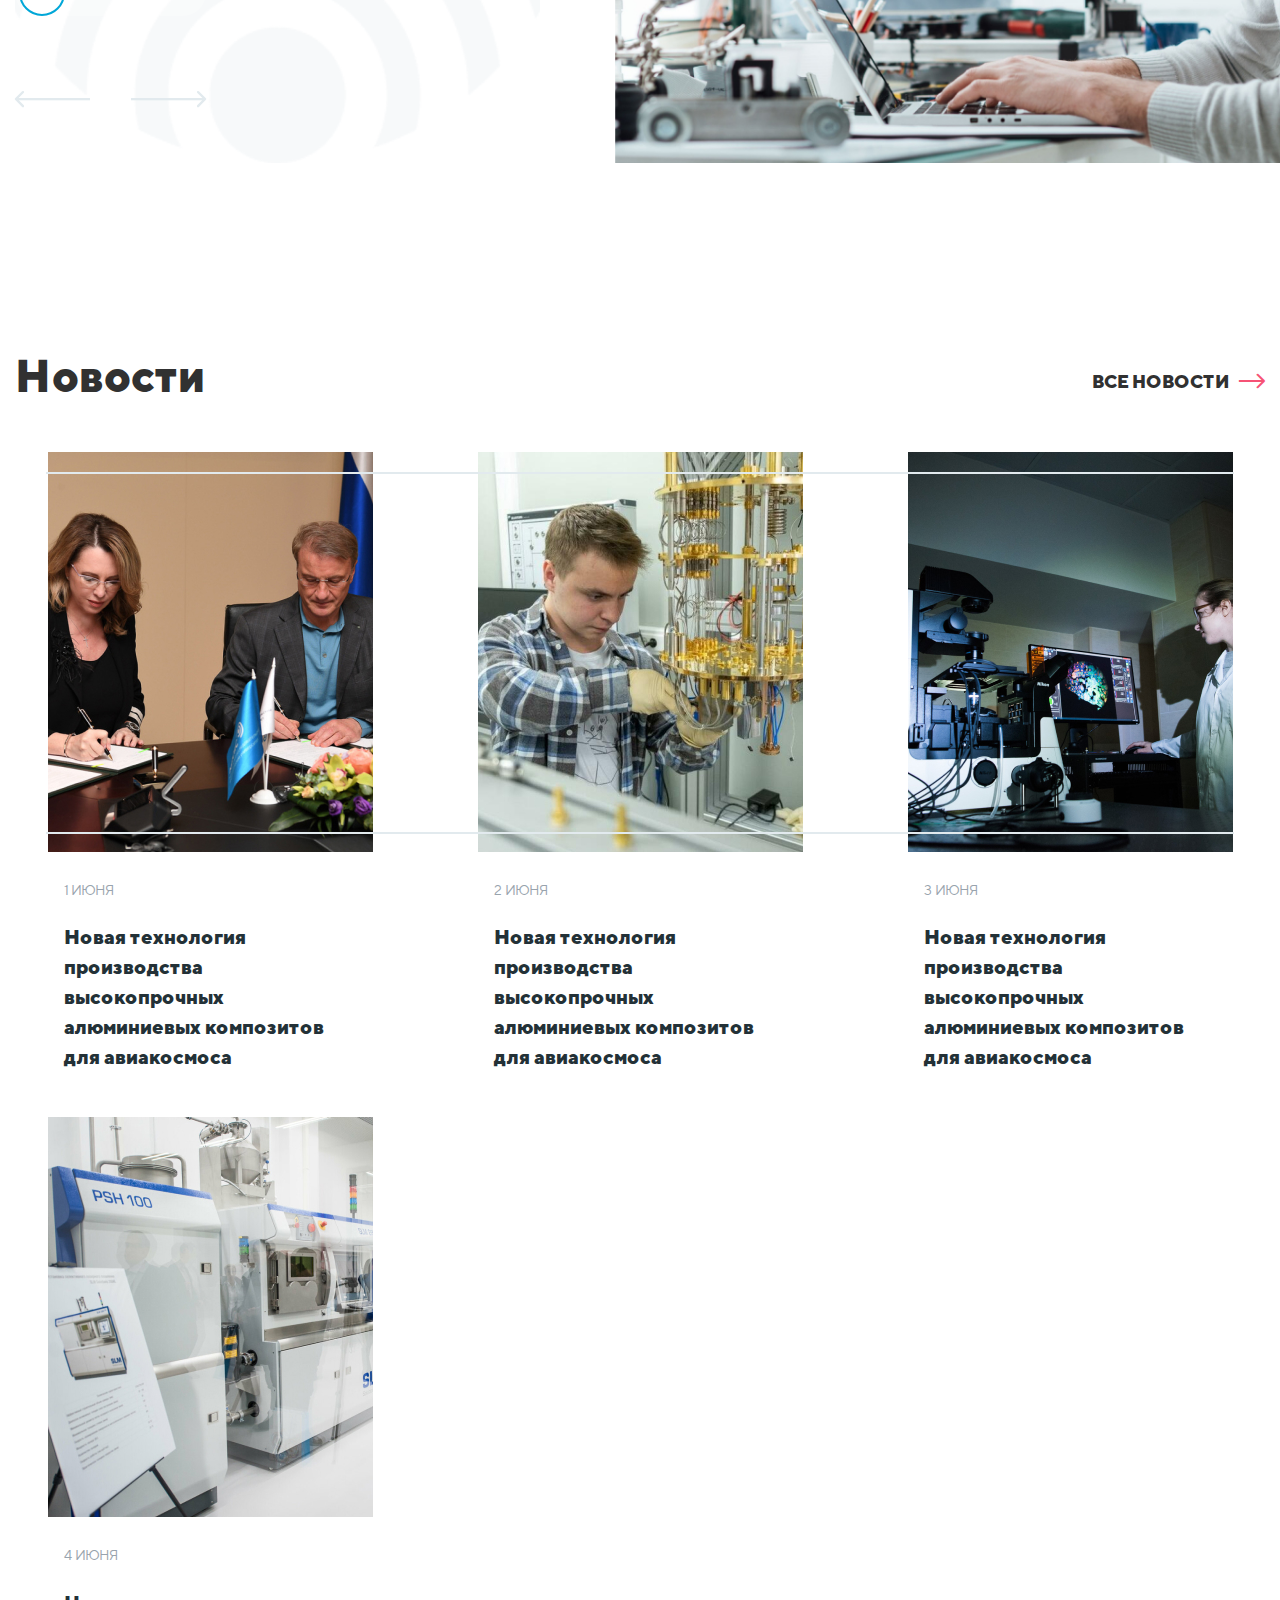
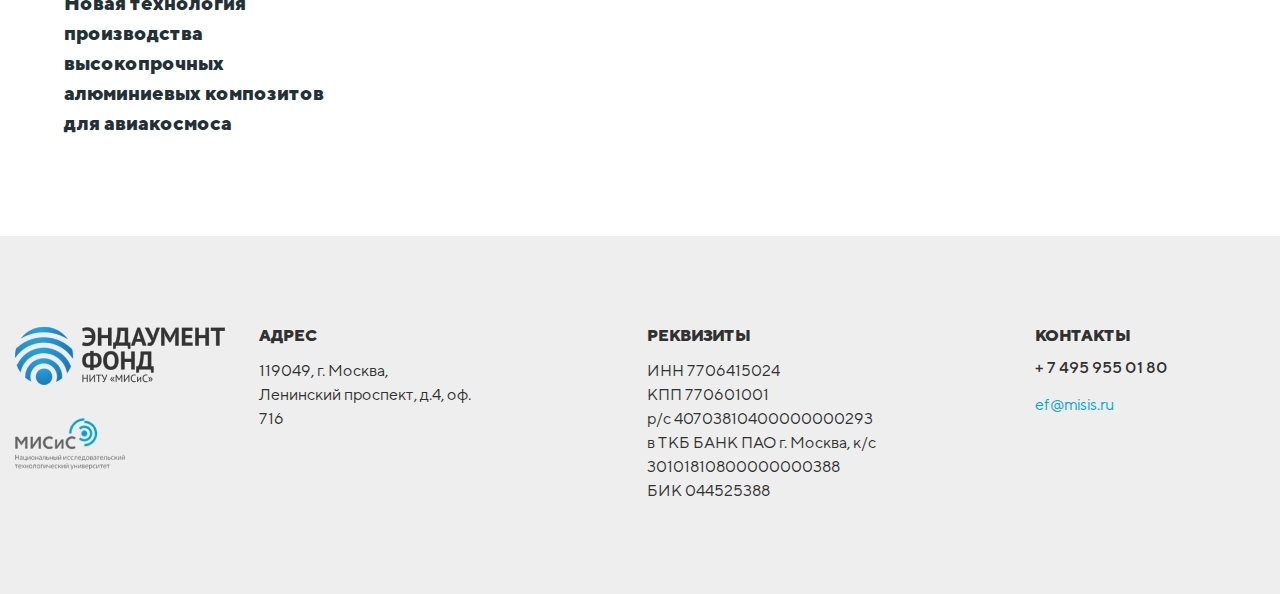
==== commit 31feeeca: "Changed title" ====
--- a/index.html
+++ b/index.html
@@ -5,7 +5,7 @@
    <meta name="viewport" content="width=device-width, initial-scale=1.0">
    <link rel="stylesheet" href="scss/swiper(vanilla).css">
    <link rel="stylesheet" href="scss/base.css">
-   <title>Главная страница сайта 234</title>
+   <title>Главная страница сайта для чего-то</title>
 </head>
 <body>
    <div class="wrapper">
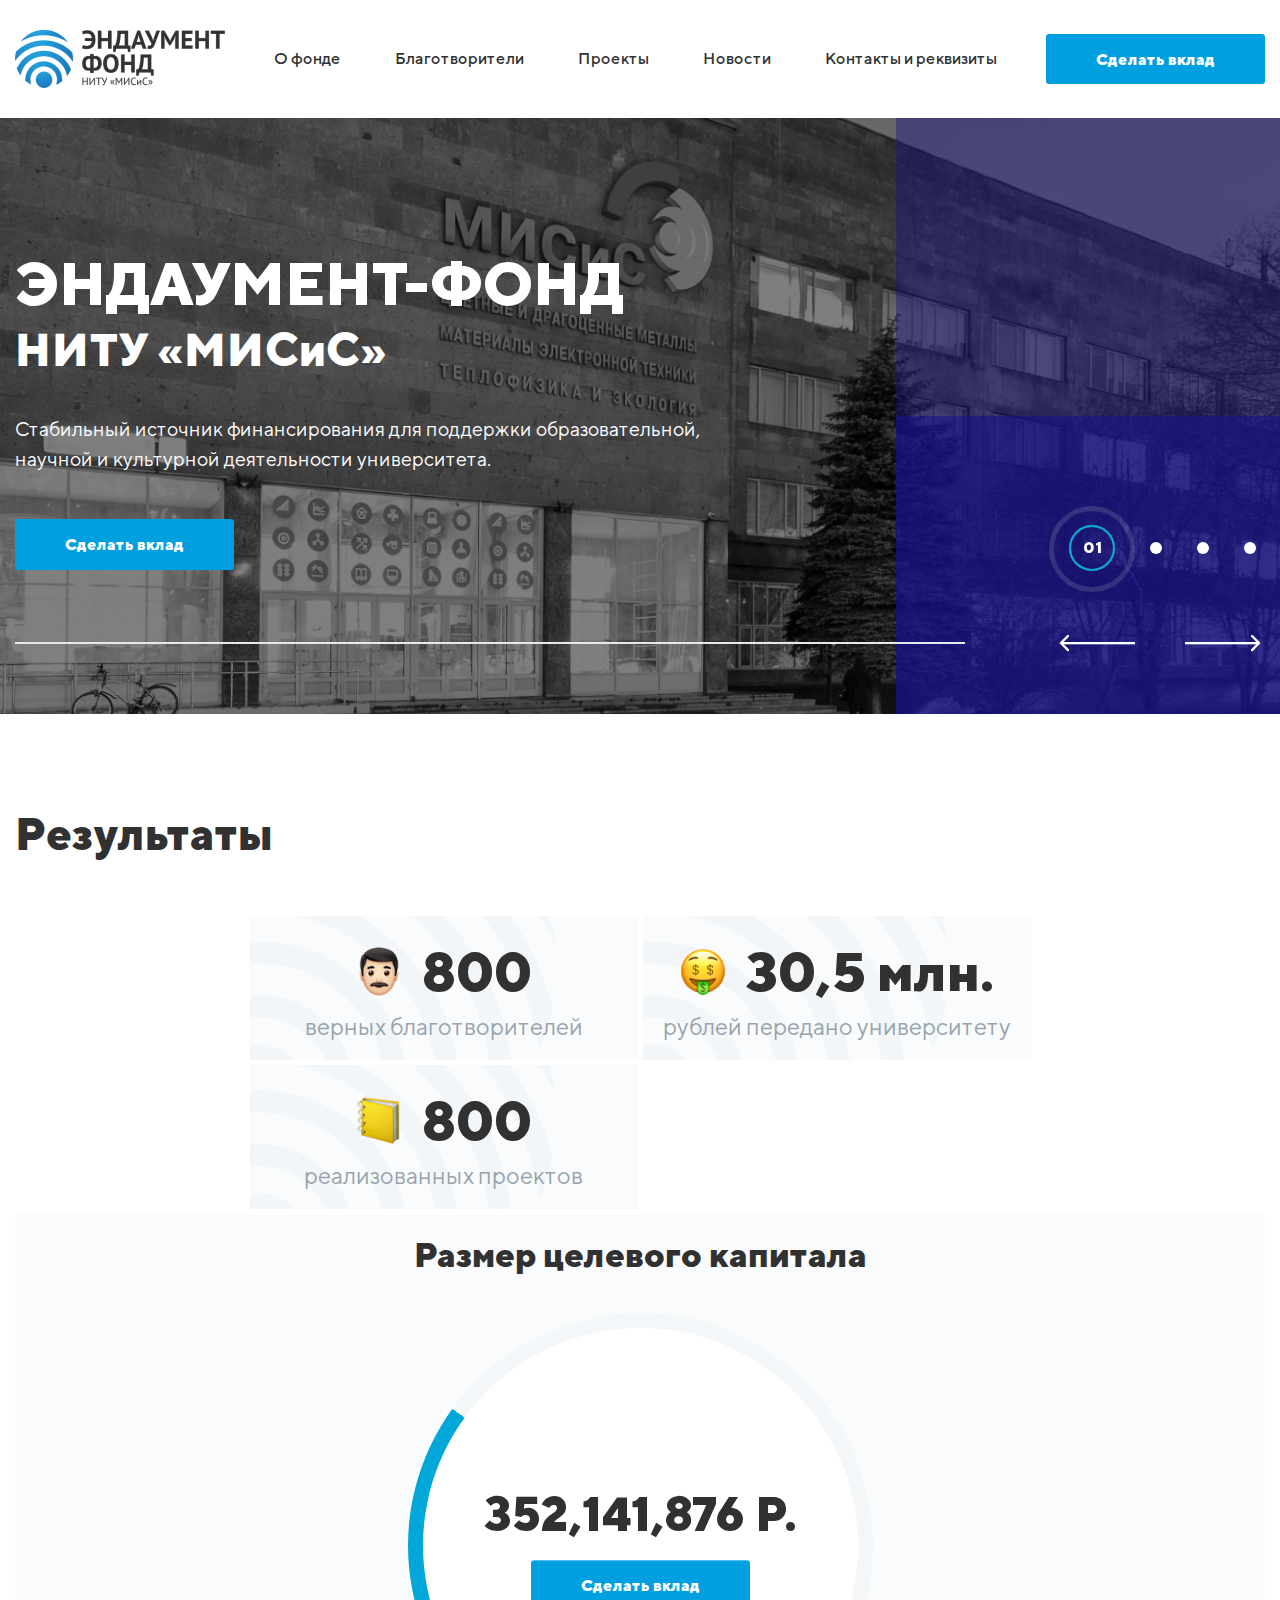
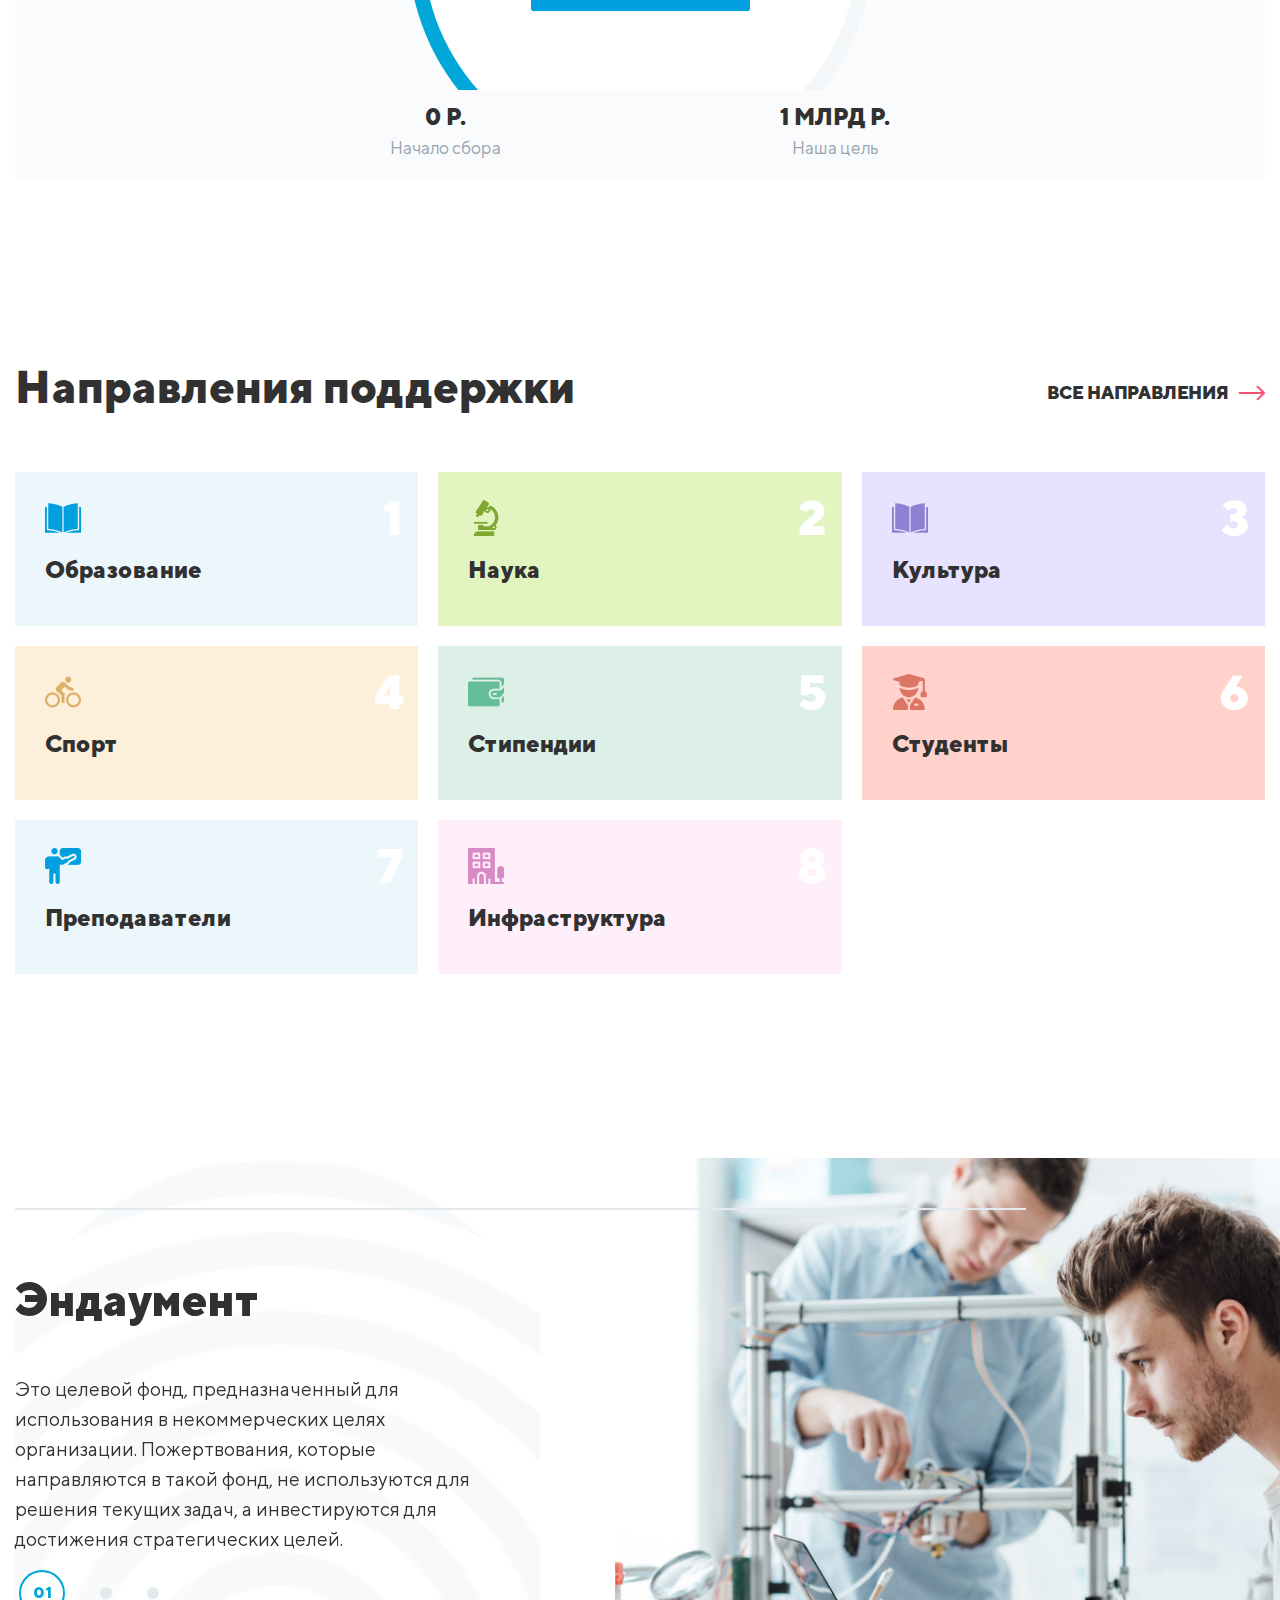
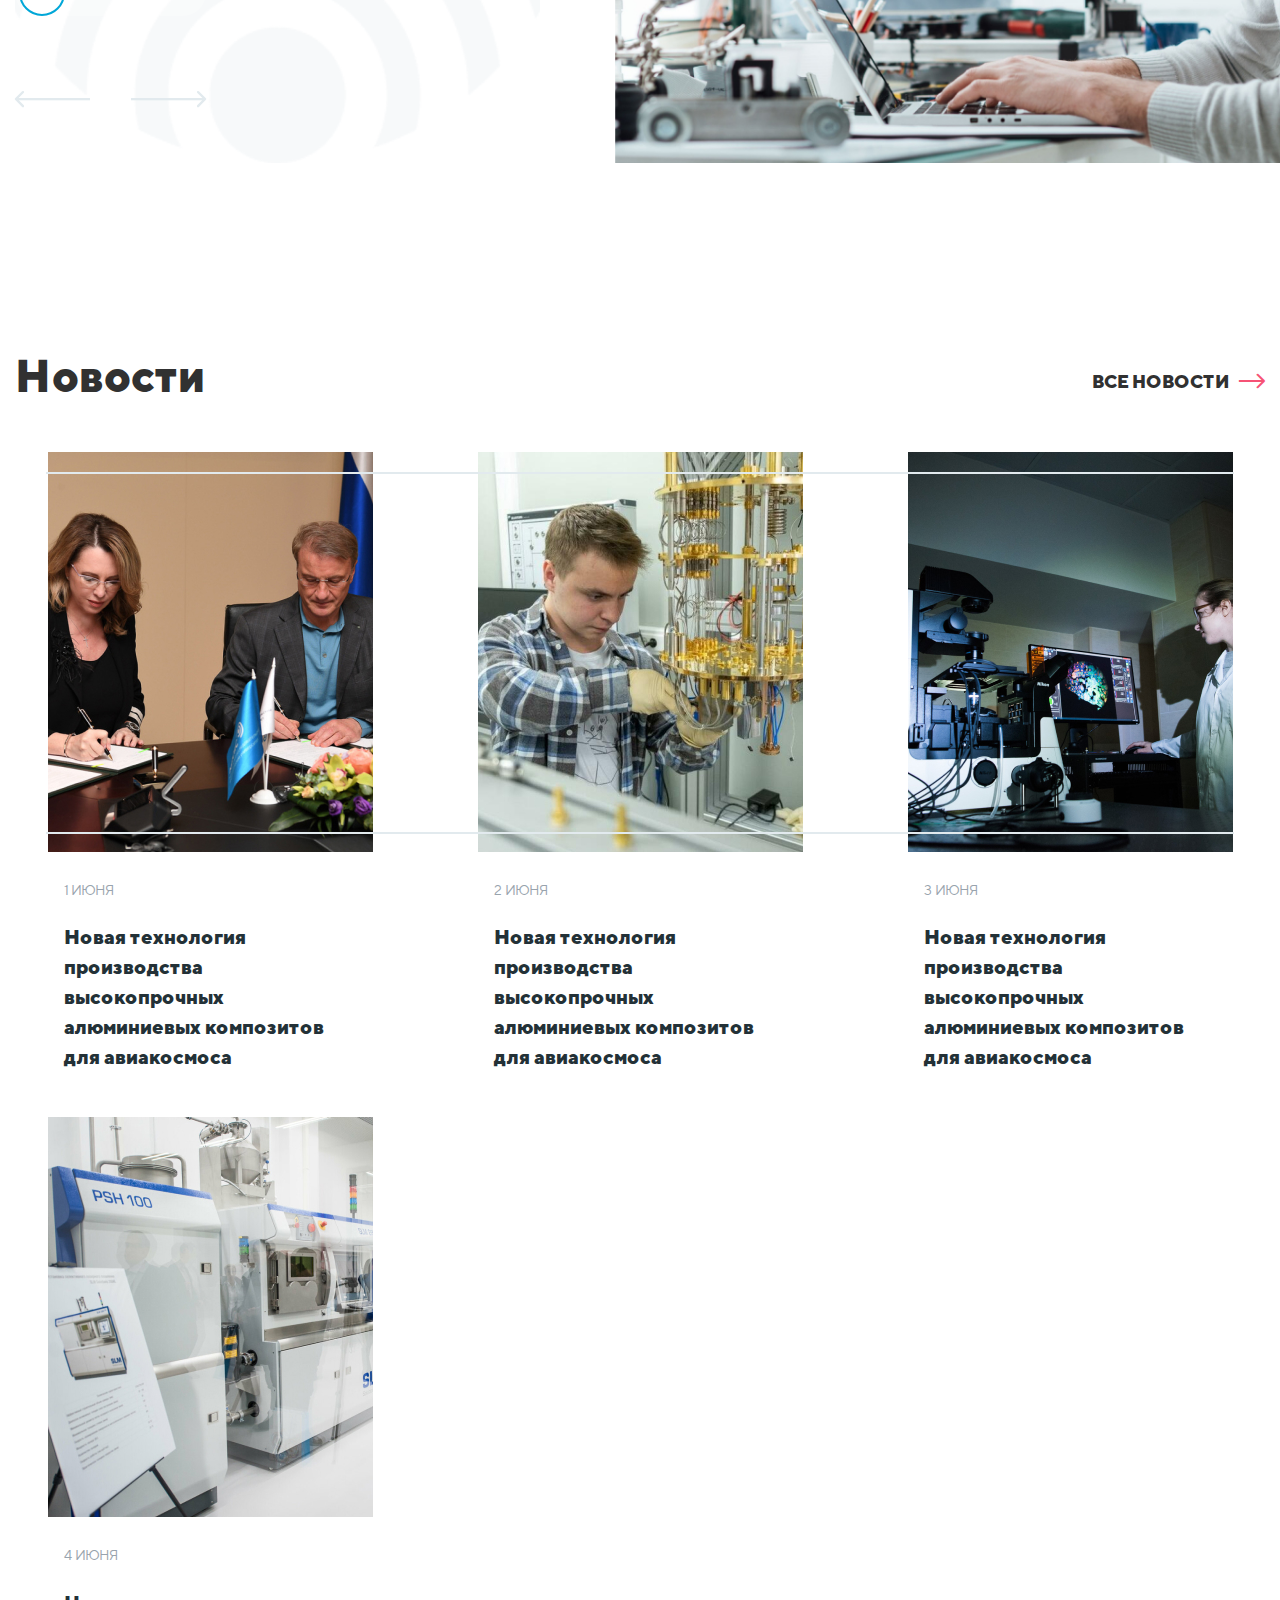
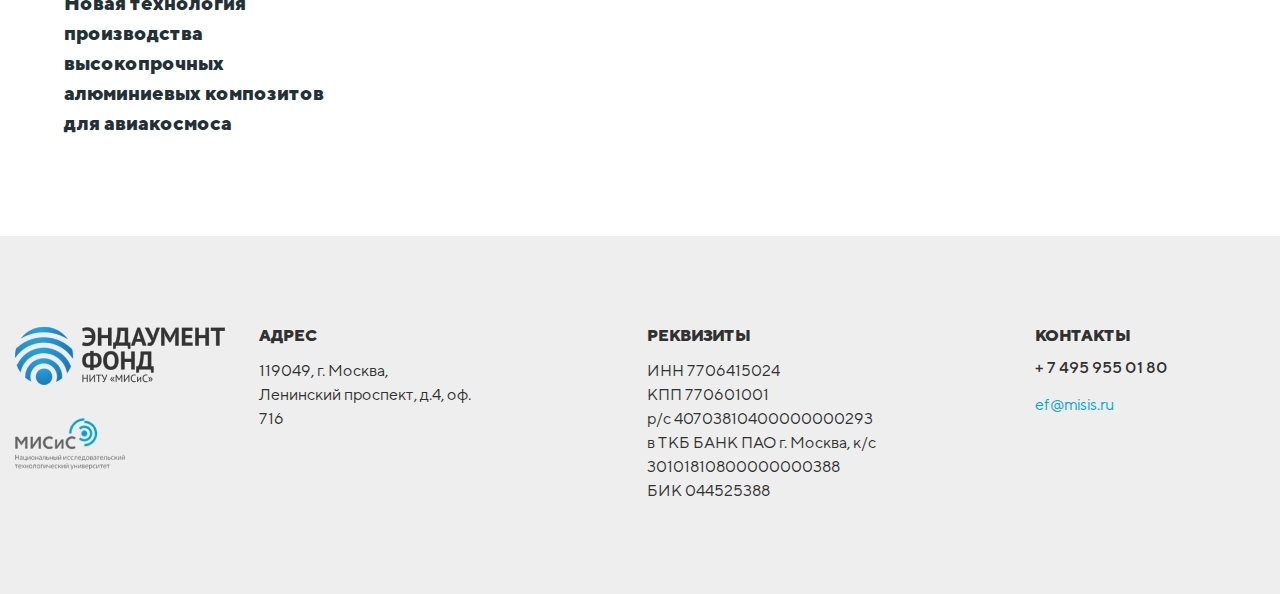
==== commit bd445f5a: "fix: fixed title name" ====
--- a/index.html
+++ b/index.html
@@ -5,7 +5,7 @@
    <meta name="viewport" content="width=device-width, initial-scale=1.0">
    <link rel="stylesheet" href="scss/swiper(vanilla).css">
    <link rel="stylesheet" href="scss/base.css">
-   <title>Главная страница сайта для чего-то</title>
+   <title>Главная страница сайта</title>
 </head>
 <body>
    <div class="wrapper">
